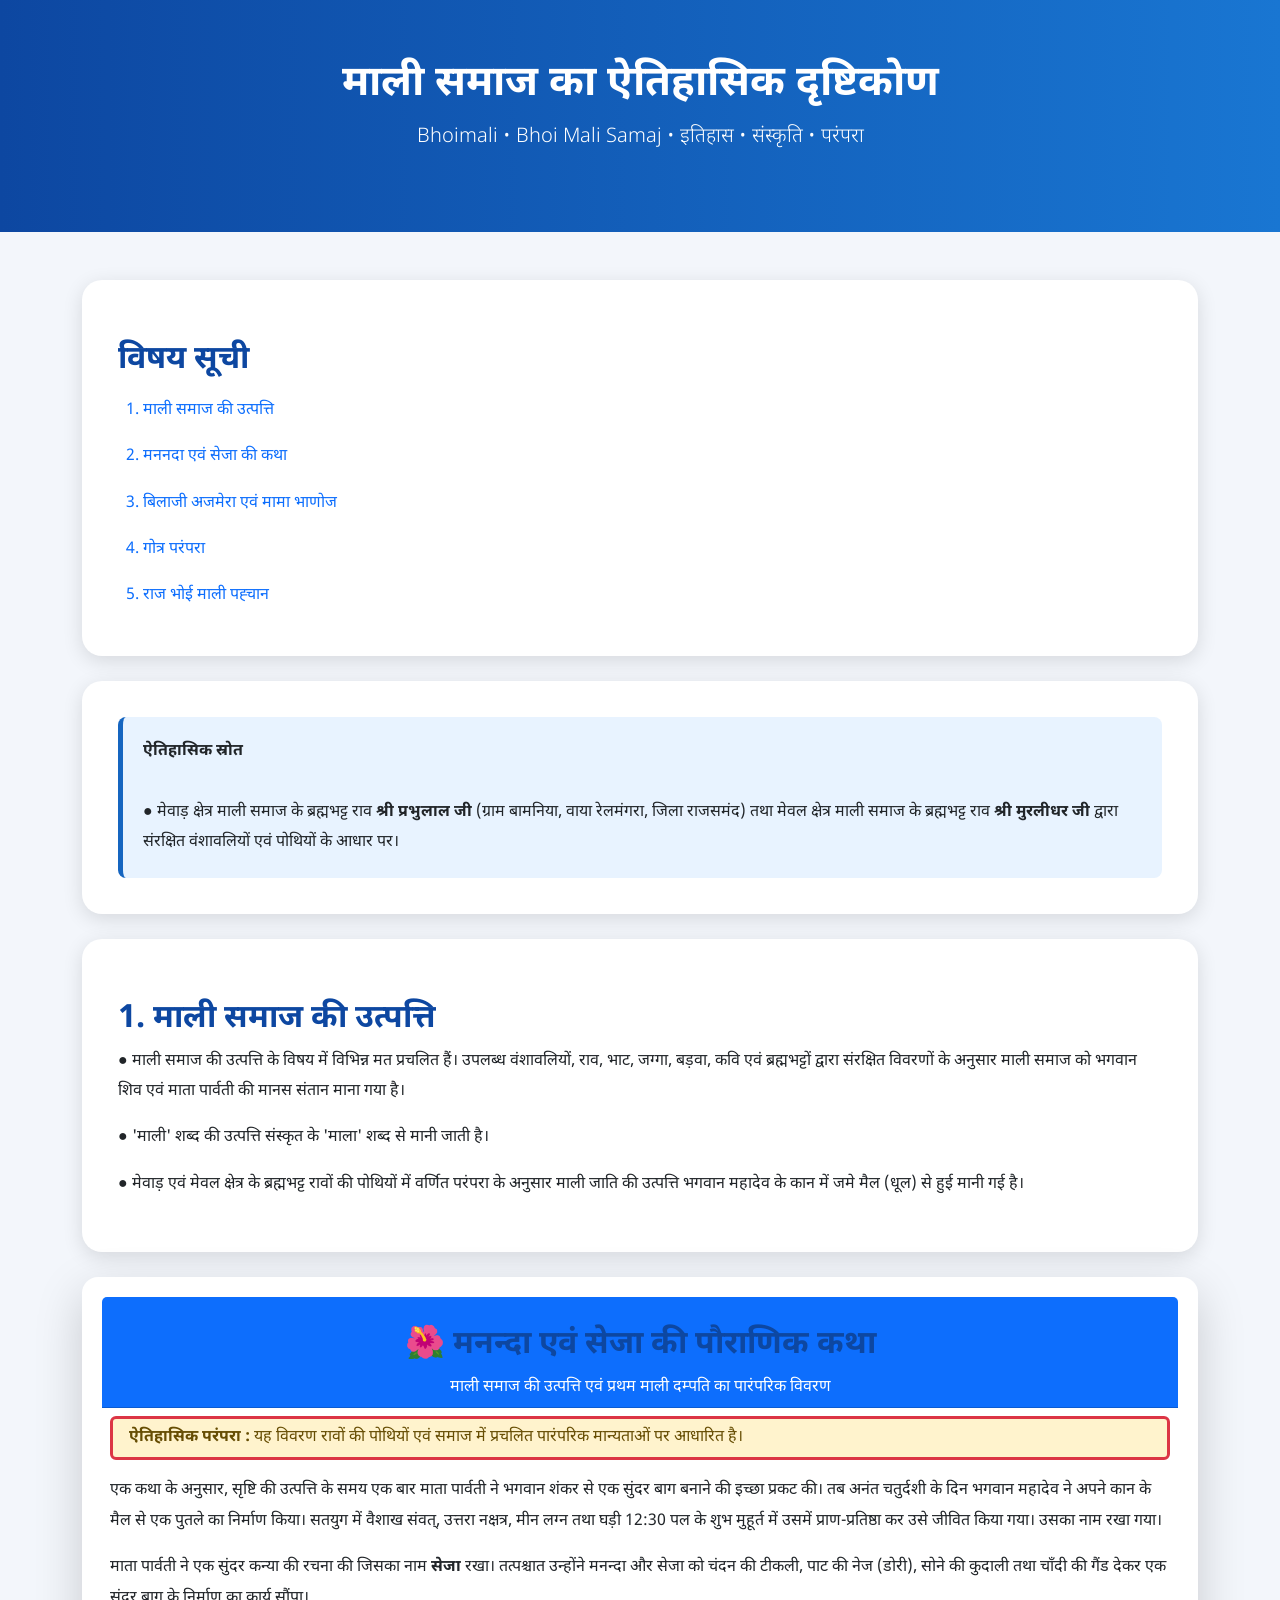
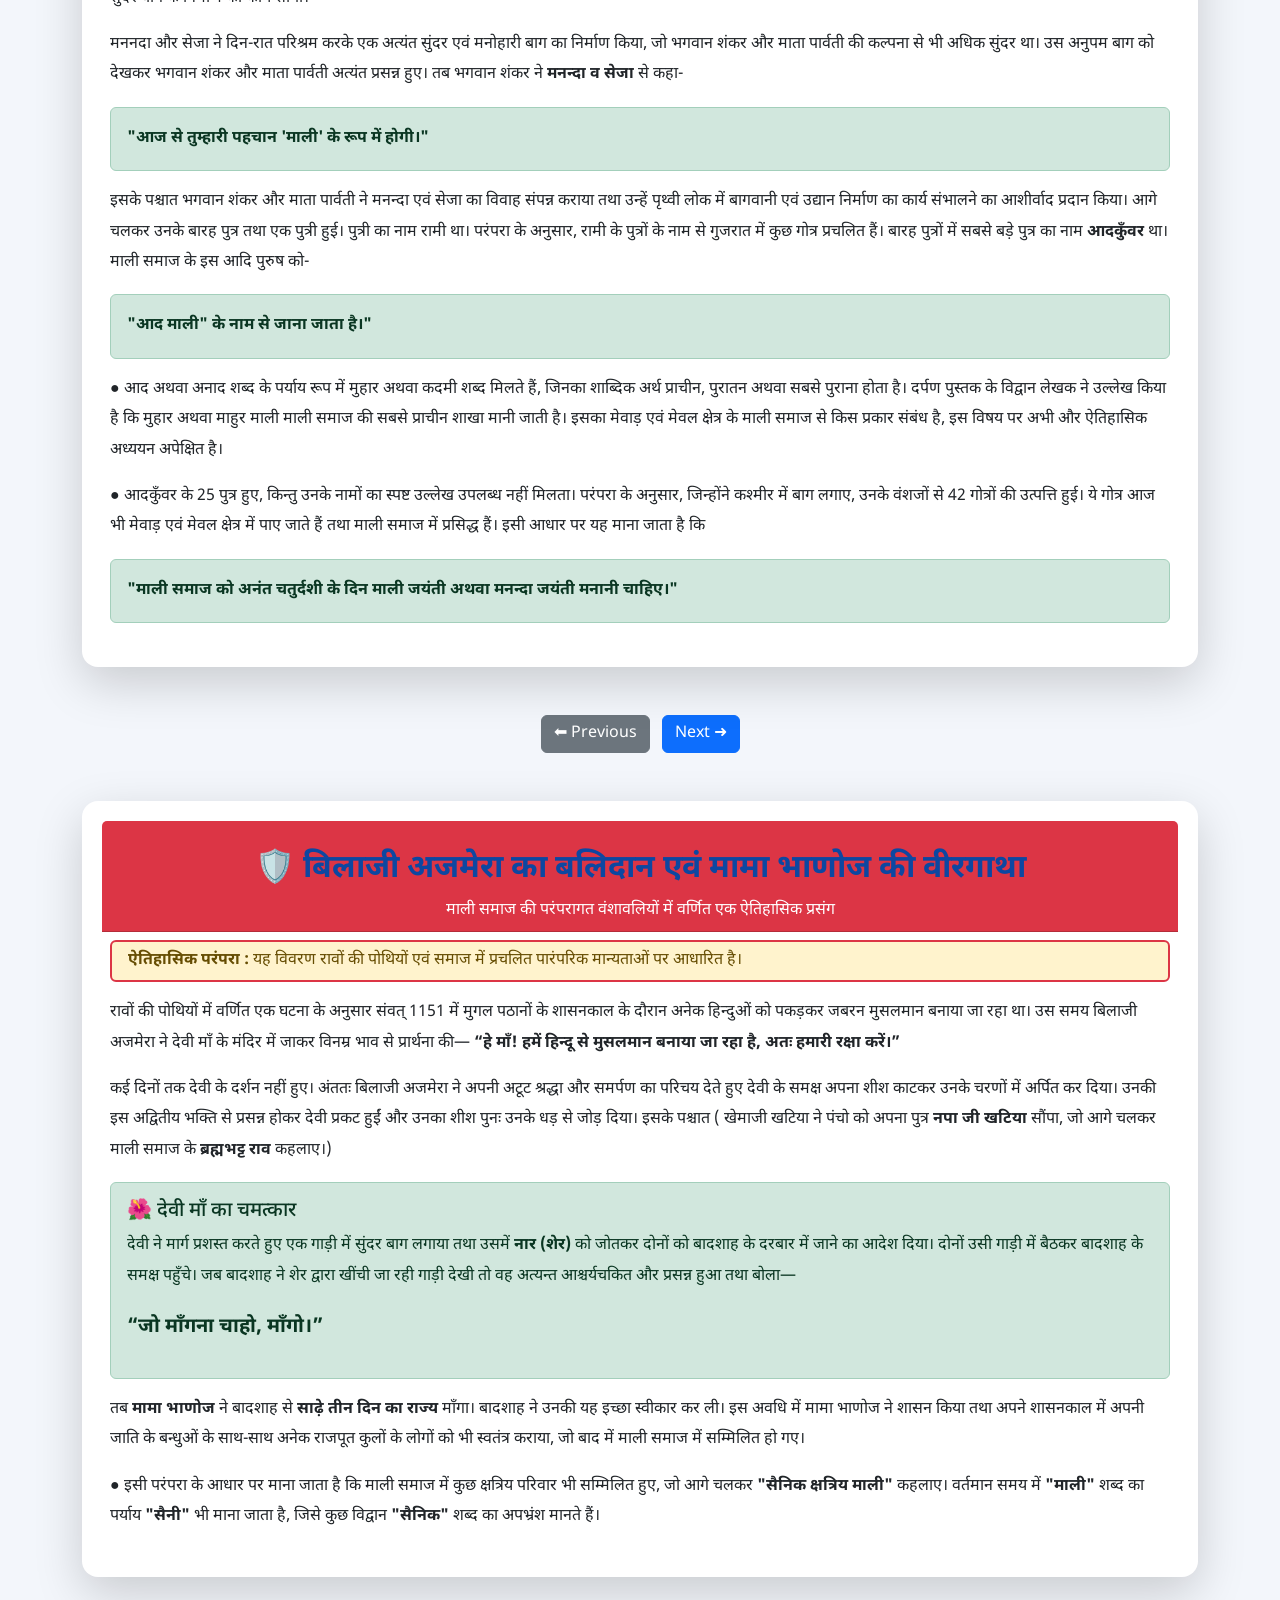
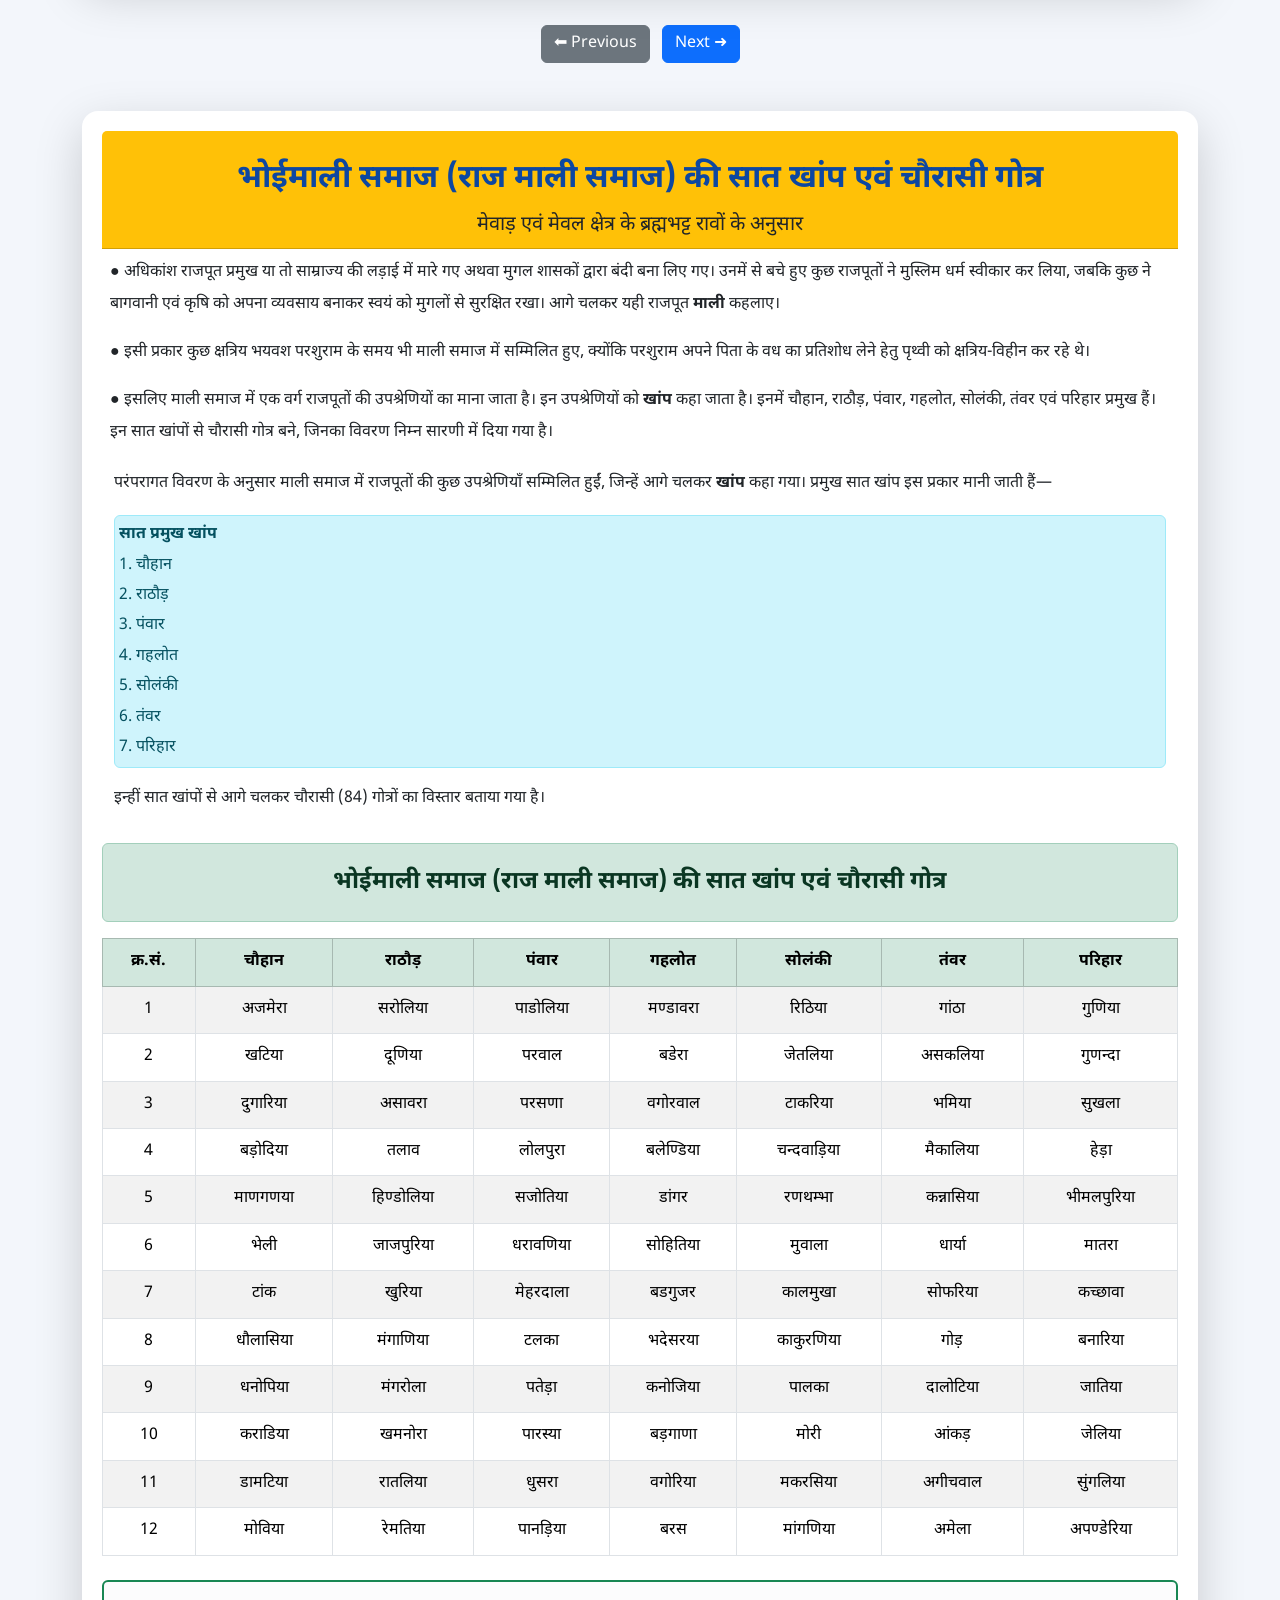
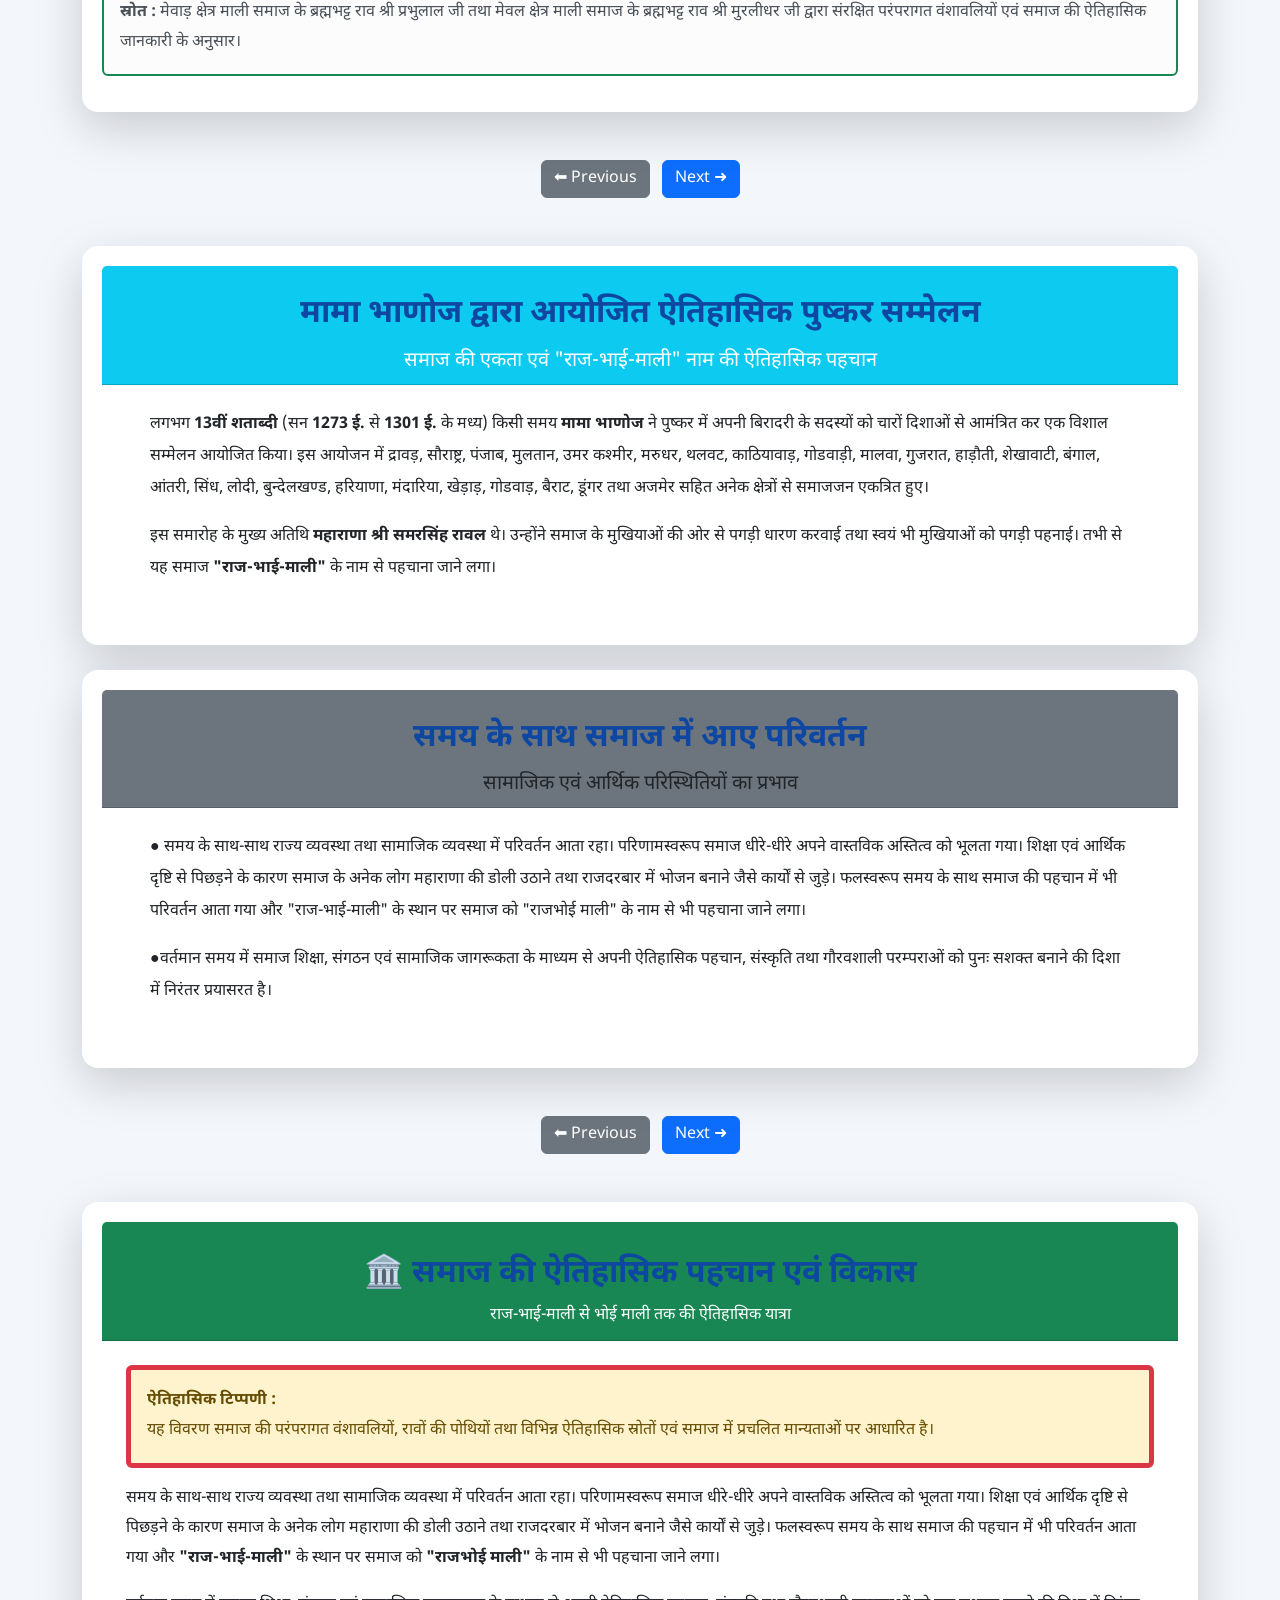
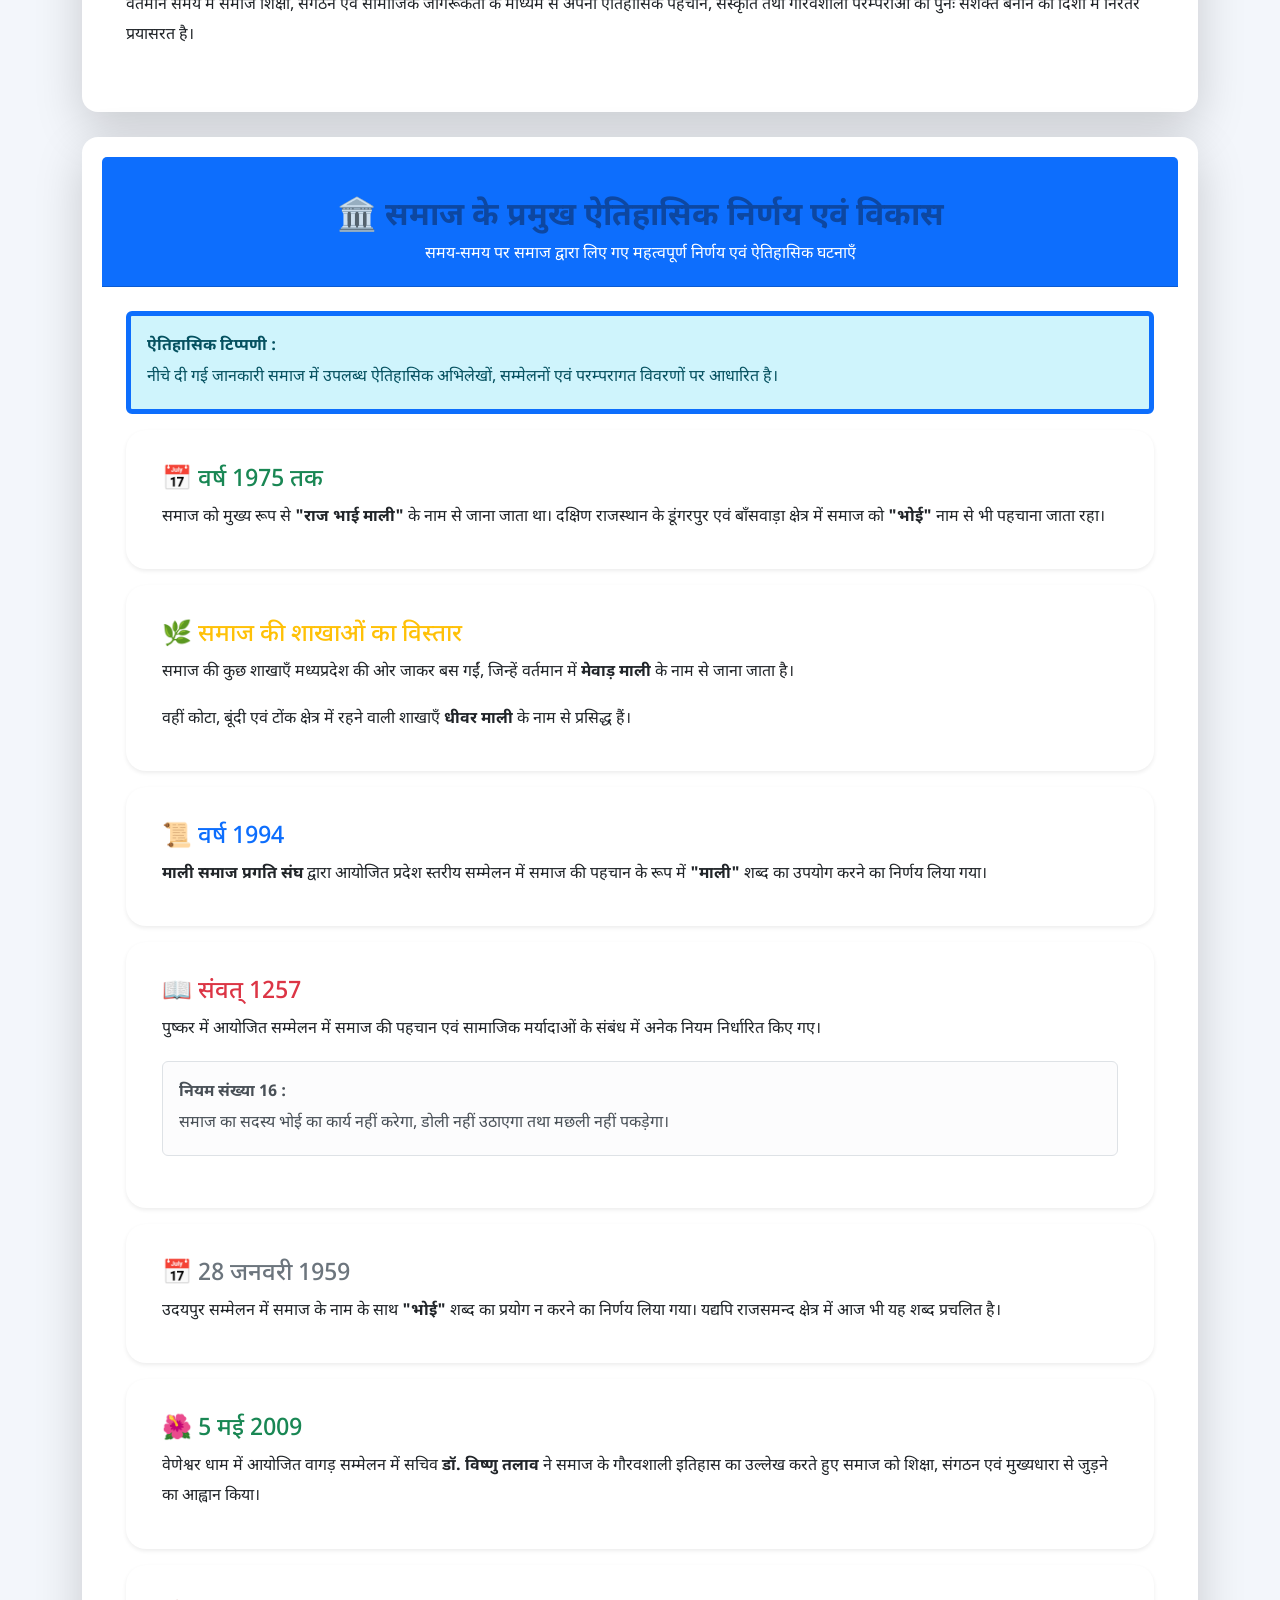
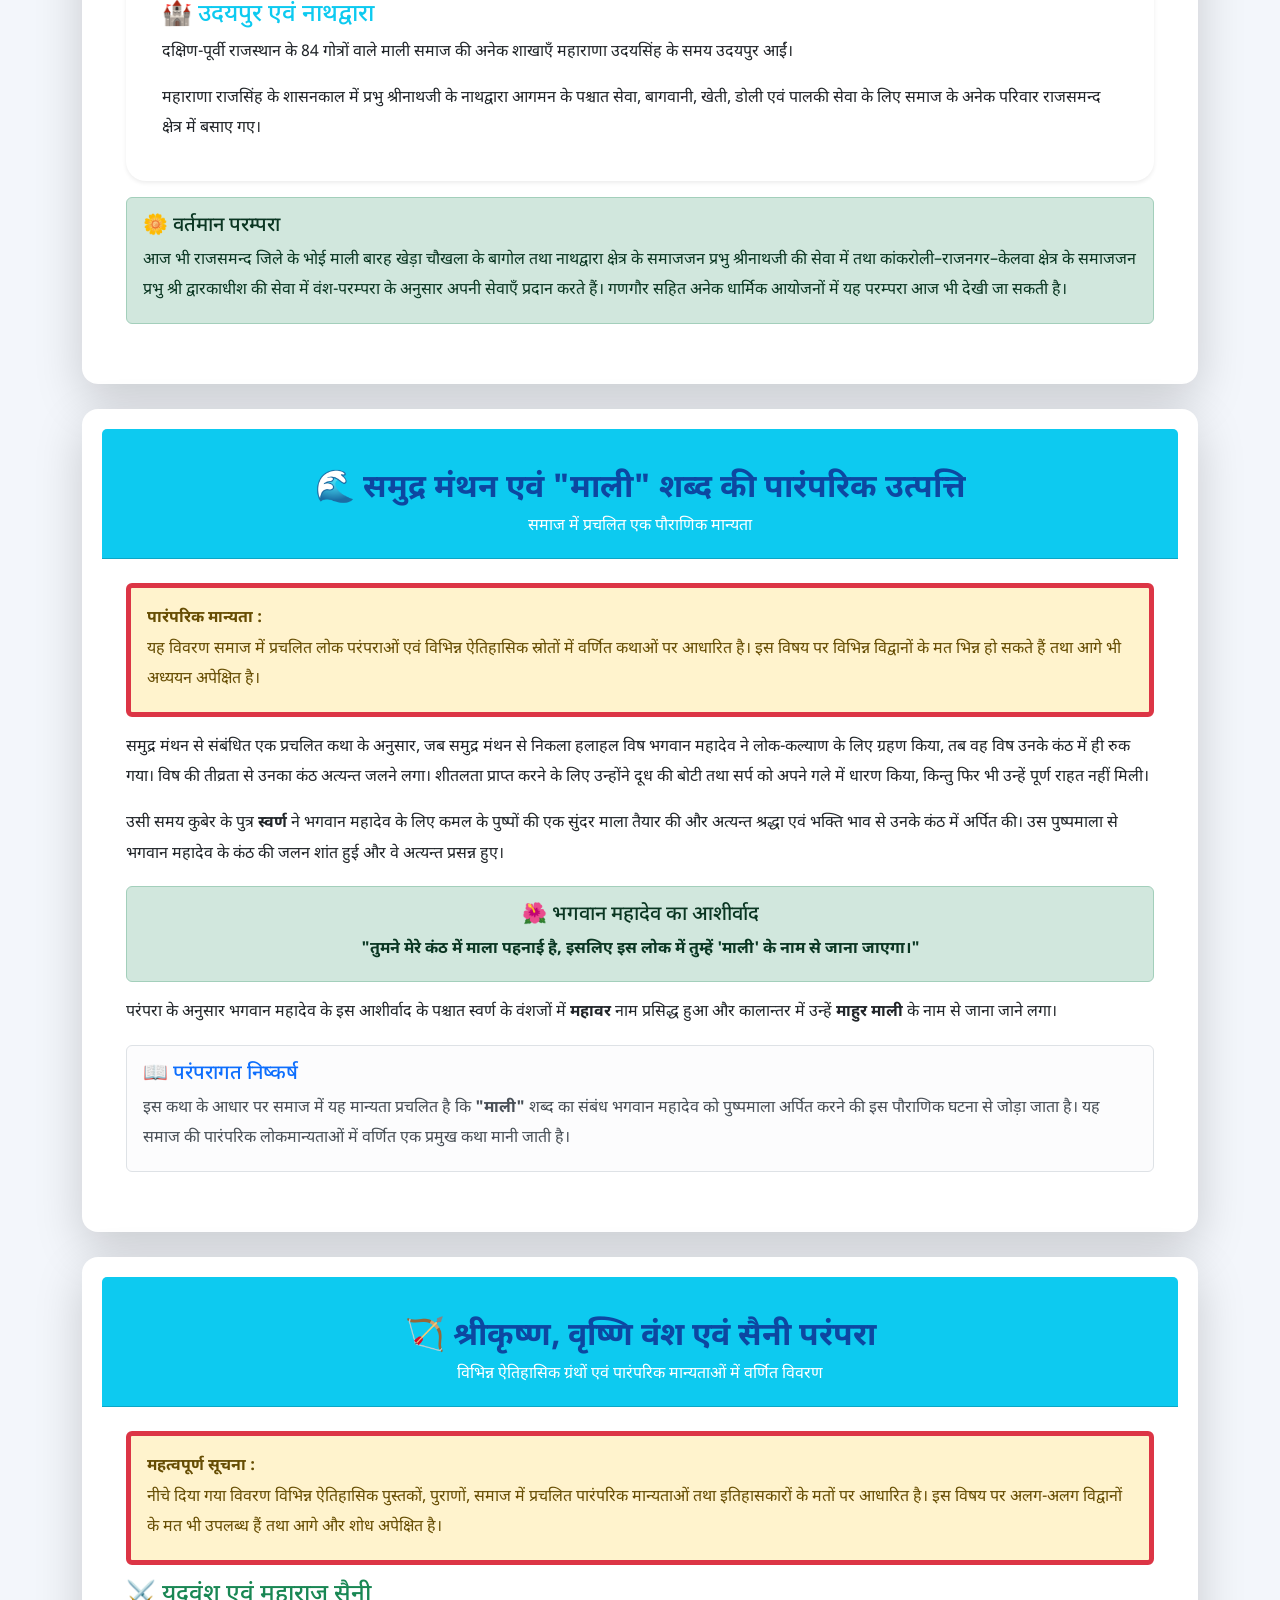
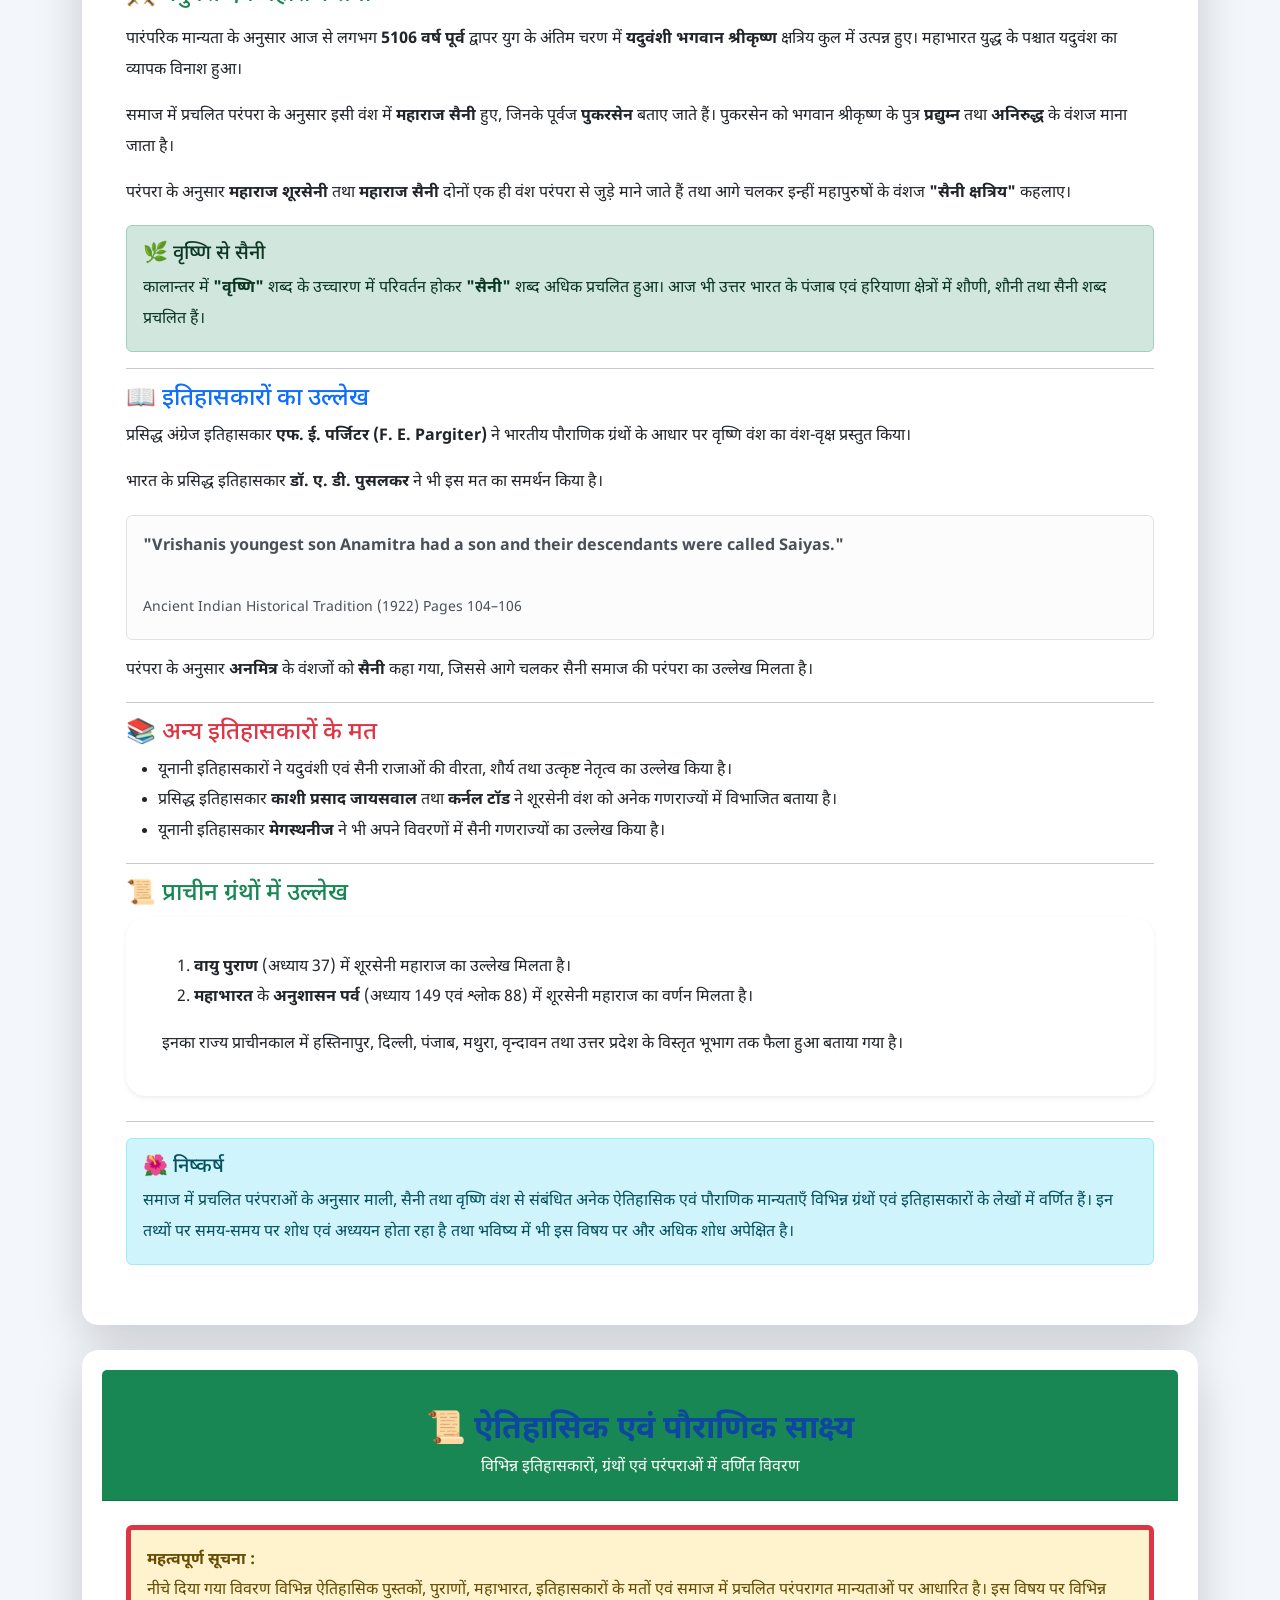
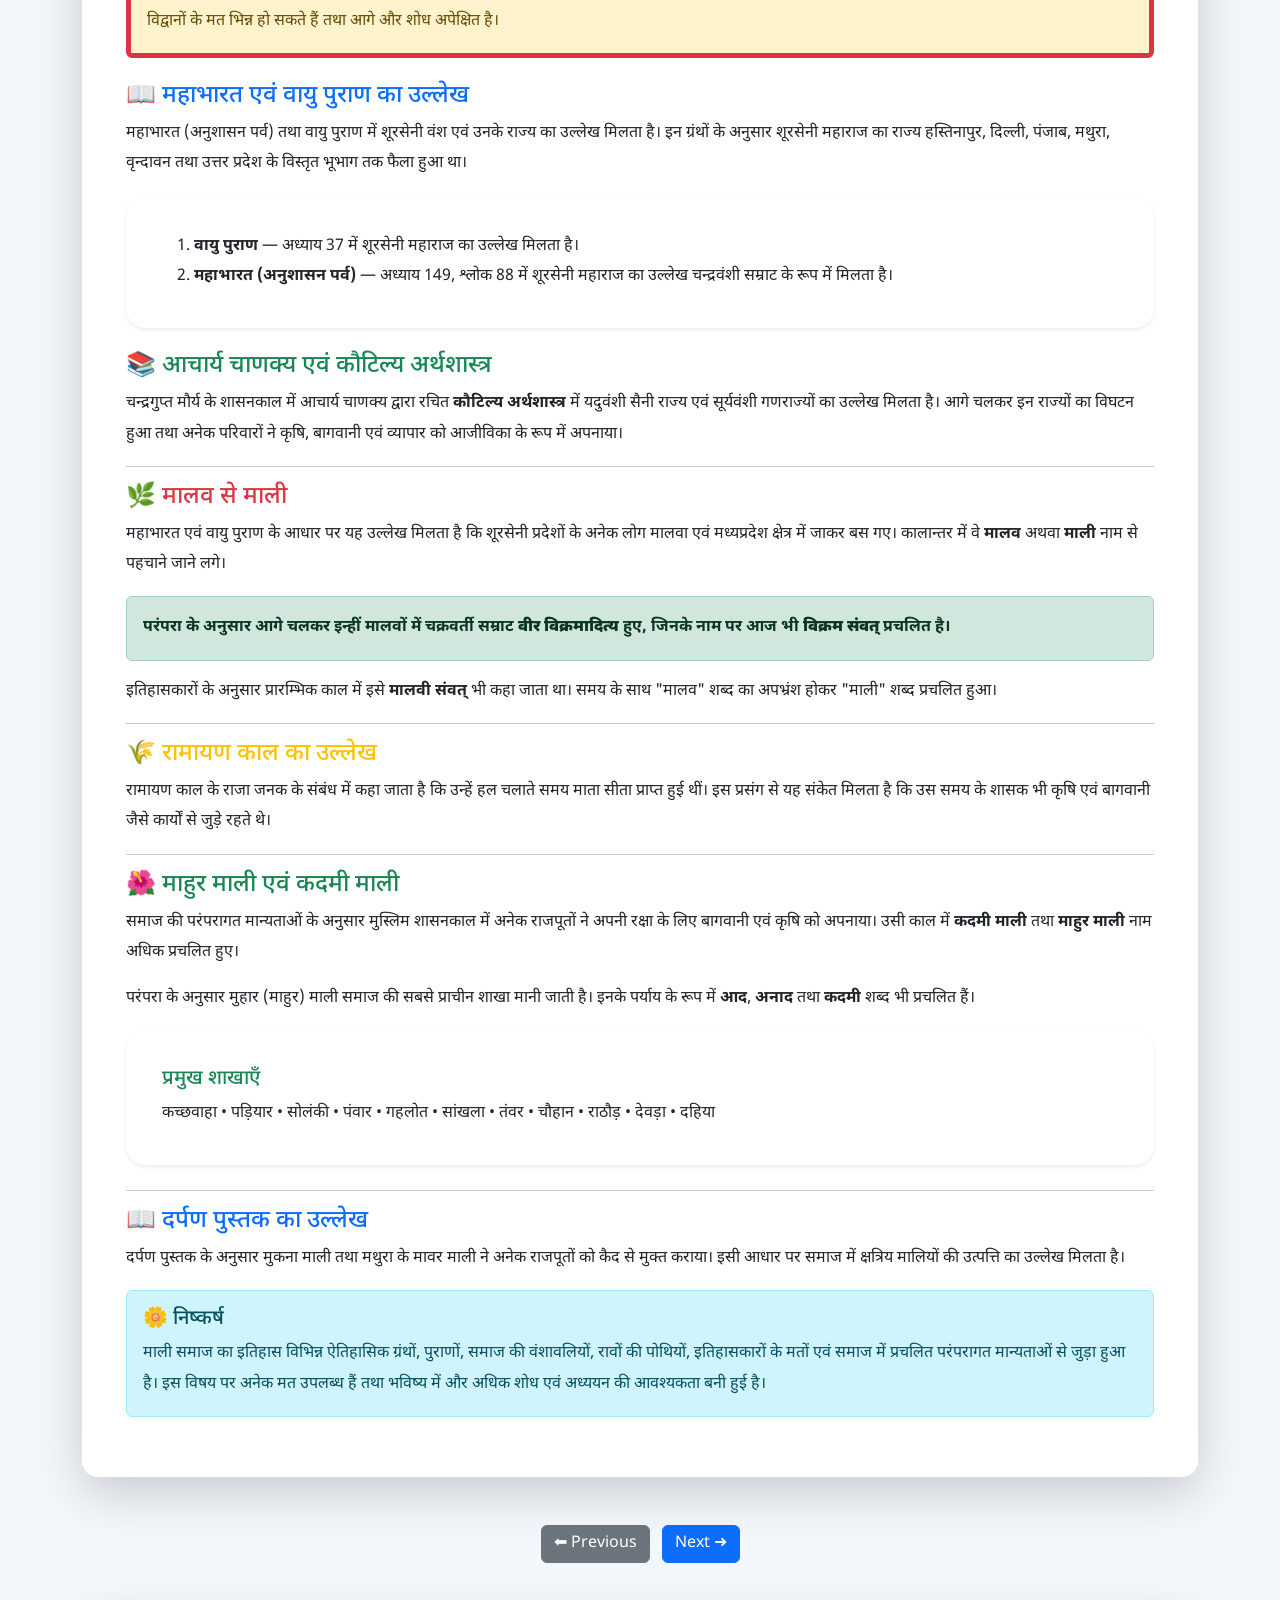
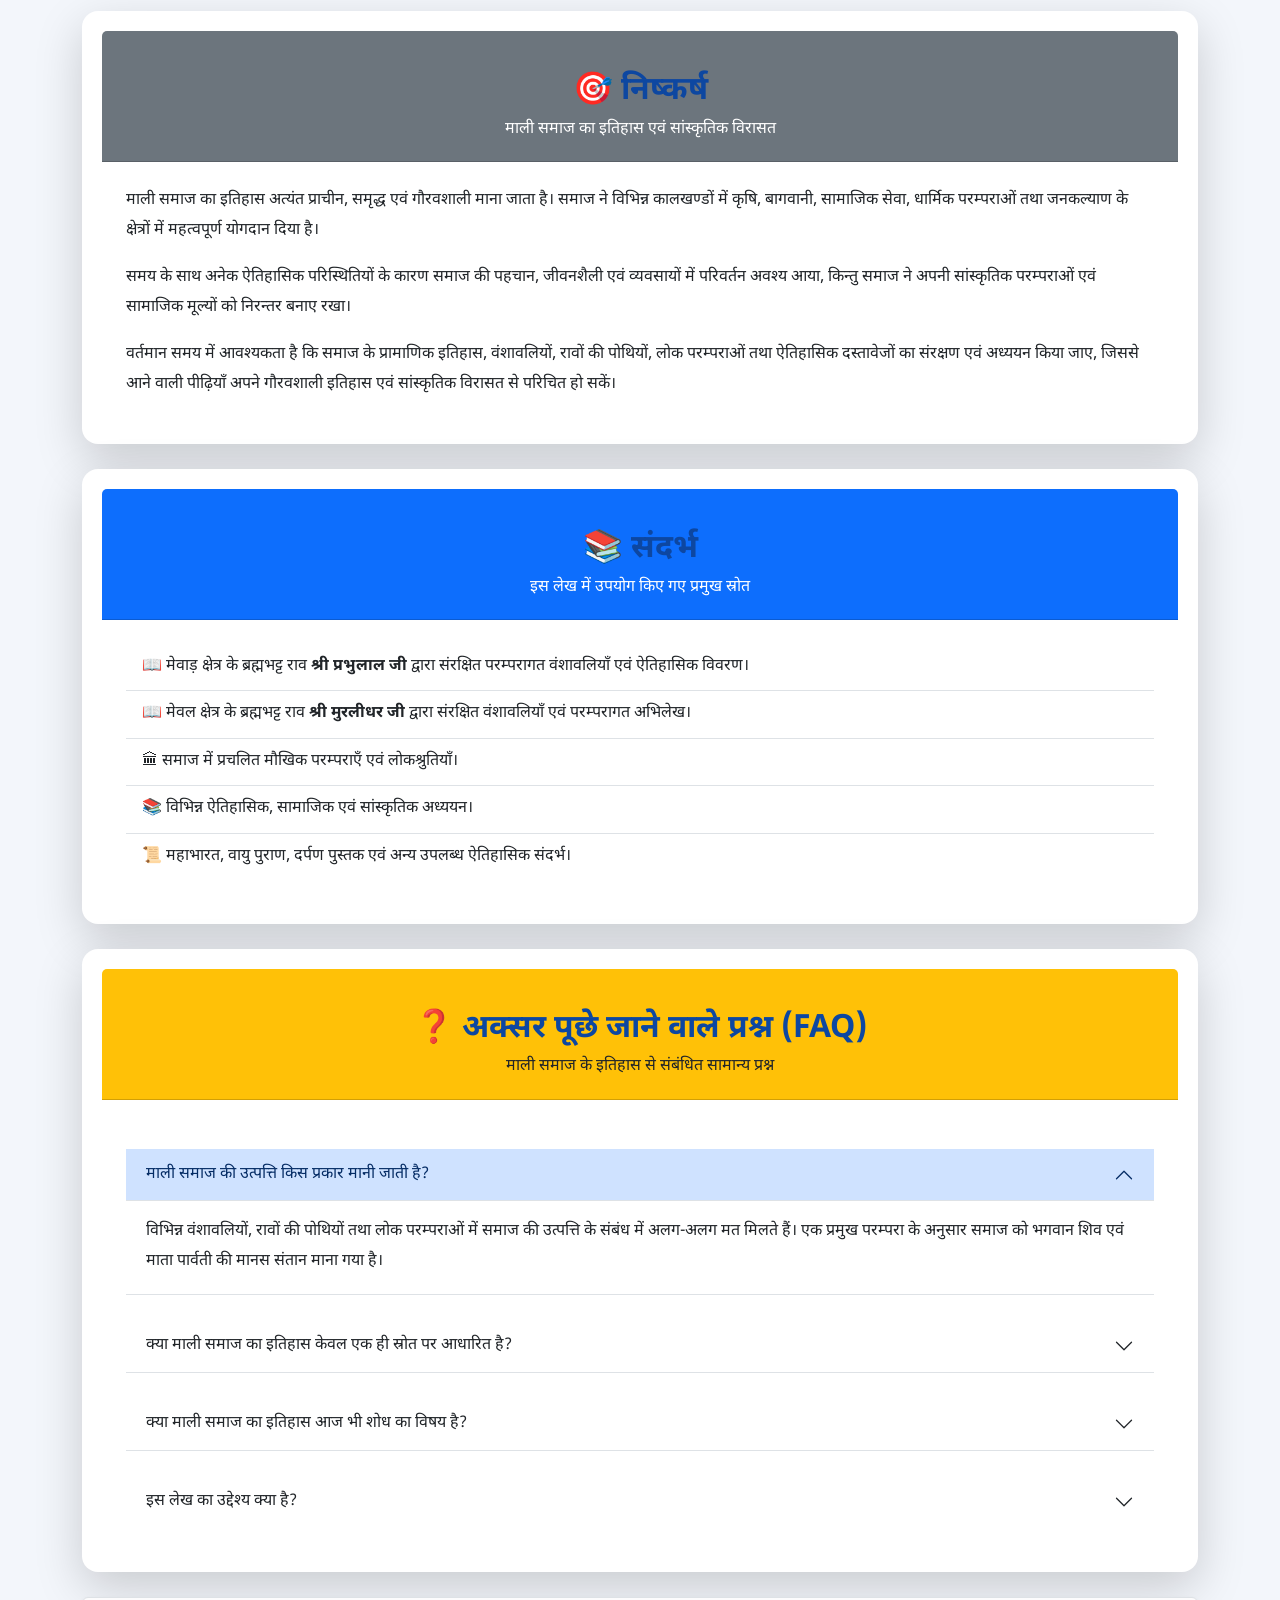
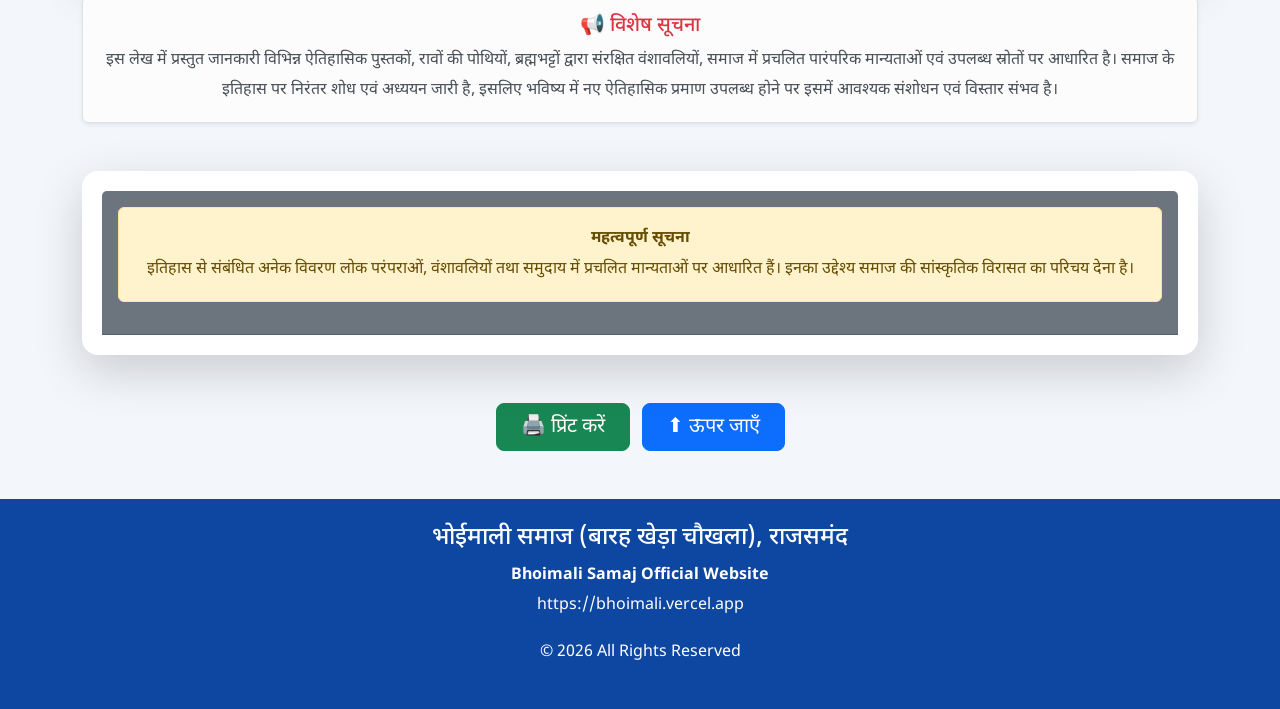
==== bhoimali-etihas.html @ 2b2d43ec "Update bhoimali-etihas.html" ====
<!DOCTYPE html>
<html lang="hi">

<head>

    <meta charset="UTF-8">
    <meta name="viewport" content="width=device-width, initial-scale=1">

    <title>माली समाज का ऐतिहासिक दृष्टिकोण | भोईमाली समाज | Bhoi Mali Samaj</title>


    <link rel="icon" type="image/png"
        href="https://res.cloudinary.com/uvnoet8d/image/upload/v1784659475/LogoChatGPtBlue.png">

    <meta name="description"
        content="माली समाज का ऐतिहासिक दृष्टिकोण, माली समाज की उत्पत्ति, मननदा एवं सेजा की कथा, मेवाड़ एवं मेवल क्षेत्र की ऐतिहासिक जानकारी।">

    <meta name="keywords"
        content="Bhoimali,Bhoi Mali,Bhoi Mali Samaj,भोईमाली,भोई माली समाज,माली समाज का इतिहास,राजमाली,RajMali,Mali Samaj">

    <meta name="robots" content="index,follow">

    <link rel="canonical" href="https://bhoimali.vercel.app/bhoimali-etihas.html">

    <meta property="og:title" content="माली समाज का ऐतिहासिक दृष्टिकोण">

    <meta property="og:description" content="भोईमाली समाज का इतिहास एवं उत्पत्ति">

    <meta property="og:type" content="article">

    <meta property="og:url" content="https://bhoimali.vercel.app/bhoimali-etihas.html">

    <meta name="author" content="Bhoimali Samaj Rajsamand">
    <meta name="theme-color" content="#0d47a1">

    <meta property="og:image"
        content="https://res.cloudinary.com/uvnoet8d/image/upload/v1784659475/LogoChatGPtBlue.png">



    <link href="https://cdn.jsdelivr.net/npm/bootstrap@5.3.3/dist/css/bootstrap.min.css" rel="stylesheet">

    <link rel="preconnect" href="https://fonts.googleapis.com">
    <link rel="preconnect" href="https://fonts.gstatic.com" crossorigin>

    <link href="https://fonts.googleapis.com/css2?family=Noto+Sans+Devanagari:wght@400;500;600;700&display=swap"
        rel="stylesheet">



    <style>
        body {
            background: #f3f6fb;
            font-family: 'Noto Sans Devanagari', sans-serif;
            line-height: 1.9;
        }

        .hero {
            background: linear-gradient(90deg, #0d47a1, #1976d2);
            color: white;
            padding: 60px 20px;
            text-align: center;
        }

        .hero h1 {
            font-size: 42px;
            font-weight: bold;
        }

        .card {
            border: none;
            padding: 20px;
            border-radius: 20px;
            box-shadow: 0 5px 20px rgba(0, 0, 0, .12);
            margin-bottom: 25px;
        }

        h2 {
            color: #0d47a1;
            margin-top: 25px;
            font-weight: bold;
        }

        .toc a {
            display: block;
            padding: 8px;
            text-decoration: none;
        }

        .info {
            background: #e8f3ff;
            padding: 20px;
            border-left: 5px solid #1565c0;
            border-radius: 8px;
        }

        footer {
            background: #0d47a1;
            color: #fff;
            padding: 25px;
            margin-top: 50px;
            text-align: center;
        }
    </style>




    <script type="application/ld+json">
{
 "@context":"https://schema.org",
 "@type":"Article",
 "headline":"माली समाज का ऐतिहासिक दृष्टिकोण",
 "author":{
   "@type":"Organization",
   "name":"भोईमाली समाज"
 },
 "publisher":{
   "@type":"Organization",
   "name":"भोईमाली समाज"
 },
 "url":"https://bhoimali.vercel.app/bhoimali-etihas.html",
 "inLanguage":"hi-IN"
}
</script>


</head>



<body id="top">
    <section class="hero">
        <h1>माली समाज का ऐतिहासिक दृष्टिकोण</h1>
        <p class="lead">
            Bhoimali • Bhoi Mali Samaj • इतिहास • संस्कृति • परंपरा
        </p>
    </section>
    <div class="container mt-5">
        <div class="card">
            <div class="card-body">

                <h2>विषय सूची</h2>

                <div class="toc">

                    <a href="#utpatti">1. माली समाज की उत्पत्ति</a>

                    <a href="#mannanda">2. मननदा एवं सेजा की कथा</a>

                    <a href="#bilaji">3. बिलाजी अजमेरा एवं मामा भाणोज</a>

                    <a href="#gotra">4. गोत्र परंपरा</a>

                    <a href="#rajmali">5. राज भोई माली पह्चान </a>

                </div>

            </div>

        </div>

        <div class="card">

            <div class="card-body">

                <div class="info">

                    <b>ऐतिहासिक स्रोत</b>

                    <br><br>

                    ● मेवाड़ क्षेत्र माली समाज के ब्रह्मभट्ट राव
                    <b>श्री प्रभुलाल जी</b>
                    (ग्राम बामनिया, वाया रेलमंगरा, जिला राजसमंद)

                    तथा

                    मेवल क्षेत्र माली समाज के ब्रह्मभट्ट राव
                    <b>श्री मुरलीधर जी</b>

                    द्वारा संरक्षित वंशावलियों एवं पोथियों के आधार पर।

                </div>

            </div>

        </div>

        <div class="card" id="utpatti">

            <div class="card-body">

                <h2>1. माली समाज की उत्पत्ति</h2>

                <p>

                    ● माली समाज की उत्पत्ति के विषय में विभिन्न मत प्रचलित हैं। उपलब्ध वंशावलियों, राव, भाट, जग्गा,
                    बड़वा,
                    कवि एवं ब्रह्मभट्टों द्वारा संरक्षित विवरणों के अनुसार माली समाज को भगवान शिव एवं माता पार्वती की
                    मानस संतान
                    माना गया
                    है।

                </p>

                <p>

                    ● 'माली' शब्द की उत्पत्ति संस्कृत के 'माला' शब्द से मानी जाती है।

                </p>

                <p>

                    ● मेवाड़ एवं मेवल क्षेत्र के ब्रह्मभट्ट रावों की पोथियों में वर्णित परंपरा के अनुसार माली जाति की
                    उत्पत्ति भगवान महादेव के कान में जमे मैल (धूल) से हुई मानी गई है।

                </p>

            </div>

        </div>


        <!-- <div class="card" id="mannanda"> -->

        <div class="card shadow-lg border-0 rounded-4 mt-2" id="mannanda">

            <div class="card-header bg-primary text-white text-center py-1">

                <h2 class="mb-2">
                    🌺 मनन्दा एवं सेजा की पौराणिक कथा
                </h2>

                <p class="mb-0">
                    माली समाज की उत्पत्ति एवं प्रथम माली दम्पति का पारंपरिक विवरण
                </p>

            </div>

            <div class="card-body p-2">

                <div class="alert alert-warning border-start border-3 border-danger py-1">

                    <strong>ऐतिहासिक परंपरा :</strong>
                    यह विवरण रावों की पोथियों एवं समाज में प्रचलित पारंपरिक मान्यताओं पर आधारित है।

                </div>

                <p>

                    एक कथा के अनुसार, सृष्टि की उत्पत्ति के समय एक बार माता पार्वती ने भगवान शंकर से एक सुंदर बाग
                    बनाने
                    की इच्छा
                    प्रकट की। तब अनंत चतुर्दशी के दिन भगवान महादेव ने अपने कान के मैल से एक पुतले का निर्माण किया।
                    सतयुग
                    में वैशाख
                    संवत्, उत्तरा नक्षत्र, मीन लग्न तथा घड़ी 12:30 पल के शुभ मुहूर्त में उसमें प्राण-प्रतिष्ठा कर
                    उसे
                    जीवित किया
                    गया। उसका नाम <b></b> रखा गया।
                </p>


                <p>

                    माता पार्वती ने एक सुंदर कन्या की रचना की जिसका नाम <b>सेजा</b> रखा।
                    तत्पश्चात उन्होंने मनन्दा और सेजा को चंदन की टीकली, पाट की नेज (डोरी), सोने की कुदाली तथा चाँदी
                    की गैंड देकर एक सुंदर बाग के निर्माण का कार्य सौंपा।

                </p>

                <p>
                    मननदा और सेजा ने दिन-रात परिश्रम करके एक अत्यंत सुंदर एवं मनोहारी बाग का निर्माण किया, जो भगवान
                    शंकर
                    और
                    माता पार्वती की कल्पना से भी अधिक सुंदर था। उस अनुपम बाग को देखकर भगवान शंकर और माता पार्वती
                    अत्यंत
                    प्रसन्न
                    हुए। तब भगवान शंकर ने <b>मनन्दा व सेजा </b> से कहा-

                </p>

                <div class="alert alert-success">
                    <b>
                        "आज से तुम्हारी पहचान 'माली' के रूप में होगी।"
                    </b>
                </div>



                <p>
                    इसके पश्चात भगवान शंकर और माता पार्वती ने मनन्दा एवं सेजा का विवाह संपन्न कराया तथा उन्हें
                    पृथ्वी
                    लोक
                    में बागवानी एवं उद्यान निर्माण
                    का कार्य संभालने का आशीर्वाद प्रदान किया। आगे चलकर उनके बारह पुत्र तथा एक पुत्री हुई। पुत्री का
                    नाम
                    रामी था। परंपरा के अनुसार, रामी के पुत्रों
                    के नाम से गुजरात में कुछ गोत्र प्रचलित हैं। बारह पुत्रों में सबसे बड़े पुत्र का नाम <b> आदकुँवर
                    </b>
                    था।
                    माली समाज के इस आदि पुरुष को-
                </p>

                <div class="alert alert-success">
                    <b>
                        "आद माली" के नाम से जाना जाता है।"
                    </b>
                </div>



                <p> ● आद अथवा अनाद शब्द के पर्याय रूप में मुहार अथवा कदमी शब्द मिलते हैं, जिनका शाब्दिक अर्थ
                    प्राचीन,
                    पुरातन अथवा सबसे पुराना होता है। दर्पण पुस्तक के विद्वान लेखक ने उल्लेख किया है कि मुहार अथवा
                    माहुर
                    माली माली
                    समाज की सबसे प्राचीन शाखा मानी जाती है। इसका मेवाड़ एवं मेवल क्षेत्र के माली समाज से किस प्रकार
                    संबंध है, इस विषय
                    पर अभी और ऐतिहासिक अध्ययन अपेक्षित है।
                </p>

                <p>
                    ● आदकुँवर के 25 पुत्र हुए, किन्तु उनके नामों का स्पष्ट उल्लेख उपलब्ध नहीं मिलता। परंपरा के
                    अनुसार,
                    जिन्होंने कश्मीर में बाग लगाए, उनके वंशजों से 42 गोत्रों की उत्पत्ति हुई। ये गोत्र आज भी मेवाड़
                    एवं
                    मेवल
                    क्षेत्र में पाए जाते हैं तथा माली समाज में प्रसिद्ध हैं। इसी आधार पर यह माना जाता है कि



                </p>

                <div class="alert alert-success">
                    <b>
                        "माली समाज को अनंत चतुर्दशी के दिन माली जयंती अथवा मनन्दा जयंती मनानी चाहिए।"
                    </b>
                </div>





            </div>

        </div>



        <div class="text-center mt-5 mb-5">

            <a href="#mannanda" class="btn btn-secondary">
                ⬅ Previous
            </a>

            <a href="#bilaji" class="btn btn-primary ms-2">
                Next ➜
            </a>

        </div>




        <!-- =============================== -->
        <!-- बिलाजी अजमेरा एवं मामा भाणोज -->
        <!-- =============================== -->

        <div class="card shadow-lg border-0 rounded-4 mt-2" id="bilaji">

            <div class="card-header bg-danger text-white text-center py-1">

                <h2 class="mb-2">
                    🛡️ बिलाजी अजमेरा का बलिदान एवं मामा भाणोज की वीरगाथा
                </h2>

                <p class="mb-0">
                    माली समाज की परंपरागत वंशावलियों में वर्णित एक ऐतिहासिक प्रसंग
                </p>

            </div>

            <div class="card-body p-2">

                <div class="alert alert-warning border-start border-2 border-danger py-1">

                    <strong>ऐतिहासिक परंपरा :</strong>
                    यह विवरण रावों की पोथियों एवं समाज में प्रचलित पारंपरिक मान्यताओं पर आधारित है।

                </div>

                <p class="text-justify">

                    रावों की पोथियों में वर्णित एक घटना के अनुसार संवत् 1151 में मुगल पठानों के शासनकाल के दौरान
                    अनेक
                    हिन्दुओं को पकड़कर जबरन मुसलमान बनाया जा रहा था। उस समय बिलाजी अजमेरा ने देवी माँ के मंदिर में
                    जाकर
                    विनम्र भाव से प्रार्थना की— <strong>“हे माँ! हमें हिन्दू से मुसलमान बनाया जा रहा है, अतः हमारी
                        रक्षा
                        करें।”</strong>

                </p>

                <p class="text-justify">

                    कई दिनों तक देवी के दर्शन नहीं हुए। अंततः बिलाजी अजमेरा ने अपनी अटूट श्रद्धा और समर्पण का परिचय
                    देते
                    हुए देवी के समक्ष अपना शीश काटकर उनके चरणों में अर्पित कर दिया। उनकी इस अद्वितीय भक्ति से
                    प्रसन्न
                    होकर देवी प्रकट हुईं और उनका शीश पुनः उनके धड़ से जोड़ दिया। इसके पश्चात ( खेमाजी खटिया ने पंचो
                    को
                    अपना पुत्र <strong>नपा जी खटिया</strong> सौंपा, जो आगे चलकर माली समाज के <strong>ब्रह्मभट्ट
                        राव</strong> कहलाए।)

                </p>

                <div class="alert alert-success">

                    <h5 class="mb-2">
                        🌺 देवी माँ का चमत्कार
                    </h5>

                    देवी ने मार्ग प्रशस्त करते हुए एक गाड़ी में सुंदर बाग लगाया तथा उसमें <strong>नार (शेर)</strong>
                    को
                    जोतकर दोनों को बादशाह के दरबार में जाने का आदेश दिया। दोनों उसी गाड़ी में बैठकर बादशाह के समक्ष
                    पहुँचे। जब बादशाह ने शेर द्वारा खींची जा रही गाड़ी देखी तो वह अत्यन्त आश्चर्यचकित और प्रसन्न हुआ
                    तथा
                    बोला—

                    <blockquote class="blockquote mt-3">

                        <p class="mb-0">

                            <strong>“जो माँगना चाहो, माँगो।”</strong>

                        </p>

                    </blockquote>

                </div>

                <p class="text-justify">

                    तब <strong>मामा भाणोज</strong> ने बादशाह से <strong>साढ़े तीन दिन का राज्य</strong> माँगा।
                    बादशाह ने
                    उनकी यह इच्छा स्वीकार कर ली। इस अवधि में मामा भाणोज ने शासन किया तथा अपने शासनकाल में अपनी जाति
                    के
                    बन्धुओं के साथ-साथ अनेक राजपूत कुलों के लोगों को भी स्वतंत्र कराया, जो बाद में माली समाज में
                    सम्मिलित हो गए।

                </p>

                <p class="text-justify">

                    ● इसी परंपरा के आधार पर माना जाता है कि माली समाज में कुछ क्षत्रिय परिवार भी सम्मिलित हुए, जो आगे
                    चलकर
                    <strong>"सैनिक क्षत्रिय माली"</strong> कहलाए। वर्तमान समय में <strong>"माली"</strong> शब्द का
                    पर्याय
                    <strong>"सैनी"</strong> भी माना जाता है, जिसे कुछ विद्वान <strong>"सैनिक"</strong> शब्द का
                    अपभ्रंश
                    मानते हैं।

                </p>

            </div>

        </div>


        <div class="text-center mt-5 mb-5">

            <a href="#bilaji" class="btn btn-secondary">
                ⬅ Previous
            </a>

            <a href="#gotra" class="btn btn-primary ms-2">
                Next ➜
            </a>

        </div>


        <!-- ========================= -->
        <!-- राज माली समाज की सात खांप -->
        <!-- ========================= -->



        <div class="card shadow-lg border-0 rounded-4 mt-2" id="">

            <div class="card-header bg-warning text-dark text-center py-1">
                <h2 class="fw-bold mb-2">
                    भोईमाली समाज (राज माली समाज) की सात खांप एवं चौरासी गोत्र
                </h2>

                <p class="mb-0 fs-5">
                    मेवाड़ एवं मेवल क्षेत्र के ब्रह्मभट्ट रावों के अनुसार
                </p>
            </div>

            <div class="card-body p-2">

                <p class="text-justify lh-lg fs-6">
                    ● अधिकांश राजपूत प्रमुख या तो साम्राज्य की लड़ाई में मारे गए अथवा
                    मुगल शासकों द्वारा बंदी बना लिए गए। उनमें से बचे हुए कुछ
                    राजपूतों ने मुस्लिम धर्म स्वीकार कर लिया, जबकि कुछ ने
                    बागवानी एवं कृषि को अपना व्यवसाय बनाकर स्वयं को मुगलों से
                    सुरक्षित रखा। आगे चलकर यही राजपूत <strong>माली</strong>
                    कहलाए।
                </p>

                <p class="text-justify lh-lg fs-6">
                    ● इसी प्रकार कुछ क्षत्रिय भयवश परशुराम के समय भी माली समाज में
                    सम्मिलित हुए, क्योंकि परशुराम अपने पिता के वध का प्रतिशोध लेने
                    हेतु पृथ्वी को क्षत्रिय-विहीन कर रहे थे।
                </p>

                <p class="text-justify lh-lg fs-6">
                    ● इसलिए माली समाज में एक वर्ग राजपूतों की उपश्रेणियों का माना
                    जाता है। इन उपश्रेणियों को <strong>खांप</strong> कहा जाता है।
                    इनमें चौहान, राठौड़, पंवार, गहलोत, सोलंकी, तंवर एवं परिहार
                    प्रमुख हैं। इन सात खांपों से चौरासी गोत्र बने, जिनका विवरण
                    निम्न सारणी में दिया गया है।
                </p>


                <div class="card-body p-1">

                    <!-- <h2>4. राज माली समाज एवं 84 गोत्र</h2> -->

                    <p>
                        परंपरागत विवरण के अनुसार माली समाज में राजपूतों की कुछ उपश्रेणियाँ सम्मिलित हुईं,
                        जिन्हें आगे चलकर <strong>खांप</strong> कहा गया। प्रमुख सात खांप इस प्रकार मानी जाती हैं—
                    </p>

                    <div class="alert alert-info p-1">

                        <b>सात प्रमुख खांप</b>

                        <br>

                        1. चौहान<br>
                        2. राठौड़<br>
                        3. पंवार<br>
                        4. गहलोत<br>
                        5. सोलंकी<br>
                        6. तंवर<br>
                        7. परिहार

                    </div>

                    <p>

                        इन्हीं सात खांपों से आगे चलकर चौरासी (84) गोत्रों का विस्तार बताया गया है।

                    </p>

                </div>
            </div>

            <div class="alert alert-success text-center fw-bold fs-4 my-7" id="gotra">
                भोईमाली समाज (राज माली समाज) की सात खांप एवं चौरासी गोत्र
            </div>





            <div class="table-responsive">

                <table class="table table-bordered table-striped table-hover text-center align-middle">

                    <thead class="table-success">

                        <tr>

                            <th>क्र.सं.</th>

                            <th>चौहान</th>

                            <th>राठौड़</th>

                            <th>पंवार</th>

                            <th>गहलोत</th>

                            <th>सोलंकी</th>

                            <th>तंवर</th>

                            <th>परिहार</th>

                        </tr>

                    </thead>

                    <tbody>

                        <tr>
                            <td>1</td>
                            <td>अजमेरा</td>
                            <td>सरोलिया</td>
                            <td>पाडोलिया</td>
                            <td>मण्डावरा</td>
                            <td>रिठिया</td>
                            <td>गांठा</td>
                            <td>गुणिया</td>
                        </tr>

                        <tr>
                            <td>2</td>
                            <td>खटिया</td>
                            <td>दूणिया</td>
                            <td>परवाल</td>
                            <td>बडेरा</td>
                            <td>जेतलिया</td>
                            <td>असकलिया</td>
                            <td>गुणन्दा</td>
                        </tr>

                        <tr>
                            <td>3</td>
                            <td>दुगारिया</td>
                            <td>असावरा</td>
                            <td>परसणा</td>
                            <td>वगोरवाल</td>
                            <td>टाकरिया</td>
                            <td>भमिया</td>
                            <td>सुखला</td>
                        </tr>

                        <tr>
                            <td>4</td>
                            <td>बड़ोदिया</td>
                            <td>तलाव</td>
                            <td>लोलपुरा</td>
                            <td>बलेण्डिया</td>
                            <td>चन्दवाड़िया</td>
                            <td>मैकालिया</td>
                            <td>हेड़ा</td>
                        </tr>

                        <tr>
                            <td>5</td>
                            <td>माणगणया</td>
                            <td>हिण्डोलिया</td>
                            <td>सजोतिया</td>
                            <td>डांगर</td>
                            <td>रणथम्भा</td>
                            <td>कन्नासिया</td>
                            <td>भीमलपुरिया</td>
                        </tr>

                        <tr>
                            <td>6</td>
                            <td>भेली</td>
                            <td>जाजपुरिया</td>
                            <td>धरावणिया</td>
                            <td>सोहितिया</td>
                            <td>मुवाला</td>
                            <td>धार्या</td>
                            <td>मातरा</td>
                        </tr>

                        <tr>
                            <td>7</td>
                            <td>टांक</td>
                            <td>खुरिया</td>
                            <td>मेहरदाला</td>
                            <td>बडगुजर</td>
                            <td>कालमुखा</td>
                            <td>सोफरिया</td>
                            <td>कच्छावा</td>
                        </tr>

                        <tr>
                            <td>8</td>
                            <td>धौलासिया</td>
                            <td>मंगाणिया</td>
                            <td>टलका</td>
                            <td>भदेसरया</td>
                            <td>काकुरणिया</td>
                            <td>गोड़</td>
                            <td>बनारिया</td>
                        </tr>

                        <tr>
                            <td>9</td>
                            <td>धनोपिया</td>
                            <td>मंगरोला</td>
                            <td>पतेड़ा</td>
                            <td>कनोजिया</td>
                            <td>पालका</td>
                            <td>दालोटिया</td>
                            <td>जातिया</td>
                        </tr>

                        <tr>
                            <td>10</td>
                            <td>कराडिया</td>
                            <td>खमनोरा</td>
                            <td>पारस्या</td>
                            <td>बड़गाणा</td>
                            <td>मोरी</td>
                            <td>आंकड़</td>
                            <td>जेलिया</td>
                        </tr>

                        <tr>
                            <td>11</td>
                            <td>डामटिया</td>
                            <td>रातलिया</td>
                            <td>धुसरा</td>
                            <td>वगोरिया</td>
                            <td>मकरसिया</td>
                            <td>अगीचवाल</td>
                            <td>सुंगलिया</td>
                        </tr>

                        <tr>
                            <td>12</td>
                            <td>मोविया</td>
                            <td>रेमतिया</td>
                            <td>पानड़िया</td>
                            <td>बरस</td>
                            <td>मांगणिया</td>
                            <td>अमेला</td>
                            <td>अपण्डेरिया</td>
                        </tr>

                    </tbody>

                </table>

            </div>

            <div class="alert alert-light border-start border-2 border-success mt-2">

                <strong>स्रोत :</strong>

                मेवाड़ क्षेत्र माली समाज के ब्रह्मभट्ट राव श्री प्रभुलाल जी तथा
                मेवल क्षेत्र माली समाज के ब्रह्मभट्ट राव श्री मुरलीधर जी द्वारा
                संरक्षित परंपरागत वंशावलियों एवं समाज की ऐतिहासिक जानकारी के अनुसार।

            </div>

        </div>




        <div class="text-center mt-5 mb-5">

            <a href="#gotra" class="btn btn-secondary">
                ⬅ Previous
            </a>

            <a href="#rajmali" class="btn btn-primary ms-2">
                Next ➜
            </a>

        </div>





        <!-- ========================= -->
        <!-- मामा भाणोज का पुष्कर सम्मेलन -->
        <!-- ========================= -->




        <div class="card shadow-lg border-0 rounded-4 mt-2" id="rajmali">

            <div class="card-header bg-info text-white text-center py-1">
                <h2 class="fw-bold mb-2">
                    मामा भाणोज द्वारा आयोजित ऐतिहासिक पुष्कर सम्मेलन
                </h2>

                <p class="mb-0 fs-5">
                    समाज की एकता एवं "राज-भाई-माली" नाम की ऐतिहासिक पहचान
                </p>
            </div>

            <div class="card-body px-lg-5 px-md-4 px-4 py-4">

                <p class="text-justify lh-lg fs-6">
                    लगभग <strong>13वीं शताब्दी</strong> (सन <strong>1273 ई.</strong> से
                    <strong>1301 ई.</strong> के मध्य) किसी समय
                    <strong>मामा भाणोज</strong> ने पुष्कर में अपनी बिरादरी के सदस्यों को
                    चारों दिशाओं से आमंत्रित कर एक विशाल सम्मेलन आयोजित किया।
                    इस आयोजन में द्रावड़, सौराष्ट्र, पंजाब, मुलतान, उमर कश्मीर,
                    मरुधर, थलवट, काठियावाड़, गोडवाड़ी, मालवा, गुजरात, हाड़ौती,
                    शेखावाटी, बंगाल, आंतरी, सिंध, लोदी, बुन्देलखण्ड, हरियाणा,
                    मंदारिया, खेड़ाड़, गोडवाड़, बैराट, डूंगर तथा अजमेर सहित अनेक
                    क्षेत्रों से समाजजन एकत्रित हुए।
                </p>

                <p class="text-justify lh-lg fs-6">
                    इस समारोह के मुख्य अतिथि
                    <strong>महाराणा श्री समरसिंह रावल</strong> थे।
                    उन्होंने समाज के मुखियाओं की ओर से पगड़ी धारण करवाई तथा स्वयं भी
                    मुखियाओं को पगड़ी पहनाई। तभी से यह समाज
                    <strong>"राज-भाई-माली"</strong> के नाम से पहचाना जाने लगा।
                </p>

            </div>

        </div>



        <!-- ========================= -->
        <!-- सामाजिक परिवर्तन -->
        <!-- ========================= -->


        <div class="card shadow-lg border-0 rounded-4 mt-2" id="">

            <div class="card-header bg-secondary text-dark text-center py-1">

                <h2 class="fw-bold mb-2">
                    समय के साथ समाज में आए परिवर्तन
                </h2>

                <p class="mb-0 fs-5">
                    सामाजिक एवं आर्थिक परिस्थितियों का प्रभाव
                </p>
            </div>

            <div class="card-body px-lg-5 px-md-4 px-4 py-4">


                <p class="text-justify lh-lg fs-6">
                    ● समय के साथ-साथ राज्य व्यवस्था तथा सामाजिक व्यवस्था में परिवर्तन आता रहा।
                    परिणामस्वरूप समाज धीरे-धीरे अपने वास्तविक अस्तित्व को भूलता गया। शिक्षा एवं
                    आर्थिक दृष्टि से पिछड़ने के कारण समाज के अनेक लोग महाराणा की डोली उठाने तथा
                    राजदरबार में भोजन बनाने जैसे कार्यों से जुड़े। फलस्वरूप समय के साथ समाज की
                    पहचान में भी परिवर्तन आता गया और "राज-भाई-माली" के स्थान पर समाज को
                    "राजभोई माली" के नाम से भी पहचाना जाने लगा।
                </p>
                </p>

                <p class="text-justify lh-lg fs-6">
                    ●वर्तमान समय में समाज शिक्षा, संगठन एवं सामाजिक जागरूकता के माध्यम से अपनी
                    ऐतिहासिक पहचान, संस्कृति तथा गौरवशाली परम्पराओं को पुनः सशक्त बनाने की दिशा
                    में निरंतर प्रयासरत है।
                </p>
            </div>

        </div>











        <div class="text-center mt-5 mb-5">

            <a href="#mannanda" class="btn btn-secondary">
                ⬅ Previous
            </a>

            <a href="#history31" class="btn btn-primary ms-2">
                Next ➜
            </a>

        </div>



        <!-- ========================= -->
        <!-- PART 3 START -->
        <!-- ========================= -->
        <div class="card shadow-lg border-0 rounded-4 mt-4">

            <div class="card-header bg-success text-white text-center">
                <h2>🏛️ समाज की ऐतिहासिक पहचान एवं विकास</h2>
                <p class="mb-0">
                    राज-भाई-माली से भोई माली तक की ऐतिहासिक यात्रा
                </p>
            </div>

            <div class="card-body px-4 py-4">

                <div class="alert alert-warning border-start border-5 border-danger">
                    <b>ऐतिहासिक टिप्पणी :</b><br>
                    यह विवरण समाज की परंपरागत वंशावलियों, रावों की पोथियों तथा विभिन्न ऐतिहासिक स्रोतों एवं समाज में
                    प्रचलित मान्यताओं पर आधारित है।
                </div>

                <p>
                    समय के साथ-साथ राज्य व्यवस्था तथा सामाजिक व्यवस्था में परिवर्तन आता रहा। परिणामस्वरूप समाज धीरे-धीरे
                    अपने वास्तविक अस्तित्व को भूलता गया। शिक्षा एवं आर्थिक दृष्टि से पिछड़ने के कारण समाज के अनेक लोग
                    महाराणा की डोली उठाने तथा राजदरबार में भोजन बनाने जैसे कार्यों से जुड़े। फलस्वरूप समय के साथ समाज की
                    पहचान में भी परिवर्तन आता गया और <b>"राज-भाई-माली"</b> के स्थान पर समाज को <b>"राजभोई माली"</b> के
                    नाम से भी पहचाना जाने लगा।
                </p>

                <p>
                    वर्तमान समय में समाज शिक्षा, संगठन एवं सामाजिक जागरूकता के माध्यम से अपनी ऐतिहासिक पहचान, संस्कृति
                    तथा गौरवशाली परम्पराओं को पुनः सशक्त बनाने की दिशा में निरंतर प्रयासरत है।
                </p>

            </div>
        </div>









        <!-- =======================
     SECTION 2
======================== -->

        <div class="card shadow-lg border-0 rounded-4 mt-4">

            <div class="card-header bg-primary text-white text-center py-3">

                <h2 class="mb-1">
                    🏛️ समाज के प्रमुख ऐतिहासिक निर्णय एवं विकास
                </h2>

                <p class="mb-0">
                    समय-समय पर समाज द्वारा लिए गए महत्वपूर्ण निर्णय एवं ऐतिहासिक घटनाएँ
                </p>

            </div>

            <div class="card-body px-4 py-4">

                <div class="alert alert-info border-start border-5 border-primary">

                    <strong>ऐतिहासिक टिप्पणी :</strong><br>

                    नीचे दी गई जानकारी समाज में उपलब्ध ऐतिहासिक अभिलेखों, सम्मेलनों एवं
                    परम्परागत विवरणों पर आधारित है।

                </div>


                <!-- 1975 -->

                <div class="card border-success shadow-sm mb-3">

                    <div class="card-body">

                        <h4 class="text-success">
                            📅 वर्ष 1975 तक
                        </h4>

                        <p class="mb-0">

                            समाज को मुख्य रूप से <b>"राज भाई माली"</b> के नाम से जाना जाता
                            था। दक्षिण राजस्थान के डूंगरपुर एवं बाँसवाड़ा क्षेत्र में समाज
                            को <b>"भोई"</b> नाम से भी पहचाना जाता रहा।

                        </p>

                    </div>

                </div>


                <!-- मध्यप्रदेश -->

                <div class="card border-warning shadow-sm mb-3">

                    <div class="card-body">

                        <h4 class="text-warning">

                            🌿 समाज की शाखाओं का विस्तार

                        </h4>

                        <p>

                            समाज की कुछ शाखाएँ मध्यप्रदेश की ओर जाकर बस गईं, जिन्हें
                            वर्तमान में <b>मेवाड़ माली</b> के नाम से जाना जाता है।

                        </p>

                        <p class="mb-0">

                            वहीं कोटा, बूंदी एवं टोंक क्षेत्र में रहने वाली शाखाएँ
                            <b>धीवर माली</b> के नाम से प्रसिद्ध हैं।

                        </p>

                    </div>

                </div>


                <!-- 1994 -->

                <div class="card border-primary shadow-sm mb-3">

                    <div class="card-body">

                        <h4 class="text-primary">

                            📜 वर्ष 1994

                        </h4>

                        <p class="mb-0">

                            <b>माली समाज प्रगति संघ</b> द्वारा आयोजित प्रदेश स्तरीय सम्मेलन
                            में समाज की पहचान के रूप में <b>"माली"</b> शब्द का उपयोग करने
                            का निर्णय लिया गया।

                        </p>

                    </div>

                </div>


                <!-- संवत् 1257 -->

                <div class="card border-danger shadow-sm mb-3">

                    <div class="card-body">

                        <h4 class="text-danger">

                            📖 संवत् 1257

                        </h4>

                        <p>

                            पुष्कर में आयोजित सम्मेलन में समाज की पहचान एवं सामाजिक
                            मर्यादाओं के संबंध में अनेक नियम निर्धारित किए गए।

                        </p>

                        <div class="alert alert-light border">

                            <b>नियम संख्या 16 :</b><br>

                            समाज का सदस्य भोई का कार्य नहीं करेगा,
                            डोली नहीं उठाएगा तथा मछली नहीं पकड़ेगा।

                        </div>

                    </div>

                </div>


                <!-- 1959 -->

                <div class="card border-secondary shadow-sm mb-3">

                    <div class="card-body">

                        <h4 class="text-secondary">

                            📅 28 जनवरी 1959

                        </h4>

                        <p class="mb-0">

                            उदयपुर सम्मेलन में समाज के नाम के साथ
                            <b>"भोई"</b> शब्द का प्रयोग न करने का निर्णय लिया गया।
                            यद्यपि राजसमन्द क्षेत्र में आज भी यह शब्द प्रचलित है।

                        </p>

                    </div>

                </div>


                <!-- 2009 -->

                <div class="card border-success shadow-sm mb-3">

                    <div class="card-body">

                        <h4 class="text-success">

                            🌺 5 मई 2009

                        </h4>

                        <p class="mb-0">

                            वेणेश्वर धाम में आयोजित वागड़ सम्मेलन में
                            सचिव <b>डॉ. विष्णु तलाव</b> ने समाज के गौरवशाली इतिहास का
                            उल्लेख करते हुए समाज को शिक्षा, संगठन एवं मुख्यधारा से
                            जुड़ने का आह्वान किया।

                        </p>

                    </div>

                </div>


                <!-- उदयपुर -->

                <div class="card border-info shadow-sm mb-3">

                    <div class="card-body">

                        <h4 class="text-info">

                            🏰 उदयपुर एवं नाथद्वारा

                        </h4>

                        <p>

                            दक्षिण-पूर्वी राजस्थान के 84 गोत्रों वाले माली समाज की
                            अनेक शाखाएँ महाराणा उदयसिंह के समय उदयपुर आईं।

                        </p>

                        <p class="mb-0">

                            महाराणा राजसिंह के शासनकाल में प्रभु श्रीनाथजी के
                            नाथद्वारा आगमन के पश्चात सेवा, बागवानी, खेती,
                            डोली एवं पालकी सेवा के लिए समाज के अनेक परिवार
                            राजसमन्द क्षेत्र में बसाए गए।

                        </p>

                    </div>

                </div>


                <!-- वर्तमान -->

                <div class="alert alert-success">

                    <h5>

                        🌼 वर्तमान परम्परा

                    </h5>

                    आज भी राजसमन्द जिले के भोई माली बारह खेड़ा चौखला के
                    बागोल तथा नाथद्वारा क्षेत्र के समाजजन प्रभु श्रीनाथजी की सेवा में
                    तथा कांकरोली–राजनगर–केलवा क्षेत्र के समाजजन
                    प्रभु श्री द्वारकाधीश की सेवा में
                    वंश-परम्परा के अनुसार अपनी सेवाएँ प्रदान करते हैं।
                    गणगौर सहित अनेक धार्मिक आयोजनों में यह परम्परा आज भी
                    देखी जा सकती है।

                </div>

            </div>

        </div>






        <!-- ===========================
SECTION 3 : समुद्र मंथन एवं माली शब्द की उत्पत्ति
============================ -->

        <div class="card shadow-lg border-0 rounded-4 mt-4" id="samudra-manthan">

            <div class="card-header bg-info text-white text-center py-3">

                <h2 class="mb-1">
                    🌊 समुद्र मंथन एवं "माली" शब्द की पारंपरिक उत्पत्ति
                </h2>

                <p class="mb-0">
                    समाज में प्रचलित एक पौराणिक मान्यता
                </p>

            </div>

            <div class="card-body px-4 py-4">

                <div class="alert alert-warning border-start border-5 border-danger">

                    <strong>पारंपरिक मान्यता :</strong><br>

                    यह विवरण समाज में प्रचलित लोक परंपराओं एवं विभिन्न ऐतिहासिक स्रोतों में वर्णित कथाओं पर आधारित है।
                    इस विषय पर विभिन्न विद्वानों के मत भिन्न हो सकते हैं तथा आगे भी अध्ययन अपेक्षित है।

                </div>

                <p>

                    समुद्र मंथन से संबंधित एक प्रचलित कथा के अनुसार, जब समुद्र मंथन से निकला
                    हलाहल विष भगवान महादेव ने लोक-कल्याण के लिए ग्रहण किया, तब वह विष उनके
                    कंठ में ही रुक गया। विष की तीव्रता से उनका कंठ अत्यन्त जलने लगा। शीतलता
                    प्राप्त करने के लिए उन्होंने दूध की बोटी तथा सर्प को अपने गले में धारण
                    किया, किन्तु फिर भी उन्हें पूर्ण राहत नहीं मिली।

                </p>

                <p>

                    उसी समय कुबेर के पुत्र <strong>स्वर्ण</strong> ने भगवान महादेव के लिए
                    कमल के पुष्पों की एक सुंदर माला तैयार की और अत्यन्त श्रद्धा एवं भक्ति
                    भाव से उनके कंठ में अर्पित की। उस पुष्पमाला से भगवान महादेव के कंठ की
                    जलन शांत हुई और वे अत्यन्त प्रसन्न हुए।

                </p>

                <div class="alert alert-success text-center">

                    <h5 class="mb-2">
                        🌺 भगवान महादेव का आशीर्वाद
                    </h5>

                    <strong>

                        "तुमने मेरे कंठ में माला पहनाई है, इसलिए इस लोक में तुम्हें
                        'माली' के नाम से जाना जाएगा।"

                    </strong>

                </div>

                <p>

                    परंपरा के अनुसार भगवान महादेव के इस आशीर्वाद के पश्चात स्वर्ण के
                    वंशजों में <strong>महावर</strong> नाम प्रसिद्ध हुआ और कालान्तर में
                    उन्हें <strong>माहुर माली</strong> के नाम से जाना जाने लगा।

                </p>

                <div class="alert alert-light border">

                    <h5 class="text-primary">
                        📖 परंपरागत निष्कर्ष
                    </h5>

                    इस कथा के आधार पर समाज में यह मान्यता प्रचलित है कि
                    <strong>"माली"</strong> शब्द का संबंध भगवान महादेव को पुष्पमाला
                    अर्पित करने की इस पौराणिक घटना से जोड़ा जाता है। यह समाज की
                    पारंपरिक लोकमान्यताओं में वर्णित एक प्रमुख कथा मानी जाती है।

                </div>

            </div>

        </div>



        <!-- ===========================
SECTION 4 : श्रीकृष्ण, वृष्णि वंश एवं सैनी परंपरा
============================ -->

        <div class="card shadow-lg border-0 rounded-4 mt-4" id="vrishni-history">

            <div class="card-header bg-info text-white text-center py-3">

                <h2 class="mb-1">
                    🏹 श्रीकृष्ण, वृष्णि वंश एवं सैनी परंपरा
                </h2>

                <p class="mb-0">
                    विभिन्न ऐतिहासिक ग्रंथों एवं पारंपरिक मान्यताओं में वर्णित विवरण
                </p>

            </div>

            <div class="card-body px-4 py-4">

                <div class="alert alert-warning border-start border-5 border-danger">

                    <strong>महत्वपूर्ण सूचना :</strong><br>

                    नीचे दिया गया विवरण विभिन्न ऐतिहासिक पुस्तकों, पुराणों, समाज में
                    प्रचलित पारंपरिक मान्यताओं तथा इतिहासकारों के मतों पर आधारित है।
                    इस विषय पर अलग-अलग विद्वानों के मत भी उपलब्ध हैं तथा आगे और
                    शोध अपेक्षित है।

                </div>

                <h4 class="text-success mb-3">
                    ⚔️ यदुवंश एवं महाराज सैनी
                </h4>

                <p>

                    पारंपरिक मान्यता के अनुसार आज से लगभग
                    <strong>5106 वर्ष पूर्व</strong>
                    द्वापर युग के अंतिम चरण में
                    <strong>यदुवंशी भगवान श्रीकृष्ण</strong>
                    क्षत्रिय कुल में उत्पन्न हुए।
                    महाभारत युद्ध के पश्चात यदुवंश का व्यापक विनाश हुआ।

                </p>

                <p>

                    समाज में प्रचलित परंपरा के अनुसार इसी वंश में
                    <strong>महाराज सैनी</strong>
                    हुए, जिनके पूर्वज
                    <strong>पुकरसेन</strong>
                    बताए जाते हैं। पुकरसेन को
                    भगवान श्रीकृष्ण के पुत्र
                    <strong>प्रद्युम्न</strong>
                    तथा
                    <strong>अनिरुद्ध</strong>
                    के वंशज माना जाता है।

                </p>

                <p>

                    परंपरा के अनुसार
                    <strong>महाराज शूरसेनी</strong>
                    तथा
                    <strong>महाराज सैनी</strong>
                    दोनों एक ही वंश परंपरा से जुड़े माने जाते हैं तथा आगे चलकर
                    इन्हीं महापुरुषों के वंशज
                    <strong>"सैनी क्षत्रिय"</strong>
                    कहलाए।

                </p>

                <div class="alert alert-success">

                    <h5 class="mb-2">
                        🌿 वृष्णि से सैनी
                    </h5>

                    कालान्तर में
                    <strong>"वृष्णि"</strong>
                    शब्द के उच्चारण में परिवर्तन होकर
                    <strong>"सैनी"</strong>
                    शब्द अधिक प्रचलित हुआ।

                    आज भी उत्तर भारत के पंजाब एवं हरियाणा क्षेत्रों में
                    शौणी, शौनी तथा सैनी शब्द प्रचलित हैं।

                </div>


                <hr>

                <h4 class="text-primary">

                    📖 इतिहासकारों का उल्लेख

                </h4>

                <p>

                    प्रसिद्ध अंग्रेज इतिहासकार
                    <strong>एफ. ई. पर्जिटर (F. E. Pargiter)</strong>
                    ने भारतीय पौराणिक ग्रंथों के आधार पर
                    वृष्णि वंश का वंश-वृक्ष प्रस्तुत किया।

                </p>

                <p>

                    भारत के प्रसिद्ध इतिहासकार
                    <strong>डॉ. ए. डी. पुसलकर</strong>
                    ने भी इस मत का समर्थन किया है।

                </p>

                <div class="alert alert-light border">

                    <strong>

                        "Vrishanis youngest son Anamitra had a son and
                        their descendants were called Saiyas."

                    </strong>

                    <br><br>

                    <small>

                        Ancient Indian Historical Tradition (1922)
                        Pages 104–106

                    </small>

                </div>

                <p>

                    परंपरा के अनुसार
                    <strong>अनमित्र</strong>
                    के वंशजों को
                    <strong>सैनी</strong>
                    कहा गया, जिससे आगे चलकर
                    सैनी समाज की परंपरा का उल्लेख मिलता है।

                </p>

                <hr>

                <h4 class="text-danger">

                    📚 अन्य इतिहासकारों के मत

                </h4>

                <ul>

                    <li>

                        यूनानी इतिहासकारों ने यदुवंशी एवं सैनी राजाओं की वीरता,
                        शौर्य तथा उत्कृष्ट नेतृत्व का उल्लेख किया है।

                    </li>

                    <li>

                        प्रसिद्ध इतिहासकार
                        <strong>काशी प्रसाद जायसवाल</strong>
                        तथा
                        <strong>कर्नल टॉड</strong>
                        ने शूरसेनी वंश को अनेक गणराज्यों में विभाजित बताया है।

                    </li>

                    <li>

                        यूनानी इतिहासकार
                        <strong>मेगस्थनीज</strong>
                        ने भी अपने विवरणों में
                        सैनी गणराज्यों का उल्लेख किया है।

                    </li>

                </ul>

                <hr>

                <h4 class="text-success">

                    📜 प्राचीन ग्रंथों में उल्लेख

                </h4>

                <div class="card border-success shadow-sm">

                    <div class="card-body">

                        <ol>

                            <li>

                                <strong>वायु पुराण</strong>
                                (अध्याय 37)
                                में शूरसेनी महाराज का उल्लेख मिलता है।

                            </li>

                            <li>

                                <strong>महाभारत</strong>
                                के
                                <strong>अनुशासन पर्व</strong>
                                (अध्याय 149 एवं श्लोक 88)
                                में शूरसेनी महाराज का वर्णन मिलता है।

                            </li>

                        </ol>

                        <p class="mb-0">

                            इनका राज्य प्राचीनकाल में
                            हस्तिनापुर, दिल्ली, पंजाब, मथुरा,
                            वृन्दावन तथा उत्तर प्रदेश के विस्तृत भूभाग तक
                            फैला हुआ बताया गया है।

                        </p>

                    </div>

                </div>

                <hr>

                <div class="alert alert-info">

                    <h5>

                        🌺 निष्कर्ष

                    </h5>

                    समाज में प्रचलित परंपराओं के अनुसार
                    माली, सैनी तथा वृष्णि वंश से संबंधित अनेक ऐतिहासिक
                    एवं पौराणिक मान्यताएँ विभिन्न ग्रंथों एवं इतिहासकारों
                    के लेखों में वर्णित हैं। इन तथ्यों पर समय-समय पर
                    शोध एवं अध्ययन होता रहा है तथा भविष्य में भी
                    इस विषय पर और अधिक शोध अपेक्षित है।

                </div>

            </div>

        </div>



        <!-- ===================================== -->
        <!-- SECTION 5 : ऐतिहासिक एवं पौराणिक साक्ष्य -->
        <!-- ===================================== -->

        <div class="card shadow-lg border-0 rounded-4 mt-4" id="historical-evidence">

            <div class="card-header bg-success text-white text-center py-3">

                <h2 class="mb-1">
                    📜 ऐतिहासिक एवं पौराणिक साक्ष्य
                </h2>

                <p class="mb-0">
                    विभिन्न इतिहासकारों, ग्रंथों एवं परंपराओं में वर्णित विवरण
                </p>

            </div>

            <div class="card-body px-4 py-4">

                <div class="alert alert-warning border-start border-5 border-danger">

                    <strong>महत्वपूर्ण सूचना :</strong><br>

                    नीचे दिया गया विवरण विभिन्न ऐतिहासिक पुस्तकों, पुराणों, महाभारत,
                    इतिहासकारों के मतों एवं समाज में प्रचलित परंपरागत मान्यताओं पर आधारित है।
                    इस विषय पर विभिन्न विद्वानों के मत भिन्न हो सकते हैं तथा आगे और शोध अपेक्षित है।

                </div>

                <h4 class="text-primary mt-4">
                    📖 महाभारत एवं वायु पुराण का उल्लेख
                </h4>

                <p>
                    महाभारत (अनुशासन पर्व) तथा वायु पुराण में शूरसेनी वंश एवं उनके राज्य
                    का उल्लेख मिलता है। इन ग्रंथों के अनुसार शूरसेनी महाराज का राज्य
                    हस्तिनापुर, दिल्ली, पंजाब, मथुरा, वृन्दावन तथा उत्तर प्रदेश के
                    विस्तृत भूभाग तक फैला हुआ था।
                </p>

                <div class="card border-primary shadow-sm mb-4">

                    <div class="card-body">

                        <ol class="mb-0">

                            <li>
                                <strong>वायु पुराण</strong> — अध्याय 37 में शूरसेनी महाराज का उल्लेख मिलता है।
                            </li>

                            <li>
                                <strong>महाभारत (अनुशासन पर्व)</strong> — अध्याय 149, श्लोक 88 में
                                शूरसेनी महाराज का उल्लेख चन्द्रवंशी सम्राट के रूप में मिलता है।
                            </li>

                        </ol>

                    </div>

                </div>


                <h4 class="text-success">
                    📚 आचार्य चाणक्य एवं कौटिल्य अर्थशास्त्र
                </h4>

                <p>

                    चन्द्रगुप्त मौर्य के शासनकाल में आचार्य चाणक्य द्वारा रचित
                    <strong>कौटिल्य अर्थशास्त्र</strong> में यदुवंशी सैनी राज्य एवं
                    सूर्यवंशी गणराज्यों का उल्लेख मिलता है। आगे चलकर इन राज्यों का
                    विघटन हुआ तथा अनेक परिवारों ने कृषि, बागवानी एवं व्यापार को
                    आजीविका के रूप में अपनाया।

                </p>

                <hr>

                <h4 class="text-danger">
                    🌿 मालव से माली
                </h4>

                <p>

                    महाभारत एवं वायु पुराण के आधार पर यह उल्लेख मिलता है कि
                    शूरसेनी प्रदेशों के अनेक लोग मालवा एवं मध्यप्रदेश क्षेत्र में
                    जाकर बस गए। कालान्तर में वे <strong>मालव</strong> अथवा
                    <strong>माली</strong> नाम से पहचाने जाने लगे।

                </p>

                <div class="alert alert-success">

                    <strong>

                        परंपरा के अनुसार आगे चलकर इन्हीं मालवों में
                        चक्रवर्ती सम्राट <b>वीर विक्रमादित्य</b> हुए,
                        जिनके नाम पर आज भी <b>विक्रम संवत्</b> प्रचलित है।

                    </strong>

                </div>

                <p>

                    इतिहासकारों के अनुसार प्रारम्भिक काल में इसे
                    <strong>मालवी संवत्</strong> भी कहा जाता था।
                    समय के साथ "मालव" शब्द का अपभ्रंश होकर
                    "माली" शब्द प्रचलित हुआ।

                </p>

                <hr>

                <h4 class="text-warning">
                    🌾 रामायण काल का उल्लेख
                </h4>

                <p>

                    रामायण काल के राजा जनक के संबंध में कहा जाता है कि
                    उन्हें हल चलाते समय माता सीता प्राप्त हुई थीं।
                    इस प्रसंग से यह संकेत मिलता है कि उस समय के
                    शासक भी कृषि एवं बागवानी जैसे कार्यों से जुड़े रहते थे।

                </p>

                <hr>

                <h4 class="text-success">
                    🌺 माहुर माली एवं कदमी माली
                </h4>

                <p>

                    समाज की परंपरागत मान्यताओं के अनुसार मुस्लिम शासनकाल में
                    अनेक राजपूतों ने अपनी रक्षा के लिए बागवानी एवं कृषि को अपनाया।
                    उसी काल में <strong>कदमी माली</strong> तथा
                    <strong>माहुर माली</strong> नाम अधिक प्रचलित हुए।

                </p>

                <p>

                    परंपरा के अनुसार मुहार (माहुर) माली समाज की
                    सबसे प्राचीन शाखा मानी जाती है।
                    इनके पर्याय के रूप में
                    <strong>आद</strong>,
                    <strong>अनाद</strong> तथा
                    <strong>कदमी</strong>
                    शब्द भी प्रचलित हैं।

                </p>

                <div class="card border-success shadow-sm">

                    <div class="card-body">

                        <h5 class="text-success">

                            प्रमुख शाखाएँ

                        </h5>

                        कच्छवाहा • पड़ियार • सोलंकी • पंवार • गहलोत • सांखला •
                        तंवर • चौहान • राठौड़ • देवड़ा • दहिया

                    </div>

                </div>

                <hr>

                <h4 class="text-primary">
                    📖 दर्पण पुस्तक का उल्लेख
                </h4>

                <p>

                    दर्पण पुस्तक के अनुसार मुकना माली तथा मथुरा के मावर माली
                    ने अनेक राजपूतों को कैद से मुक्त कराया।
                    इसी आधार पर समाज में क्षत्रिय मालियों की उत्पत्ति का उल्लेख मिलता है।

                </p>


                <div class="alert alert-info">
                    <h5>
                        🌼 निष्कर्ष
                    </h5>

                    माली समाज का इतिहास विभिन्न ऐतिहासिक ग्रंथों,
                    पुराणों, समाज की वंशावलियों, रावों की पोथियों,
                    इतिहासकारों के मतों एवं समाज में प्रचलित परंपरागत
                    मान्यताओं से जुड़ा हुआ है।

                    इस विषय पर अनेक मत उपलब्ध हैं तथा भविष्य में
                    और अधिक शोध एवं अध्ययन की आवश्यकता बनी हुई है।
                </div>
            </div>
        </div>





















        <div class="text-center mt-5 mb-5">
            <a href="#gotra" class="btn btn-secondary">

                ⬅ Previous

            </a>

            <a href="#history32" class="btn btn-primary ms-2">

                Next ➜

            </a>

        </div>























        <!-- ===================================== -->
        <!-- निष्कर्ष -->
        <!-- ===================================== -->


        <div class="card shadow-lg border-0 rounded-4 mt-4" id="historical-evidence">

            <div class="card-header bg-secondary text-white text-center py-3">

                <h2 class="mb-1">
                    🎯 निष्कर्ष
                </h2>

                <p class="mb-0">
                    माली समाज का इतिहास एवं सांस्कृतिक विरासत
                </p>

            </div>



            <div class="card-body px-4 py-4">

                <p>

                    माली समाज का इतिहास अत्यंत प्राचीन, समृद्ध एवं गौरवशाली माना जाता है।
                    समाज ने विभिन्न कालखण्डों में कृषि, बागवानी, सामाजिक सेवा,
                    धार्मिक परम्पराओं तथा जनकल्याण के क्षेत्रों में महत्वपूर्ण योगदान
                    दिया है।

                </p>

                <p>

                    समय के साथ अनेक ऐतिहासिक परिस्थितियों के कारण समाज की पहचान,
                    जीवनशैली एवं व्यवसायों में परिवर्तन अवश्य आया, किन्तु समाज ने अपनी
                    सांस्कृतिक परम्पराओं एवं सामाजिक मूल्यों को निरन्तर बनाए रखा।

                </p>

                <p class="mb-0">

                    वर्तमान समय में आवश्यकता है कि समाज के प्रामाणिक इतिहास,
                    वंशावलियों, रावों की पोथियों, लोक परम्पराओं तथा ऐतिहासिक दस्तावेजों
                    का संरक्षण एवं अध्ययन किया जाए, जिससे आने वाली पीढ़ियाँ अपने
                    गौरवशाली इतिहास एवं सांस्कृतिक विरासत से परिचित हो सकें।

                </p>

            </div>

        </div>



        <!-- ===================================== -->
        <!-- संदर्भ -->
        <!-- ===================================== -->

        <div class="card shadow-lg border-0 rounded-4 mt-4">

            <div class="card-header bg-primary text-white text-center py-3">

                <h2 class="mb-1">
                    📚 संदर्भ
                </h2>

                <p class="mb-0">
                    इस लेख में उपयोग किए गए प्रमुख स्रोत
                </p>

            </div>

            <div class="card-body px-4 py-4">

                <ul class="list-group list-group-flush">

                    <li class="list-group-item">

                        📖 मेवाड़ क्षेत्र के ब्रह्मभट्ट राव
                        <strong>श्री प्रभुलाल जी</strong>
                        द्वारा संरक्षित परम्परागत वंशावलियाँ एवं ऐतिहासिक विवरण।

                    </li>

                    <li class="list-group-item">

                        📖 मेवल क्षेत्र के ब्रह्मभट्ट राव
                        <strong>श्री मुरलीधर जी</strong>
                        द्वारा संरक्षित वंशावलियाँ एवं परम्परागत अभिलेख।

                    </li>

                    <li class="list-group-item">

                        🏛 समाज में प्रचलित मौखिक परम्पराएँ एवं लोकश्रुतियाँ।

                    </li>

                    <li class="list-group-item">

                        📚 विभिन्न ऐतिहासिक, सामाजिक एवं सांस्कृतिक अध्ययन।

                    </li>

                    <li class="list-group-item">

                        📜 महाभारत, वायु पुराण, दर्पण पुस्तक एवं अन्य उपलब्ध ऐतिहासिक संदर्भ।

                    </li>

                </ul>

            </div>

        </div>



        <!-- ===================================== -->
        <!-- FAQ -->
        <!-- ===================================== -->

        <div class="card shadow-lg border-0 rounded-4 mt-4">

            <div class="card-header bg-warning text-dark text-center py-3">

                <h2 class="mb-1">
                    ❓ अक्सर पूछे जाने वाले प्रश्न (FAQ)
                </h2>

                <p class="mb-0">

                    माली समाज के इतिहास से संबंधित सामान्य प्रश्न

                </p>

            </div>

            <div class="card-body px-4 py-4">

                <div class="accordion accordion-flush" id="faqHistory">

                    <!-- FAQ 1 -->

                    <div class="accordion-item">

                        <h2 class="accordion-header">

                            <button class="accordion-button" type="button" data-bs-toggle="collapse"
                                data-bs-target="#faq1">

                                माली समाज की उत्पत्ति किस प्रकार मानी जाती है?

                            </button>

                        </h2>

                        <div id="faq1" class="accordion-collapse collapse show" data-bs-parent="#faqHistory">

                            <div class="accordion-body">

                                विभिन्न वंशावलियों, रावों की पोथियों तथा लोक परम्पराओं में
                                समाज की उत्पत्ति के संबंध में अलग-अलग मत मिलते हैं।
                                एक प्रमुख परम्परा के अनुसार समाज को भगवान शिव एवं माता
                                पार्वती की मानस संतान माना गया है।

                            </div>

                        </div>

                    </div>



                    <!-- FAQ 2 -->

                    <div class="accordion-item">

                        <h2 class="accordion-header">

                            <button class="accordion-button collapsed" type="button" data-bs-toggle="collapse"
                                data-bs-target="#faq2">

                                क्या माली समाज का इतिहास केवल एक ही स्रोत पर आधारित है?

                            </button>

                        </h2>

                        <div id="faq2" class="accordion-collapse collapse" data-bs-parent="#faqHistory">

                            <div class="accordion-body">

                                नहीं।
                                यह इतिहास विभिन्न वंशावलियों, रावों की पोथियों,
                                समाज में प्रचलित परम्पराओं, ऐतिहासिक ग्रंथों,
                                शोधकर्ताओं तथा उपलब्ध अभिलेखों पर आधारित है।

                            </div>

                        </div>

                    </div>



                    <!-- FAQ 3 -->

                    <div class="accordion-item">

                        <h2 class="accordion-header">

                            <button class="accordion-button collapsed" type="button" data-bs-toggle="collapse"
                                data-bs-target="#faq3">

                                क्या माली समाज का इतिहास आज भी शोध का विषय है?

                            </button>

                        </h2>

                        <div id="faq3" class="accordion-collapse collapse" data-bs-parent="#faqHistory">

                            <div class="accordion-body">

                                हाँ।
                                समाज के इतिहास से जुड़े अनेक विषयों पर अभी भी
                                शोध एवं ऐतिहासिक अध्ययन अपेक्षित है।
                                भविष्य में उपलब्ध होने वाले नए प्रमाण इस इतिहास
                                को और अधिक स्पष्ट कर सकते हैं।

                            </div>

                        </div>

                    </div>



                    <!-- FAQ 4 -->

                    <div class="accordion-item">

                        <h2 class="accordion-header">

                            <button class="accordion-button collapsed" type="button" data-bs-toggle="collapse"
                                data-bs-target="#faq4">

                                इस लेख का उद्देश्य क्या है?

                            </button>

                        </h2>

                        <div id="faq4" class="accordion-collapse collapse" data-bs-parent="#faqHistory">

                            <div class="accordion-body">

                                इस लेख का उद्देश्य माली समाज से संबंधित
                                उपलब्ध ऐतिहासिक स्रोतों, परम्परागत मान्यताओं,
                                वंशावलियों तथा सामाजिक इतिहास को एक स्थान पर
                                व्यवस्थित रूप में प्रस्तुत करना है।

                            </div>

                        </div>

                    </div>

                </div>

            </div>

        </div>






        <!-- ===================================== -->
        <!-- अंतिम सूचना -->
        <!-- ===================================== -->

        <div class="alert alert-light border shadow-sm text-center mb-5">

            <h5 class="text-danger">

                📢 विशेष सूचना

            </h5>

            <p class="mb-0">

                इस लेख में प्रस्तुत जानकारी विभिन्न ऐतिहासिक पुस्तकों,
                रावों की पोथियों, ब्रह्मभट्टों द्वारा संरक्षित वंशावलियों,
                समाज में प्रचलित पारंपरिक मान्यताओं एवं उपलब्ध स्रोतों पर आधारित है।
                समाज के इतिहास पर निरंतर शोध एवं अध्ययन जारी है, इसलिए भविष्य में
                नए ऐतिहासिक प्रमाण उपलब्ध होने पर इसमें आवश्यक संशोधन एवं विस्तार संभव है।

            </p>

        </div>



        
        <div class="card shadow-lg border-0 rounded-4 mt-4" id="historical-evidence">

            <div class="card-header bg-secondary text-white text-center py-3">


                <div class="alert alert-warning">

                    <strong>महत्वपूर्ण सूचना</strong><br>

                    इतिहास से संबंधित अनेक विवरण लोक परंपराओं, वंशावलियों तथा
                    समुदाय में प्रचलित मान्यताओं पर आधारित हैं। इनका उद्देश्य समाज की
                    सांस्कृतिक विरासत का परिचय देना है।

                </div>

            </div>

        </div>





    </div>






    <!-- ===================================== -->
    <!-- Bottom Buttons -->
    <!-- ===================================== -->

    <div class="text-center mt-5 mb-5">

        <button onclick="window.print()" class="btn btn-success btn-lg px-4">

            🖨️ प्रिंट करें

        </button>

        <a href="#top" class="btn btn-primary btn-lg px-4 ms-2">

            ⬆ ऊपर जाएँ

        </a>

    </div>



    <footer class="mt-5">

        <h4>

            भोईमाली समाज (बारह खेड़ा चौखला), राजसमंद

        </h4>

        <p>

            <b>Bhoimali Samaj Official Website</b><br>

            https://bhoimali.vercel.app

        </p>

        <p>

            © 2026 All Rights Reserved

        </p>

    </footer>


    </div>






    <script type="application/ld+json">
{
  "@context": "https://schema.org",
  "@type": "FAQPage",
  "mainEntity": [
    {
      "@type": "Question",
      "name": "माली समाज की उत्पत्ति किस प्रकार मानी जाती है?",
      "acceptedAnswer": {
        "@type": "Answer",
        "text": "विभिन्न परंपराओं एवं वंशावलियों में अलग-अलग मत मिलते हैं।"
      }
    },
    {
      "@type": "Question",
      "name": "क्या समाज का इतिहास शोध का विषय है?",
      "acceptedAnswer": {
        "@type": "Answer",
        "text": "हाँ, समाज के इतिहास पर अभी भी अध्ययन एवं शोध जारी है।"
      }
    }
  ]
}
</script>


    <script src="https://cdn.jsdelivr.net/npm/bootstrap@5.3.3/dist/js/bootstrap.bundle.min.js"></script>

</body>

</html>

<!-- ========================================= -->
<!-- PART 4 END -->
<!-- ========================================= -->
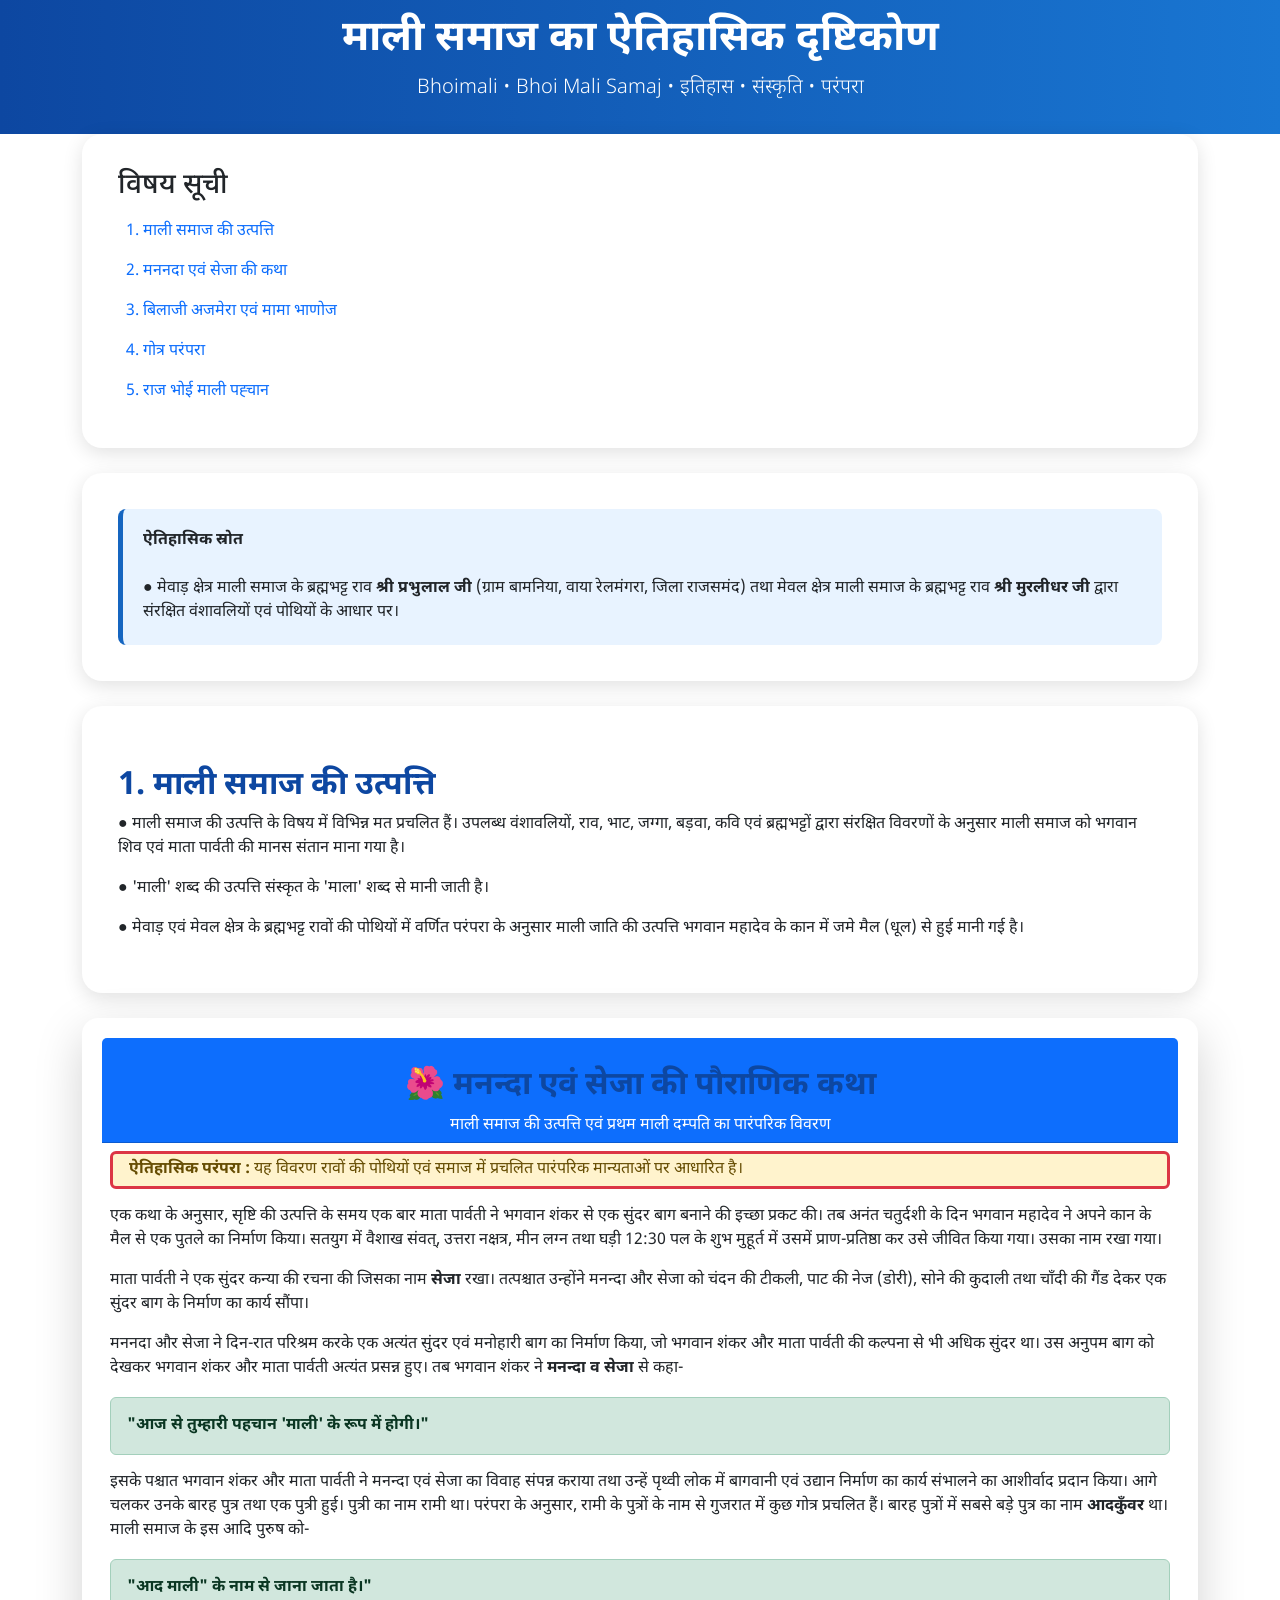
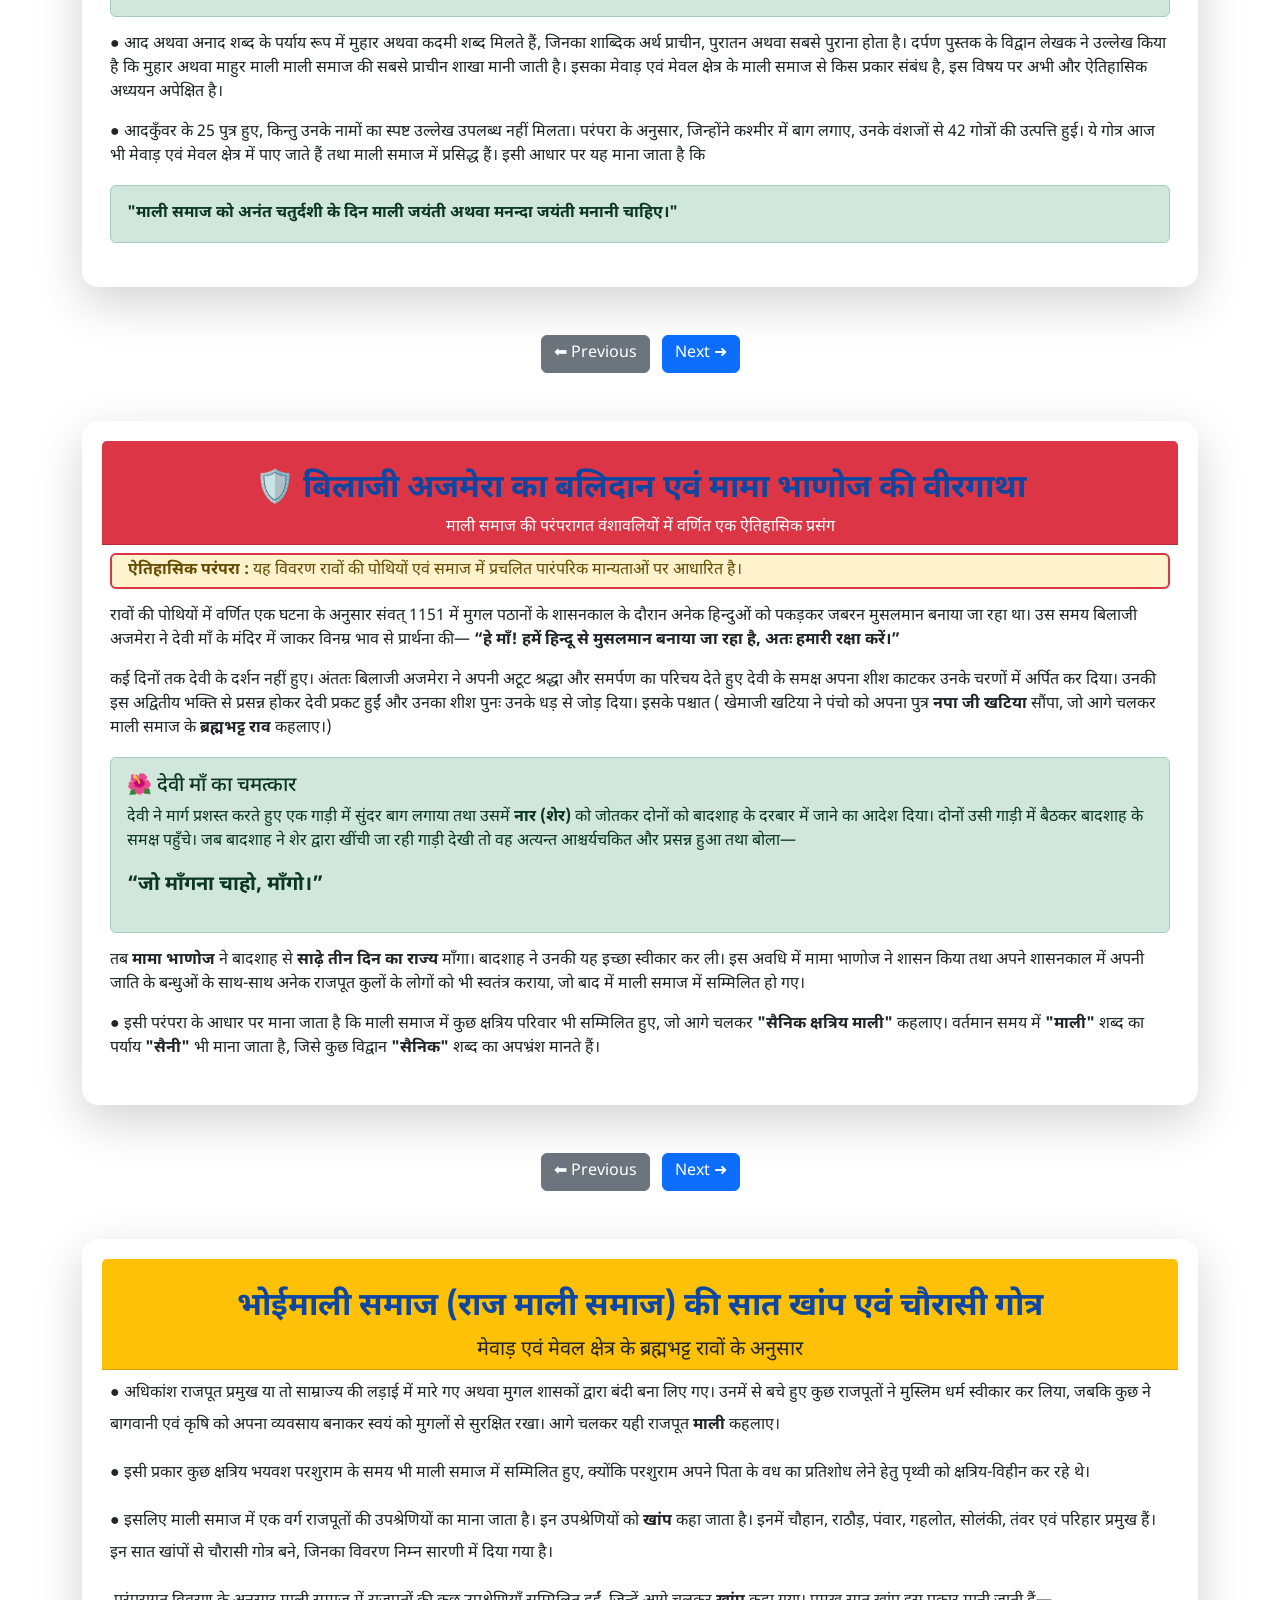
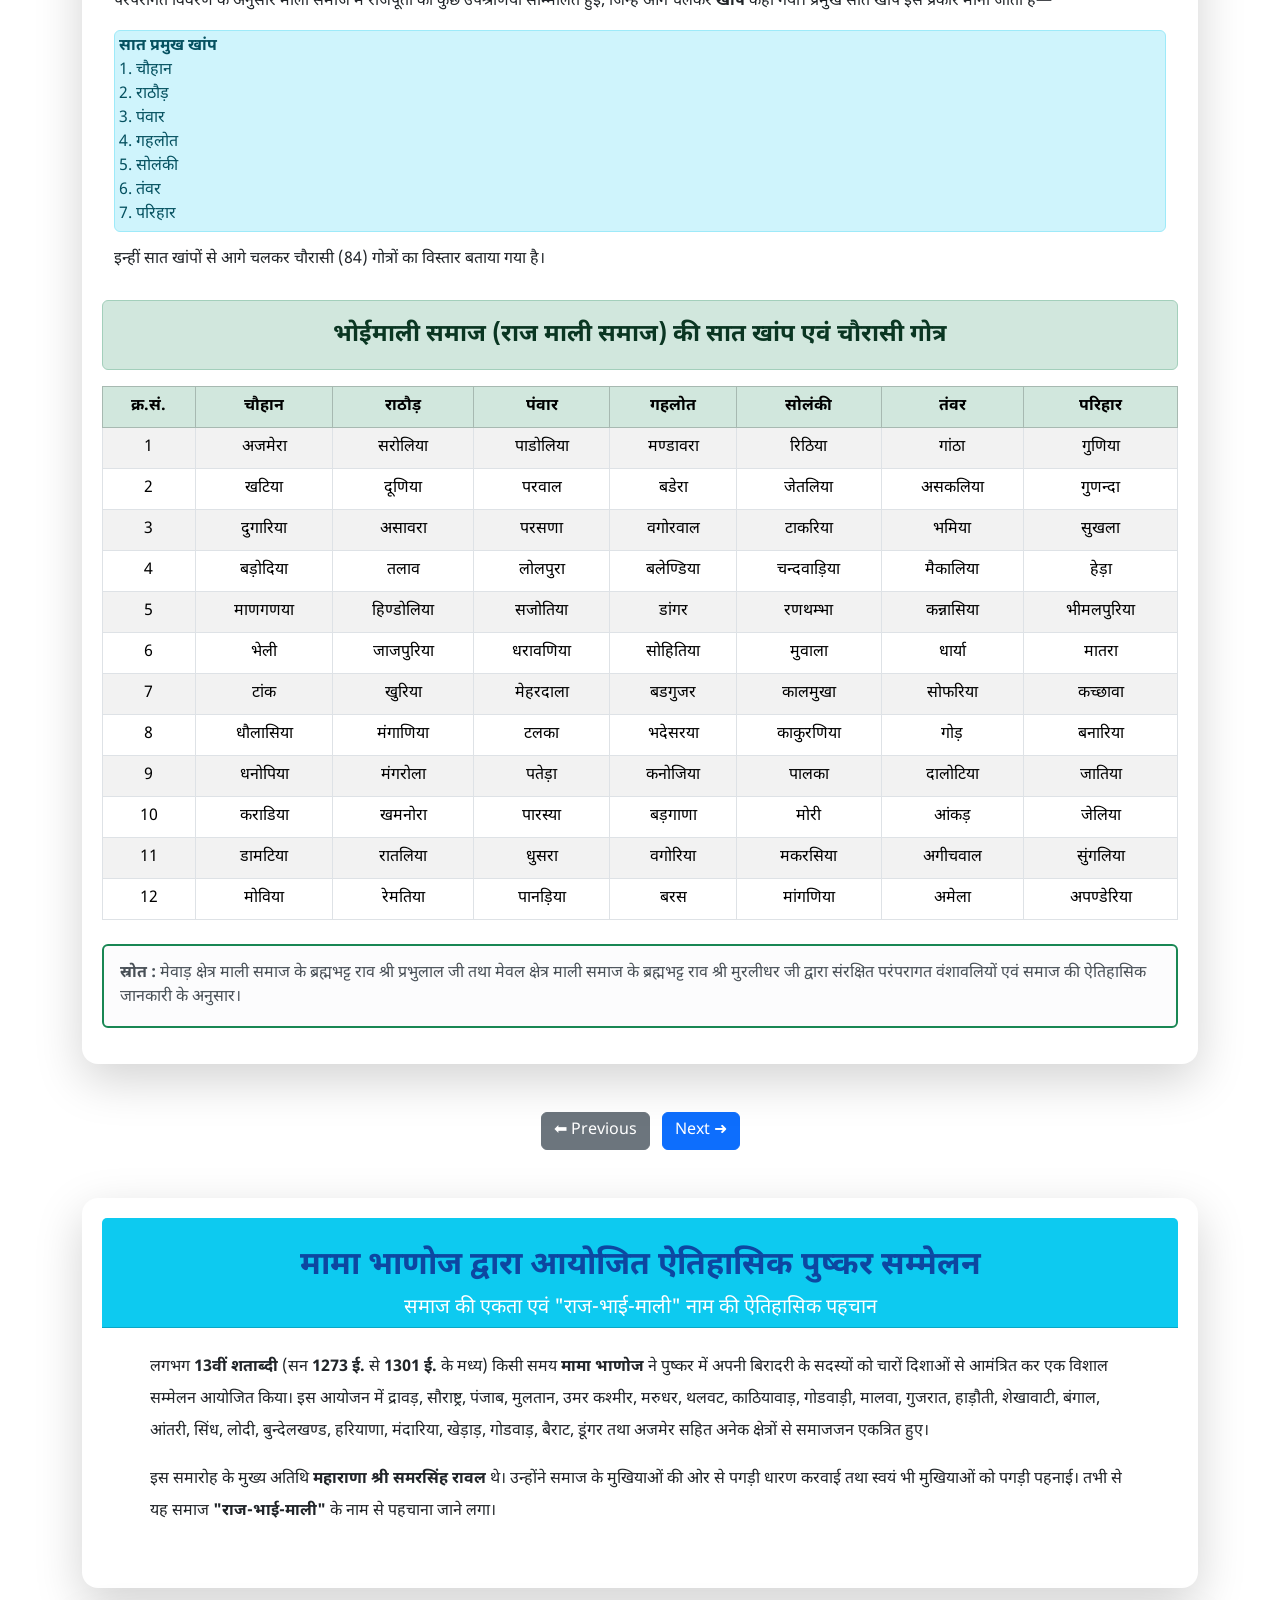
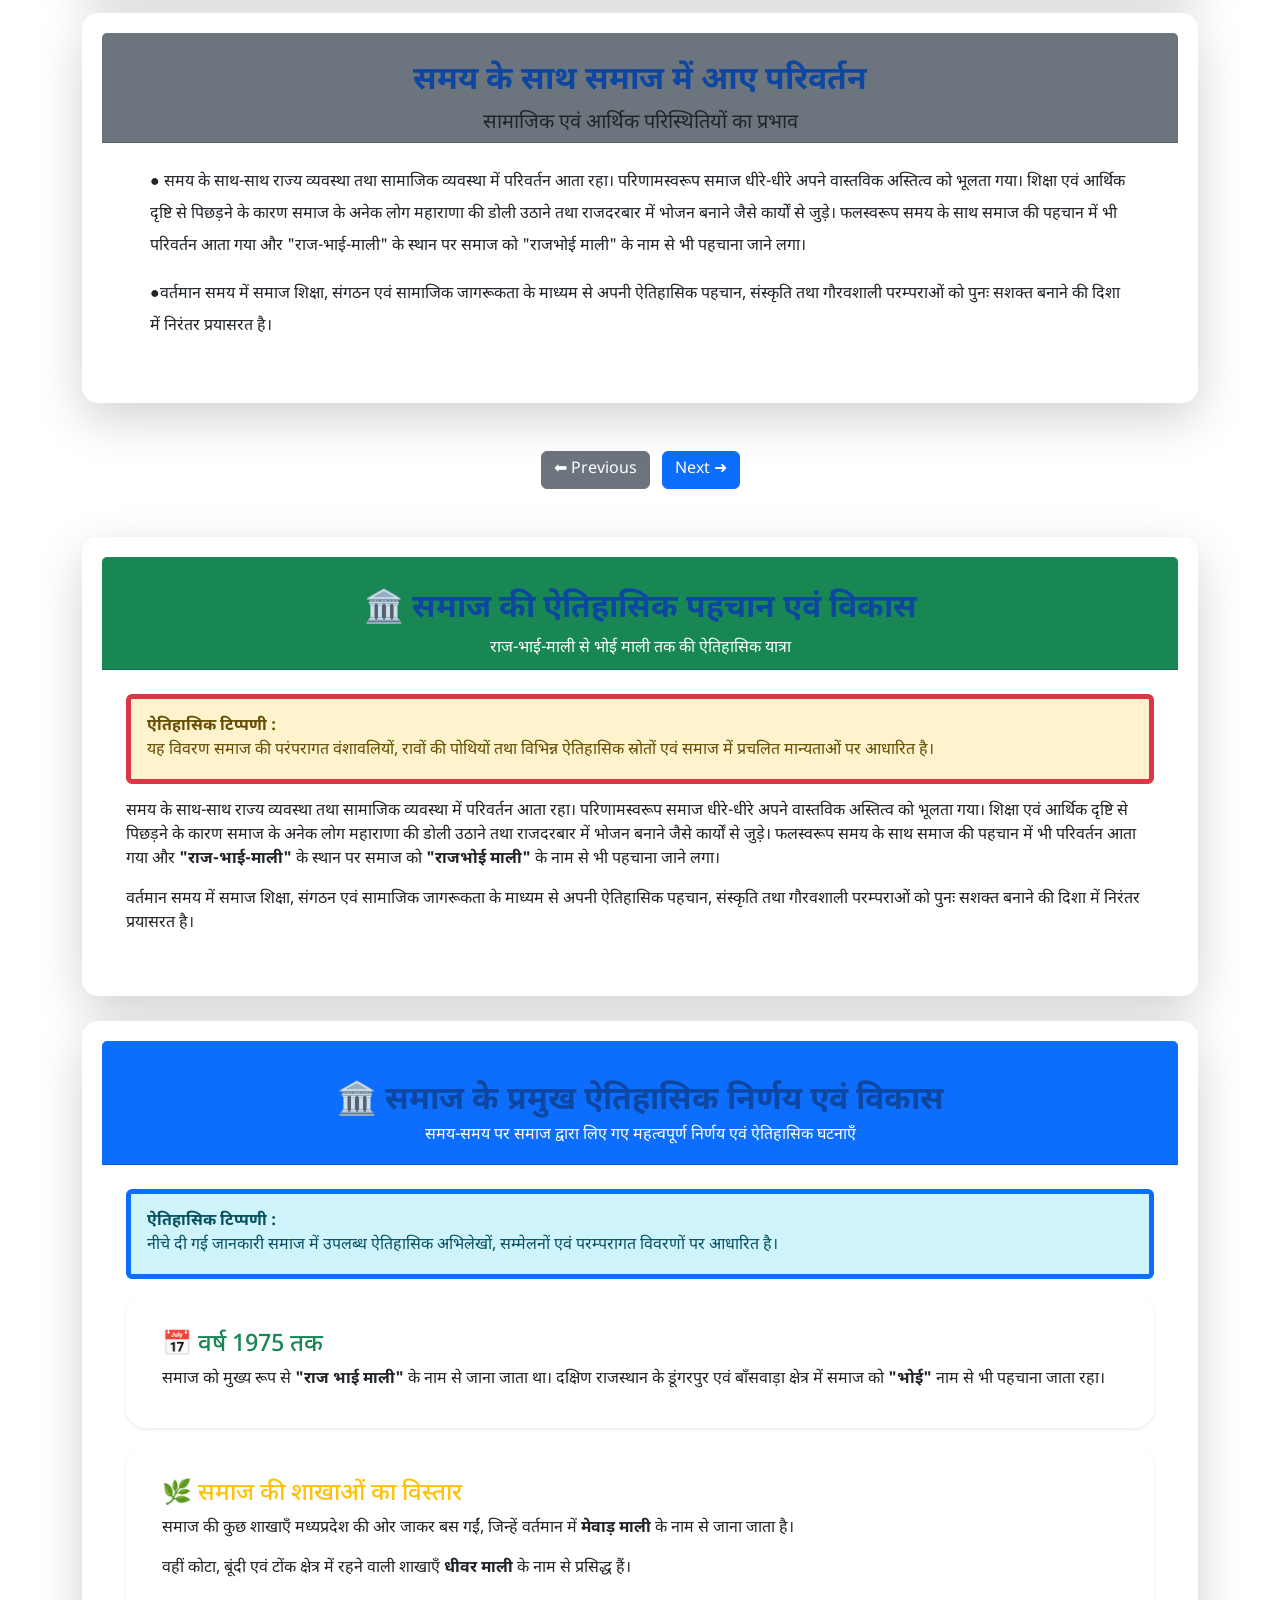
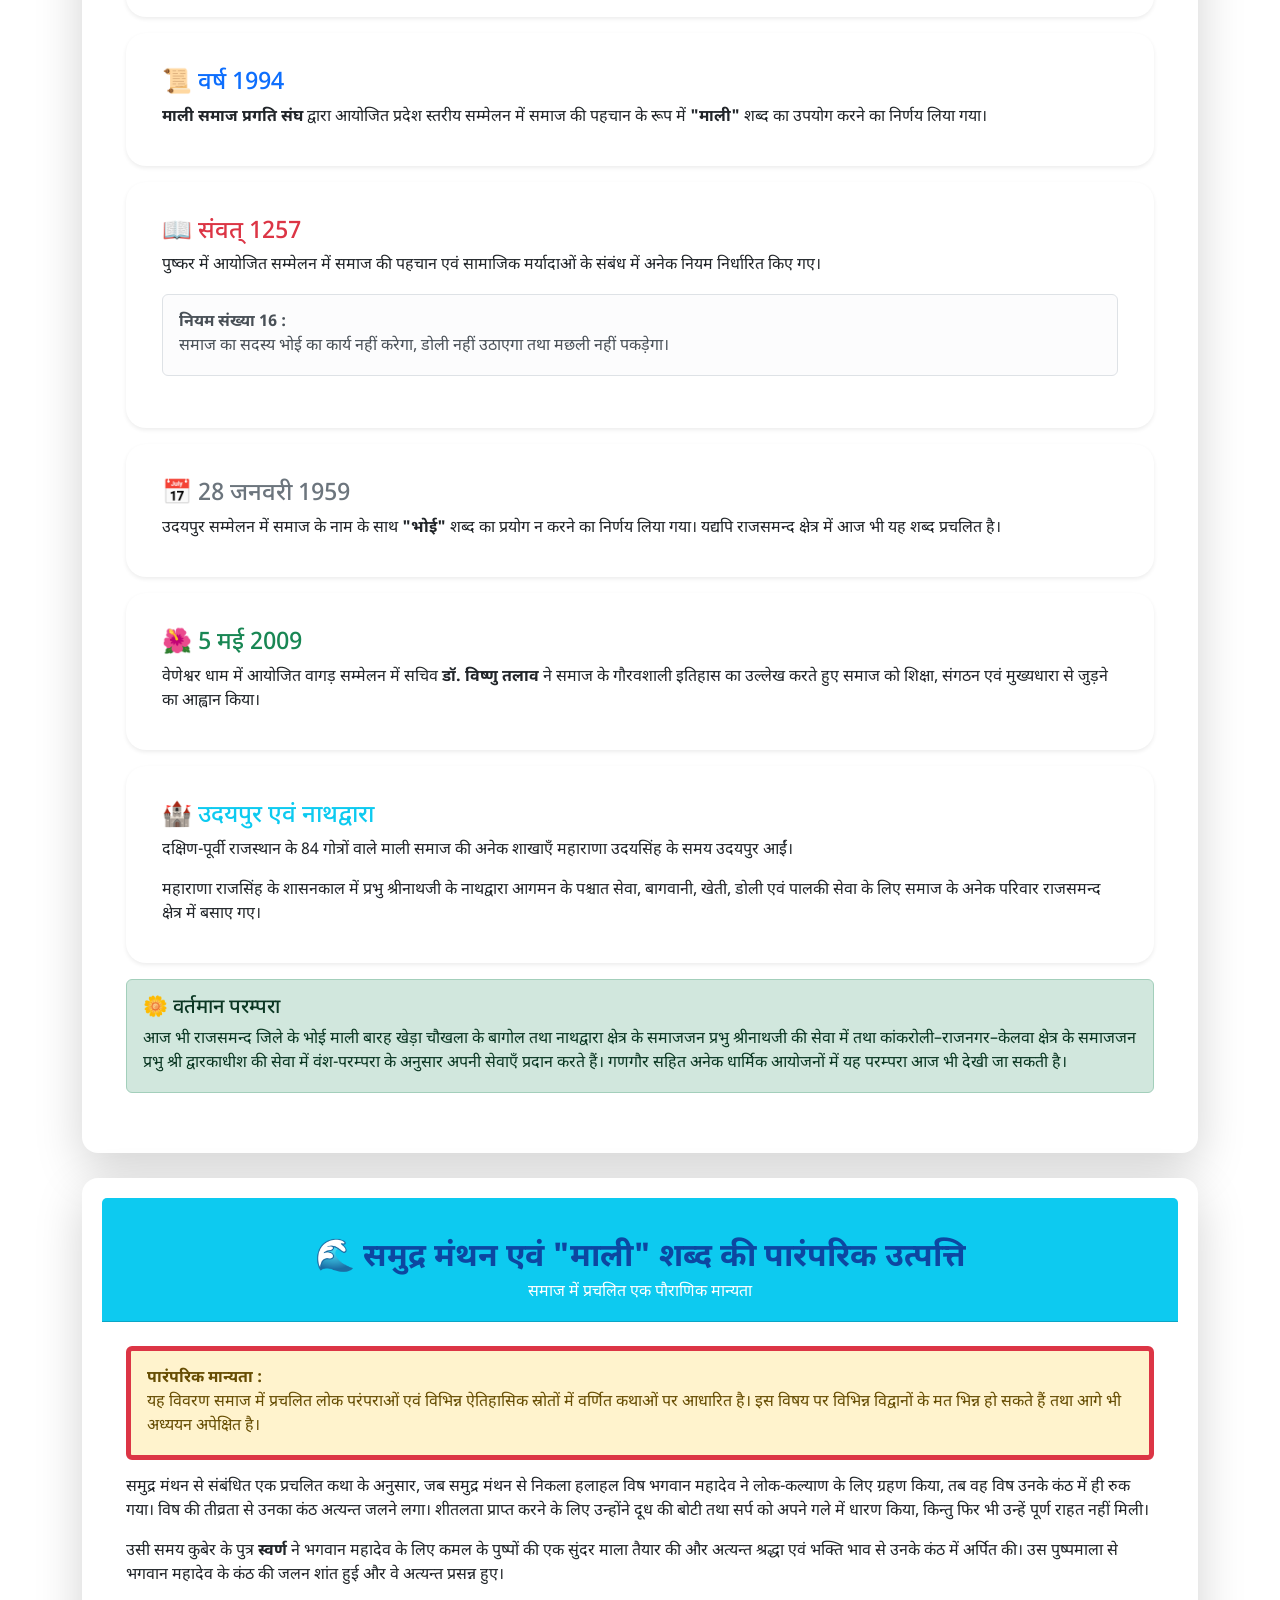
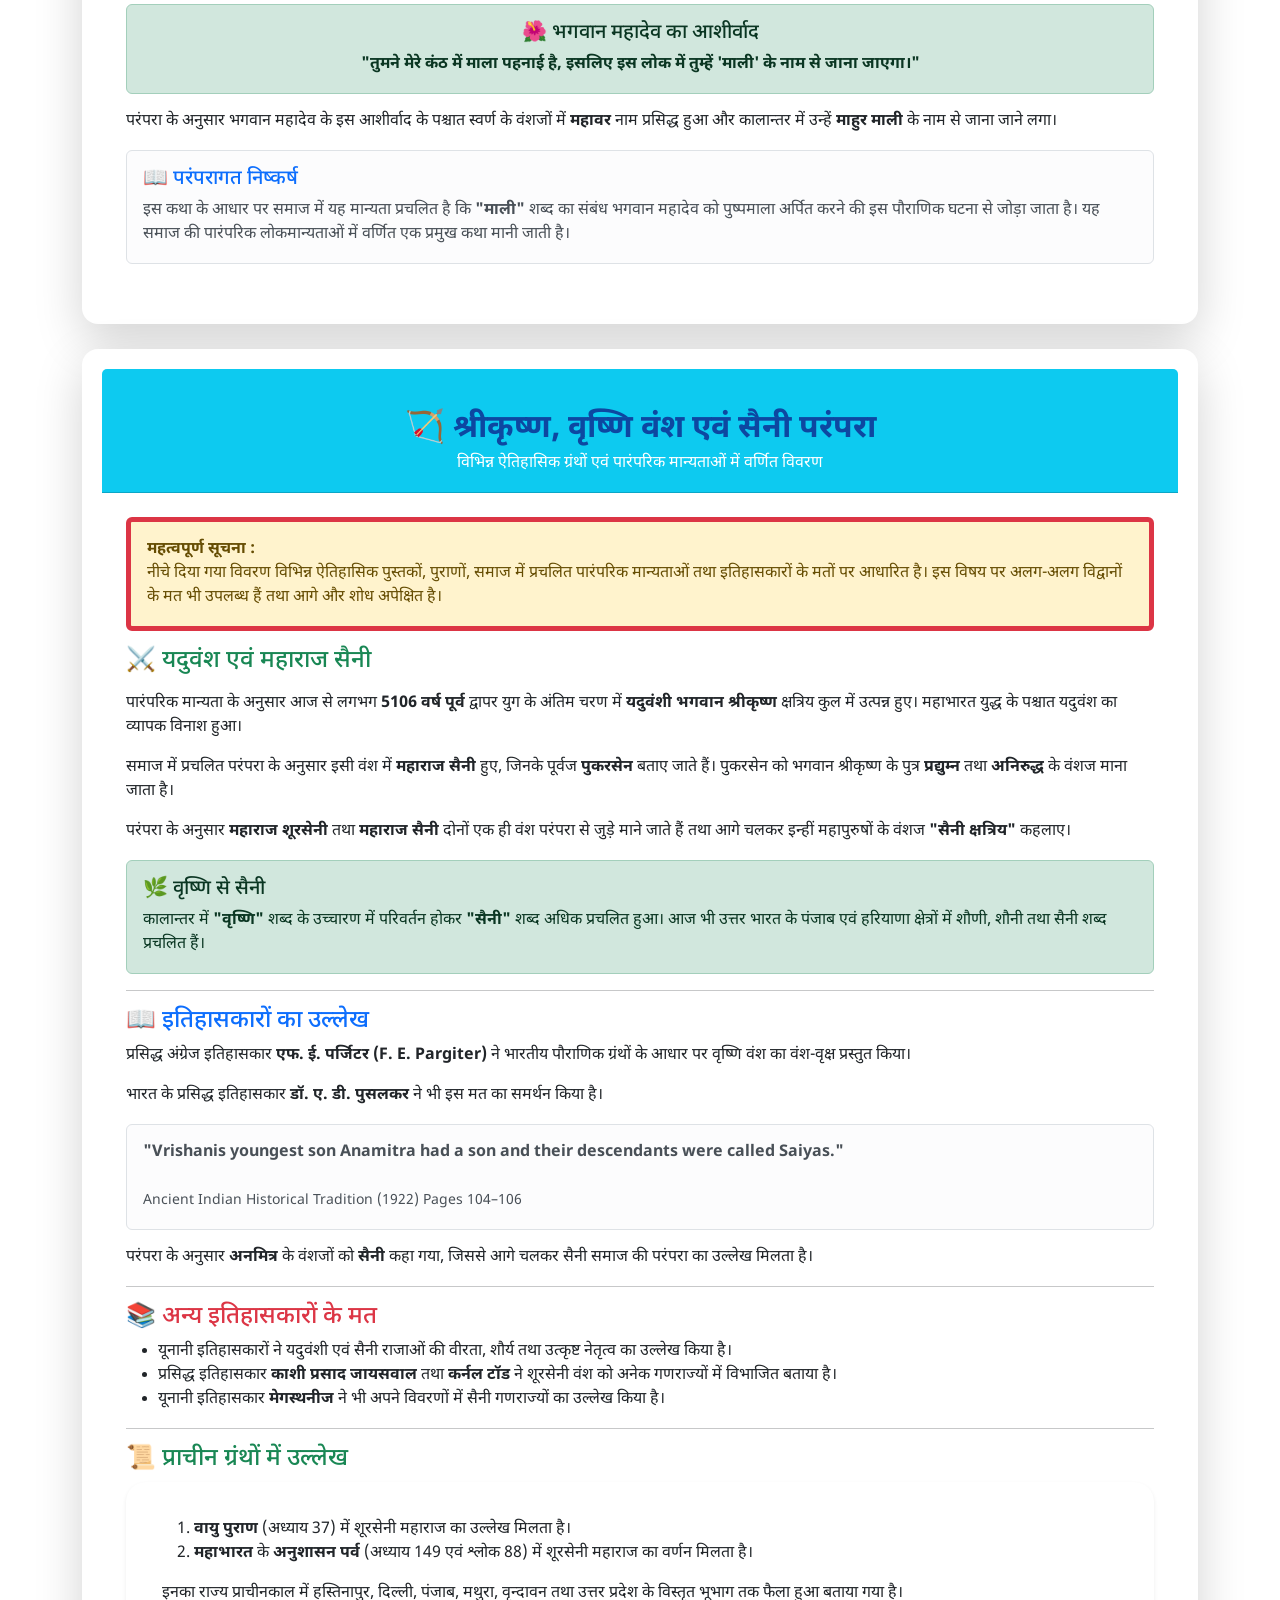
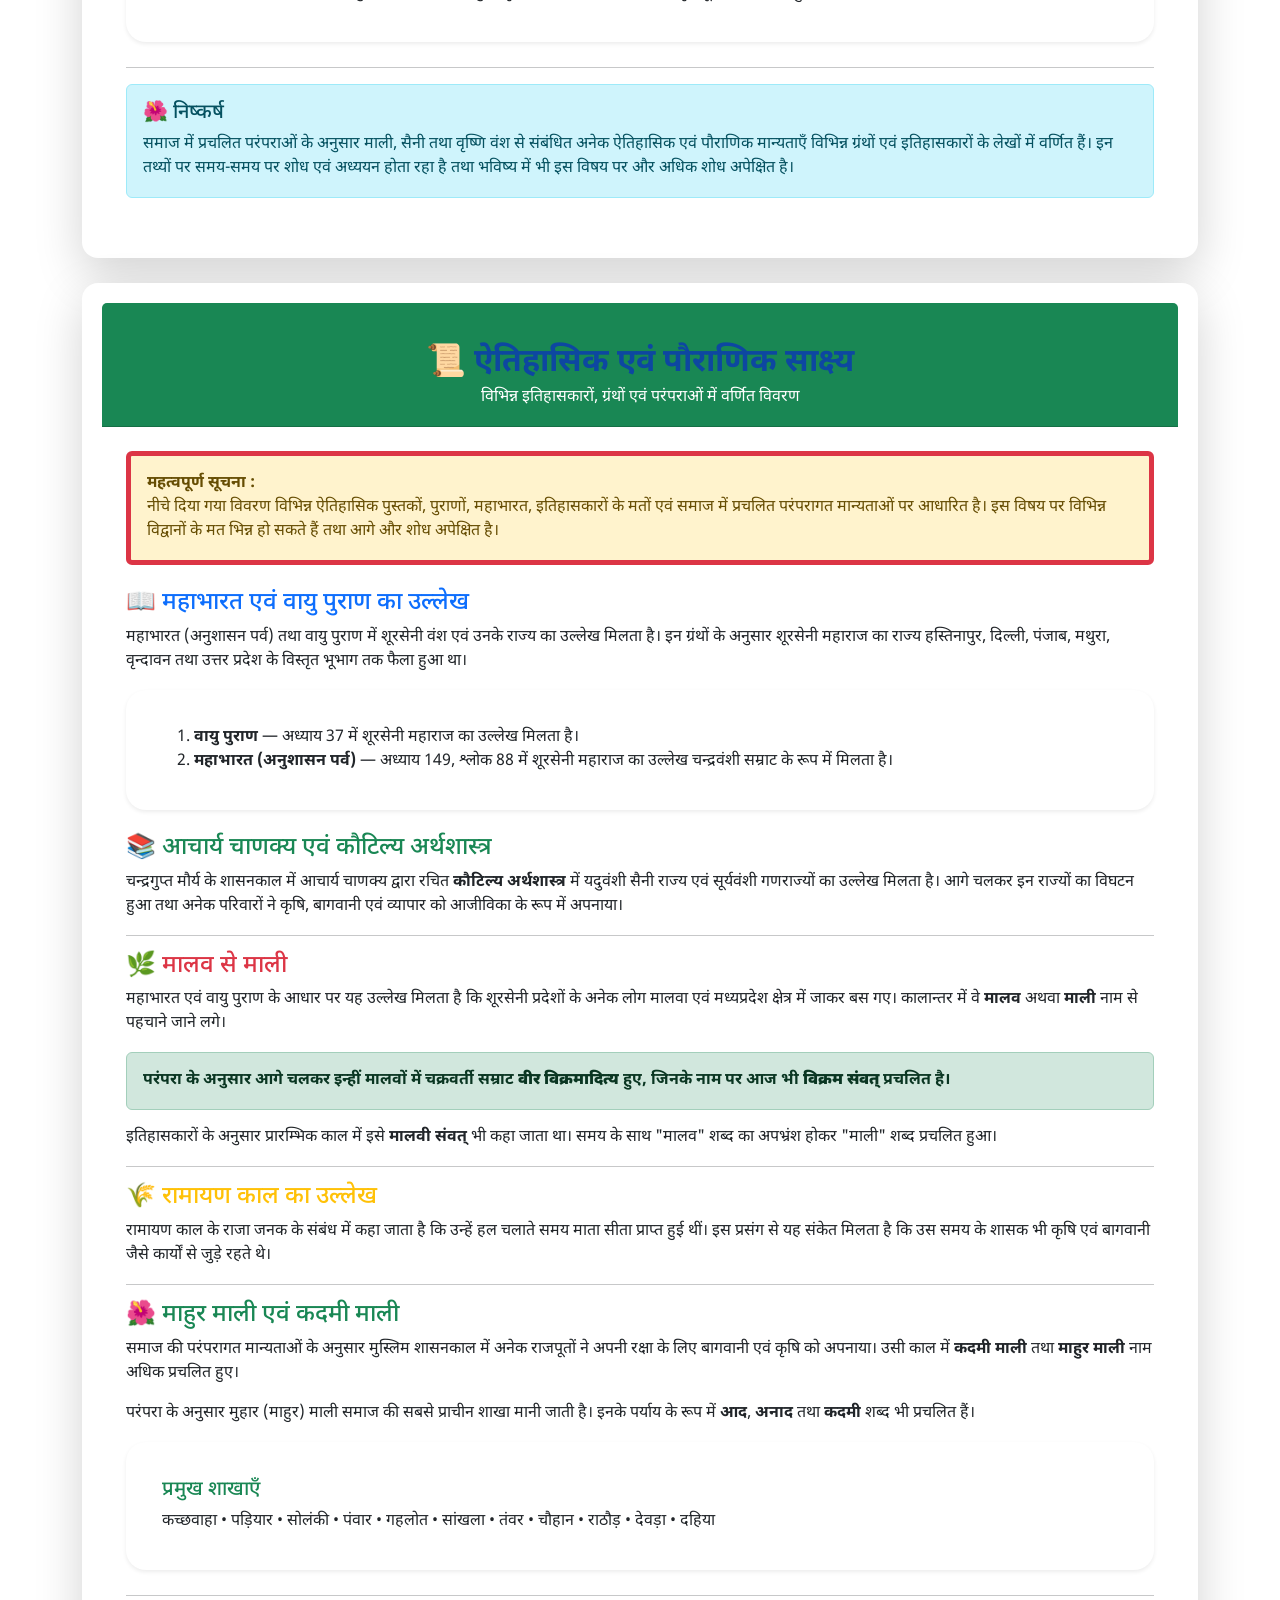
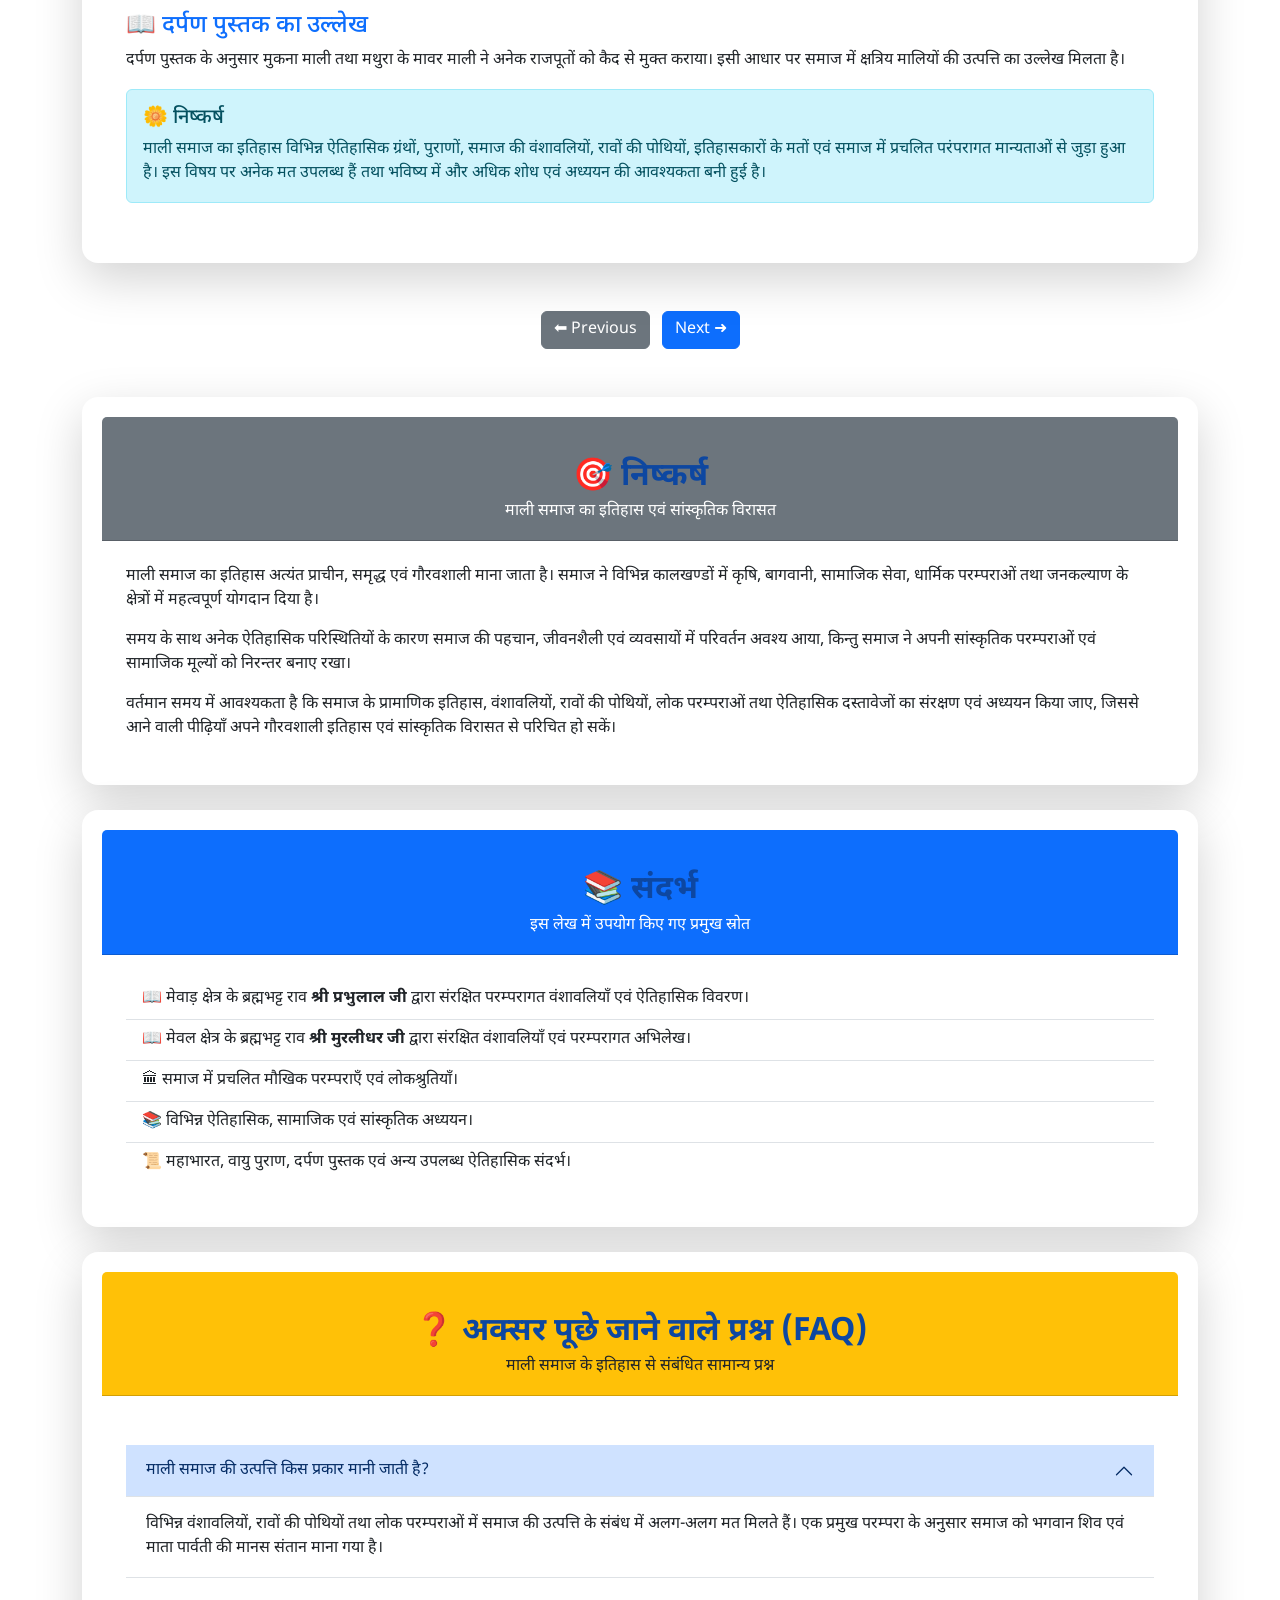
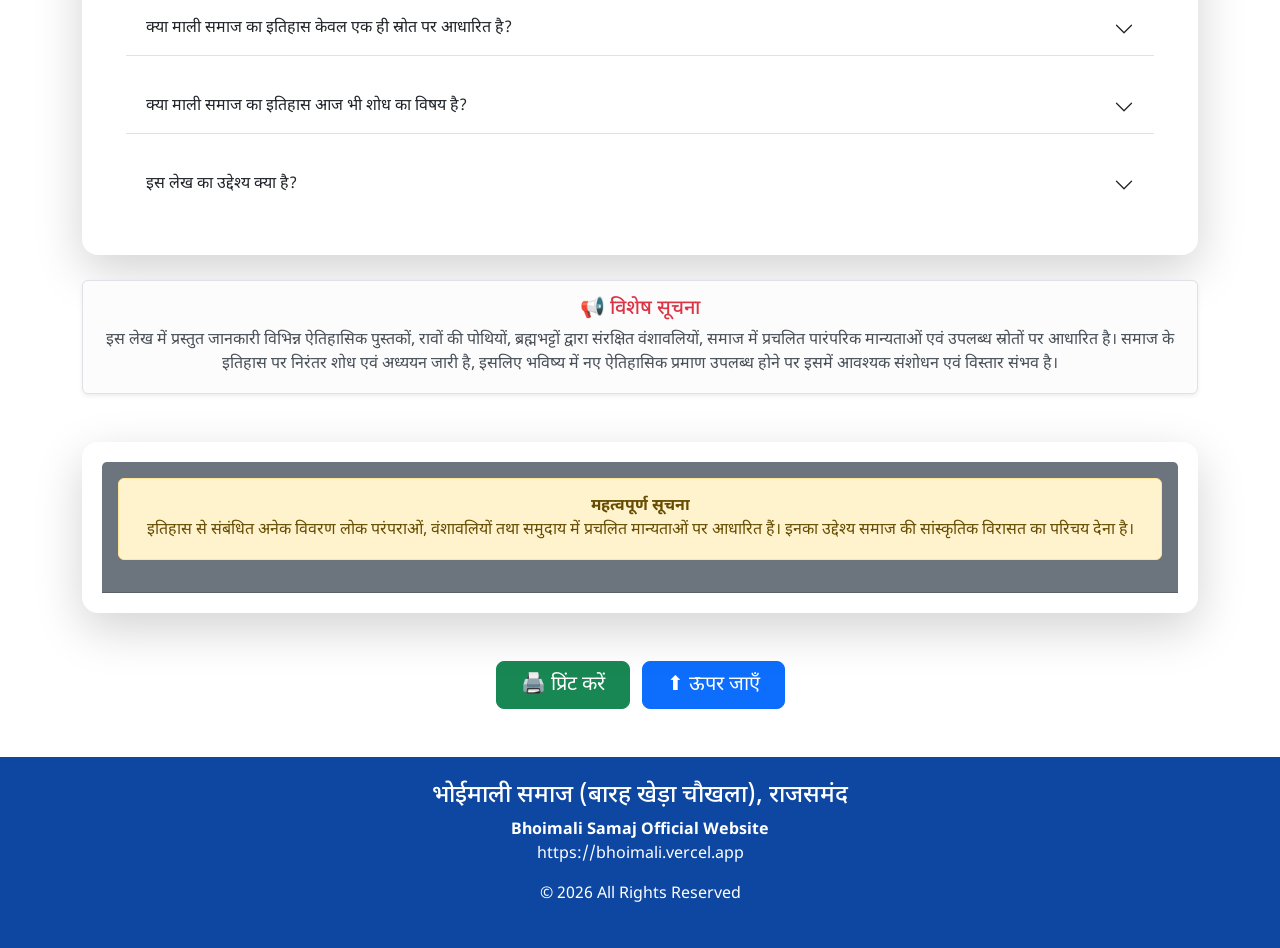
==== commit 85772637: "Update bhoimali-etihas.html" ====
--- a/bhoimali-etihas.html
+++ b/bhoimali-etihas.html
@@ -50,15 +50,15 @@
 
     <style>
         body {
-            background: #f3f6fb;
+            /* background: #f3f6fb; */
             font-family: 'Noto Sans Devanagari', sans-serif;
-            line-height: 1.9;
+            /* line-height: 1.9; */
         }
 
         .hero {
             background: linear-gradient(90deg, #0d47a1, #1976d2);
             color: white;
-            padding: 60px 20px;
+            padding: 15px 5px;
             text-align: center;
         }
 
@@ -136,11 +136,11 @@
             Bhoimali • Bhoi Mali Samaj • इतिहास • संस्कृति • परंपरा
         </p>
     </section>
-    <div class="container mt-5">
+    <div class="container mt-7">
         <div class="card">
             <div class="card-body">
 
-                <h2>विषय सूची</h2>
+                <h3>विषय सूची</h3>
 
                 <div class="toc">
 
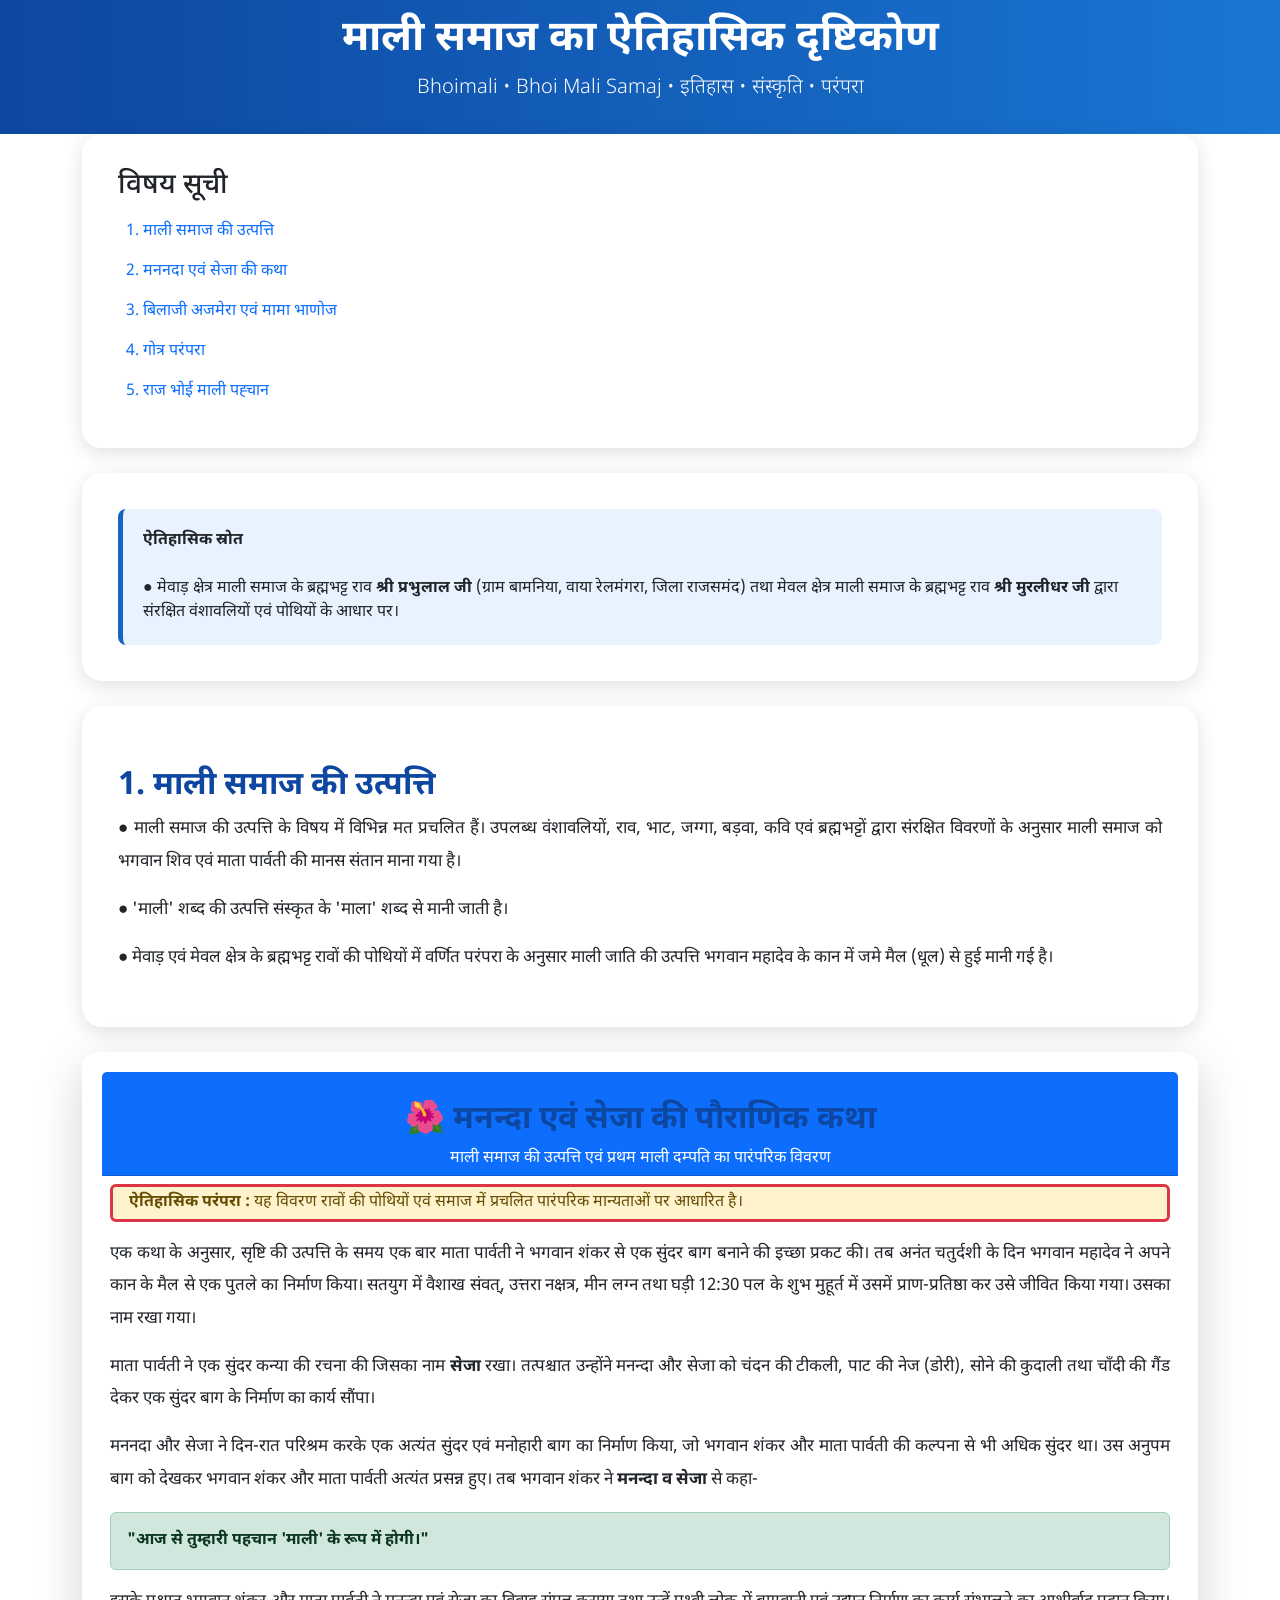
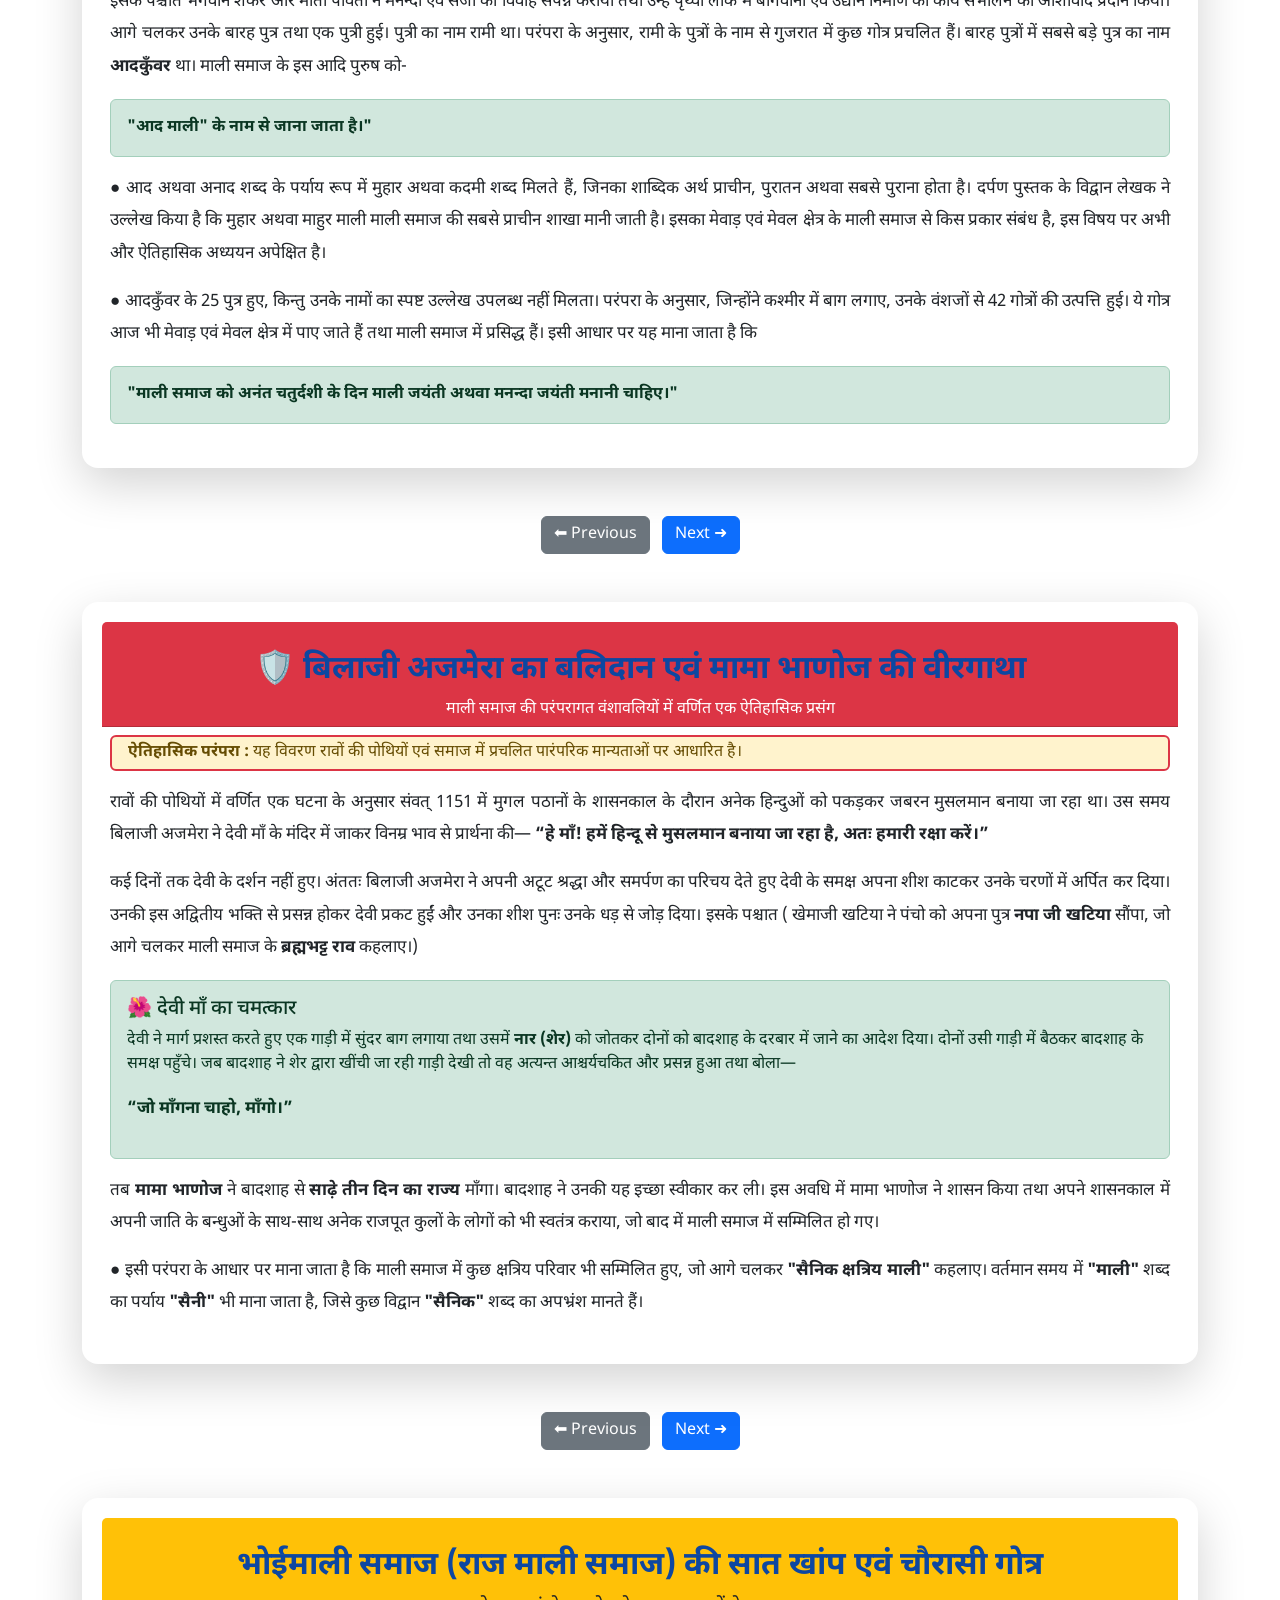
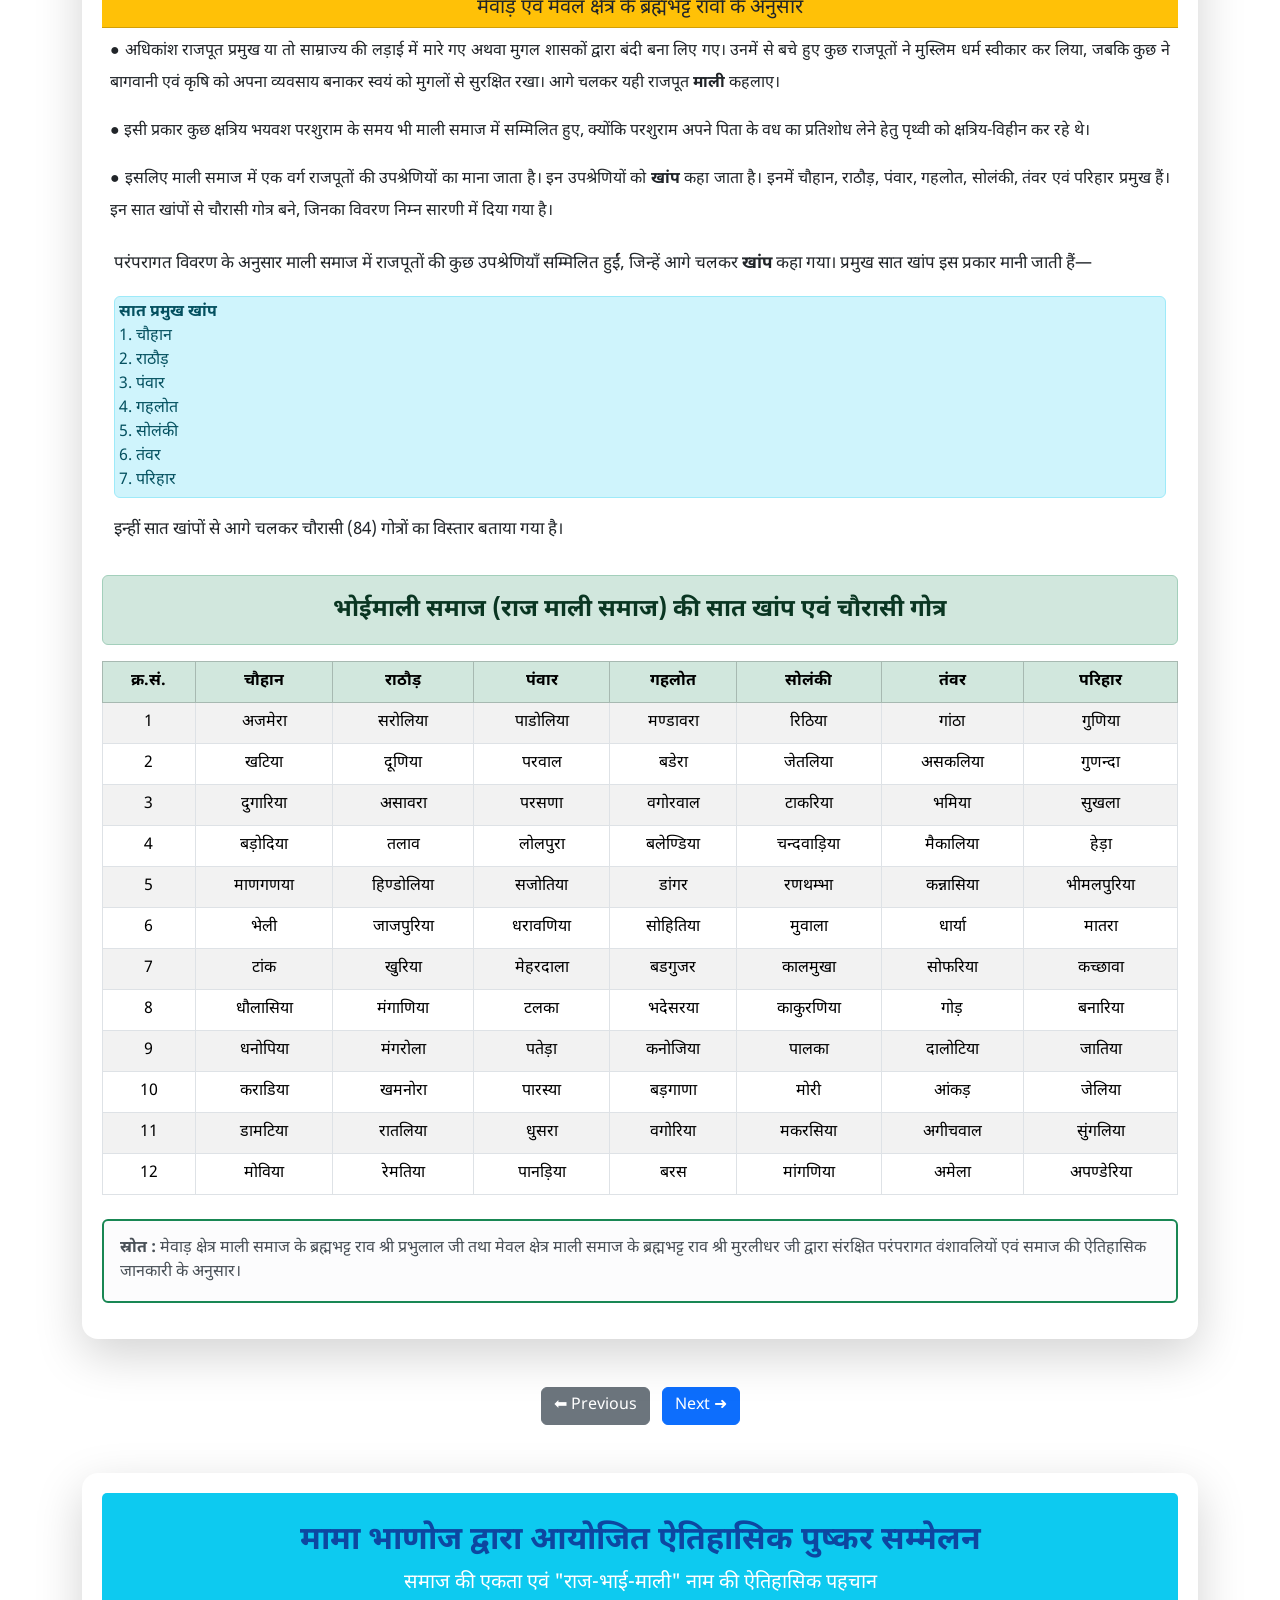
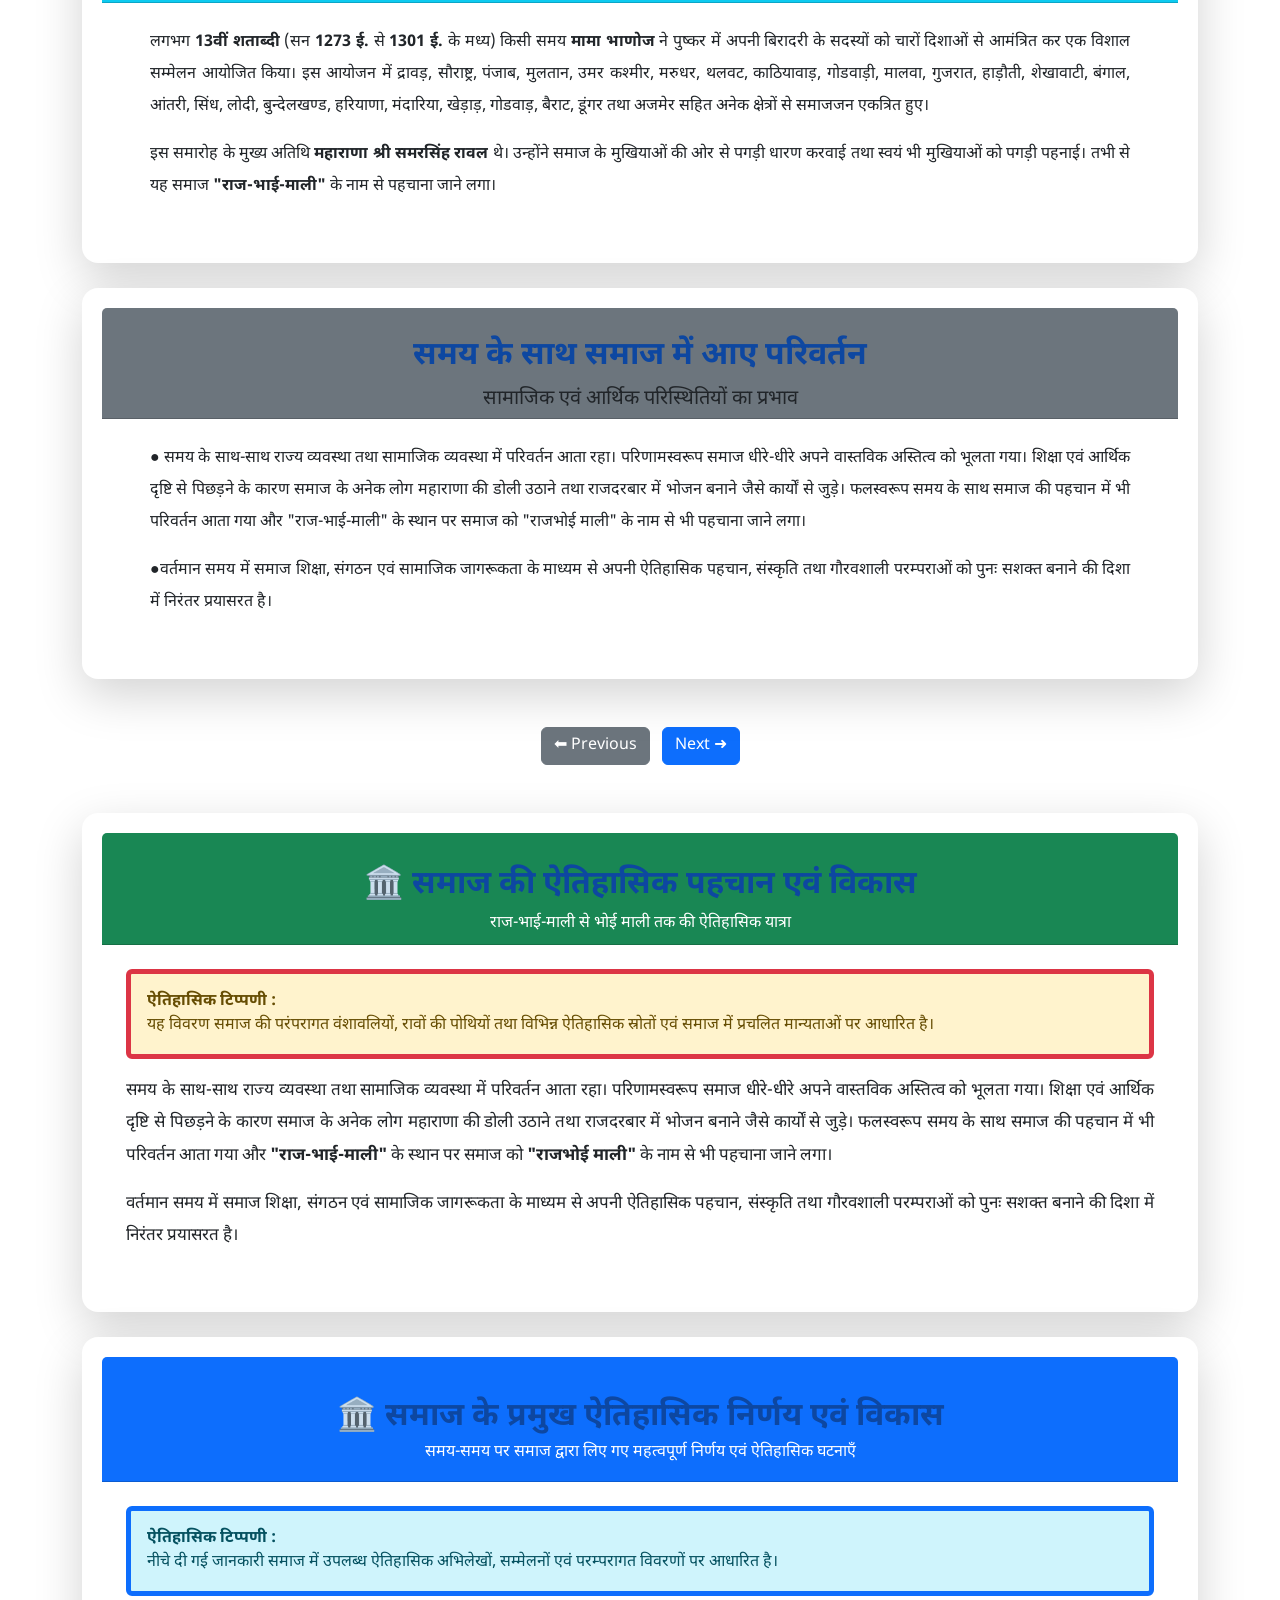
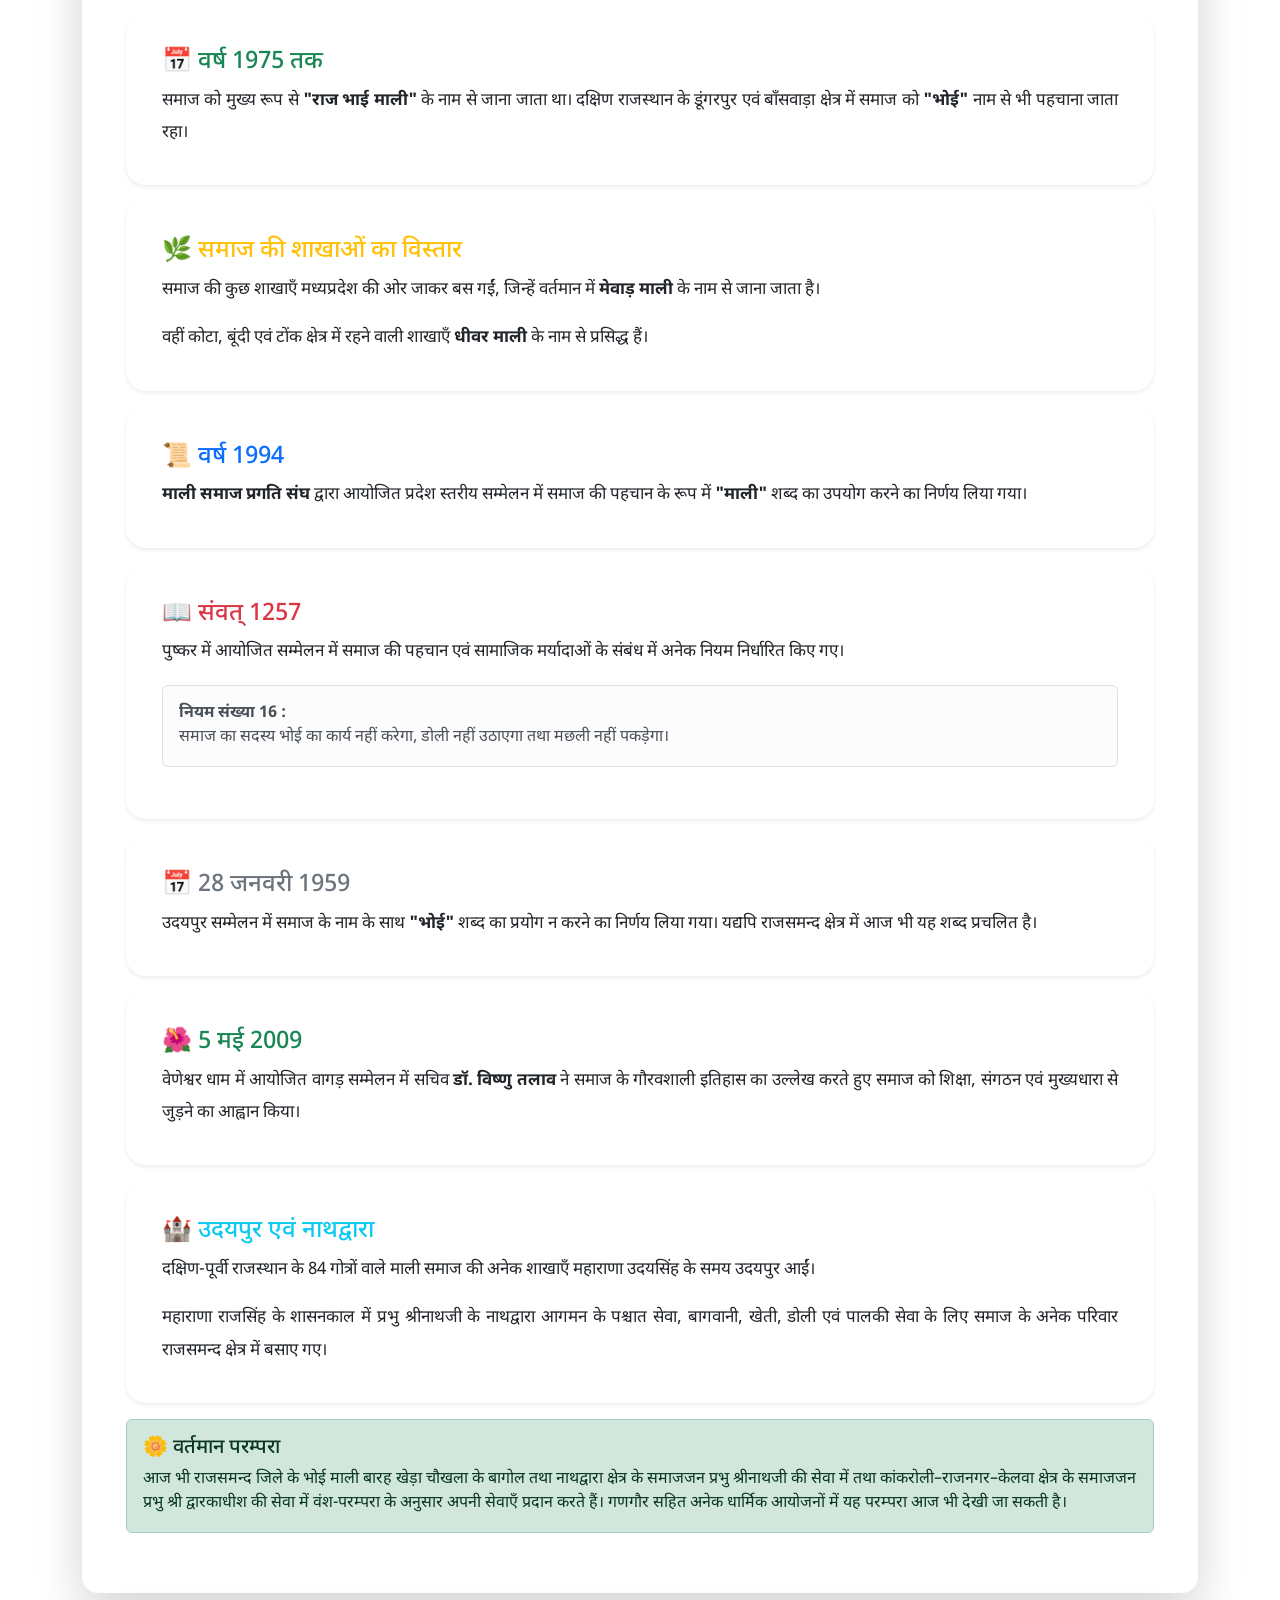
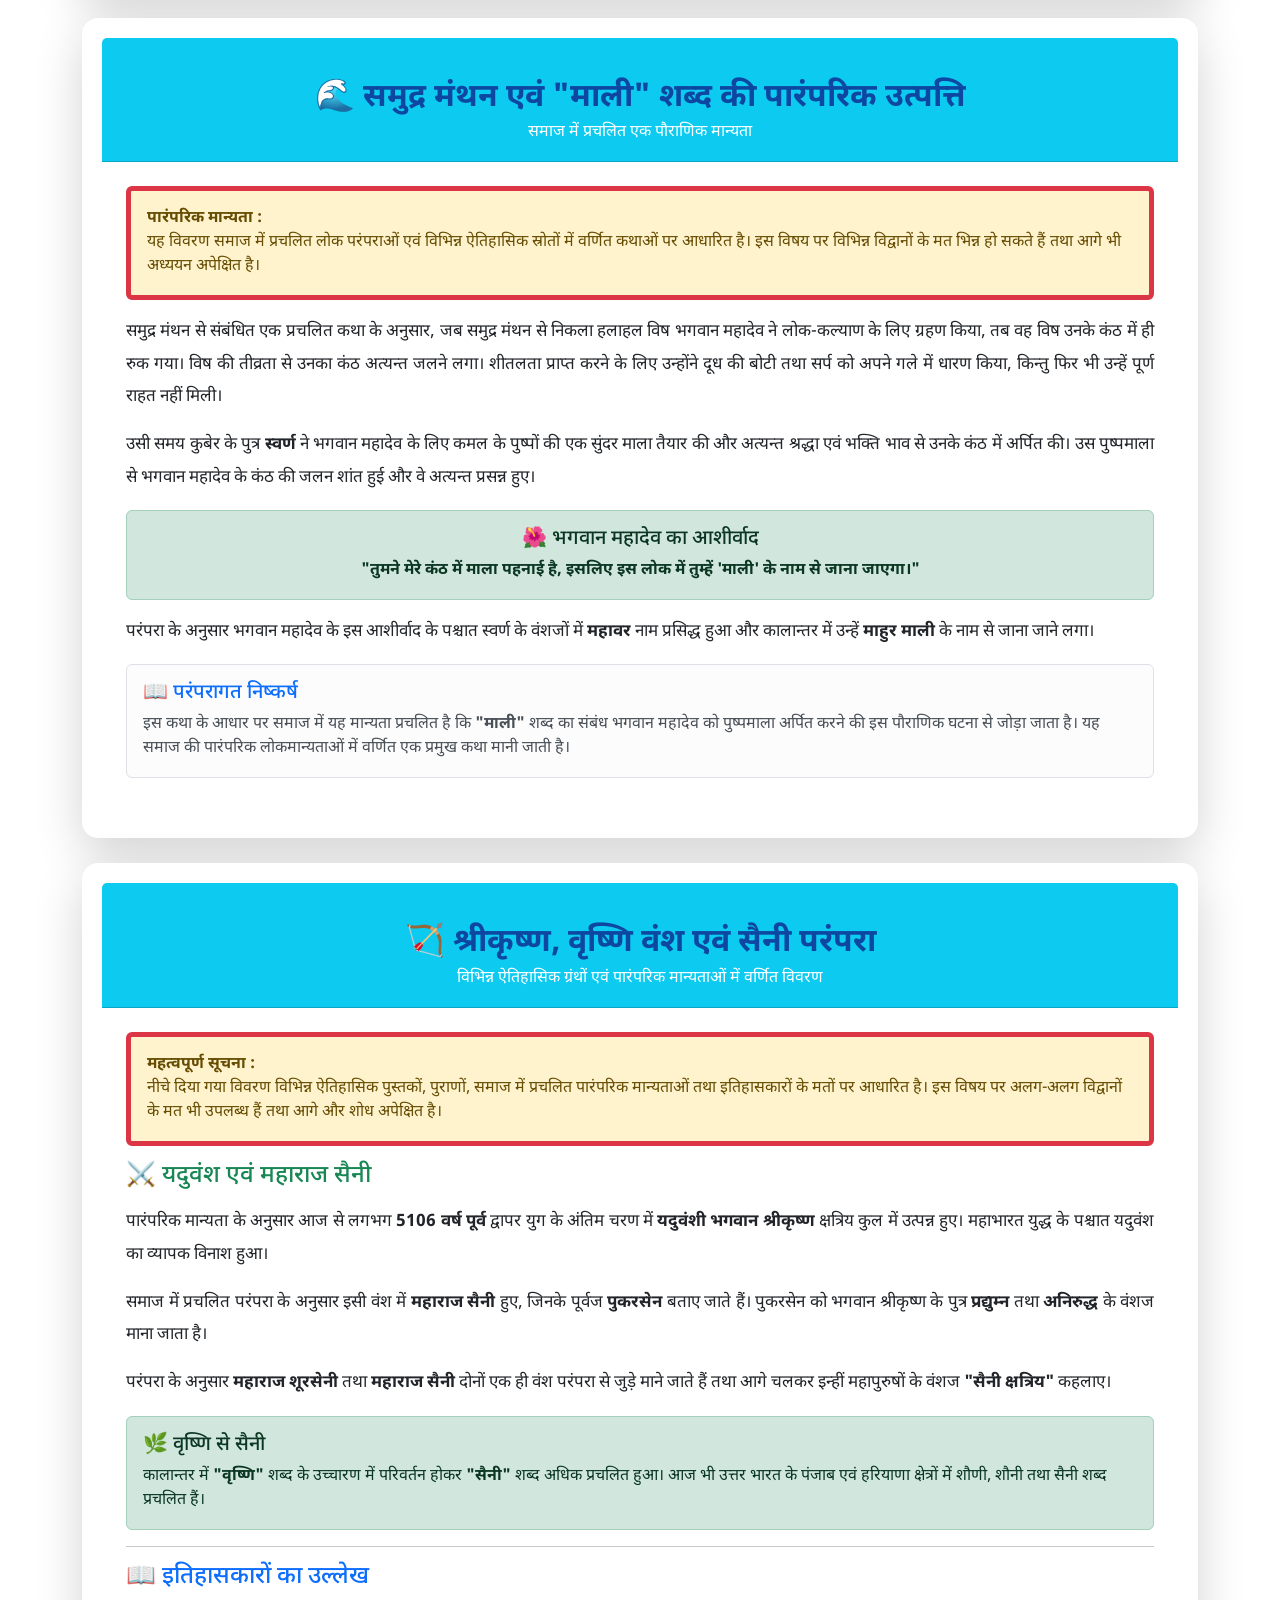
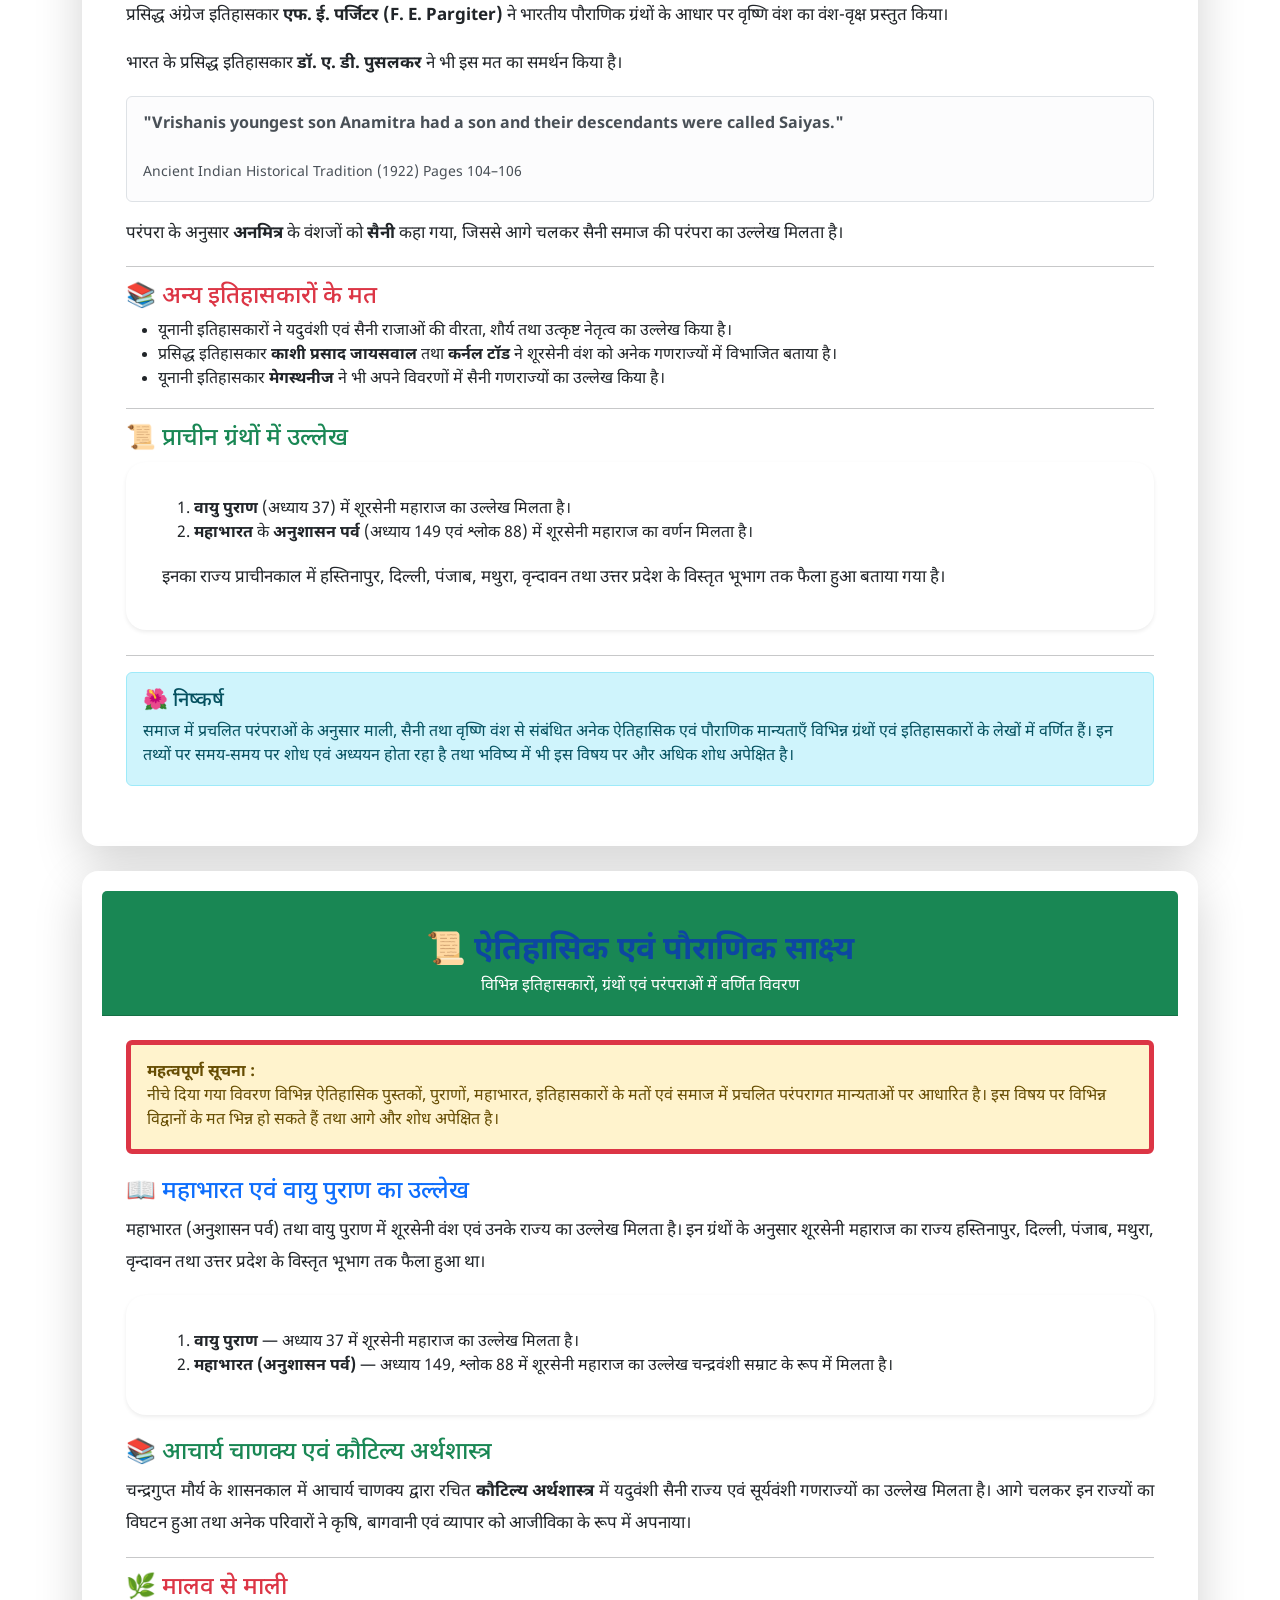
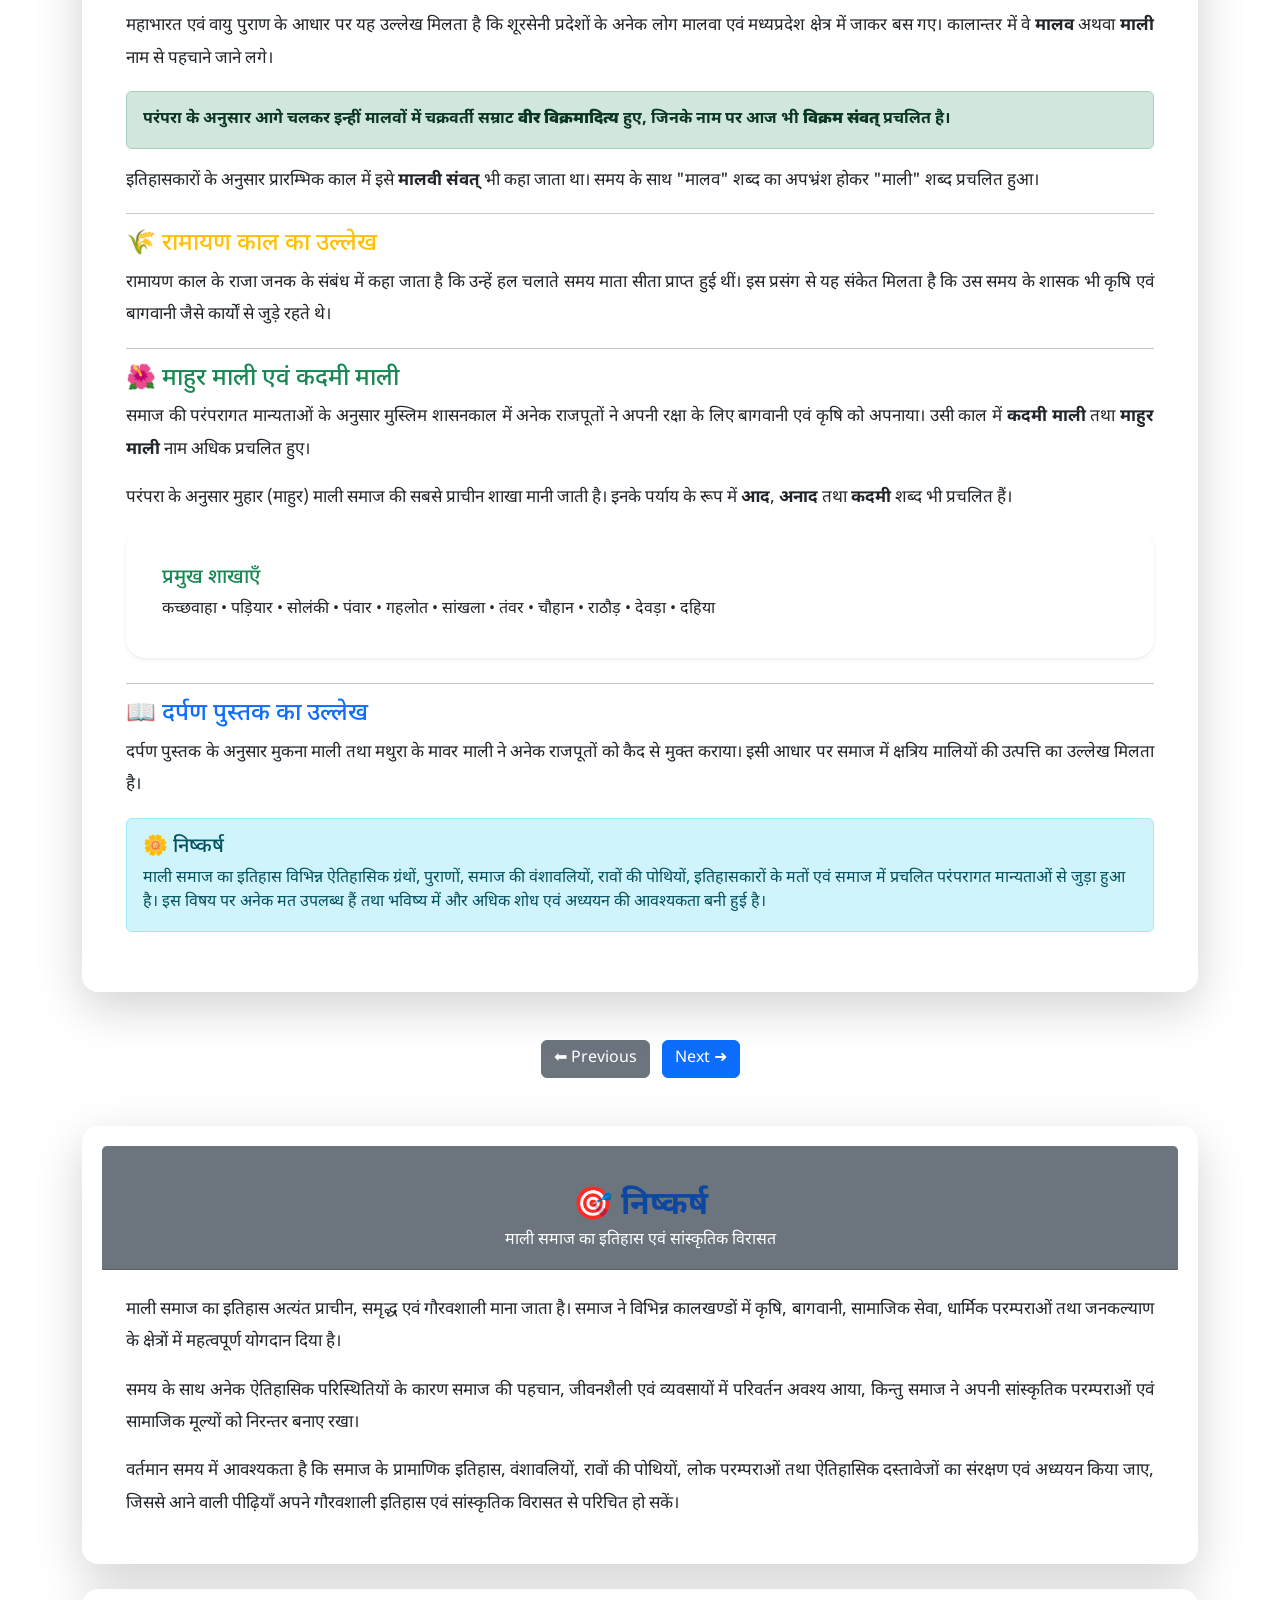
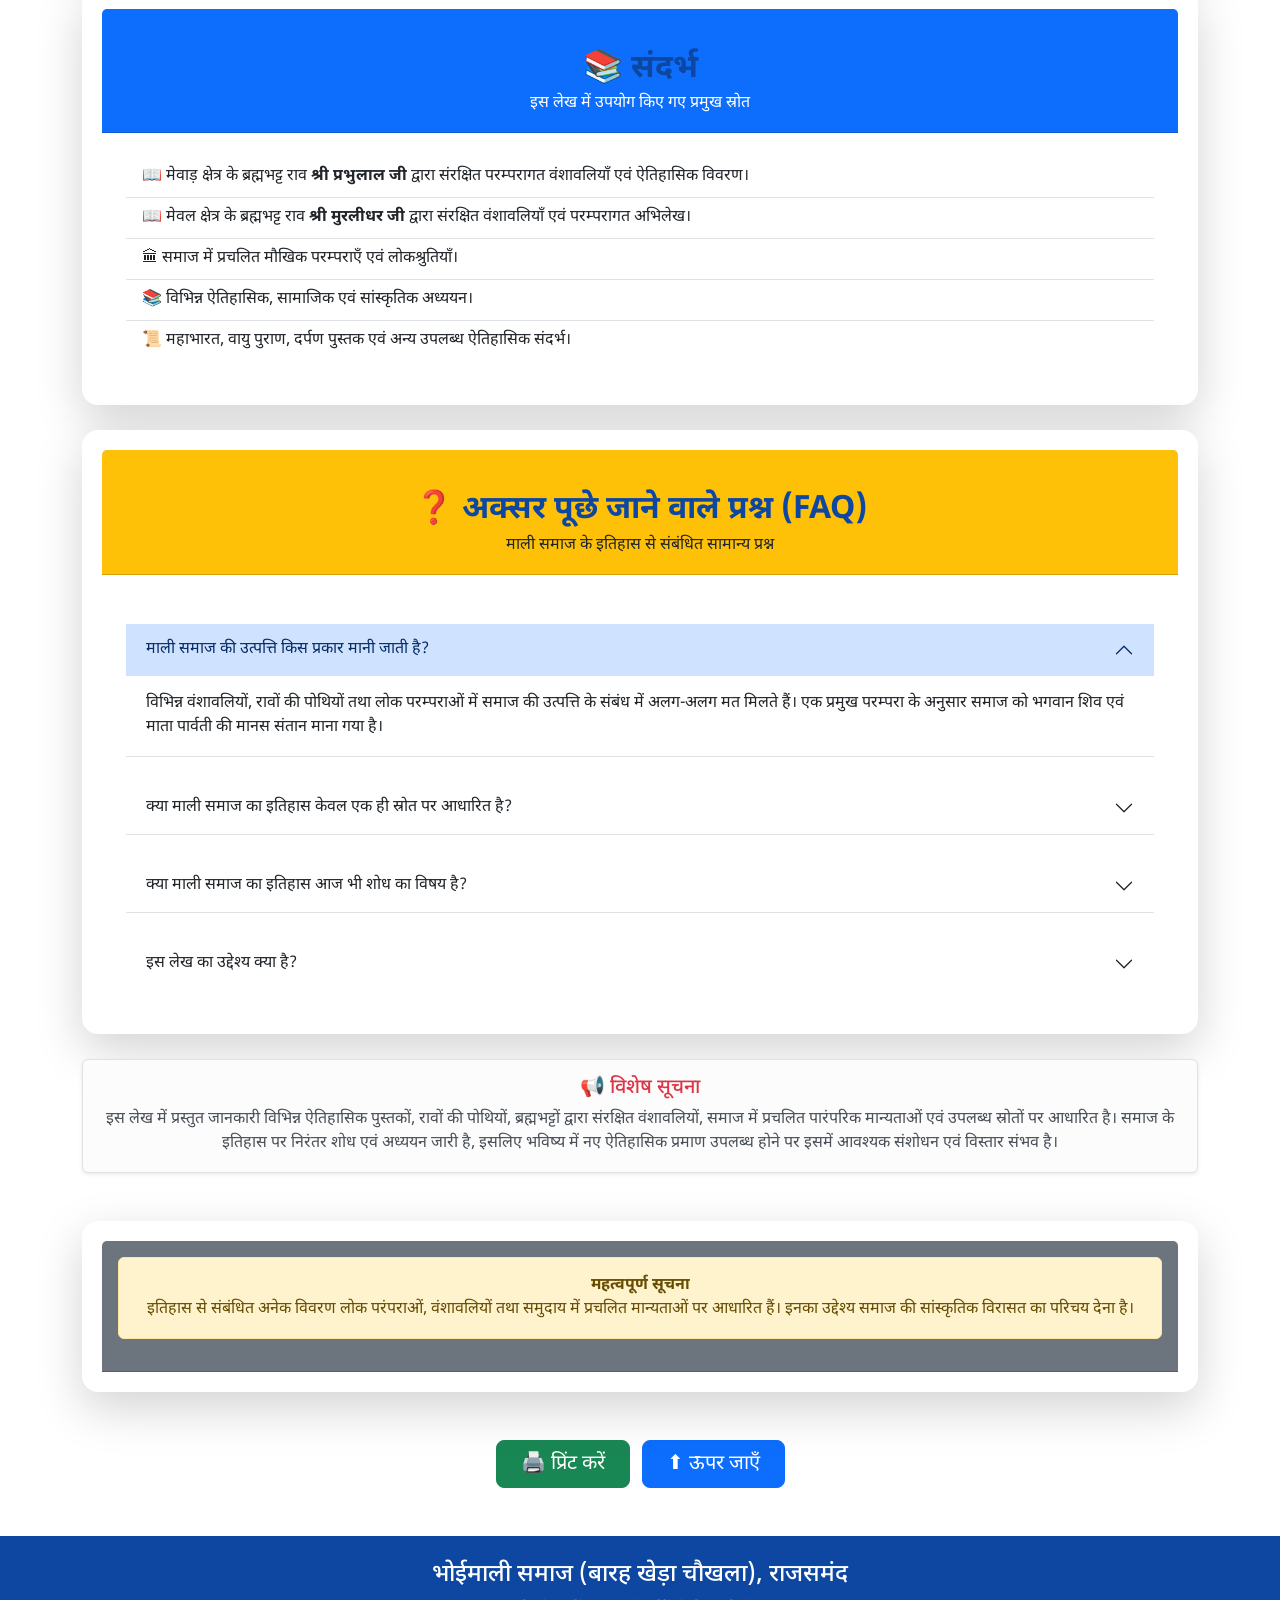
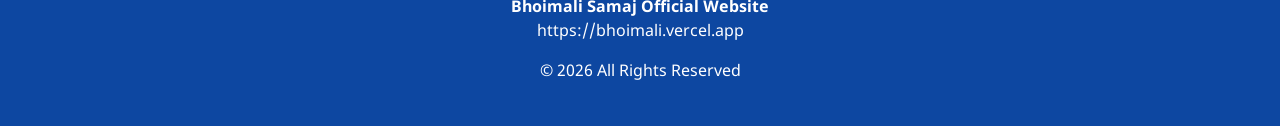
==== commit e424eb4c: "Update CSS styles for card body and article paragraphs" ====
--- a/bhoimali-etihas.html
+++ b/bhoimali-etihas.html
@@ -101,6 +101,18 @@
             margin-top: 50px;
             text-align: center;
         }
+
+
+
+
+        .card-body p,
+article p{
+    text-align:justify;
+    text-align-last:left;
+    line-height:1.9;
+    font-size:17px;
+}
+
     </style>
 
 
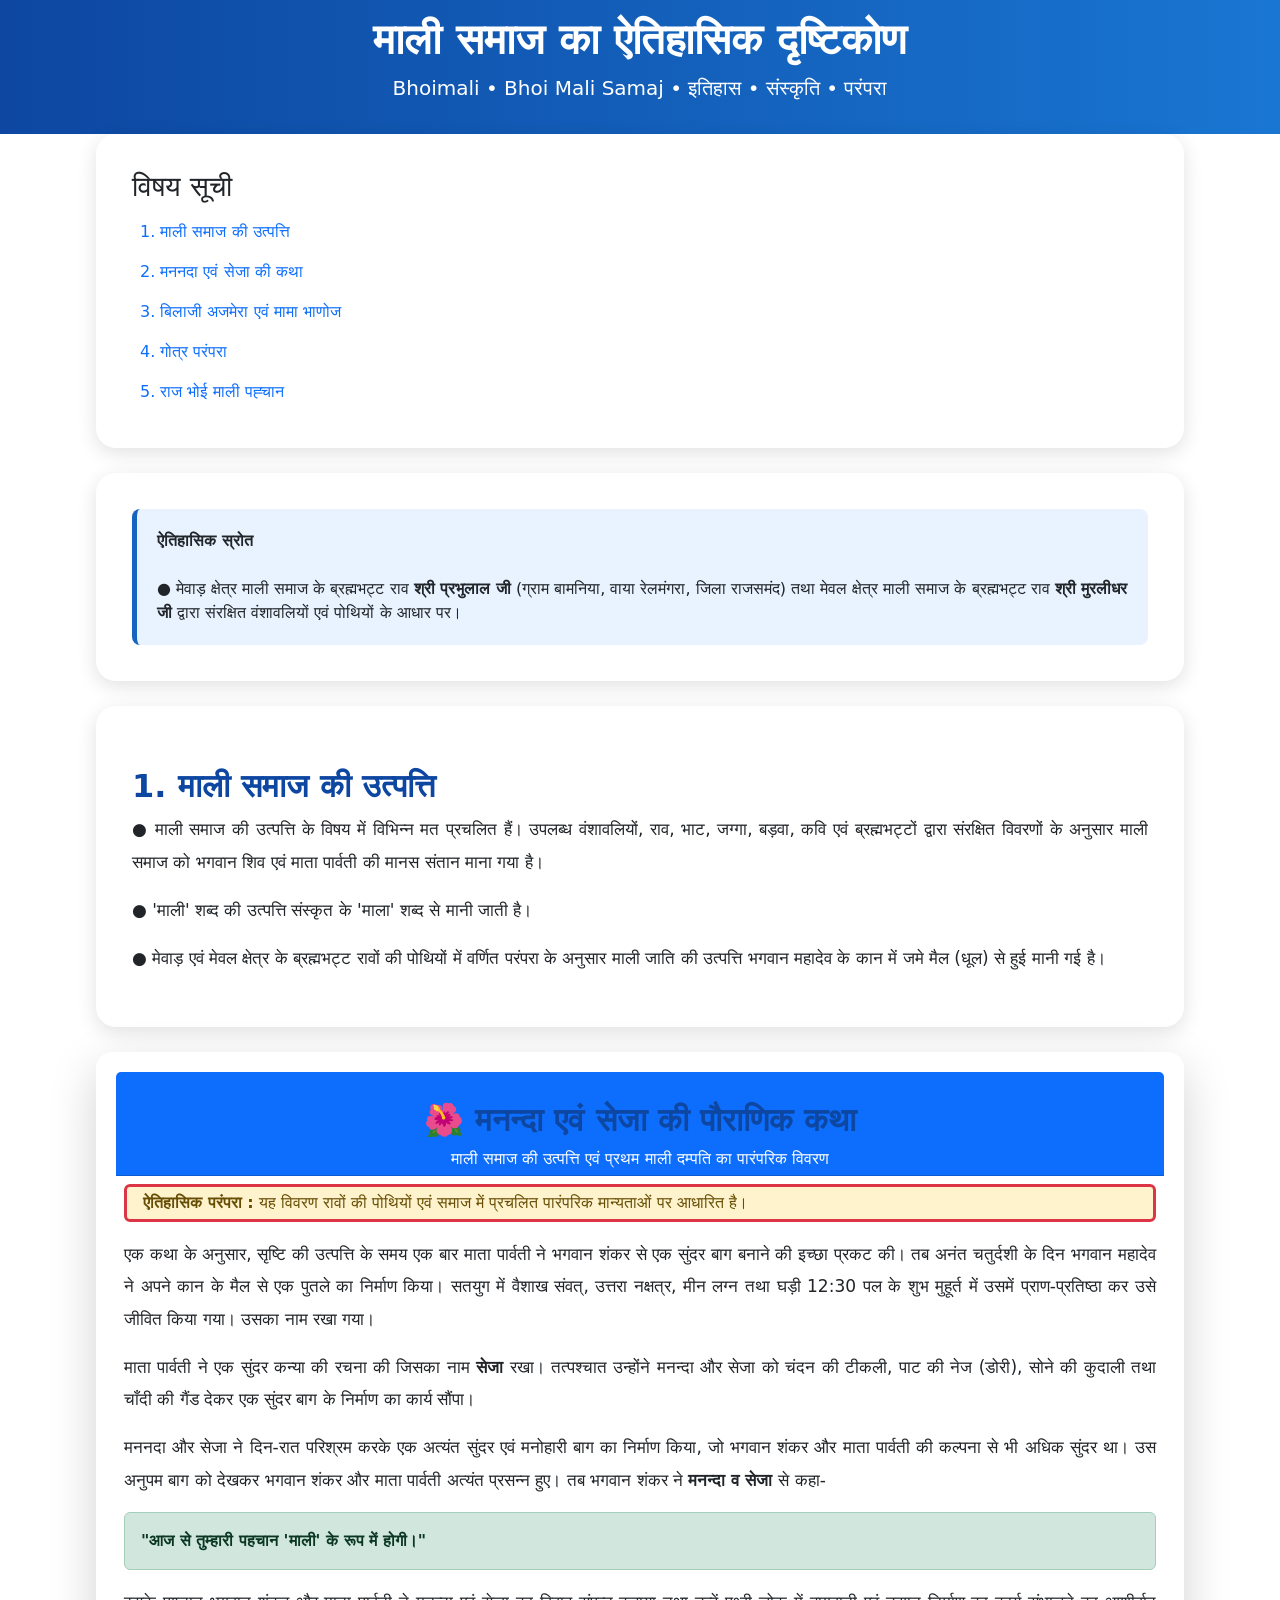
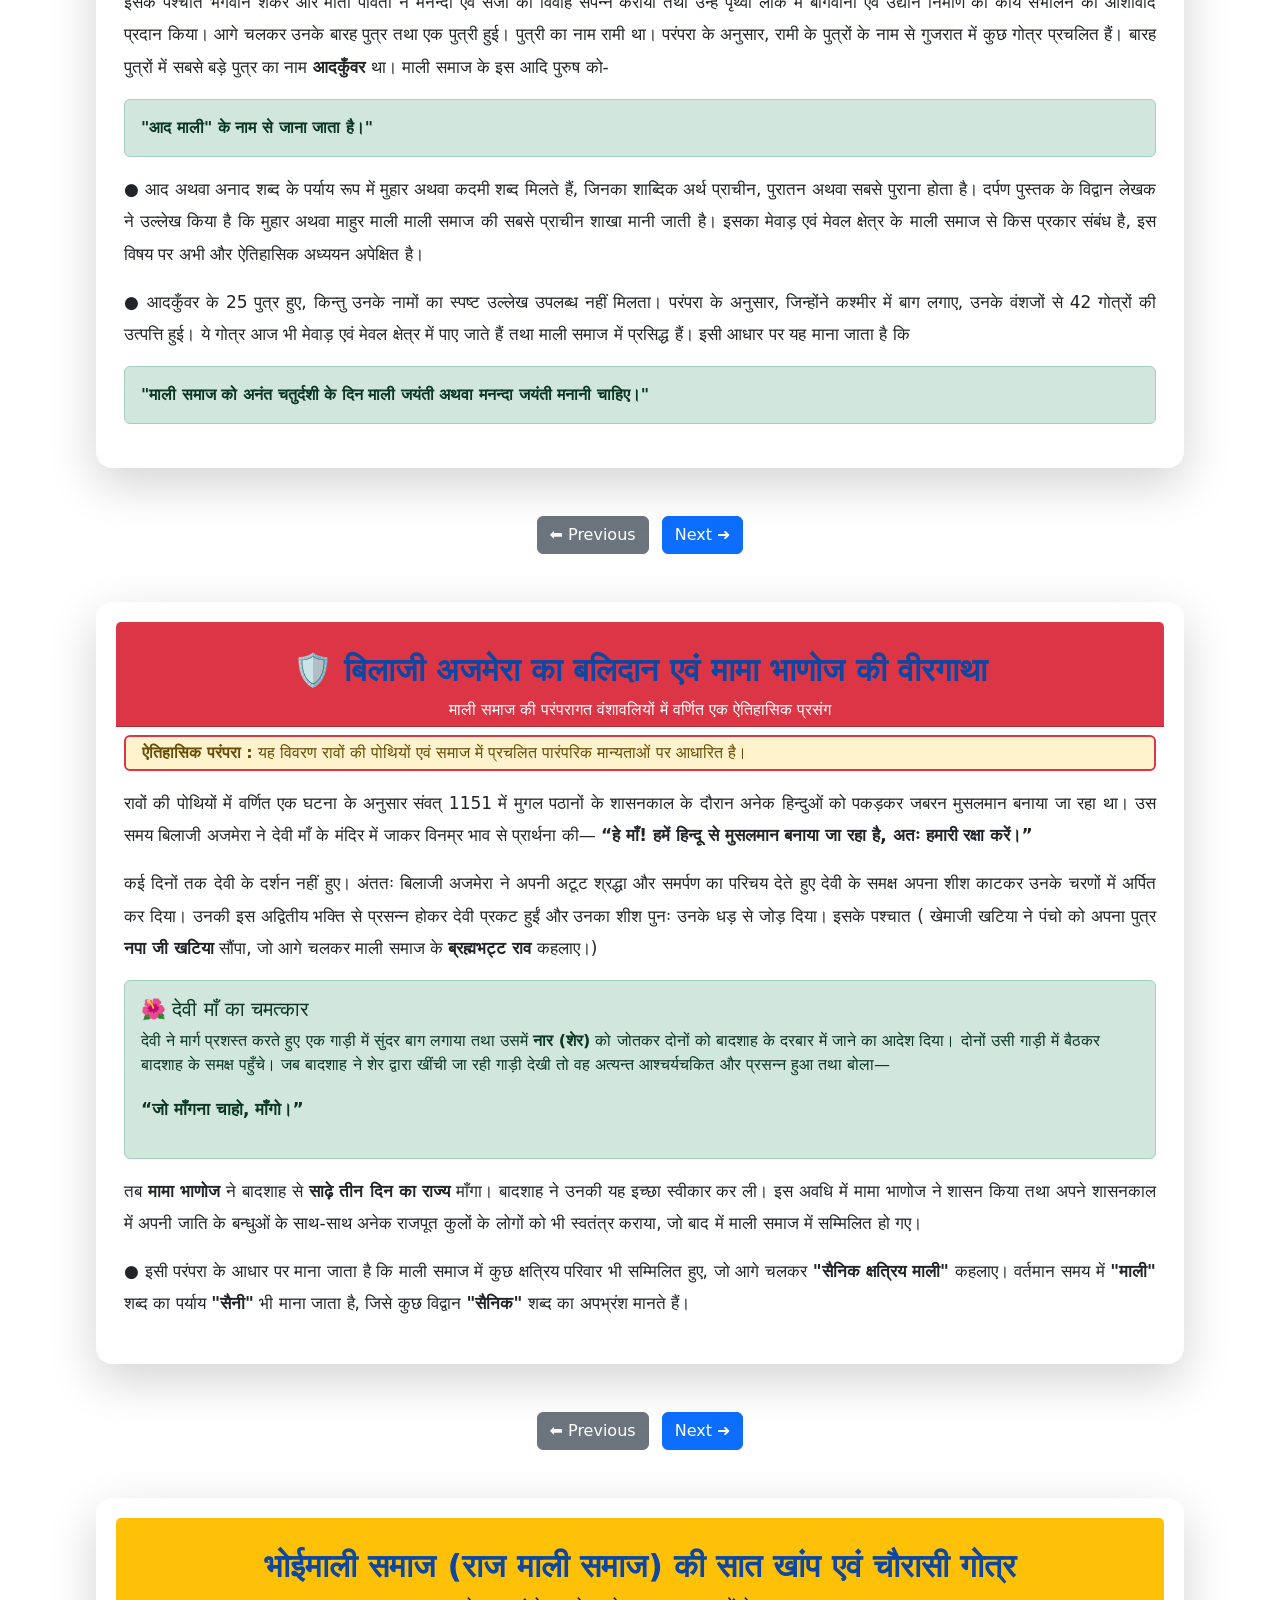
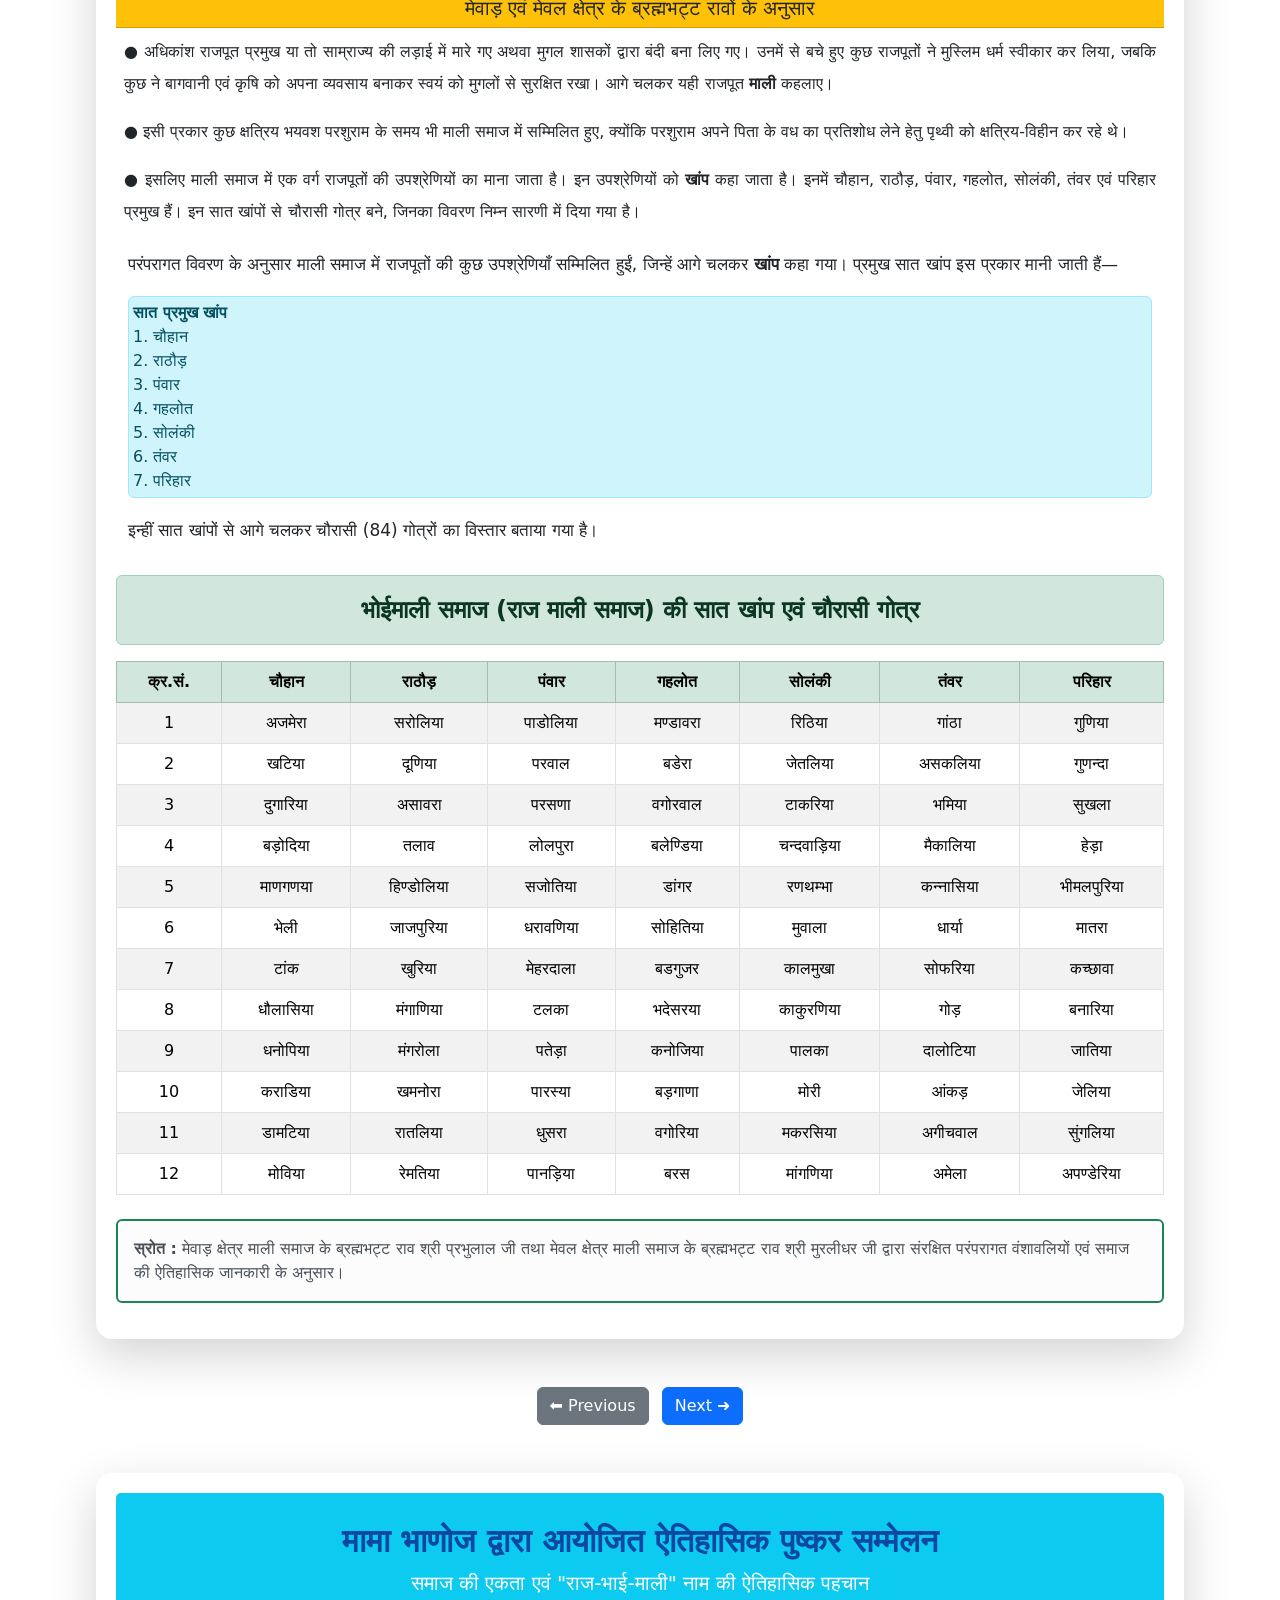
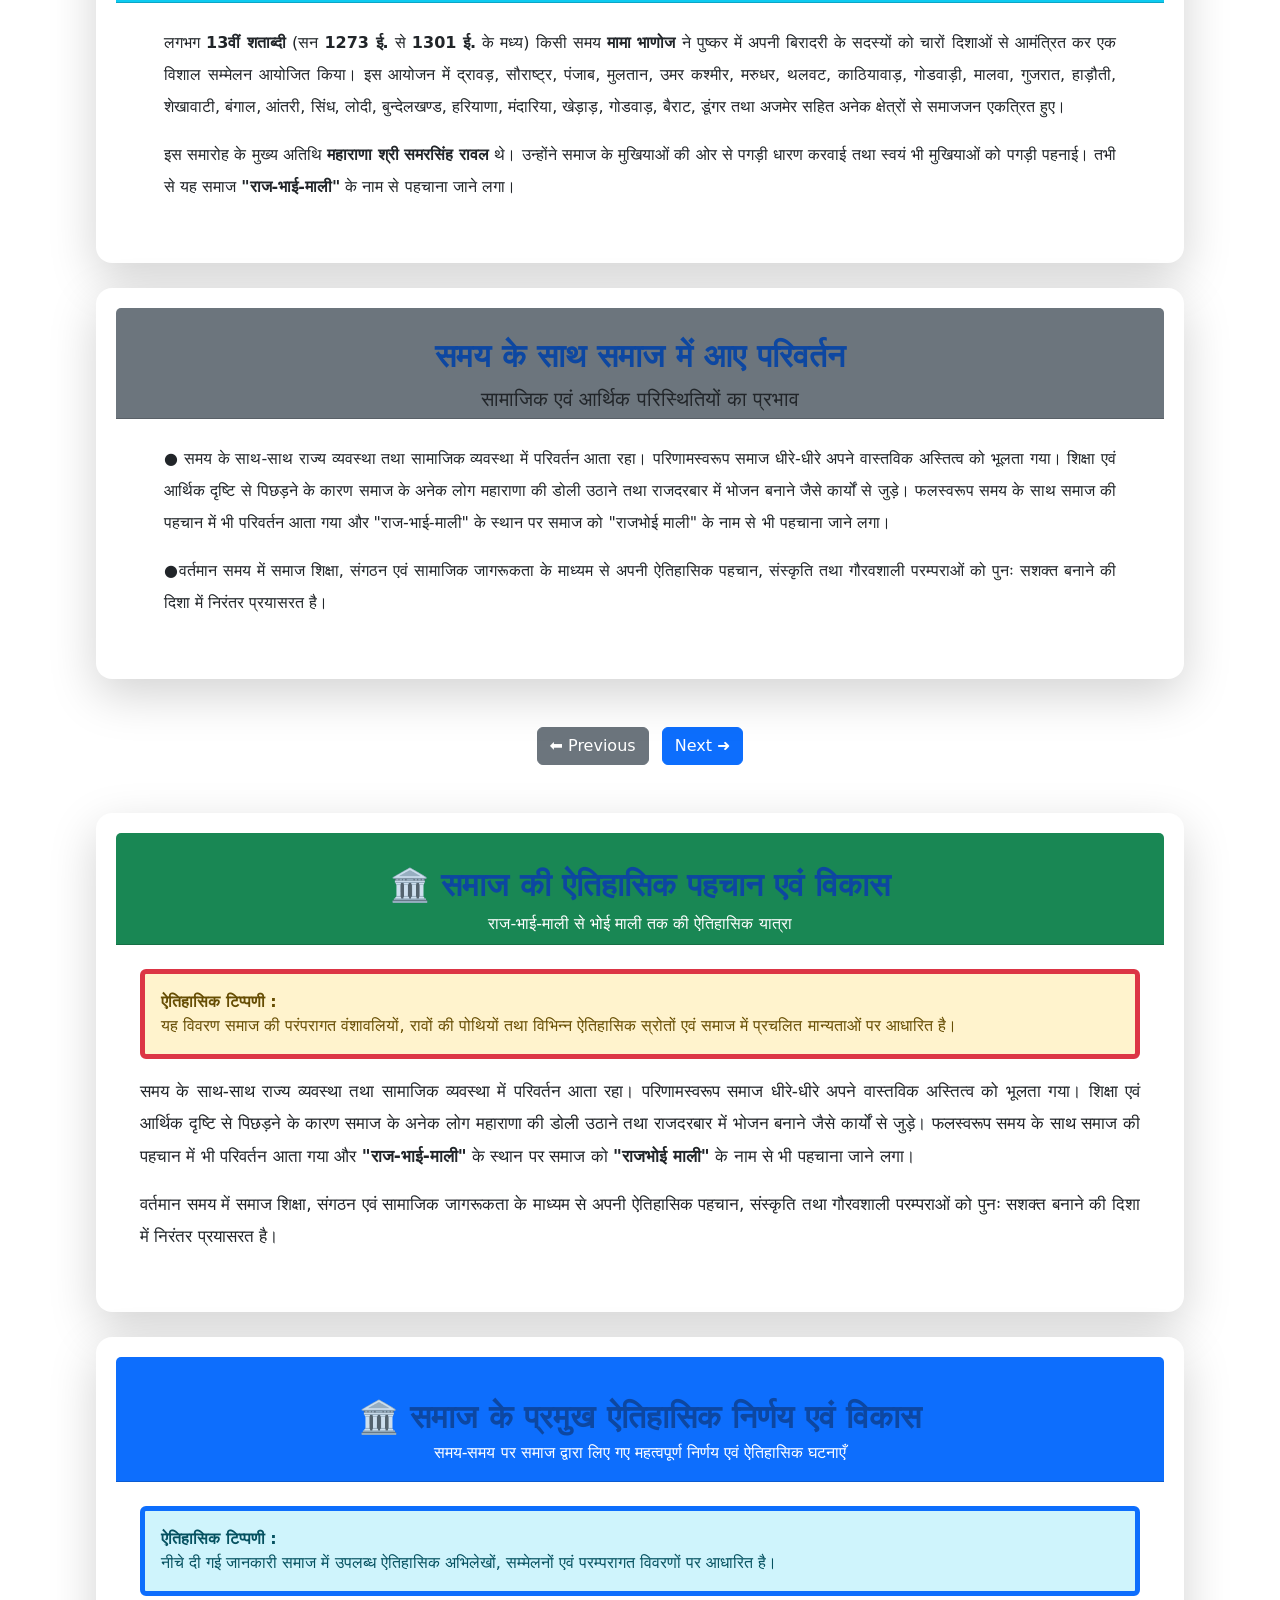
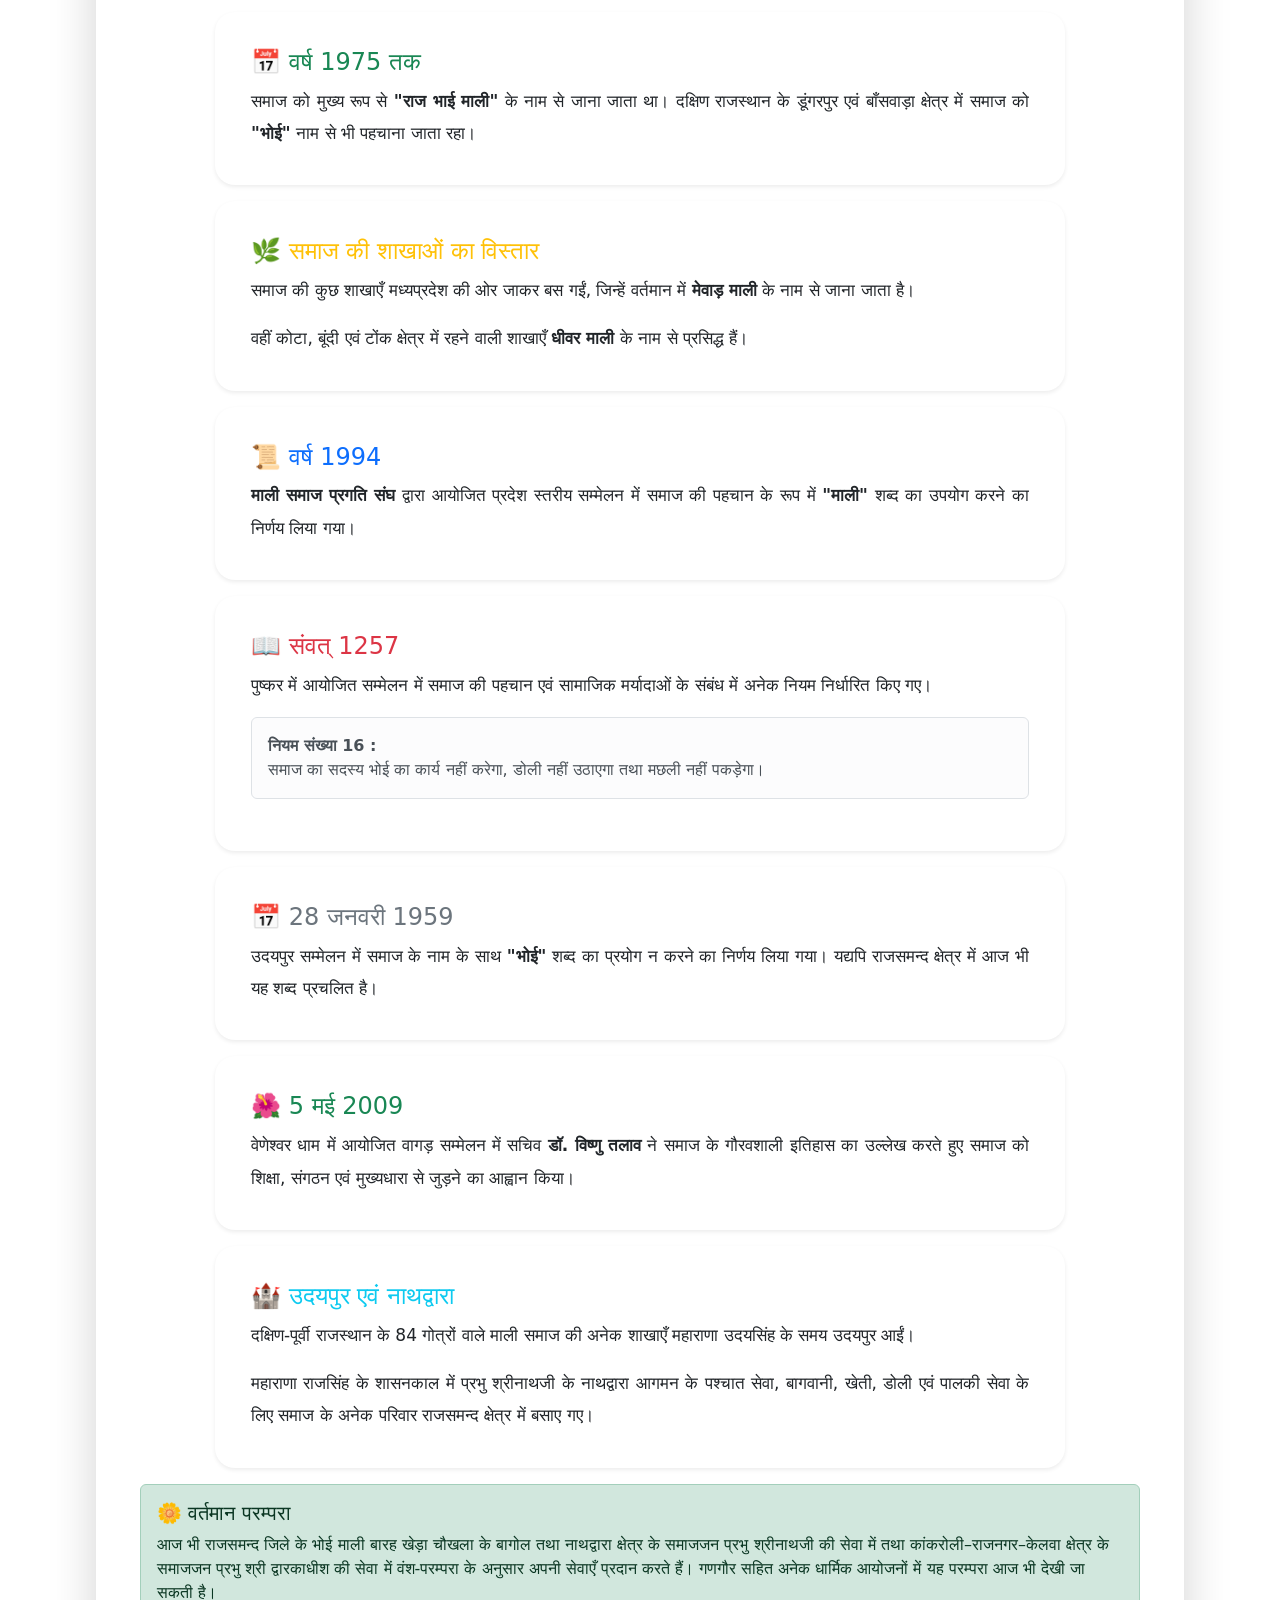
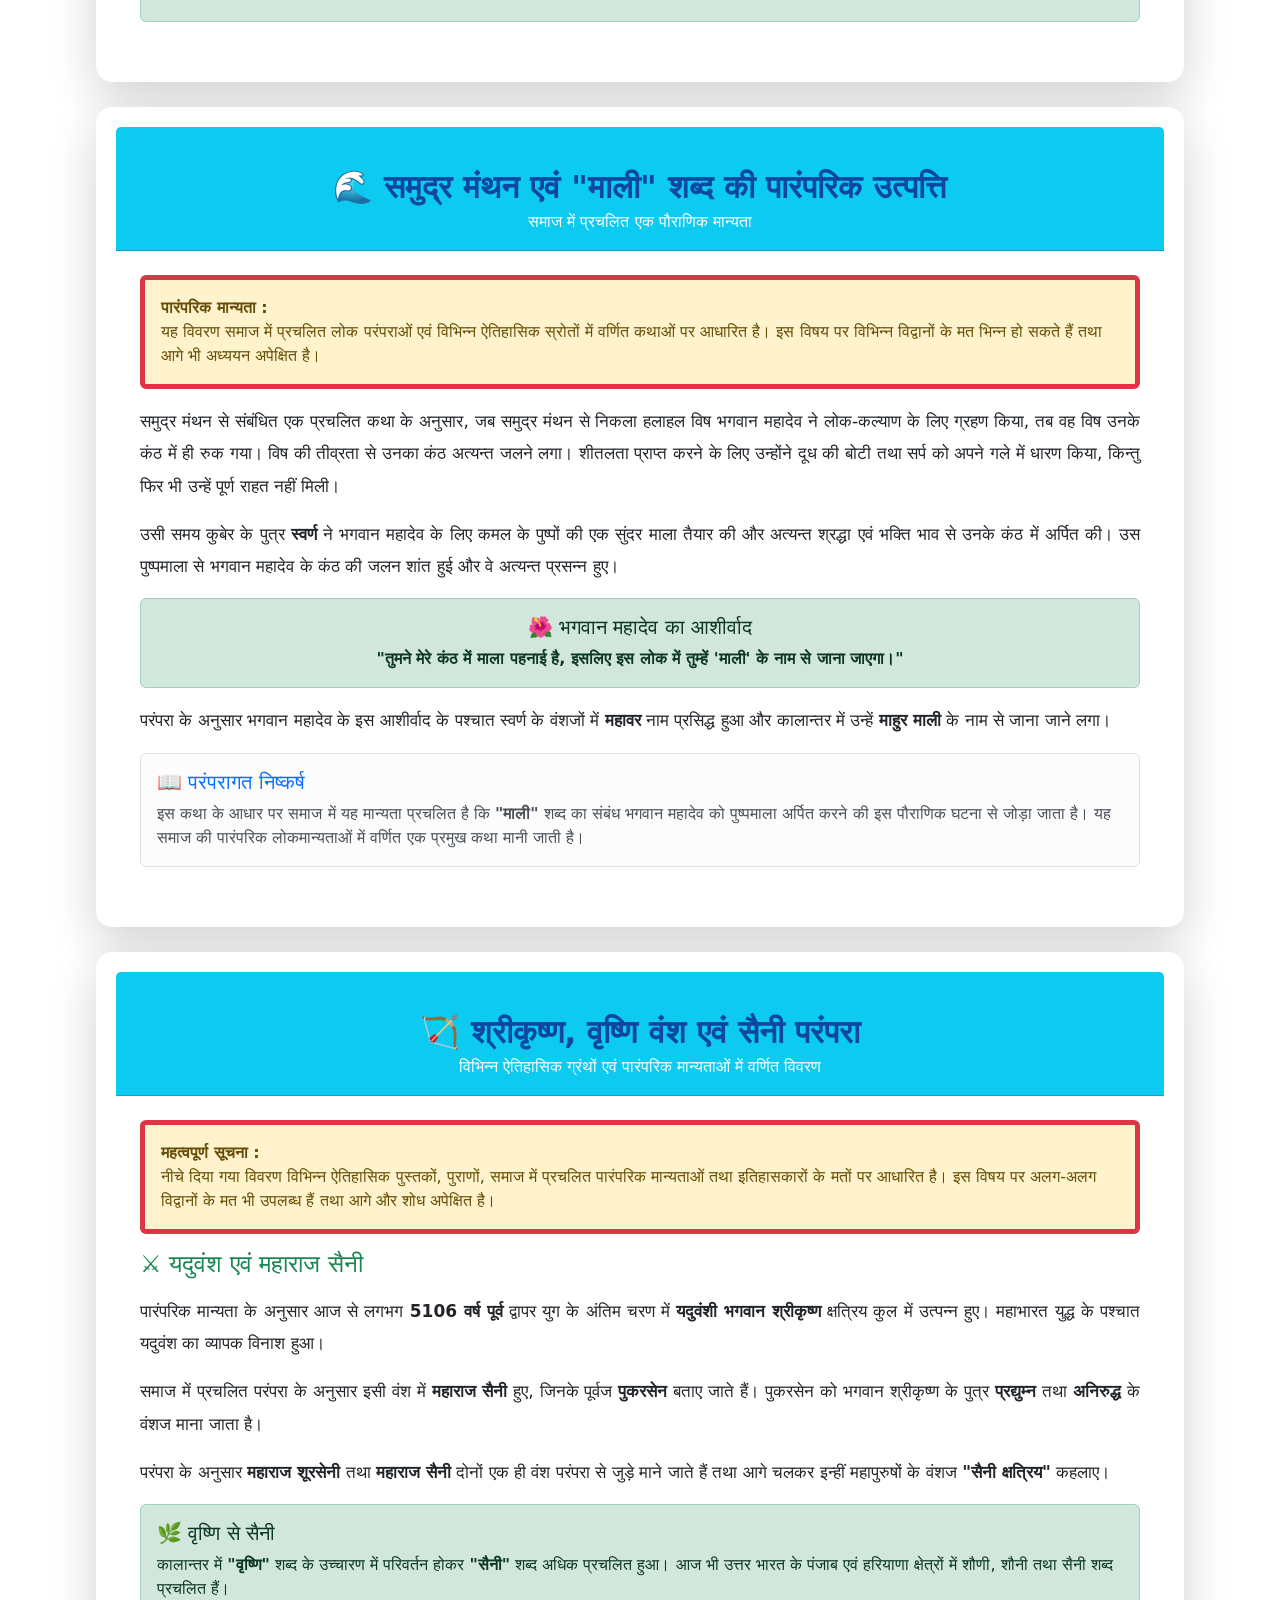
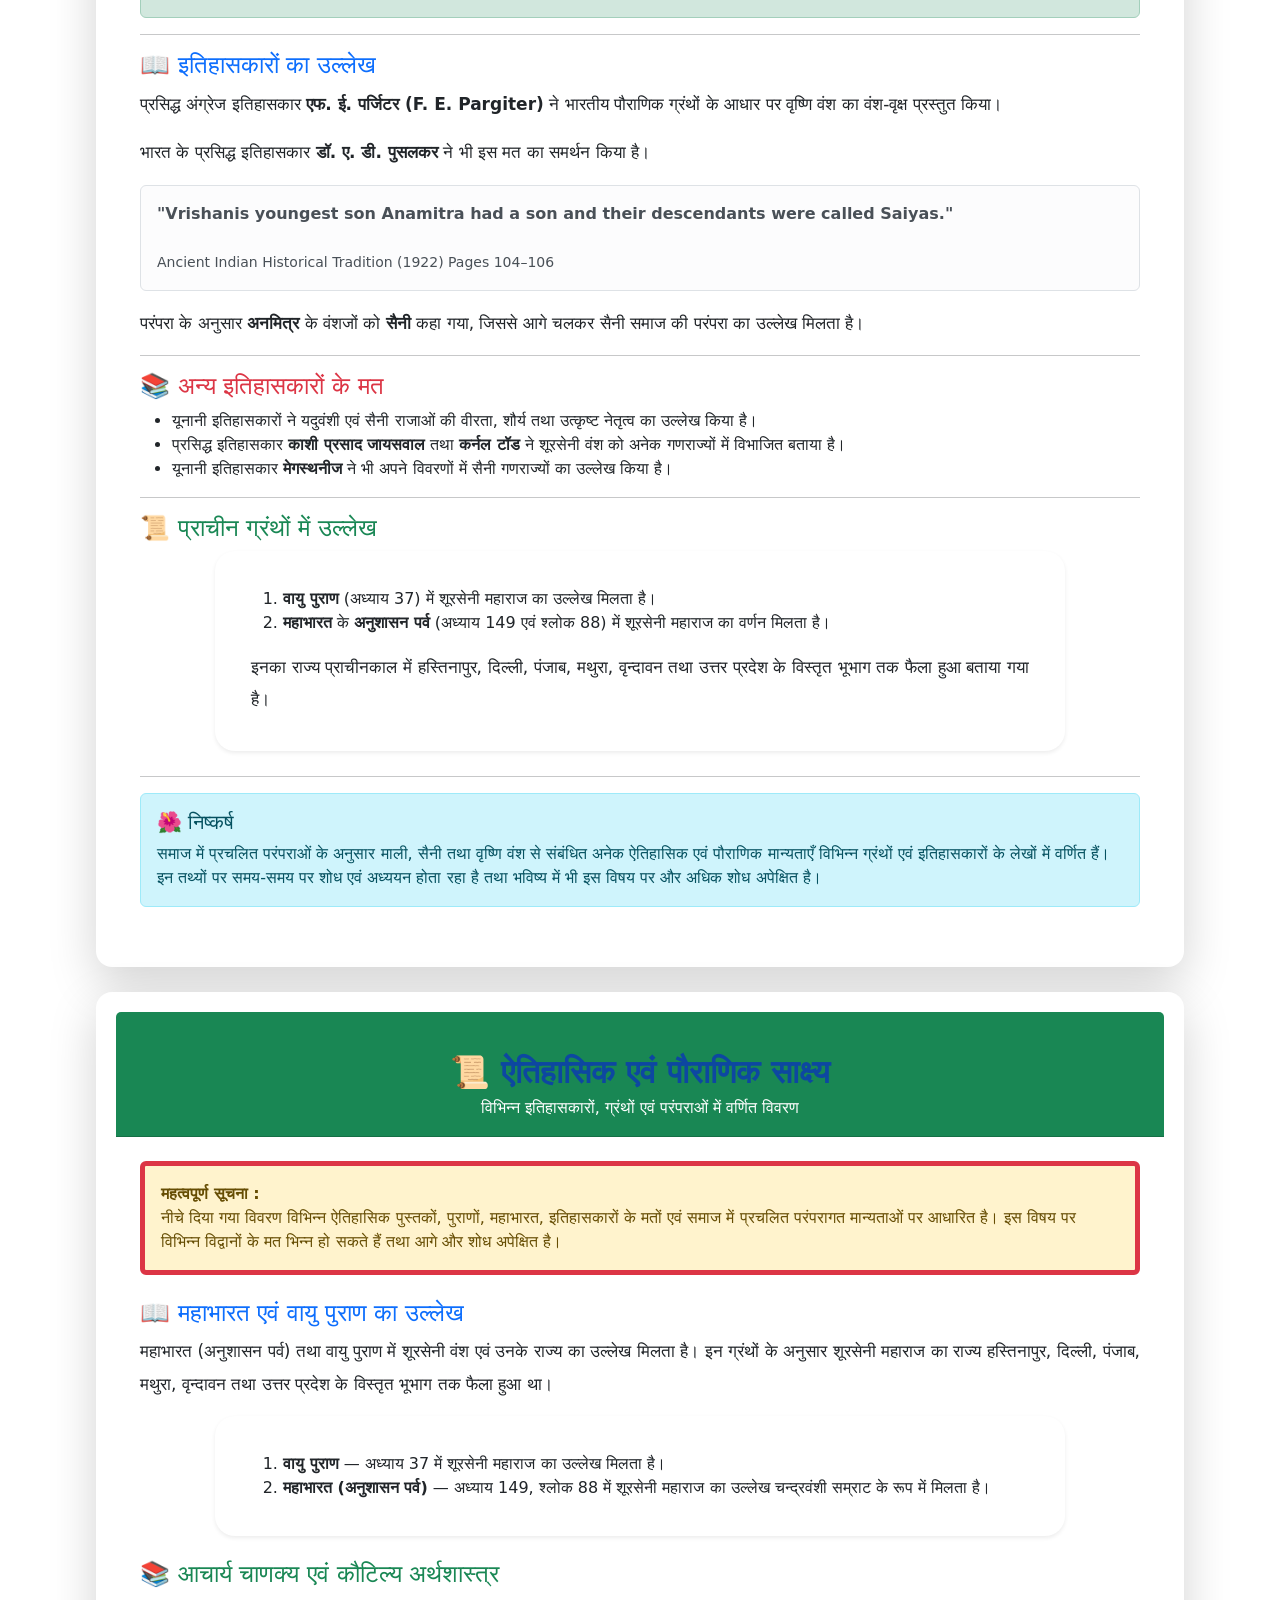
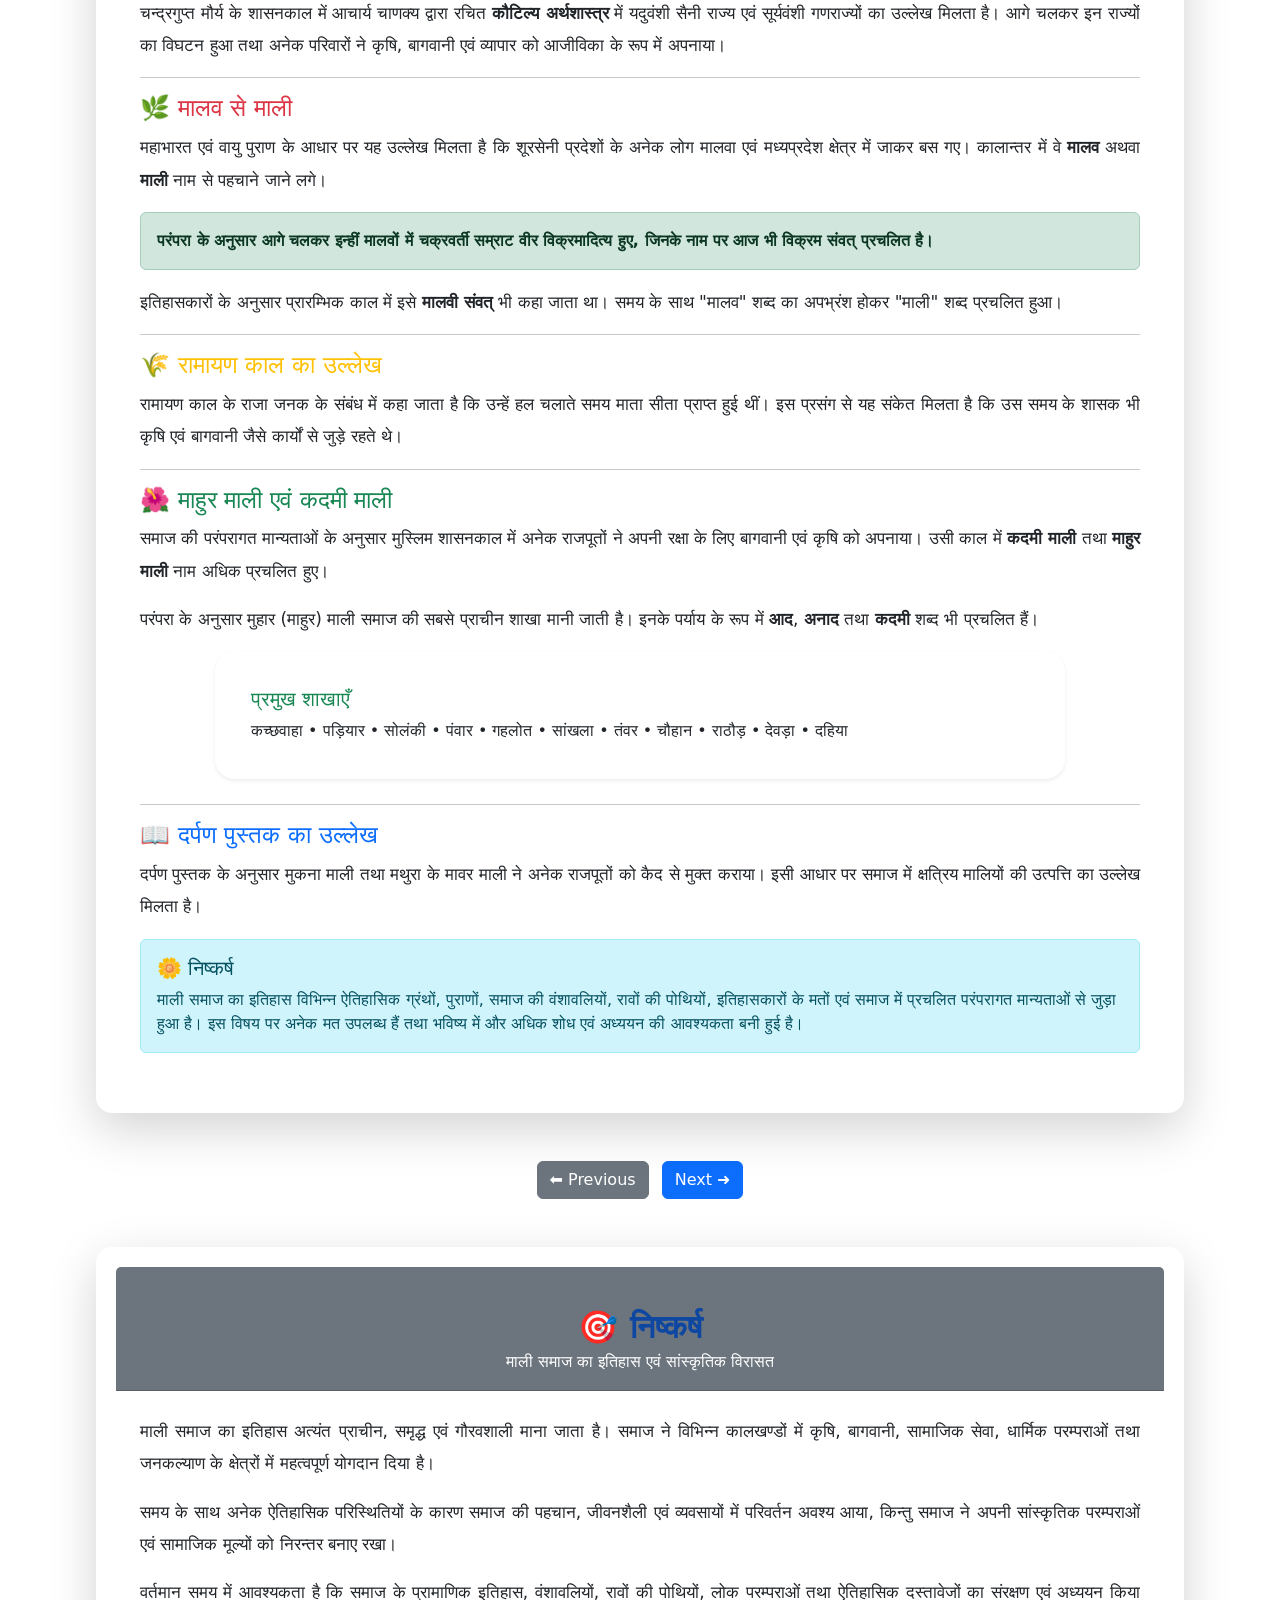
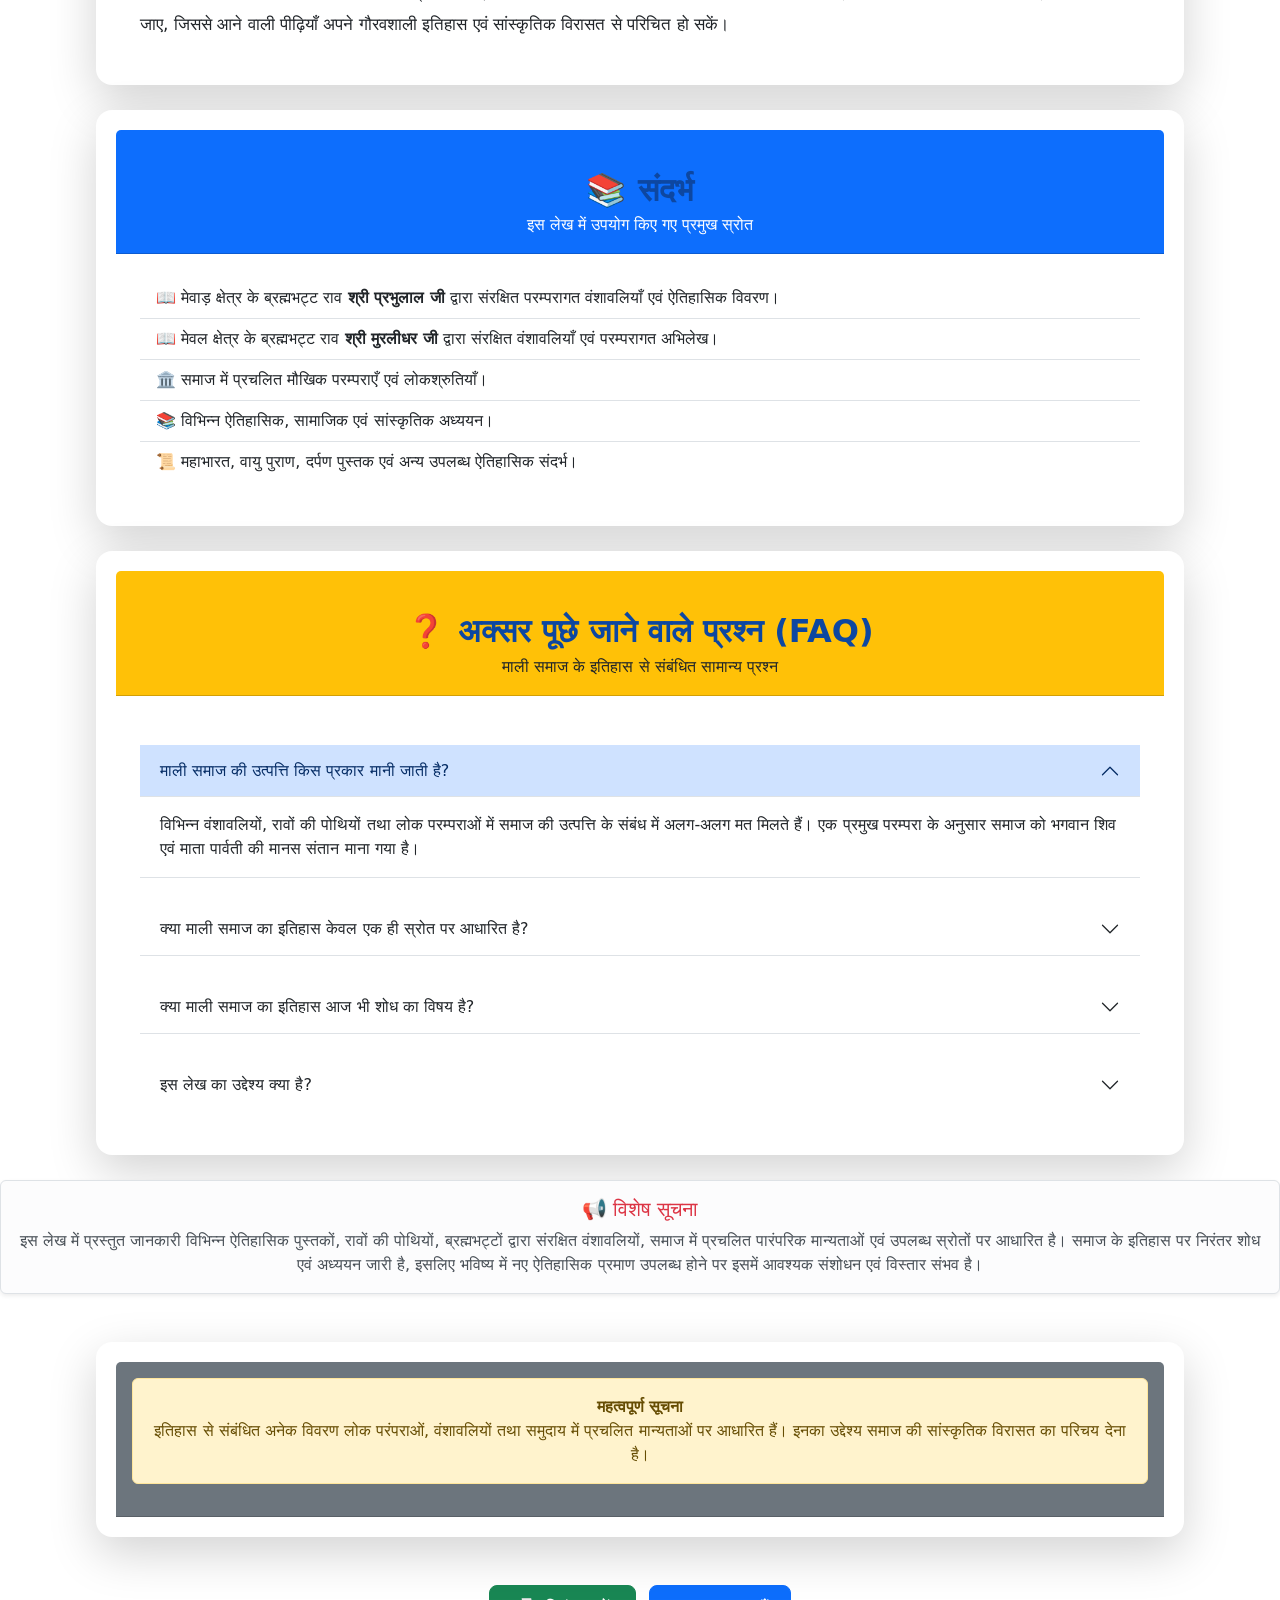
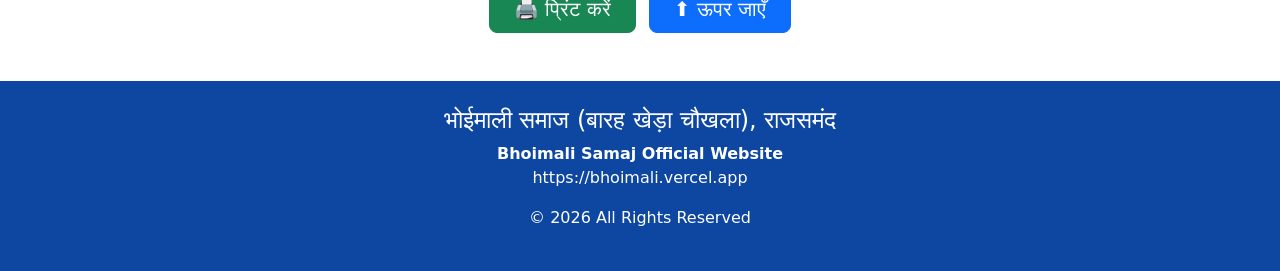
==== commit 9acc206a: "Update bhoimali-etihas.html" ====
--- a/bhoimali-etihas.html
+++ b/bhoimali-etihas.html
@@ -49,11 +49,7 @@
 
 
     <style>
-        body {
-            /* background: #f3f6fb; */
-            font-family: 'Noto Sans Devanagari', sans-serif;
-            /* line-height: 1.9; */
-        }
+      
 
         .hero {
             background: linear-gradient(90deg, #0d47a1, #1976d2);
@@ -68,12 +64,22 @@
         }
 
         .card {
+            /* width: 100%; */
             border: none;
             padding: 20px;
             border-radius: 20px;
             box-shadow: 0 5px 20px rgba(0, 0, 0, .12);
             margin-bottom: 25px;
         }
+
+@media (min-width: 769px) {
+    .card {
+        width: 85%;
+        max-width: 1100px;
+        margin: 0 auto 25px auto;
+    }
+}
+
 
         h2 {
             color: #0d47a1;
@@ -103,8 +109,6 @@
         }
 
 
-
-
         .card-body p,
 article p{
     text-align:justify;
@@ -112,6 +116,15 @@
     line-height:1.9;
     font-size:17px;
 }
+
+
+.hisbox{
+
+
+    width: 100%;
+}
+
+
 
     </style>
 
@@ -148,7 +161,9 @@
             Bhoimali • Bhoi Mali Samaj • इतिहास • संस्कृति • परंपरा
         </p>
     </section>
-    <div class="container mt-7">
+    <!-- <div class="hisbox mt-7">  -->
+        
+            
         <div class="card">
             <div class="card-body">
 
@@ -2182,7 +2197,7 @@
     </footer>
 
 
-    </div>
+    <!-- </div> -->
 
 
 
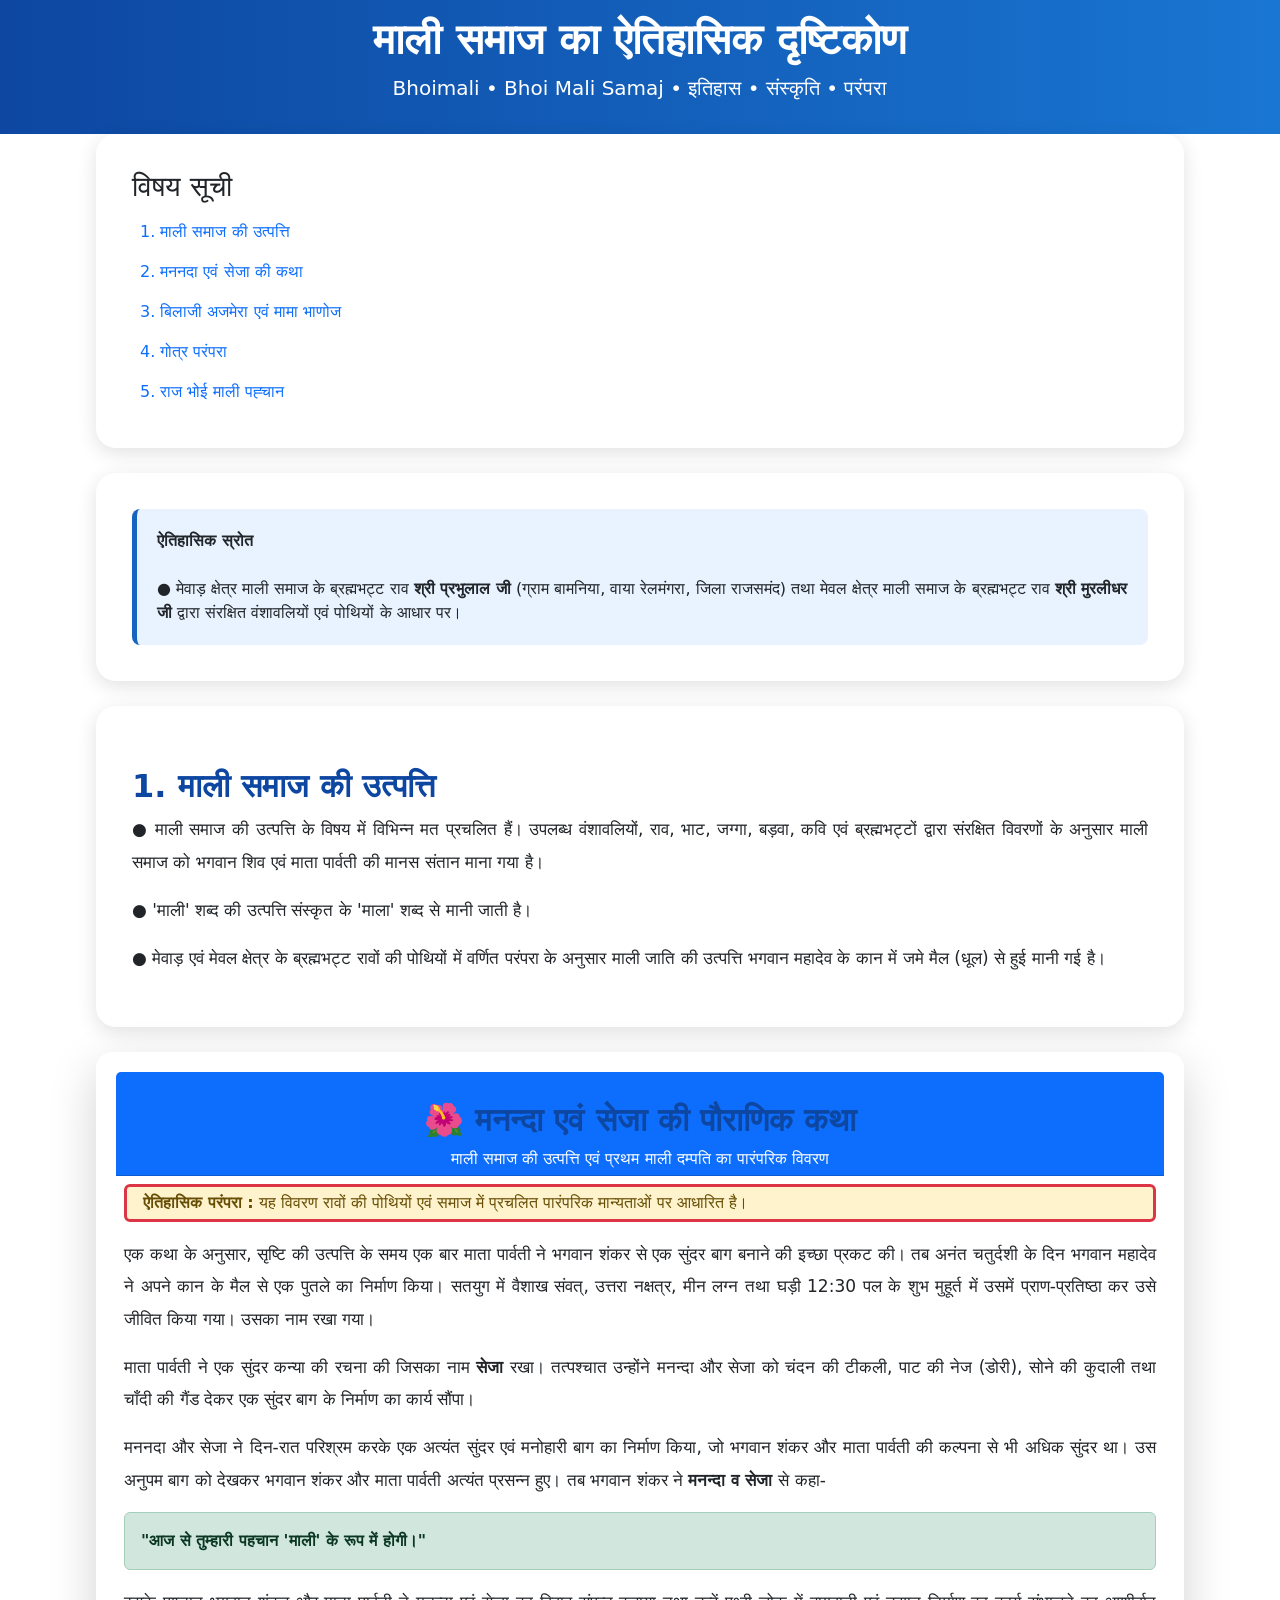
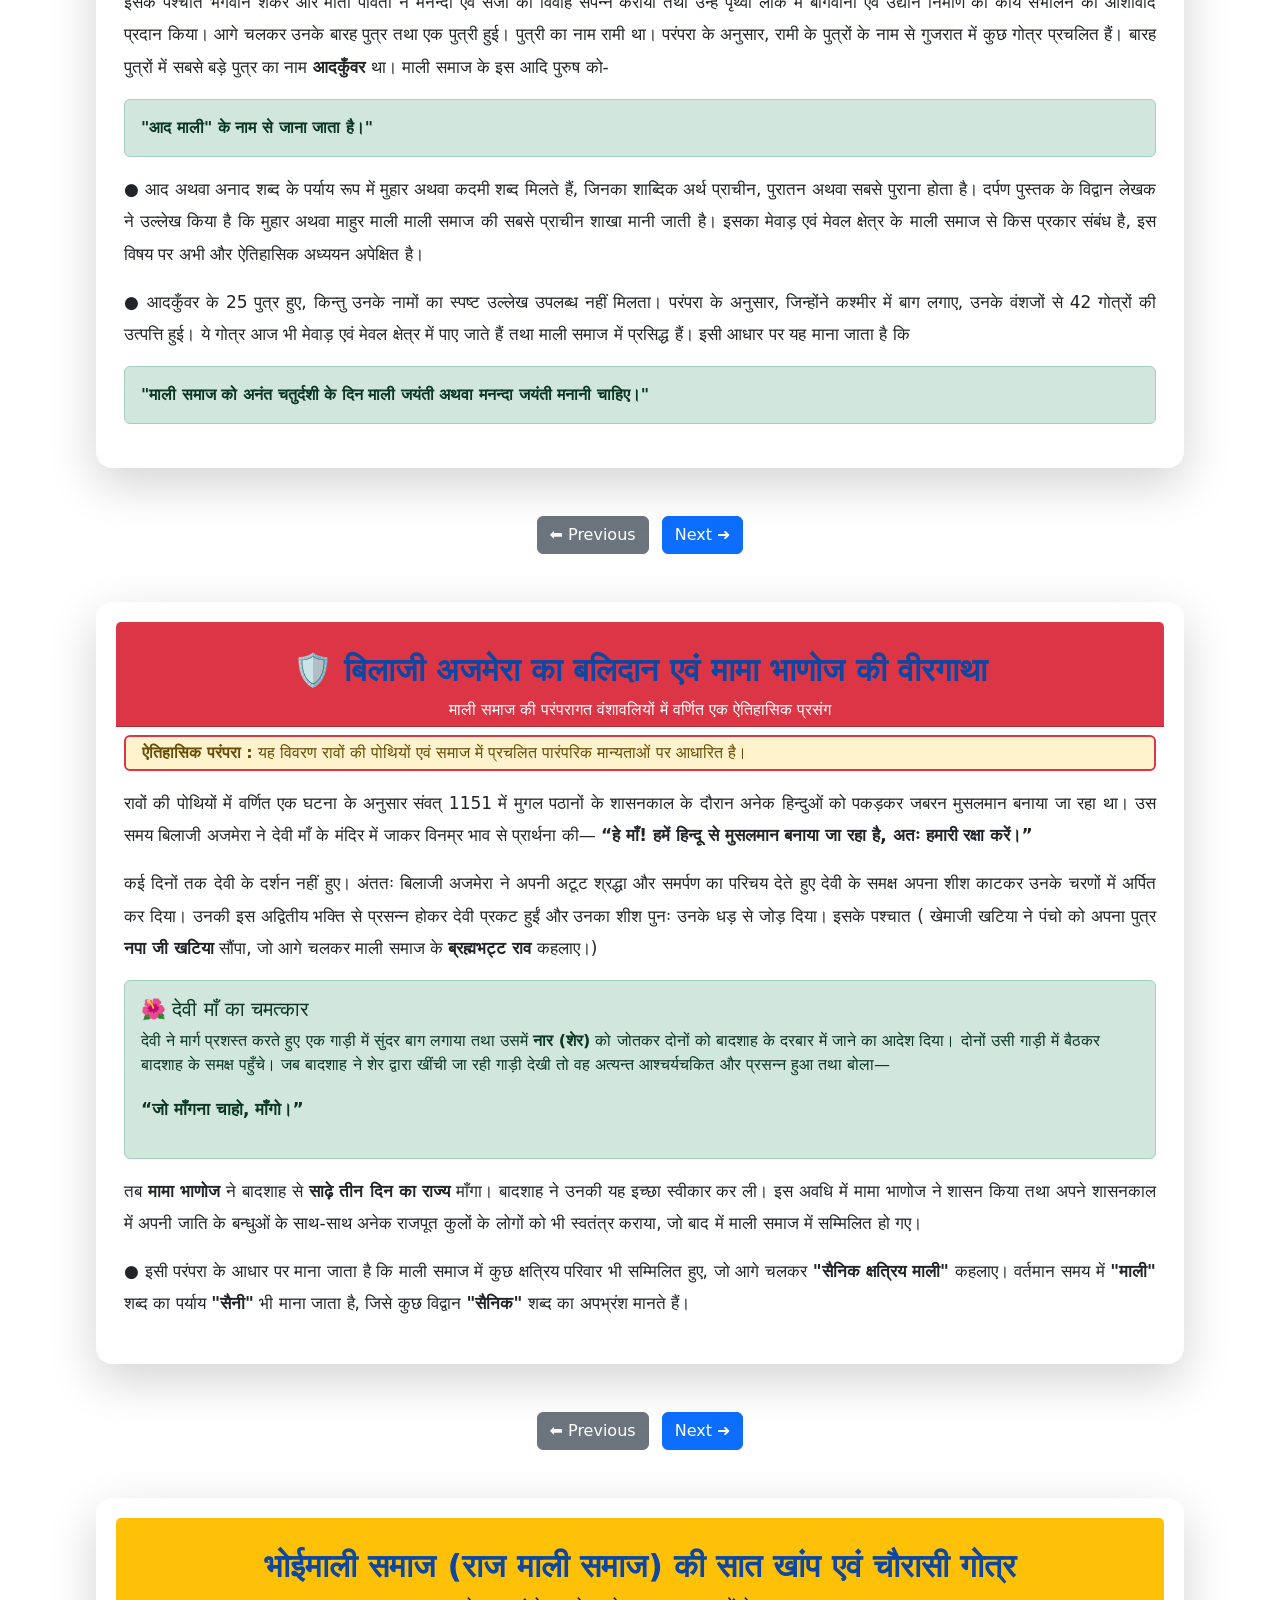
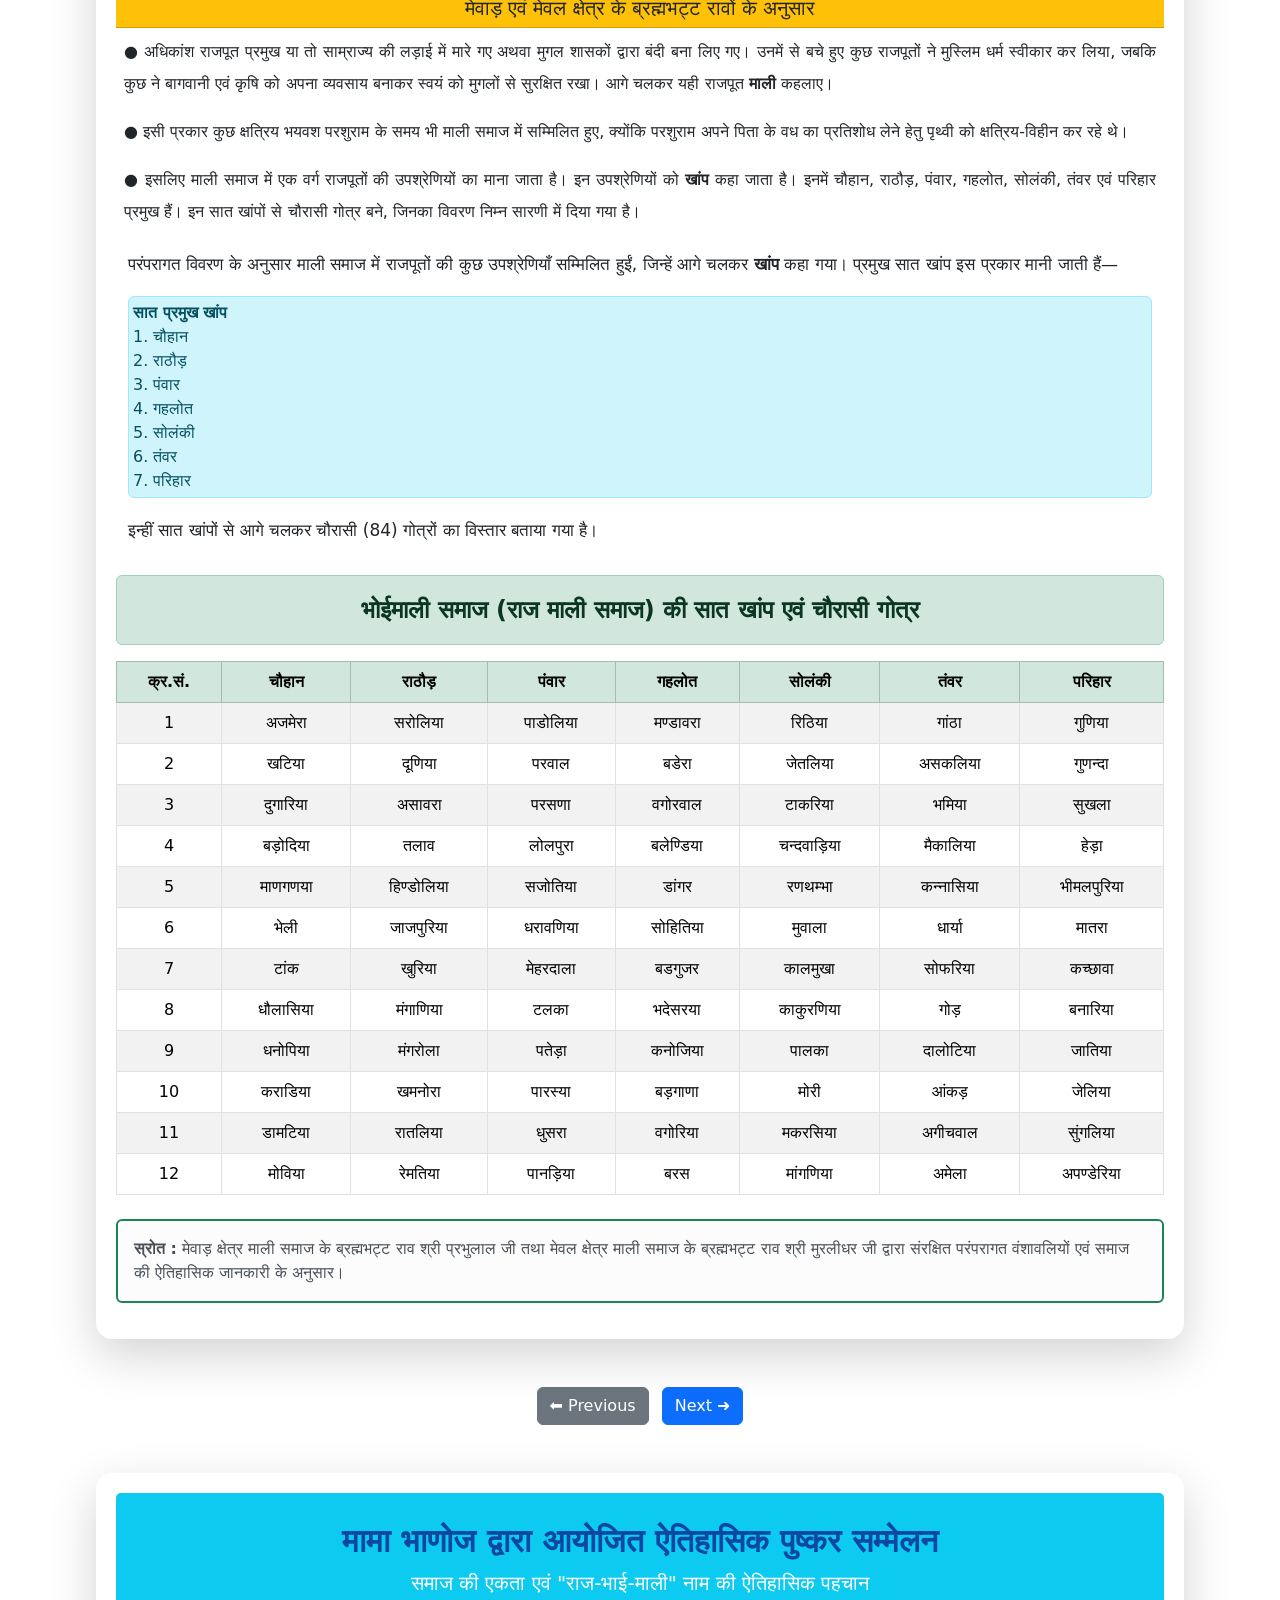
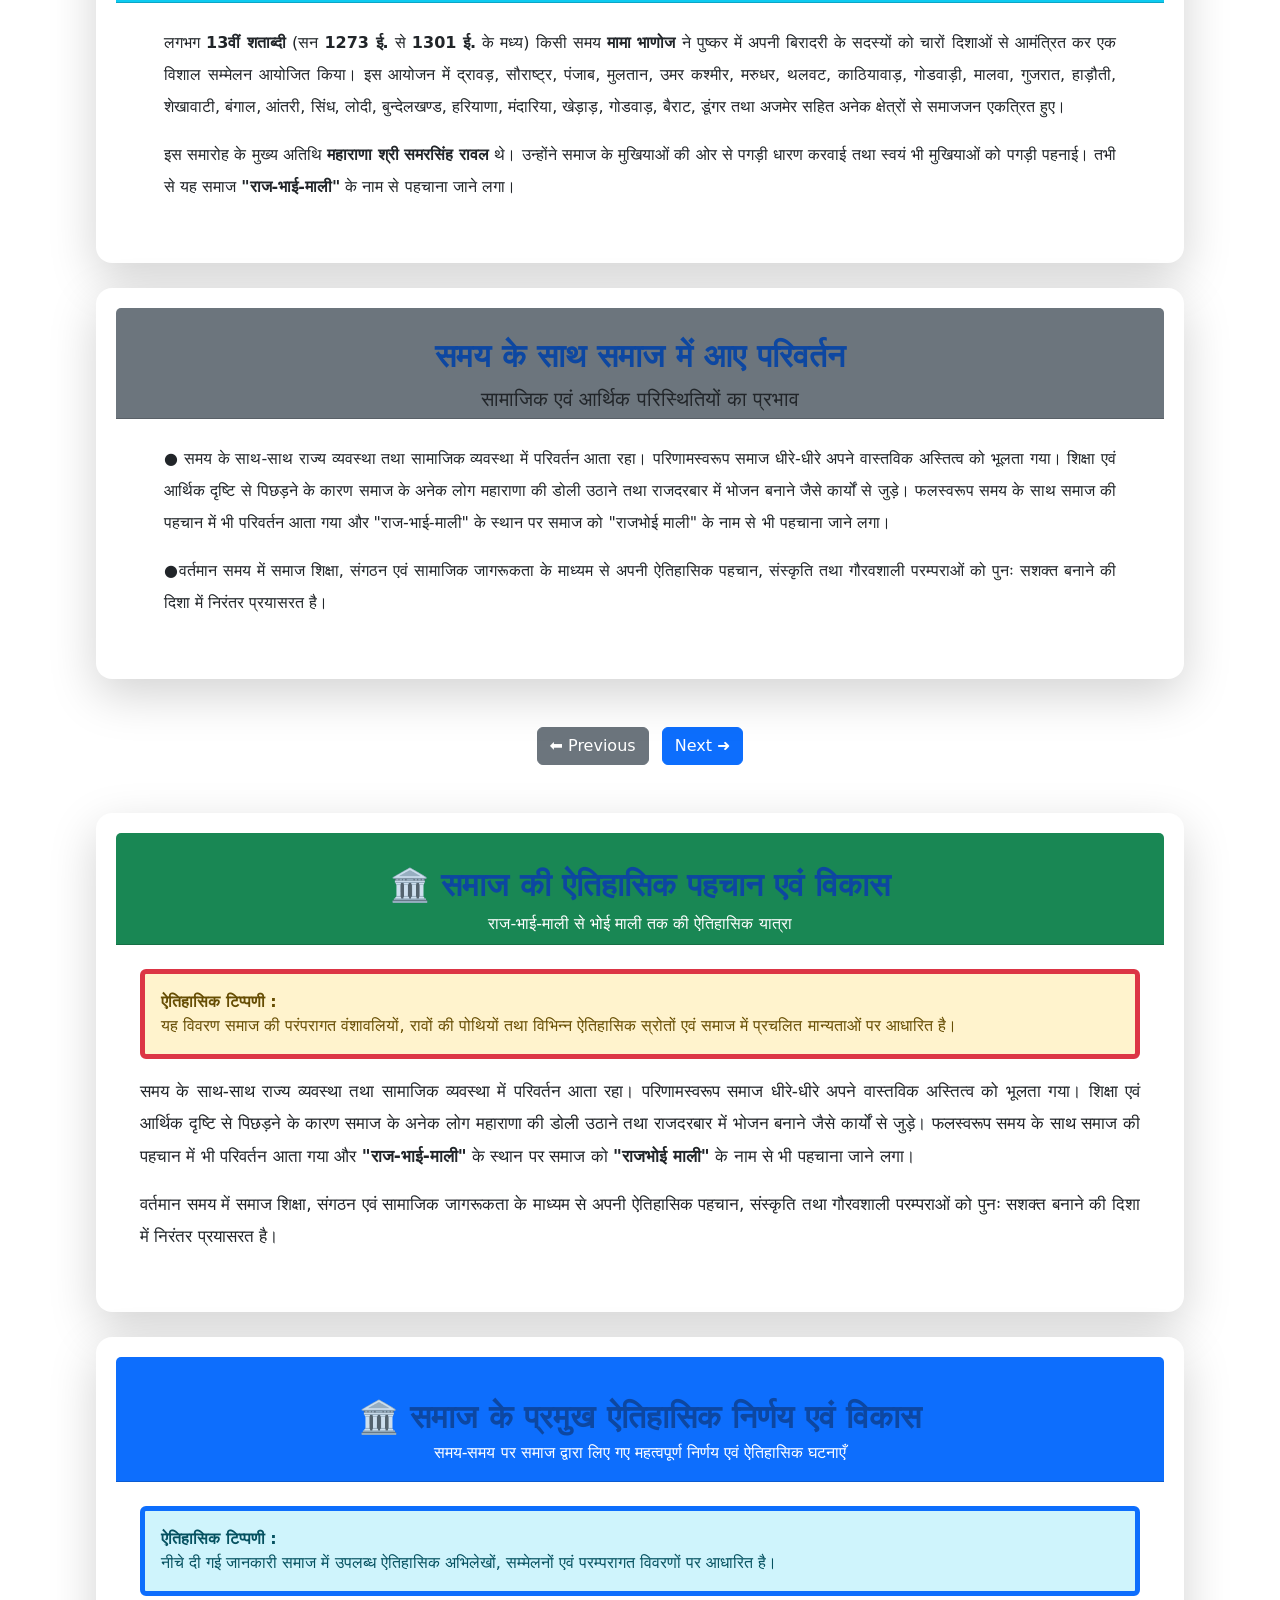
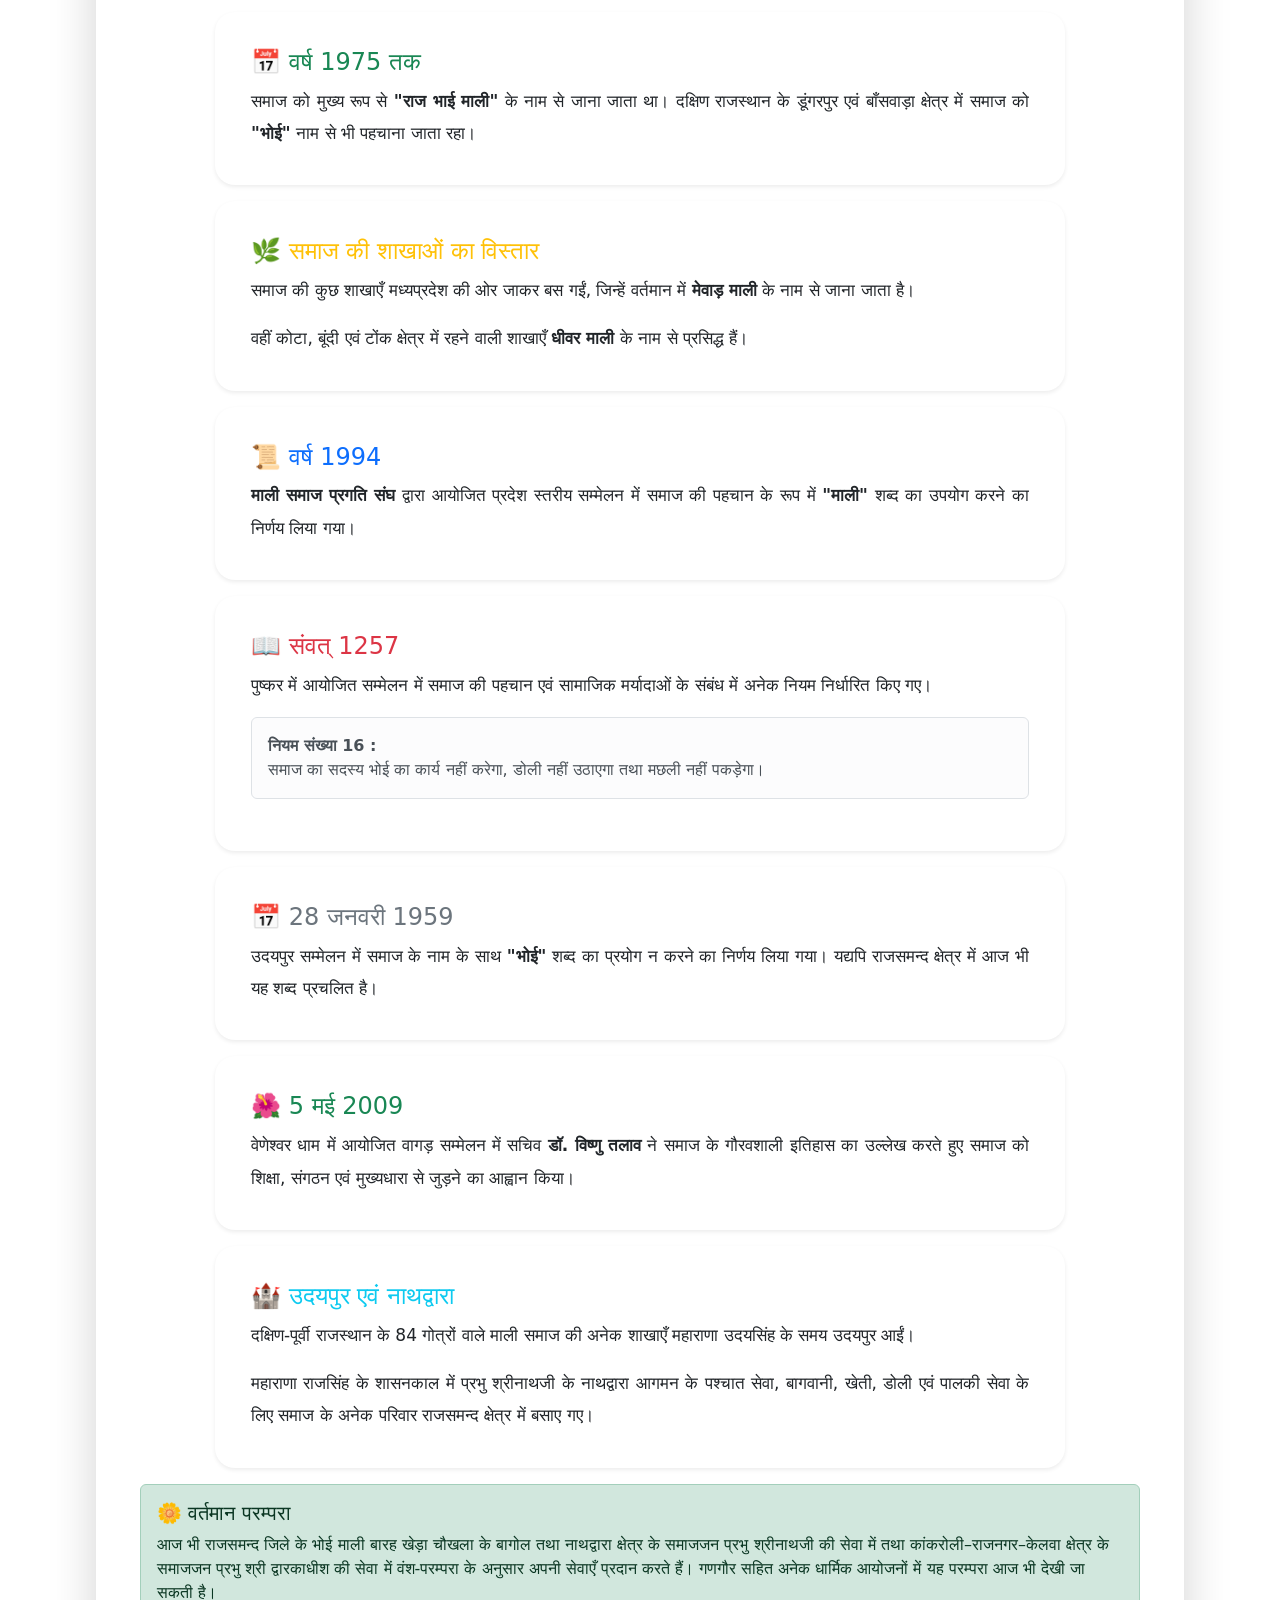
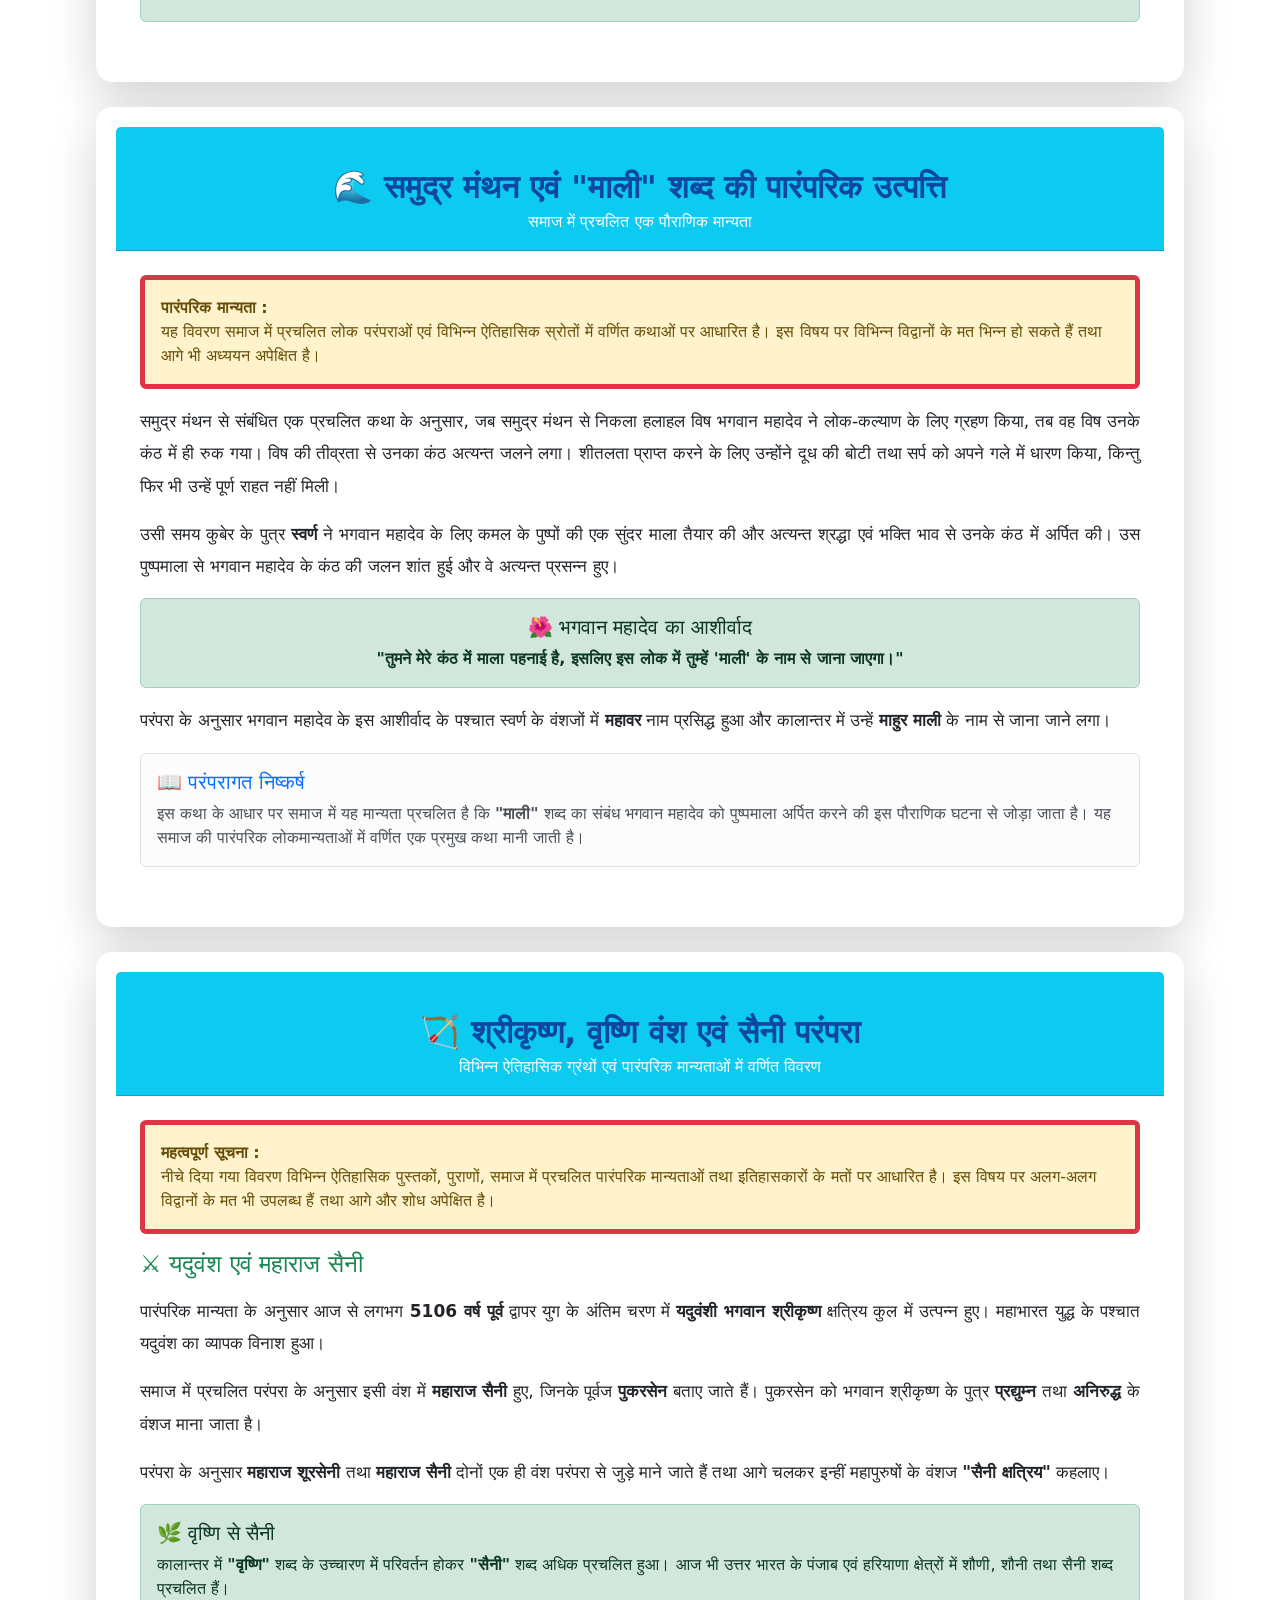
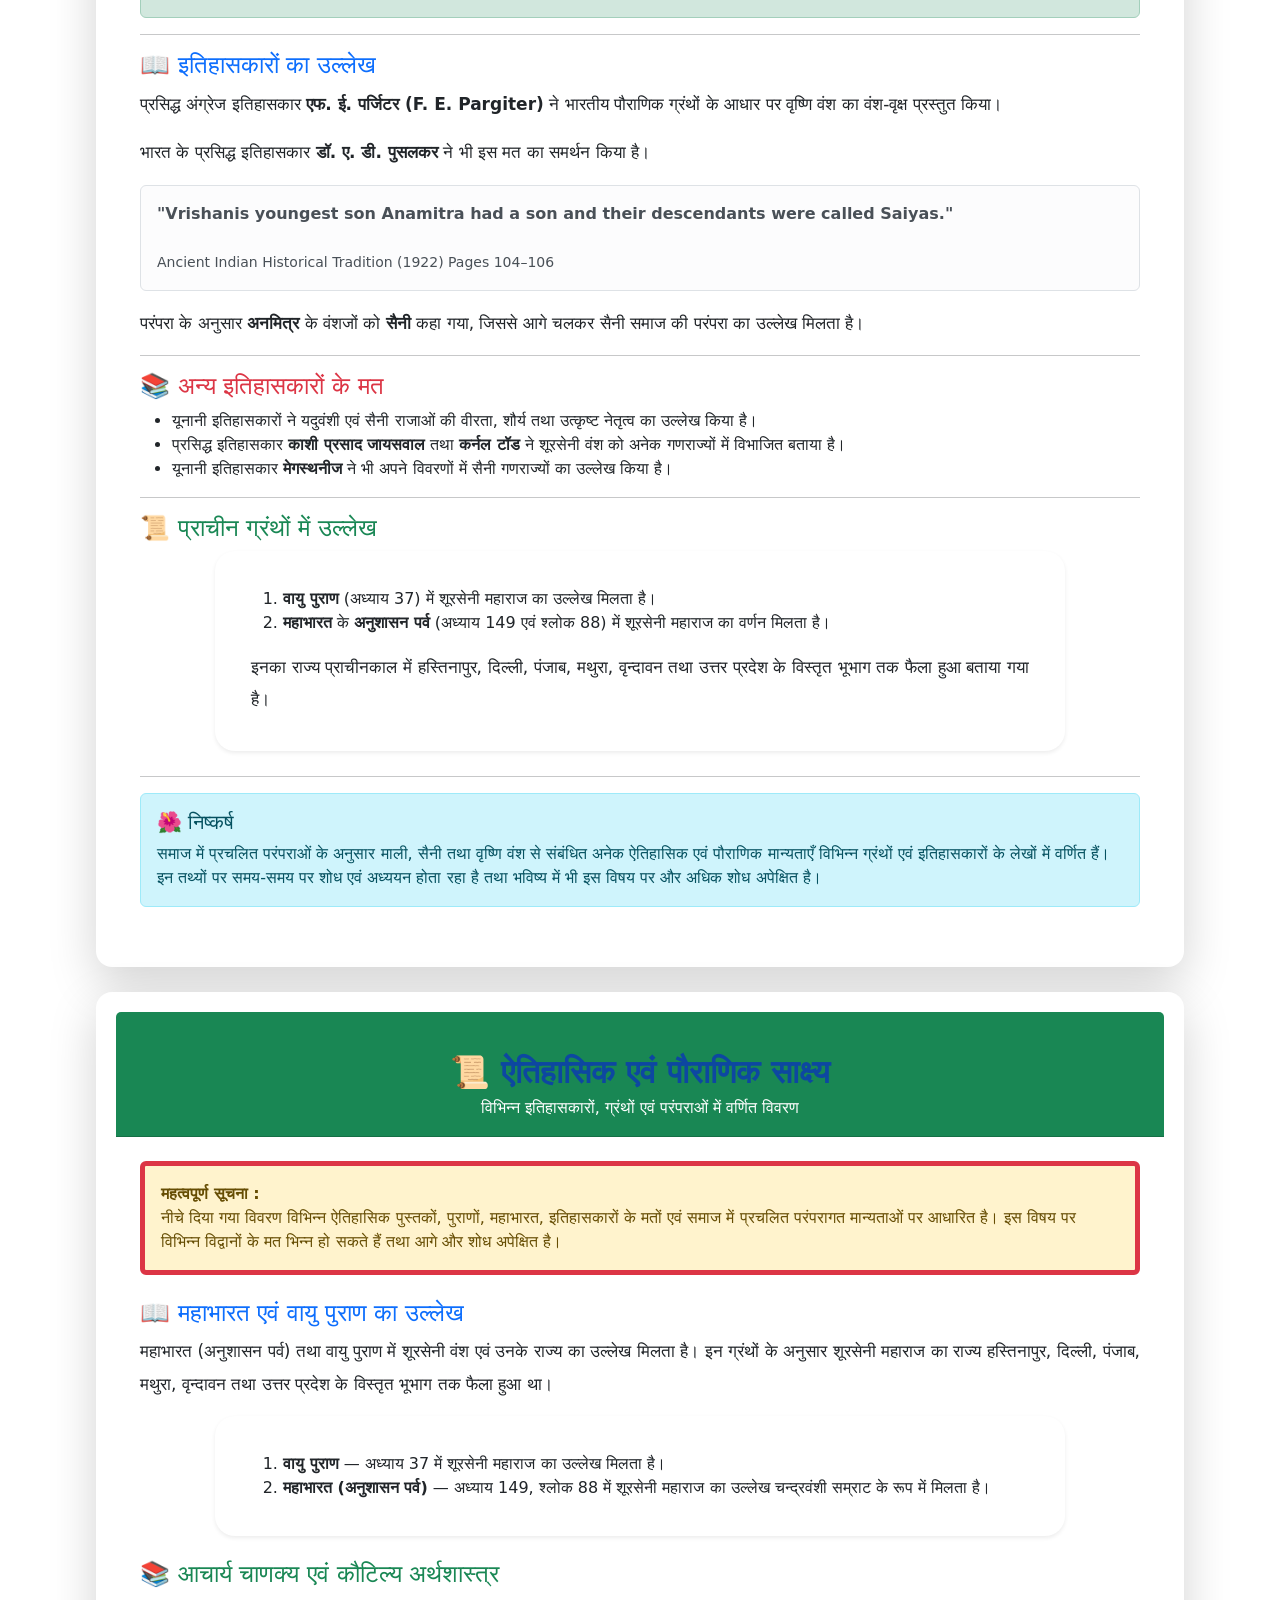
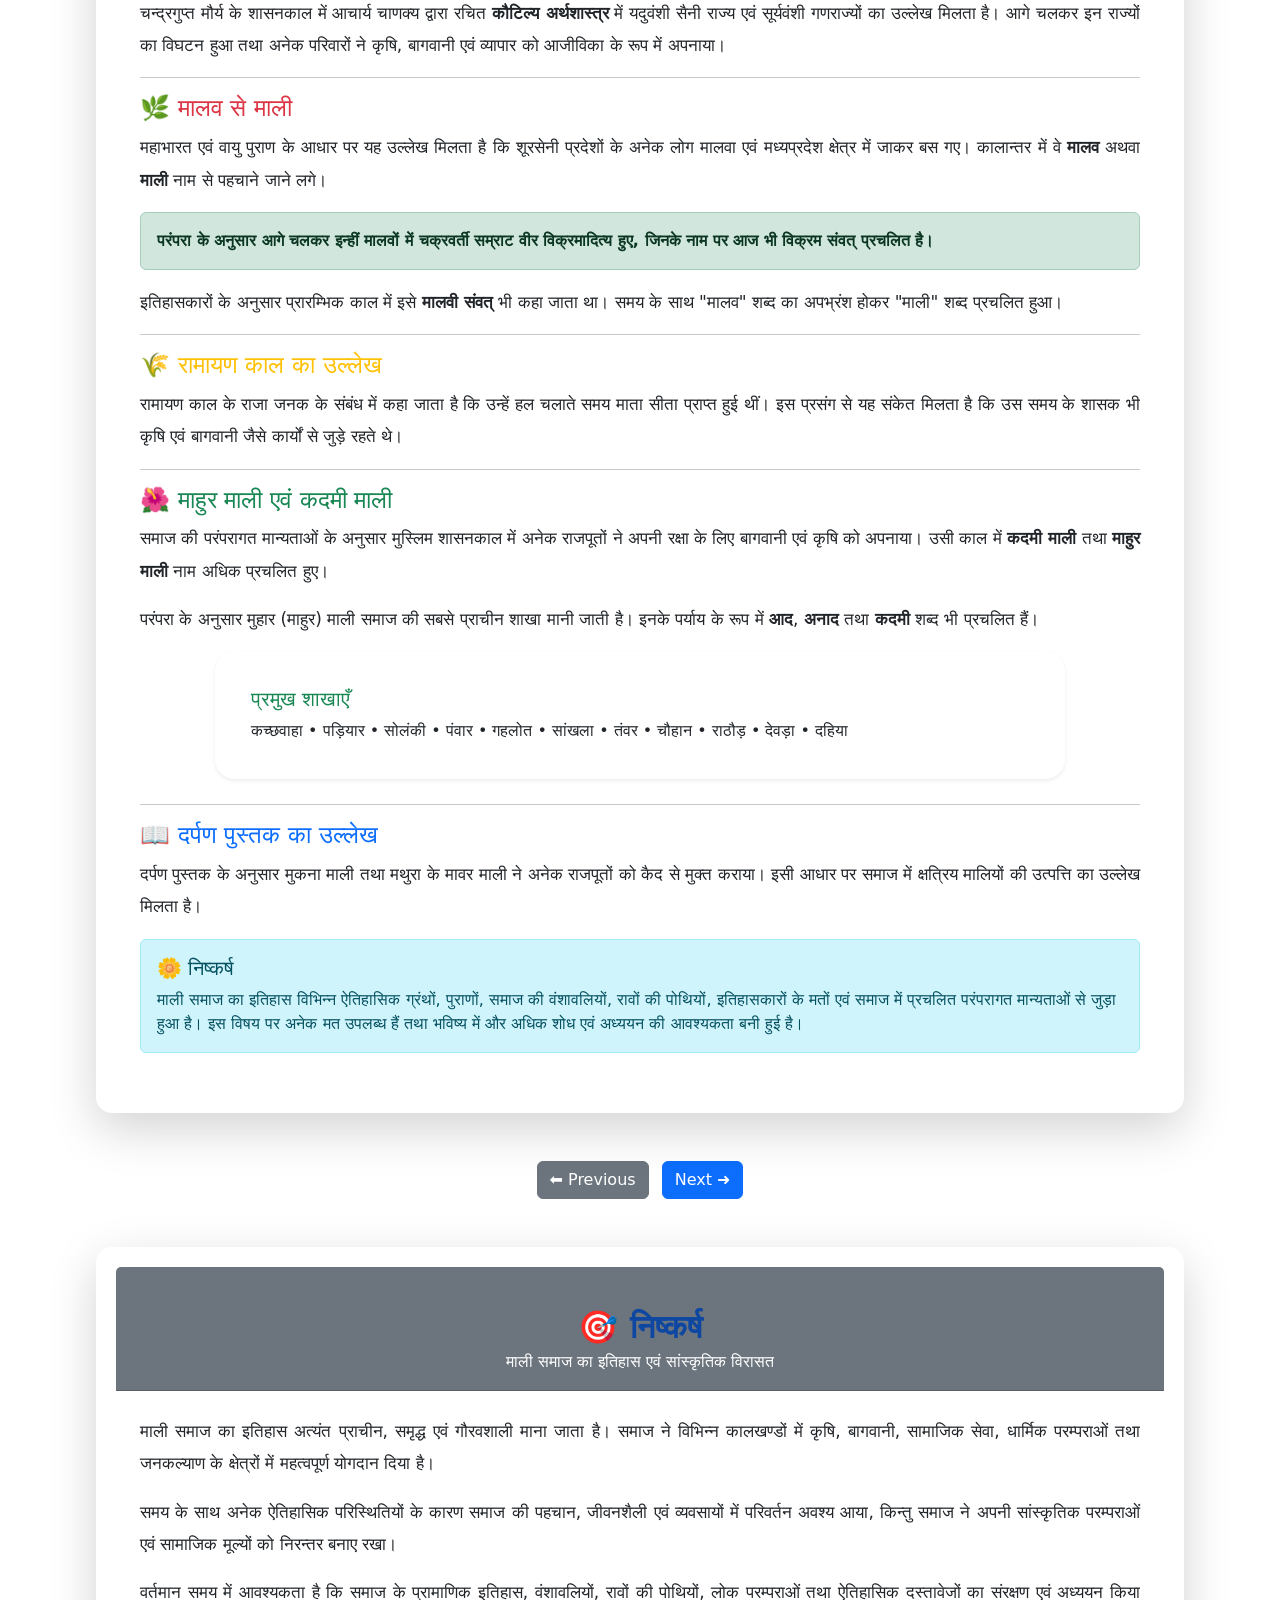
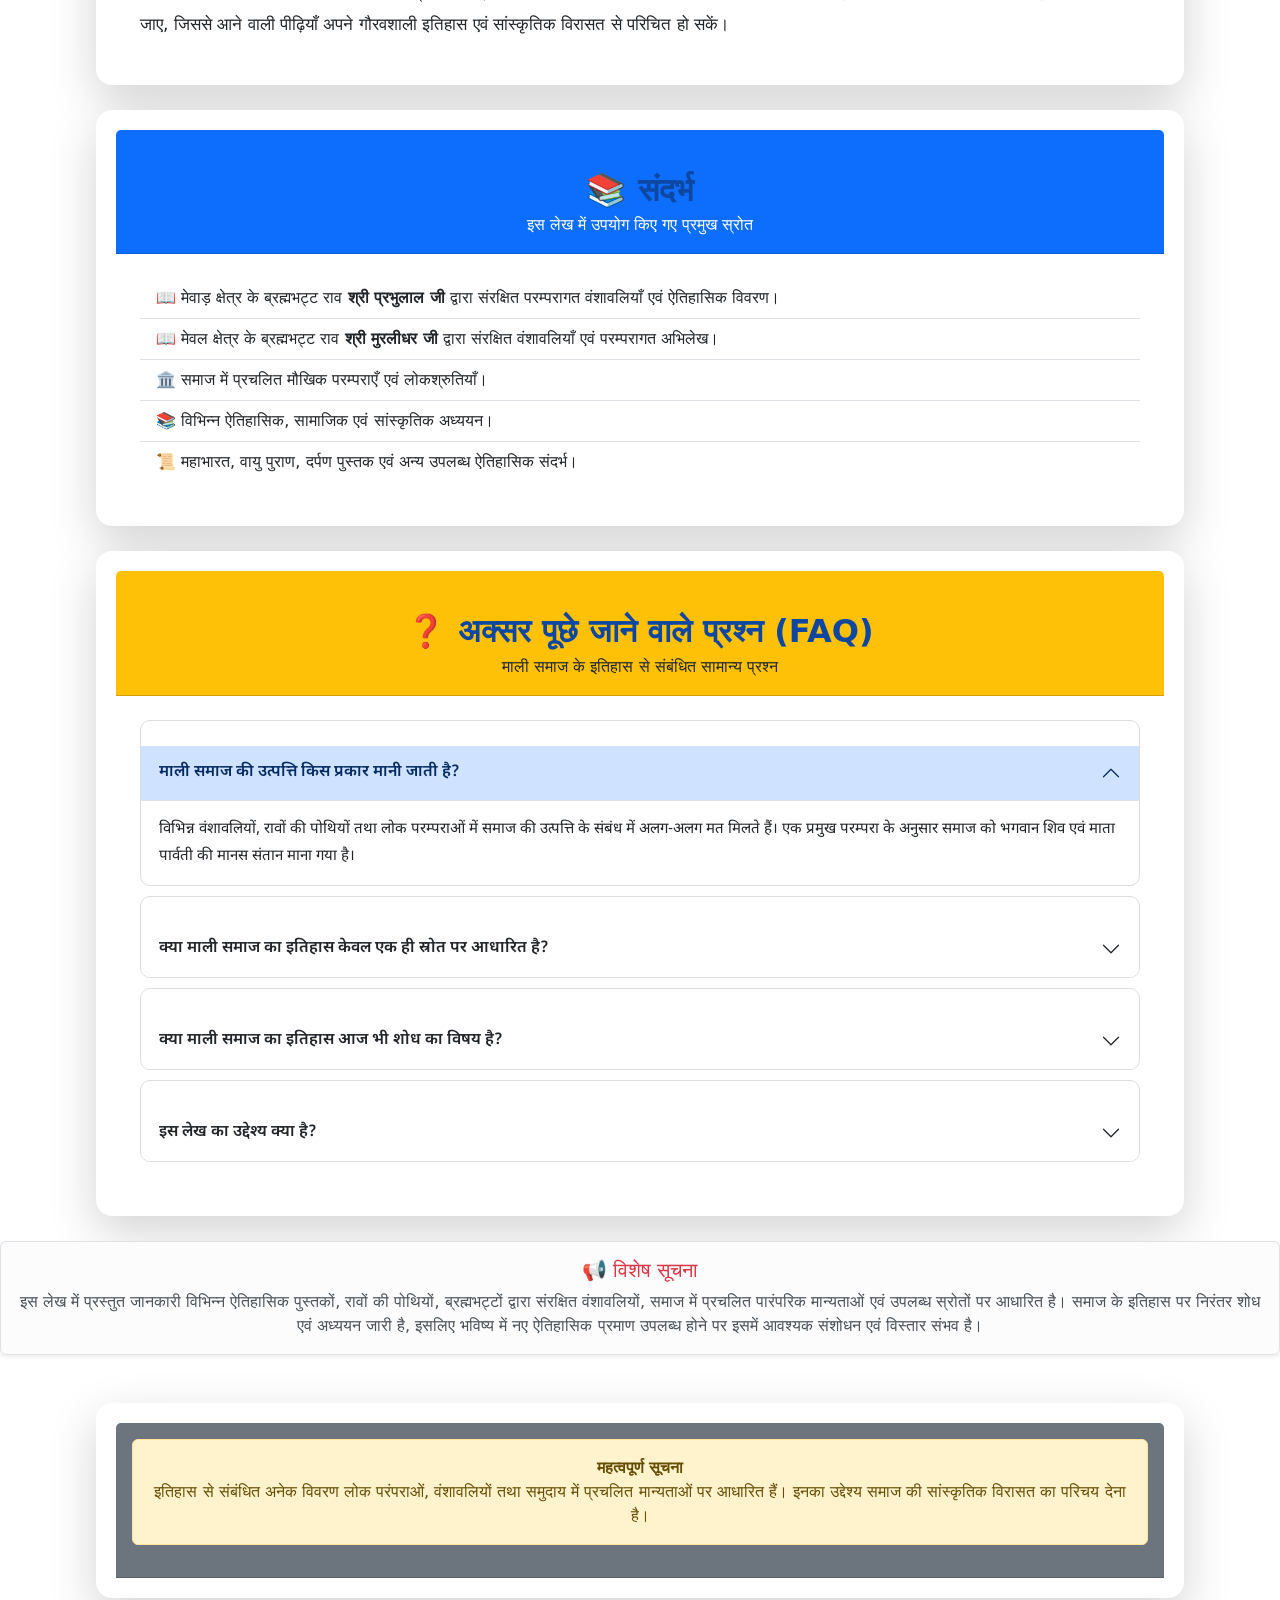
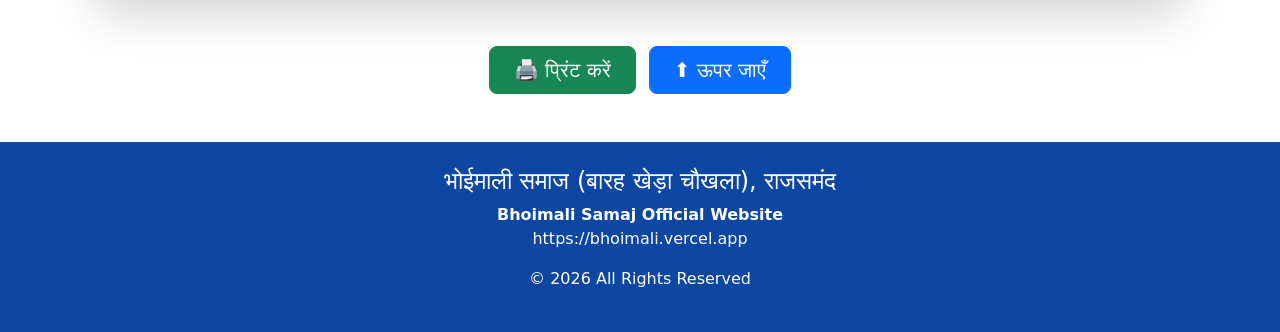
==== commit 9a450021: "Update bhoimali-etihas.html" ====
--- a/bhoimali-etihas.html
+++ b/bhoimali-etihas.html
@@ -49,8 +49,6 @@
 
 
     <style>
-      
-
         .hero {
             background: linear-gradient(90deg, #0d47a1, #1976d2);
             color: white;
@@ -64,7 +62,7 @@
         }
 
         .card {
-            /* width: 100%; */
+            width: 100%;
             border: none;
             padding: 20px;
             border-radius: 20px;
@@ -72,13 +70,13 @@
             margin-bottom: 25px;
         }
 
-@media (min-width: 769px) {
-    .card {
-        width: 85%;
-        max-width: 1100px;
-        margin: 0 auto 25px auto;
-    }
-}
+        @media (min-width: 769px) {
+            .card {
+                width: 85%;
+                max-width: 1100px;
+                margin: 0 auto 25px auto;
+            }
+        }
 
 
         h2 {
@@ -110,22 +108,109 @@
 
 
         .card-body p,
-article p{
-    text-align:justify;
-    text-align-last:left;
-    line-height:1.9;
-    font-size:17px;
-}
-
-
-.hisbox{
-
-
-    width: 100%;
-}
-
-
-
+        article p {
+            text-align: justify;
+            text-align-last: left;
+            line-height: 1.9;
+            font-size: 17px;
+        }
+
+        /* ================================
+   HISTORY FAQ
+================================ */
+
+
+
+
+
+
+
+
+
+
+
+
+
+
+        /* ================================
+   FAQ - सभी प्रश्न एक के नीचे एक
+================================ */
+
+        #faqHistory {
+            display: block !important;
+            width: 100% !important;
+        }
+
+        #faqHistory .accordion-item {
+            display: block !important;
+            width: 100% !important;
+            flex: none !important;
+            float: none !important;
+            margin-bottom: 10px;
+            border: 1px solid #ddd;
+            border-radius: 10px !important;
+            overflow: hidden;
+        }
+
+        #faqHistory .accordion-header {
+            display: block !important;
+            width: 100% !important;
+        }
+
+        #faqHistory .accordion-button {
+            display: flex !important;
+            width: 100% !important;
+            min-height: 55px;
+            padding: 14px 18px;
+            font-family: 'Noto Sans Devanagari', sans-serif;
+            font-size: 16px;
+            font-weight: 600;
+            line-height: 1.6;
+            white-space: normal !important;
+            text-align: left;
+        }
+
+        #faqHistory .accordion-collapse {
+            display: block;
+            width: 100%;
+        }
+
+        #faqHistory .accordion-collapse.collapse:not(.show) {
+            display: none !important;
+        }
+
+        #faqHistory .accordion-body {
+            display: block !important;
+            width: 100% !important;
+            padding: 15px 18px;
+            font-family: 'Noto Sans Devanagari', sans-serif;
+            font-size: 15px;
+            line-height: 1.8;
+        }
+
+        /* Mobile */
+        @media (max-width: 768px) {
+
+            #faqHistory {
+                width: 100% !important;
+            }
+
+            #faqHistory .accordion-item {
+                width: 100% !important;
+                margin-bottom: 10px;
+            }
+
+            #faqHistory .accordion-button {
+                font-size: 15px;
+                padding: 13px 14px;
+            }
+
+            #faqHistory .accordion-body {
+                font-size: 14px;
+                line-height: 1.8;
+                padding: 13px 14px;
+            }
+        }
     </style>
 
 
@@ -162,1988 +247,2013 @@
         </p>
     </section>
     <!-- <div class="hisbox mt-7">  -->
-        
-            
-        <div class="card">
-            <div class="card-body">
-
-                <h3>विषय सूची</h3>
-
-                <div class="toc">
-
-                    <a href="#utpatti">1. माली समाज की उत्पत्ति</a>
-
-                    <a href="#mannanda">2. मननदा एवं सेजा की कथा</a>
-
-                    <a href="#bilaji">3. बिलाजी अजमेरा एवं मामा भाणोज</a>
-
-                    <a href="#gotra">4. गोत्र परंपरा</a>
-
-                    <a href="#rajmali">5. राज भोई माली पह्चान </a>
+
+
+    <div class="card">
+        <div class="card-body">
+
+            <h3>विषय सूची</h3>
+
+            <div class="toc">
+
+                <a href="#utpatti">1. माली समाज की उत्पत्ति</a>
+
+                <a href="#mannanda">2. मननदा एवं सेजा की कथा</a>
+
+                <a href="#bilaji">3. बिलाजी अजमेरा एवं मामा भाणोज</a>
+
+                <a href="#gotra">4. गोत्र परंपरा</a>
+
+                <a href="#rajmali">5. राज भोई माली पह्चान </a>
+
+            </div>
+
+        </div>
+
+    </div>
+
+    <div class="card">
+
+        <div class="card-body">
+
+            <div class="info">
+
+                <b>ऐतिहासिक स्रोत</b>
+
+                <br><br>
+
+                ● मेवाड़ क्षेत्र माली समाज के ब्रह्मभट्ट राव
+                <b>श्री प्रभुलाल जी</b>
+                (ग्राम बामनिया, वाया रेलमंगरा, जिला राजसमंद)
+
+                तथा
+
+                मेवल क्षेत्र माली समाज के ब्रह्मभट्ट राव
+                <b>श्री मुरलीधर जी</b>
+
+                द्वारा संरक्षित वंशावलियों एवं पोथियों के आधार पर।
+
+            </div>
+
+        </div>
+
+    </div>
+
+    <div class="card" id="utpatti">
+
+        <div class="card-body">
+
+            <h2>1. माली समाज की उत्पत्ति</h2>
+
+            <p>
+
+                ● माली समाज की उत्पत्ति के विषय में विभिन्न मत प्रचलित हैं। उपलब्ध वंशावलियों, राव, भाट, जग्गा,
+                बड़वा,
+                कवि एवं ब्रह्मभट्टों द्वारा संरक्षित विवरणों के अनुसार माली समाज को भगवान शिव एवं माता पार्वती की
+                मानस संतान
+                माना गया
+                है।
+
+            </p>
+
+            <p>
+
+                ● 'माली' शब्द की उत्पत्ति संस्कृत के 'माला' शब्द से मानी जाती है।
+
+            </p>
+
+            <p>
+
+                ● मेवाड़ एवं मेवल क्षेत्र के ब्रह्मभट्ट रावों की पोथियों में वर्णित परंपरा के अनुसार माली जाति की
+                उत्पत्ति भगवान महादेव के कान में जमे मैल (धूल) से हुई मानी गई है।
+
+            </p>
+
+        </div>
+
+    </div>
+
+
+    <!-- <div class="card" id="mannanda"> -->
+
+    <div class="card shadow-lg border-0 rounded-4 mt-2" id="mannanda">
+
+        <div class="card-header bg-primary text-white text-center py-1">
+
+            <h2 class="mb-2">
+                🌺 मनन्दा एवं सेजा की पौराणिक कथा
+            </h2>
+
+            <p class="mb-0">
+                माली समाज की उत्पत्ति एवं प्रथम माली दम्पति का पारंपरिक विवरण
+            </p>
+
+        </div>
+
+        <div class="card-body p-2">
+
+            <div class="alert alert-warning border-start border-3 border-danger py-1">
+
+                <strong>ऐतिहासिक परंपरा :</strong>
+                यह विवरण रावों की पोथियों एवं समाज में प्रचलित पारंपरिक मान्यताओं पर आधारित है।
+
+            </div>
+
+            <p>
+
+                एक कथा के अनुसार, सृष्टि की उत्पत्ति के समय एक बार माता पार्वती ने भगवान शंकर से एक सुंदर बाग
+                बनाने
+                की इच्छा
+                प्रकट की। तब अनंत चतुर्दशी के दिन भगवान महादेव ने अपने कान के मैल से एक पुतले का निर्माण किया।
+                सतयुग
+                में वैशाख
+                संवत्, उत्तरा नक्षत्र, मीन लग्न तथा घड़ी 12:30 पल के शुभ मुहूर्त में उसमें प्राण-प्रतिष्ठा कर
+                उसे
+                जीवित किया
+                गया। उसका नाम <b></b> रखा गया।
+            </p>
+
+
+            <p>
+
+                माता पार्वती ने एक सुंदर कन्या की रचना की जिसका नाम <b>सेजा</b> रखा।
+                तत्पश्चात उन्होंने मनन्दा और सेजा को चंदन की टीकली, पाट की नेज (डोरी), सोने की कुदाली तथा चाँदी
+                की गैंड देकर एक सुंदर बाग के निर्माण का कार्य सौंपा।
+
+            </p>
+
+            <p>
+                मननदा और सेजा ने दिन-रात परिश्रम करके एक अत्यंत सुंदर एवं मनोहारी बाग का निर्माण किया, जो भगवान
+                शंकर
+                और
+                माता पार्वती की कल्पना से भी अधिक सुंदर था। उस अनुपम बाग को देखकर भगवान शंकर और माता पार्वती
+                अत्यंत
+                प्रसन्न
+                हुए। तब भगवान शंकर ने <b>मनन्दा व सेजा </b> से कहा-
+
+            </p>
+
+            <div class="alert alert-success">
+                <b>
+                    "आज से तुम्हारी पहचान 'माली' के रूप में होगी।"
+                </b>
+            </div>
+
+
+
+            <p>
+                इसके पश्चात भगवान शंकर और माता पार्वती ने मनन्दा एवं सेजा का विवाह संपन्न कराया तथा उन्हें
+                पृथ्वी
+                लोक
+                में बागवानी एवं उद्यान निर्माण
+                का कार्य संभालने का आशीर्वाद प्रदान किया। आगे चलकर उनके बारह पुत्र तथा एक पुत्री हुई। पुत्री का
+                नाम
+                रामी था। परंपरा के अनुसार, रामी के पुत्रों
+                के नाम से गुजरात में कुछ गोत्र प्रचलित हैं। बारह पुत्रों में सबसे बड़े पुत्र का नाम <b> आदकुँवर
+                </b>
+                था।
+                माली समाज के इस आदि पुरुष को-
+            </p>
+
+            <div class="alert alert-success">
+                <b>
+                    "आद माली" के नाम से जाना जाता है।"
+                </b>
+            </div>
+
+
+
+            <p> ● आद अथवा अनाद शब्द के पर्याय रूप में मुहार अथवा कदमी शब्द मिलते हैं, जिनका शाब्दिक अर्थ
+                प्राचीन,
+                पुरातन अथवा सबसे पुराना होता है। दर्पण पुस्तक के विद्वान लेखक ने उल्लेख किया है कि मुहार अथवा
+                माहुर
+                माली माली
+                समाज की सबसे प्राचीन शाखा मानी जाती है। इसका मेवाड़ एवं मेवल क्षेत्र के माली समाज से किस प्रकार
+                संबंध है, इस विषय
+                पर अभी और ऐतिहासिक अध्ययन अपेक्षित है।
+            </p>
+
+            <p>
+                ● आदकुँवर के 25 पुत्र हुए, किन्तु उनके नामों का स्पष्ट उल्लेख उपलब्ध नहीं मिलता। परंपरा के
+                अनुसार,
+                जिन्होंने कश्मीर में बाग लगाए, उनके वंशजों से 42 गोत्रों की उत्पत्ति हुई। ये गोत्र आज भी मेवाड़
+                एवं
+                मेवल
+                क्षेत्र में पाए जाते हैं तथा माली समाज में प्रसिद्ध हैं। इसी आधार पर यह माना जाता है कि
+
+
+
+            </p>
+
+            <div class="alert alert-success">
+                <b>
+                    "माली समाज को अनंत चतुर्दशी के दिन माली जयंती अथवा मनन्दा जयंती मनानी चाहिए।"
+                </b>
+            </div>
+
+
+
+
+
+        </div>
+
+    </div>
+
+
+
+
+    <div class="text-center mt-5 mb-5">
+
+        <a href="#mannanda" class="btn btn-secondary">
+            ⬅ Previous
+        </a>
+
+        <a href="#bilaji" class="btn btn-primary ms-2">
+            Next ➜
+        </a>
+
+    </div>
+
+
+
+
+    <!-- =============================== -->
+    <!-- बिलाजी अजमेरा एवं मामा भाणोज -->
+    <!-- =============================== -->
+
+    <div class="card shadow-lg border-0 rounded-4 mt-2" id="bilaji">
+
+        <div class="card-header bg-danger text-white text-center py-1">
+
+            <h2 class="mb-2">
+                🛡️ बिलाजी अजमेरा का बलिदान एवं मामा भाणोज की वीरगाथा
+            </h2>
+
+            <p class="mb-0">
+                माली समाज की परंपरागत वंशावलियों में वर्णित एक ऐतिहासिक प्रसंग
+            </p>
+
+        </div>
+
+        <div class="card-body p-2">
+
+            <div class="alert alert-warning border-start border-2 border-danger py-1">
+
+                <strong>ऐतिहासिक परंपरा :</strong>
+                यह विवरण रावों की पोथियों एवं समाज में प्रचलित पारंपरिक मान्यताओं पर आधारित है।
+
+            </div>
+
+            <p class="text-justify">
+
+                रावों की पोथियों में वर्णित एक घटना के अनुसार संवत् 1151 में मुगल पठानों के शासनकाल के दौरान
+                अनेक
+                हिन्दुओं को पकड़कर जबरन मुसलमान बनाया जा रहा था। उस समय बिलाजी अजमेरा ने देवी माँ के मंदिर में
+                जाकर
+                विनम्र भाव से प्रार्थना की— <strong>“हे माँ! हमें हिन्दू से मुसलमान बनाया जा रहा है, अतः हमारी
+                    रक्षा
+                    करें।”</strong>
+
+            </p>
+
+            <p class="text-justify">
+
+                कई दिनों तक देवी के दर्शन नहीं हुए। अंततः बिलाजी अजमेरा ने अपनी अटूट श्रद्धा और समर्पण का परिचय
+                देते
+                हुए देवी के समक्ष अपना शीश काटकर उनके चरणों में अर्पित कर दिया। उनकी इस अद्वितीय भक्ति से
+                प्रसन्न
+                होकर देवी प्रकट हुईं और उनका शीश पुनः उनके धड़ से जोड़ दिया। इसके पश्चात ( खेमाजी खटिया ने पंचो
+                को
+                अपना पुत्र <strong>नपा जी खटिया</strong> सौंपा, जो आगे चलकर माली समाज के <strong>ब्रह्मभट्ट
+                    राव</strong> कहलाए।)
+
+            </p>
+
+            <div class="alert alert-success">
+
+                <h5 class="mb-2">
+                    🌺 देवी माँ का चमत्कार
+                </h5>
+
+                देवी ने मार्ग प्रशस्त करते हुए एक गाड़ी में सुंदर बाग लगाया तथा उसमें <strong>नार (शेर)</strong>
+                को
+                जोतकर दोनों को बादशाह के दरबार में जाने का आदेश दिया। दोनों उसी गाड़ी में बैठकर बादशाह के समक्ष
+                पहुँचे। जब बादशाह ने शेर द्वारा खींची जा रही गाड़ी देखी तो वह अत्यन्त आश्चर्यचकित और प्रसन्न हुआ
+                तथा
+                बोला—
+
+                <blockquote class="blockquote mt-3">
+
+                    <p class="mb-0">
+
+                        <strong>“जो माँगना चाहो, माँगो।”</strong>
+
+                    </p>
+
+                </blockquote>
+
+            </div>
+
+            <p class="text-justify">
+
+                तब <strong>मामा भाणोज</strong> ने बादशाह से <strong>साढ़े तीन दिन का राज्य</strong> माँगा।
+                बादशाह ने
+                उनकी यह इच्छा स्वीकार कर ली। इस अवधि में मामा भाणोज ने शासन किया तथा अपने शासनकाल में अपनी जाति
+                के
+                बन्धुओं के साथ-साथ अनेक राजपूत कुलों के लोगों को भी स्वतंत्र कराया, जो बाद में माली समाज में
+                सम्मिलित हो गए।
+
+            </p>
+
+            <p class="text-justify">
+
+                ● इसी परंपरा के आधार पर माना जाता है कि माली समाज में कुछ क्षत्रिय परिवार भी सम्मिलित हुए, जो आगे
+                चलकर
+                <strong>"सैनिक क्षत्रिय माली"</strong> कहलाए। वर्तमान समय में <strong>"माली"</strong> शब्द का
+                पर्याय
+                <strong>"सैनी"</strong> भी माना जाता है, जिसे कुछ विद्वान <strong>"सैनिक"</strong> शब्द का
+                अपभ्रंश
+                मानते हैं।
+
+            </p>
+
+        </div>
+
+    </div>
+
+
+    <div class="text-center mt-5 mb-5">
+
+        <a href="#bilaji" class="btn btn-secondary">
+            ⬅ Previous
+        </a>
+
+        <a href="#gotra" class="btn btn-primary ms-2">
+            Next ➜
+        </a>
+
+    </div>
+
+
+
+
+
+
+
+    <!-- ========================= -->
+    <!-- राज माली समाज की सात खांप -->
+    <!-- ========================= -->
+
+
+
+    <div class="card shadow-lg border-0 rounded-4 mt-2" id="">
+
+        <div class="card-header bg-warning text-dark text-center py-1">
+            <h2 class="fw-bold mb-2">
+                भोईमाली समाज (राज माली समाज) की सात खांप एवं चौरासी गोत्र
+            </h2>
+
+            <p class="mb-0 fs-5">
+                मेवाड़ एवं मेवल क्षेत्र के ब्रह्मभट्ट रावों के अनुसार
+            </p>
+        </div>
+
+        <div class="card-body p-2">
+
+            <p class="text-justify lh-lg fs-6">
+                ● अधिकांश राजपूत प्रमुख या तो साम्राज्य की लड़ाई में मारे गए अथवा
+                मुगल शासकों द्वारा बंदी बना लिए गए। उनमें से बचे हुए कुछ
+                राजपूतों ने मुस्लिम धर्म स्वीकार कर लिया, जबकि कुछ ने
+                बागवानी एवं कृषि को अपना व्यवसाय बनाकर स्वयं को मुगलों से
+                सुरक्षित रखा। आगे चलकर यही राजपूत <strong>माली</strong>
+                कहलाए।
+            </p>
+
+            <p class="text-justify lh-lg fs-6">
+                ● इसी प्रकार कुछ क्षत्रिय भयवश परशुराम के समय भी माली समाज में
+                सम्मिलित हुए, क्योंकि परशुराम अपने पिता के वध का प्रतिशोध लेने
+                हेतु पृथ्वी को क्षत्रिय-विहीन कर रहे थे।
+            </p>
+
+            <p class="text-justify lh-lg fs-6">
+                ● इसलिए माली समाज में एक वर्ग राजपूतों की उपश्रेणियों का माना
+                जाता है। इन उपश्रेणियों को <strong>खांप</strong> कहा जाता है।
+                इनमें चौहान, राठौड़, पंवार, गहलोत, सोलंकी, तंवर एवं परिहार
+                प्रमुख हैं। इन सात खांपों से चौरासी गोत्र बने, जिनका विवरण
+                निम्न सारणी में दिया गया है।
+            </p>
+
+
+            <div class="card-body p-1">
+
+                <!-- <h2>4. राज माली समाज एवं 84 गोत्र</h2> -->
+
+                <p>
+                    परंपरागत विवरण के अनुसार माली समाज में राजपूतों की कुछ उपश्रेणियाँ सम्मिलित हुईं,
+                    जिन्हें आगे चलकर <strong>खांप</strong> कहा गया। प्रमुख सात खांप इस प्रकार मानी जाती हैं—
+                </p>
+
+                <div class="alert alert-info p-1">
+
+                    <b>सात प्रमुख खांप</b>
+
+                    <br>
+
+                    1. चौहान<br>
+                    2. राठौड़<br>
+                    3. पंवार<br>
+                    4. गहलोत<br>
+                    5. सोलंकी<br>
+                    6. तंवर<br>
+                    7. परिहार
 
                 </div>
 
-            </div>
-
-        </div>
-
-        <div class="card">
-
-            <div class="card-body">
-
-                <div class="info">
-
-                    <b>ऐतिहासिक स्रोत</b>
-
-                    <br><br>
-
-                    ● मेवाड़ क्षेत्र माली समाज के ब्रह्मभट्ट राव
-                    <b>श्री प्रभुलाल जी</b>
-                    (ग्राम बामनिया, वाया रेलमंगरा, जिला राजसमंद)
-
-                    तथा
-
-                    मेवल क्षेत्र माली समाज के ब्रह्मभट्ट राव
-                    <b>श्री मुरलीधर जी</b>
-
-                    द्वारा संरक्षित वंशावलियों एवं पोथियों के आधार पर।
-
-                </div>
-
-            </div>
-
-        </div>
-
-        <div class="card" id="utpatti">
-
-            <div class="card-body">
-
-                <h2>1. माली समाज की उत्पत्ति</h2>
-
                 <p>
 
-                    ● माली समाज की उत्पत्ति के विषय में विभिन्न मत प्रचलित हैं। उपलब्ध वंशावलियों, राव, भाट, जग्गा,
-                    बड़वा,
-                    कवि एवं ब्रह्मभट्टों द्वारा संरक्षित विवरणों के अनुसार माली समाज को भगवान शिव एवं माता पार्वती की
-                    मानस संतान
-                    माना गया
-                    है।
+                    इन्हीं सात खांपों से आगे चलकर चौरासी (84) गोत्रों का विस्तार बताया गया है।
 
                 </p>
 
-                <p>
-
-                    ● 'माली' शब्द की उत्पत्ति संस्कृत के 'माला' शब्द से मानी जाती है।
-
-                </p>
-
-                <p>
-
-                    ● मेवाड़ एवं मेवल क्षेत्र के ब्रह्मभट्ट रावों की पोथियों में वर्णित परंपरा के अनुसार माली जाति की
-                    उत्पत्ति भगवान महादेव के कान में जमे मैल (धूल) से हुई मानी गई है।
-
-                </p>
-
-            </div>
-
-        </div>
-
-
-        <!-- <div class="card" id="mannanda"> -->
-
-        <div class="card shadow-lg border-0 rounded-4 mt-2" id="mannanda">
-
-            <div class="card-header bg-primary text-white text-center py-1">
-
-                <h2 class="mb-2">
-                    🌺 मनन्दा एवं सेजा की पौराणिक कथा
-                </h2>
-
-                <p class="mb-0">
-                    माली समाज की उत्पत्ति एवं प्रथम माली दम्पति का पारंपरिक विवरण
-                </p>
-
-            </div>
-
-            <div class="card-body p-2">
-
-                <div class="alert alert-warning border-start border-3 border-danger py-1">
-
-                    <strong>ऐतिहासिक परंपरा :</strong>
-                    यह विवरण रावों की पोथियों एवं समाज में प्रचलित पारंपरिक मान्यताओं पर आधारित है।
-
-                </div>
-
-                <p>
-
-                    एक कथा के अनुसार, सृष्टि की उत्पत्ति के समय एक बार माता पार्वती ने भगवान शंकर से एक सुंदर बाग
-                    बनाने
-                    की इच्छा
-                    प्रकट की। तब अनंत चतुर्दशी के दिन भगवान महादेव ने अपने कान के मैल से एक पुतले का निर्माण किया।
-                    सतयुग
-                    में वैशाख
-                    संवत्, उत्तरा नक्षत्र, मीन लग्न तथा घड़ी 12:30 पल के शुभ मुहूर्त में उसमें प्राण-प्रतिष्ठा कर
-                    उसे
-                    जीवित किया
-                    गया। उसका नाम <b></b> रखा गया।
-                </p>
-
-
-                <p>
-
-                    माता पार्वती ने एक सुंदर कन्या की रचना की जिसका नाम <b>सेजा</b> रखा।
-                    तत्पश्चात उन्होंने मनन्दा और सेजा को चंदन की टीकली, पाट की नेज (डोरी), सोने की कुदाली तथा चाँदी
-                    की गैंड देकर एक सुंदर बाग के निर्माण का कार्य सौंपा।
-
-                </p>
-
-                <p>
-                    मननदा और सेजा ने दिन-रात परिश्रम करके एक अत्यंत सुंदर एवं मनोहारी बाग का निर्माण किया, जो भगवान
-                    शंकर
-                    और
-                    माता पार्वती की कल्पना से भी अधिक सुंदर था। उस अनुपम बाग को देखकर भगवान शंकर और माता पार्वती
-                    अत्यंत
-                    प्रसन्न
-                    हुए। तब भगवान शंकर ने <b>मनन्दा व सेजा </b> से कहा-
-
-                </p>
-
-                <div class="alert alert-success">
-                    <b>
-                        "आज से तुम्हारी पहचान 'माली' के रूप में होगी।"
-                    </b>
-                </div>
-
-
-
-                <p>
-                    इसके पश्चात भगवान शंकर और माता पार्वती ने मनन्दा एवं सेजा का विवाह संपन्न कराया तथा उन्हें
-                    पृथ्वी
-                    लोक
-                    में बागवानी एवं उद्यान निर्माण
-                    का कार्य संभालने का आशीर्वाद प्रदान किया। आगे चलकर उनके बारह पुत्र तथा एक पुत्री हुई। पुत्री का
-                    नाम
-                    रामी था। परंपरा के अनुसार, रामी के पुत्रों
-                    के नाम से गुजरात में कुछ गोत्र प्रचलित हैं। बारह पुत्रों में सबसे बड़े पुत्र का नाम <b> आदकुँवर
-                    </b>
-                    था।
-                    माली समाज के इस आदि पुरुष को-
-                </p>
-
-                <div class="alert alert-success">
-                    <b>
-                        "आद माली" के नाम से जाना जाता है।"
-                    </b>
-                </div>
-
-
-
-                <p> ● आद अथवा अनाद शब्द के पर्याय रूप में मुहार अथवा कदमी शब्द मिलते हैं, जिनका शाब्दिक अर्थ
-                    प्राचीन,
-                    पुरातन अथवा सबसे पुराना होता है। दर्पण पुस्तक के विद्वान लेखक ने उल्लेख किया है कि मुहार अथवा
-                    माहुर
-                    माली माली
-                    समाज की सबसे प्राचीन शाखा मानी जाती है। इसका मेवाड़ एवं मेवल क्षेत्र के माली समाज से किस प्रकार
-                    संबंध है, इस विषय
-                    पर अभी और ऐतिहासिक अध्ययन अपेक्षित है।
-                </p>
-
-                <p>
-                    ● आदकुँवर के 25 पुत्र हुए, किन्तु उनके नामों का स्पष्ट उल्लेख उपलब्ध नहीं मिलता। परंपरा के
-                    अनुसार,
-                    जिन्होंने कश्मीर में बाग लगाए, उनके वंशजों से 42 गोत्रों की उत्पत्ति हुई। ये गोत्र आज भी मेवाड़
-                    एवं
-                    मेवल
-                    क्षेत्र में पाए जाते हैं तथा माली समाज में प्रसिद्ध हैं। इसी आधार पर यह माना जाता है कि
-
-
-
-                </p>
-
-                <div class="alert alert-success">
-                    <b>
-                        "माली समाज को अनंत चतुर्दशी के दिन माली जयंती अथवा मनन्दा जयंती मनानी चाहिए।"
-                    </b>
-                </div>
-
-
-
-
-
-            </div>
-
-        </div>
-
-
-
-        <div class="text-center mt-5 mb-5">
-
-            <a href="#mannanda" class="btn btn-secondary">
-                ⬅ Previous
-            </a>
-
-            <a href="#bilaji" class="btn btn-primary ms-2">
-                Next ➜
-            </a>
-
-        </div>
-
-
-
-
-        <!-- =============================== -->
-        <!-- बिलाजी अजमेरा एवं मामा भाणोज -->
-        <!-- =============================== -->
-
-        <div class="card shadow-lg border-0 rounded-4 mt-2" id="bilaji">
-
-            <div class="card-header bg-danger text-white text-center py-1">
-
-                <h2 class="mb-2">
-                    🛡️ बिलाजी अजमेरा का बलिदान एवं मामा भाणोज की वीरगाथा
-                </h2>
-
-                <p class="mb-0">
-                    माली समाज की परंपरागत वंशावलियों में वर्णित एक ऐतिहासिक प्रसंग
-                </p>
-
-            </div>
-
-            <div class="card-body p-2">
-
-                <div class="alert alert-warning border-start border-2 border-danger py-1">
-
-                    <strong>ऐतिहासिक परंपरा :</strong>
-                    यह विवरण रावों की पोथियों एवं समाज में प्रचलित पारंपरिक मान्यताओं पर आधारित है।
-
-                </div>
-
-                <p class="text-justify">
-
-                    रावों की पोथियों में वर्णित एक घटना के अनुसार संवत् 1151 में मुगल पठानों के शासनकाल के दौरान
-                    अनेक
-                    हिन्दुओं को पकड़कर जबरन मुसलमान बनाया जा रहा था। उस समय बिलाजी अजमेरा ने देवी माँ के मंदिर में
-                    जाकर
-                    विनम्र भाव से प्रार्थना की— <strong>“हे माँ! हमें हिन्दू से मुसलमान बनाया जा रहा है, अतः हमारी
-                        रक्षा
-                        करें।”</strong>
-
-                </p>
-
-                <p class="text-justify">
-
-                    कई दिनों तक देवी के दर्शन नहीं हुए। अंततः बिलाजी अजमेरा ने अपनी अटूट श्रद्धा और समर्पण का परिचय
-                    देते
-                    हुए देवी के समक्ष अपना शीश काटकर उनके चरणों में अर्पित कर दिया। उनकी इस अद्वितीय भक्ति से
-                    प्रसन्न
-                    होकर देवी प्रकट हुईं और उनका शीश पुनः उनके धड़ से जोड़ दिया। इसके पश्चात ( खेमाजी खटिया ने पंचो
-                    को
-                    अपना पुत्र <strong>नपा जी खटिया</strong> सौंपा, जो आगे चलकर माली समाज के <strong>ब्रह्मभट्ट
-                        राव</strong> कहलाए।)
-
-                </p>
-
-                <div class="alert alert-success">
-
-                    <h5 class="mb-2">
-                        🌺 देवी माँ का चमत्कार
-                    </h5>
-
-                    देवी ने मार्ग प्रशस्त करते हुए एक गाड़ी में सुंदर बाग लगाया तथा उसमें <strong>नार (शेर)</strong>
-                    को
-                    जोतकर दोनों को बादशाह के दरबार में जाने का आदेश दिया। दोनों उसी गाड़ी में बैठकर बादशाह के समक्ष
-                    पहुँचे। जब बादशाह ने शेर द्वारा खींची जा रही गाड़ी देखी तो वह अत्यन्त आश्चर्यचकित और प्रसन्न हुआ
-                    तथा
-                    बोला—
-
-                    <blockquote class="blockquote mt-3">
-
-                        <p class="mb-0">
-
-                            <strong>“जो माँगना चाहो, माँगो।”</strong>
-
-                        </p>
-
-                    </blockquote>
-
-                </div>
-
-                <p class="text-justify">
-
-                    तब <strong>मामा भाणोज</strong> ने बादशाह से <strong>साढ़े तीन दिन का राज्य</strong> माँगा।
-                    बादशाह ने
-                    उनकी यह इच्छा स्वीकार कर ली। इस अवधि में मामा भाणोज ने शासन किया तथा अपने शासनकाल में अपनी जाति
-                    के
-                    बन्धुओं के साथ-साथ अनेक राजपूत कुलों के लोगों को भी स्वतंत्र कराया, जो बाद में माली समाज में
-                    सम्मिलित हो गए।
-
-                </p>
-
-                <p class="text-justify">
-
-                    ● इसी परंपरा के आधार पर माना जाता है कि माली समाज में कुछ क्षत्रिय परिवार भी सम्मिलित हुए, जो आगे
-                    चलकर
-                    <strong>"सैनिक क्षत्रिय माली"</strong> कहलाए। वर्तमान समय में <strong>"माली"</strong> शब्द का
-                    पर्याय
-                    <strong>"सैनी"</strong> भी माना जाता है, जिसे कुछ विद्वान <strong>"सैनिक"</strong> शब्द का
-                    अपभ्रंश
-                    मानते हैं।
-
-                </p>
-
-            </div>
-
-        </div>
-
-
-        <div class="text-center mt-5 mb-5">
-
-            <a href="#bilaji" class="btn btn-secondary">
-                ⬅ Previous
-            </a>
-
-            <a href="#gotra" class="btn btn-primary ms-2">
-                Next ➜
-            </a>
-
-        </div>
-
-
-        <!-- ========================= -->
-        <!-- राज माली समाज की सात खांप -->
-        <!-- ========================= -->
-
-
-
-        <div class="card shadow-lg border-0 rounded-4 mt-2" id="">
-
-            <div class="card-header bg-warning text-dark text-center py-1">
-                <h2 class="fw-bold mb-2">
-                    भोईमाली समाज (राज माली समाज) की सात खांप एवं चौरासी गोत्र
-                </h2>
-
-                <p class="mb-0 fs-5">
-                    मेवाड़ एवं मेवल क्षेत्र के ब्रह्मभट्ट रावों के अनुसार
-                </p>
-            </div>
-
-            <div class="card-body p-2">
-
-                <p class="text-justify lh-lg fs-6">
-                    ● अधिकांश राजपूत प्रमुख या तो साम्राज्य की लड़ाई में मारे गए अथवा
-                    मुगल शासकों द्वारा बंदी बना लिए गए। उनमें से बचे हुए कुछ
-                    राजपूतों ने मुस्लिम धर्म स्वीकार कर लिया, जबकि कुछ ने
-                    बागवानी एवं कृषि को अपना व्यवसाय बनाकर स्वयं को मुगलों से
-                    सुरक्षित रखा। आगे चलकर यही राजपूत <strong>माली</strong>
-                    कहलाए।
-                </p>
-
-                <p class="text-justify lh-lg fs-6">
-                    ● इसी प्रकार कुछ क्षत्रिय भयवश परशुराम के समय भी माली समाज में
-                    सम्मिलित हुए, क्योंकि परशुराम अपने पिता के वध का प्रतिशोध लेने
-                    हेतु पृथ्वी को क्षत्रिय-विहीन कर रहे थे।
-                </p>
-
-                <p class="text-justify lh-lg fs-6">
-                    ● इसलिए माली समाज में एक वर्ग राजपूतों की उपश्रेणियों का माना
-                    जाता है। इन उपश्रेणियों को <strong>खांप</strong> कहा जाता है।
-                    इनमें चौहान, राठौड़, पंवार, गहलोत, सोलंकी, तंवर एवं परिहार
-                    प्रमुख हैं। इन सात खांपों से चौरासी गोत्र बने, जिनका विवरण
-                    निम्न सारणी में दिया गया है।
-                </p>
-
-
-                <div class="card-body p-1">
-
-                    <!-- <h2>4. राज माली समाज एवं 84 गोत्र</h2> -->
-
-                    <p>
-                        परंपरागत विवरण के अनुसार माली समाज में राजपूतों की कुछ उपश्रेणियाँ सम्मिलित हुईं,
-                        जिन्हें आगे चलकर <strong>खांप</strong> कहा गया। प्रमुख सात खांप इस प्रकार मानी जाती हैं—
-                    </p>
-
-                    <div class="alert alert-info p-1">
-
-                        <b>सात प्रमुख खांप</b>
-
-                        <br>
-
-                        1. चौहान<br>
-                        2. राठौड़<br>
-                        3. पंवार<br>
-                        4. गहलोत<br>
-                        5. सोलंकी<br>
-                        6. तंवर<br>
-                        7. परिहार
-
-                    </div>
-
-                    <p>
-
-                        इन्हीं सात खांपों से आगे चलकर चौरासी (84) गोत्रों का विस्तार बताया गया है।
-
-                    </p>
-
-                </div>
-            </div>
-
-            <div class="alert alert-success text-center fw-bold fs-4 my-7" id="gotra">
-                भोईमाली समाज (राज माली समाज) की सात खांप एवं चौरासी गोत्र
-            </div>
-
-
-
-
-
-            <div class="table-responsive">
-
-                <table class="table table-bordered table-striped table-hover text-center align-middle">
-
-                    <thead class="table-success">
-
-                        <tr>
-
-                            <th>क्र.सं.</th>
-
-                            <th>चौहान</th>
-
-                            <th>राठौड़</th>
-
-                            <th>पंवार</th>
-
-                            <th>गहलोत</th>
-
-                            <th>सोलंकी</th>
-
-                            <th>तंवर</th>
-
-                            <th>परिहार</th>
-
-                        </tr>
-
-                    </thead>
-
-                    <tbody>
-
-                        <tr>
-                            <td>1</td>
-                            <td>अजमेरा</td>
-                            <td>सरोलिया</td>
-                            <td>पाडोलिया</td>
-                            <td>मण्डावरा</td>
-                            <td>रिठिया</td>
-                            <td>गांठा</td>
-                            <td>गुणिया</td>
-                        </tr>
-
-                        <tr>
-                            <td>2</td>
-                            <td>खटिया</td>
-                            <td>दूणिया</td>
-                            <td>परवाल</td>
-                            <td>बडेरा</td>
-                            <td>जेतलिया</td>
-                            <td>असकलिया</td>
-                            <td>गुणन्दा</td>
-                        </tr>
-
-                        <tr>
-                            <td>3</td>
-                            <td>दुगारिया</td>
-                            <td>असावरा</td>
-                            <td>परसणा</td>
-                            <td>वगोरवाल</td>
-                            <td>टाकरिया</td>
-                            <td>भमिया</td>
-                            <td>सुखला</td>
-                        </tr>
-
-                        <tr>
-                            <td>4</td>
-                            <td>बड़ोदिया</td>
-                            <td>तलाव</td>
-                            <td>लोलपुरा</td>
-                            <td>बलेण्डिया</td>
-                            <td>चन्दवाड़िया</td>
-                            <td>मैकालिया</td>
-                            <td>हेड़ा</td>
-                        </tr>
-
-                        <tr>
-                            <td>5</td>
-                            <td>माणगणया</td>
-                            <td>हिण्डोलिया</td>
-                            <td>सजोतिया</td>
-                            <td>डांगर</td>
-                            <td>रणथम्भा</td>
-                            <td>कन्नासिया</td>
-                            <td>भीमलपुरिया</td>
-                        </tr>
-
-                        <tr>
-                            <td>6</td>
-                            <td>भेली</td>
-                            <td>जाजपुरिया</td>
-                            <td>धरावणिया</td>
-                            <td>सोहितिया</td>
-                            <td>मुवाला</td>
-                            <td>धार्या</td>
-                            <td>मातरा</td>
-                        </tr>
-
-                        <tr>
-                            <td>7</td>
-                            <td>टांक</td>
-                            <td>खुरिया</td>
-                            <td>मेहरदाला</td>
-                            <td>बडगुजर</td>
-                            <td>कालमुखा</td>
-                            <td>सोफरिया</td>
-                            <td>कच्छावा</td>
-                        </tr>
-
-                        <tr>
-                            <td>8</td>
-                            <td>धौलासिया</td>
-                            <td>मंगाणिया</td>
-                            <td>टलका</td>
-                            <td>भदेसरया</td>
-                            <td>काकुरणिया</td>
-                            <td>गोड़</td>
-                            <td>बनारिया</td>
-                        </tr>
-
-                        <tr>
-                            <td>9</td>
-                            <td>धनोपिया</td>
-                            <td>मंगरोला</td>
-                            <td>पतेड़ा</td>
-                            <td>कनोजिया</td>
-                            <td>पालका</td>
-                            <td>दालोटिया</td>
-                            <td>जातिया</td>
-                        </tr>
-
-                        <tr>
-                            <td>10</td>
-                            <td>कराडिया</td>
-                            <td>खमनोरा</td>
-                            <td>पारस्या</td>
-                            <td>बड़गाणा</td>
-                            <td>मोरी</td>
-                            <td>आंकड़</td>
-                            <td>जेलिया</td>
-                        </tr>
-
-                        <tr>
-                            <td>11</td>
-                            <td>डामटिया</td>
-                            <td>रातलिया</td>
-                            <td>धुसरा</td>
-                            <td>वगोरिया</td>
-                            <td>मकरसिया</td>
-                            <td>अगीचवाल</td>
-                            <td>सुंगलिया</td>
-                        </tr>
-
-                        <tr>
-                            <td>12</td>
-                            <td>मोविया</td>
-                            <td>रेमतिया</td>
-                            <td>पानड़िया</td>
-                            <td>बरस</td>
-                            <td>मांगणिया</td>
-                            <td>अमेला</td>
-                            <td>अपण्डेरिया</td>
-                        </tr>
-
-                    </tbody>
-
-                </table>
-
-            </div>
-
-            <div class="alert alert-light border-start border-2 border-success mt-2">
-
-                <strong>स्रोत :</strong>
-
-                मेवाड़ क्षेत्र माली समाज के ब्रह्मभट्ट राव श्री प्रभुलाल जी तथा
-                मेवल क्षेत्र माली समाज के ब्रह्मभट्ट राव श्री मुरलीधर जी द्वारा
-                संरक्षित परंपरागत वंशावलियों एवं समाज की ऐतिहासिक जानकारी के अनुसार।
-
-            </div>
-
-        </div>
-
-
-
-
-        <div class="text-center mt-5 mb-5">
-
-            <a href="#gotra" class="btn btn-secondary">
-                ⬅ Previous
-            </a>
-
-            <a href="#rajmali" class="btn btn-primary ms-2">
-                Next ➜
-            </a>
-
-        </div>
-
-
-
-
-
-        <!-- ========================= -->
-        <!-- मामा भाणोज का पुष्कर सम्मेलन -->
-        <!-- ========================= -->
-
-
-
-
-        <div class="card shadow-lg border-0 rounded-4 mt-2" id="rajmali">
-
-            <div class="card-header bg-info text-white text-center py-1">
-                <h2 class="fw-bold mb-2">
-                    मामा भाणोज द्वारा आयोजित ऐतिहासिक पुष्कर सम्मेलन
-                </h2>
-
-                <p class="mb-0 fs-5">
-                    समाज की एकता एवं "राज-भाई-माली" नाम की ऐतिहासिक पहचान
-                </p>
-            </div>
-
-            <div class="card-body px-lg-5 px-md-4 px-4 py-4">
-
-                <p class="text-justify lh-lg fs-6">
-                    लगभग <strong>13वीं शताब्दी</strong> (सन <strong>1273 ई.</strong> से
-                    <strong>1301 ई.</strong> के मध्य) किसी समय
-                    <strong>मामा भाणोज</strong> ने पुष्कर में अपनी बिरादरी के सदस्यों को
-                    चारों दिशाओं से आमंत्रित कर एक विशाल सम्मेलन आयोजित किया।
-                    इस आयोजन में द्रावड़, सौराष्ट्र, पंजाब, मुलतान, उमर कश्मीर,
-                    मरुधर, थलवट, काठियावाड़, गोडवाड़ी, मालवा, गुजरात, हाड़ौती,
-                    शेखावाटी, बंगाल, आंतरी, सिंध, लोदी, बुन्देलखण्ड, हरियाणा,
-                    मंदारिया, खेड़ाड़, गोडवाड़, बैराट, डूंगर तथा अजमेर सहित अनेक
-                    क्षेत्रों से समाजजन एकत्रित हुए।
-                </p>
-
-                <p class="text-justify lh-lg fs-6">
-                    इस समारोह के मुख्य अतिथि
-                    <strong>महाराणा श्री समरसिंह रावल</strong> थे।
-                    उन्होंने समाज के मुखियाओं की ओर से पगड़ी धारण करवाई तथा स्वयं भी
-                    मुखियाओं को पगड़ी पहनाई। तभी से यह समाज
-                    <strong>"राज-भाई-माली"</strong> के नाम से पहचाना जाने लगा।
-                </p>
-
-            </div>
-
-        </div>
-
-
-
-        <!-- ========================= -->
-        <!-- सामाजिक परिवर्तन -->
-        <!-- ========================= -->
-
-
-        <div class="card shadow-lg border-0 rounded-4 mt-2" id="">
-
-            <div class="card-header bg-secondary text-dark text-center py-1">
-
-                <h2 class="fw-bold mb-2">
-                    समय के साथ समाज में आए परिवर्तन
-                </h2>
-
-                <p class="mb-0 fs-5">
-                    सामाजिक एवं आर्थिक परिस्थितियों का प्रभाव
-                </p>
-            </div>
-
-            <div class="card-body px-lg-5 px-md-4 px-4 py-4">
-
-
-                <p class="text-justify lh-lg fs-6">
-                    ● समय के साथ-साथ राज्य व्यवस्था तथा सामाजिक व्यवस्था में परिवर्तन आता रहा।
-                    परिणामस्वरूप समाज धीरे-धीरे अपने वास्तविक अस्तित्व को भूलता गया। शिक्षा एवं
-                    आर्थिक दृष्टि से पिछड़ने के कारण समाज के अनेक लोग महाराणा की डोली उठाने तथा
-                    राजदरबार में भोजन बनाने जैसे कार्यों से जुड़े। फलस्वरूप समय के साथ समाज की
-                    पहचान में भी परिवर्तन आता गया और "राज-भाई-माली" के स्थान पर समाज को
-                    "राजभोई माली" के नाम से भी पहचाना जाने लगा।
-                </p>
-                </p>
-
-                <p class="text-justify lh-lg fs-6">
-                    ●वर्तमान समय में समाज शिक्षा, संगठन एवं सामाजिक जागरूकता के माध्यम से अपनी
-                    ऐतिहासिक पहचान, संस्कृति तथा गौरवशाली परम्पराओं को पुनः सशक्त बनाने की दिशा
-                    में निरंतर प्रयासरत है।
-                </p>
-            </div>
-
-        </div>
-
-
-
-
-
-
-
-
-
-
-
-        <div class="text-center mt-5 mb-5">
-
-            <a href="#mannanda" class="btn btn-secondary">
-                ⬅ Previous
-            </a>
-
-            <a href="#history31" class="btn btn-primary ms-2">
-                Next ➜
-            </a>
-
-        </div>
-
-
-
-        <!-- ========================= -->
-        <!-- PART 3 START -->
-        <!-- ========================= -->
-        <div class="card shadow-lg border-0 rounded-4 mt-4">
-
-            <div class="card-header bg-success text-white text-center">
-                <h2>🏛️ समाज की ऐतिहासिक पहचान एवं विकास</h2>
-                <p class="mb-0">
-                    राज-भाई-माली से भोई माली तक की ऐतिहासिक यात्रा
-                </p>
-            </div>
-
-            <div class="card-body px-4 py-4">
-
-                <div class="alert alert-warning border-start border-5 border-danger">
-                    <b>ऐतिहासिक टिप्पणी :</b><br>
-                    यह विवरण समाज की परंपरागत वंशावलियों, रावों की पोथियों तथा विभिन्न ऐतिहासिक स्रोतों एवं समाज में
-                    प्रचलित मान्यताओं पर आधारित है।
-                </div>
-
-                <p>
-                    समय के साथ-साथ राज्य व्यवस्था तथा सामाजिक व्यवस्था में परिवर्तन आता रहा। परिणामस्वरूप समाज धीरे-धीरे
-                    अपने वास्तविक अस्तित्व को भूलता गया। शिक्षा एवं आर्थिक दृष्टि से पिछड़ने के कारण समाज के अनेक लोग
-                    महाराणा की डोली उठाने तथा राजदरबार में भोजन बनाने जैसे कार्यों से जुड़े। फलस्वरूप समय के साथ समाज की
-                    पहचान में भी परिवर्तन आता गया और <b>"राज-भाई-माली"</b> के स्थान पर समाज को <b>"राजभोई माली"</b> के
-                    नाम से भी पहचाना जाने लगा।
-                </p>
-
-                <p>
-                    वर्तमान समय में समाज शिक्षा, संगठन एवं सामाजिक जागरूकता के माध्यम से अपनी ऐतिहासिक पहचान, संस्कृति
-                    तथा गौरवशाली परम्पराओं को पुनः सशक्त बनाने की दिशा में निरंतर प्रयासरत है।
-                </p>
-
-            </div>
-        </div>
-
-
-
-
-
-
-
-
-
-        <!-- =======================
+            </div>
+        </div>
+
+        <div class="alert alert-success text-center fw-bold fs-4 my-7" id="gotra">
+            भोईमाली समाज (राज माली समाज) की सात खांप एवं चौरासी गोत्र
+        </div>
+
+
+
+
+
+        <div class="table-responsive">
+
+            <table class="table table-bordered table-striped table-hover text-center align-middle">
+
+                <thead class="table-success">
+
+                    <tr>
+
+                        <th>क्र.सं.</th>
+
+                        <th>चौहान</th>
+
+                        <th>राठौड़</th>
+
+                        <th>पंवार</th>
+
+                        <th>गहलोत</th>
+
+                        <th>सोलंकी</th>
+
+                        <th>तंवर</th>
+
+                        <th>परिहार</th>
+
+                    </tr>
+
+                </thead>
+
+                <tbody>
+
+                    <tr>
+                        <td>1</td>
+                        <td>अजमेरा</td>
+                        <td>सरोलिया</td>
+                        <td>पाडोलिया</td>
+                        <td>मण्डावरा</td>
+                        <td>रिठिया</td>
+                        <td>गांठा</td>
+                        <td>गुणिया</td>
+                    </tr>
+
+                    <tr>
+                        <td>2</td>
+                        <td>खटिया</td>
+                        <td>दूणिया</td>
+                        <td>परवाल</td>
+                        <td>बडेरा</td>
+                        <td>जेतलिया</td>
+                        <td>असकलिया</td>
+                        <td>गुणन्दा</td>
+                    </tr>
+
+                    <tr>
+                        <td>3</td>
+                        <td>दुगारिया</td>
+                        <td>असावरा</td>
+                        <td>परसणा</td>
+                        <td>वगोरवाल</td>
+                        <td>टाकरिया</td>
+                        <td>भमिया</td>
+                        <td>सुखला</td>
+                    </tr>
+
+                    <tr>
+                        <td>4</td>
+                        <td>बड़ोदिया</td>
+                        <td>तलाव</td>
+                        <td>लोलपुरा</td>
+                        <td>बलेण्डिया</td>
+                        <td>चन्दवाड़िया</td>
+                        <td>मैकालिया</td>
+                        <td>हेड़ा</td>
+                    </tr>
+
+                    <tr>
+                        <td>5</td>
+                        <td>माणगणया</td>
+                        <td>हिण्डोलिया</td>
+                        <td>सजोतिया</td>
+                        <td>डांगर</td>
+                        <td>रणथम्भा</td>
+                        <td>कन्नासिया</td>
+                        <td>भीमलपुरिया</td>
+                    </tr>
+
+                    <tr>
+                        <td>6</td>
+                        <td>भेली</td>
+                        <td>जाजपुरिया</td>
+                        <td>धरावणिया</td>
+                        <td>सोहितिया</td>
+                        <td>मुवाला</td>
+                        <td>धार्या</td>
+                        <td>मातरा</td>
+                    </tr>
+
+                    <tr>
+                        <td>7</td>
+                        <td>टांक</td>
+                        <td>खुरिया</td>
+                        <td>मेहरदाला</td>
+                        <td>बडगुजर</td>
+                        <td>कालमुखा</td>
+                        <td>सोफरिया</td>
+                        <td>कच्छावा</td>
+                    </tr>
+
+                    <tr>
+                        <td>8</td>
+                        <td>धौलासिया</td>
+                        <td>मंगाणिया</td>
+                        <td>टलका</td>
+                        <td>भदेसरया</td>
+                        <td>काकुरणिया</td>
+                        <td>गोड़</td>
+                        <td>बनारिया</td>
+                    </tr>
+
+                    <tr>
+                        <td>9</td>
+                        <td>धनोपिया</td>
+                        <td>मंगरोला</td>
+                        <td>पतेड़ा</td>
+                        <td>कनोजिया</td>
+                        <td>पालका</td>
+                        <td>दालोटिया</td>
+                        <td>जातिया</td>
+                    </tr>
+
+                    <tr>
+                        <td>10</td>
+                        <td>कराडिया</td>
+                        <td>खमनोरा</td>
+                        <td>पारस्या</td>
+                        <td>बड़गाणा</td>
+                        <td>मोरी</td>
+                        <td>आंकड़</td>
+                        <td>जेलिया</td>
+                    </tr>
+
+                    <tr>
+                        <td>11</td>
+                        <td>डामटिया</td>
+                        <td>रातलिया</td>
+                        <td>धुसरा</td>
+                        <td>वगोरिया</td>
+                        <td>मकरसिया</td>
+                        <td>अगीचवाल</td>
+                        <td>सुंगलिया</td>
+                    </tr>
+
+                    <tr>
+                        <td>12</td>
+                        <td>मोविया</td>
+                        <td>रेमतिया</td>
+                        <td>पानड़िया</td>
+                        <td>बरस</td>
+                        <td>मांगणिया</td>
+                        <td>अमेला</td>
+                        <td>अपण्डेरिया</td>
+                    </tr>
+
+                </tbody>
+
+            </table>
+
+        </div>
+
+        <div class="alert alert-light border-start border-2 border-success mt-2">
+
+            <strong>स्रोत :</strong>
+
+            मेवाड़ क्षेत्र माली समाज के ब्रह्मभट्ट राव श्री प्रभुलाल जी तथा
+            मेवल क्षेत्र माली समाज के ब्रह्मभट्ट राव श्री मुरलीधर जी द्वारा
+            संरक्षित परंपरागत वंशावलियों एवं समाज की ऐतिहासिक जानकारी के अनुसार।
+
+        </div>
+
+    </div>
+
+
+
+
+    <div class="text-center mt-5 mb-5">
+
+        <a href="#gotra" class="btn btn-secondary">
+            ⬅ Previous
+        </a>
+
+        <a href="#rajmali" class="btn btn-primary ms-2">
+            Next ➜
+        </a>
+
+    </div>
+
+
+
+
+
+    <!-- ========================= -->
+    <!-- मामा भाणोज का पुष्कर सम्मेलन -->
+    <!-- ========================= -->
+
+
+
+
+    <div class="card shadow-lg border-0 rounded-4 mt-2" id="rajmali">
+
+        <div class="card-header bg-info text-white text-center py-1">
+            <h2 class="fw-bold mb-2">
+                मामा भाणोज द्वारा आयोजित ऐतिहासिक पुष्कर सम्मेलन
+            </h2>
+
+            <p class="mb-0 fs-5">
+                समाज की एकता एवं "राज-भाई-माली" नाम की ऐतिहासिक पहचान
+            </p>
+        </div>
+
+        <div class="card-body px-lg-5 px-md-4 px-4 py-4">
+
+            <p class="text-justify lh-lg fs-6">
+                लगभग <strong>13वीं शताब्दी</strong> (सन <strong>1273 ई.</strong> से
+                <strong>1301 ई.</strong> के मध्य) किसी समय
+                <strong>मामा भाणोज</strong> ने पुष्कर में अपनी बिरादरी के सदस्यों को
+                चारों दिशाओं से आमंत्रित कर एक विशाल सम्मेलन आयोजित किया।
+                इस आयोजन में द्रावड़, सौराष्ट्र, पंजाब, मुलतान, उमर कश्मीर,
+                मरुधर, थलवट, काठियावाड़, गोडवाड़ी, मालवा, गुजरात, हाड़ौती,
+                शेखावाटी, बंगाल, आंतरी, सिंध, लोदी, बुन्देलखण्ड, हरियाणा,
+                मंदारिया, खेड़ाड़, गोडवाड़, बैराट, डूंगर तथा अजमेर सहित अनेक
+                क्षेत्रों से समाजजन एकत्रित हुए।
+            </p>
+
+            <p class="text-justify lh-lg fs-6">
+                इस समारोह के मुख्य अतिथि
+                <strong>महाराणा श्री समरसिंह रावल</strong> थे।
+                उन्होंने समाज के मुखियाओं की ओर से पगड़ी धारण करवाई तथा स्वयं भी
+                मुखियाओं को पगड़ी पहनाई। तभी से यह समाज
+                <strong>"राज-भाई-माली"</strong> के नाम से पहचाना जाने लगा।
+            </p>
+
+        </div>
+
+    </div>
+
+
+
+    <!-- ========================= -->
+    <!-- सामाजिक परिवर्तन -->
+    <!-- ========================= -->
+
+
+    <div class="card shadow-lg border-0 rounded-4 mt-2" id="">
+
+        <div class="card-header bg-secondary text-dark text-center py-1">
+
+            <h2 class="fw-bold mb-2">
+                समय के साथ समाज में आए परिवर्तन
+            </h2>
+
+            <p class="mb-0 fs-5">
+                सामाजिक एवं आर्थिक परिस्थितियों का प्रभाव
+            </p>
+        </div>
+
+        <div class="card-body px-lg-5 px-md-4 px-4 py-4">
+
+
+            <p class="text-justify lh-lg fs-6">
+                ● समय के साथ-साथ राज्य व्यवस्था तथा सामाजिक व्यवस्था में परिवर्तन आता रहा।
+                परिणामस्वरूप समाज धीरे-धीरे अपने वास्तविक अस्तित्व को भूलता गया। शिक्षा एवं
+                आर्थिक दृष्टि से पिछड़ने के कारण समाज के अनेक लोग महाराणा की डोली उठाने तथा
+                राजदरबार में भोजन बनाने जैसे कार्यों से जुड़े। फलस्वरूप समय के साथ समाज की
+                पहचान में भी परिवर्तन आता गया और "राज-भाई-माली" के स्थान पर समाज को
+                "राजभोई माली" के नाम से भी पहचाना जाने लगा।
+            </p>
+            </p>
+
+            <p class="text-justify lh-lg fs-6">
+                ●वर्तमान समय में समाज शिक्षा, संगठन एवं सामाजिक जागरूकता के माध्यम से अपनी
+                ऐतिहासिक पहचान, संस्कृति तथा गौरवशाली परम्पराओं को पुनः सशक्त बनाने की दिशा
+                में निरंतर प्रयासरत है।
+            </p>
+        </div>
+
+    </div>
+
+
+
+
+
+
+
+
+
+
+
+    <div class="text-center mt-5 mb-5">
+
+        <a href="#mannanda" class="btn btn-secondary">
+            ⬅ Previous
+        </a>
+
+        <a href="#history31" class="btn btn-primary ms-2">
+            Next ➜
+        </a>
+
+    </div>
+
+
+
+
+
+
+
+
+
+    <!-- ========================= -->
+    <!-- PART 3 START -->
+    <!-- ========================= -->
+    <div class="card shadow-lg border-0 rounded-4 mt-4">
+
+        <div class="card-header bg-success text-white text-center">
+            <h2>🏛️ समाज की ऐतिहासिक पहचान एवं विकास</h2>
+            <p class="mb-0">
+                राज-भाई-माली से भोई माली तक की ऐतिहासिक यात्रा
+            </p>
+        </div>
+
+        <div class="card-body px-4 py-4">
+
+            <div class="alert alert-warning border-start border-5 border-danger">
+                <b>ऐतिहासिक टिप्पणी :</b><br>
+                यह विवरण समाज की परंपरागत वंशावलियों, रावों की पोथियों तथा विभिन्न ऐतिहासिक स्रोतों एवं समाज में
+                प्रचलित मान्यताओं पर आधारित है।
+            </div>
+
+            <p>
+                समय के साथ-साथ राज्य व्यवस्था तथा सामाजिक व्यवस्था में परिवर्तन आता रहा। परिणामस्वरूप समाज धीरे-धीरे
+                अपने वास्तविक अस्तित्व को भूलता गया। शिक्षा एवं आर्थिक दृष्टि से पिछड़ने के कारण समाज के अनेक लोग
+                महाराणा की डोली उठाने तथा राजदरबार में भोजन बनाने जैसे कार्यों से जुड़े। फलस्वरूप समय के साथ समाज की
+                पहचान में भी परिवर्तन आता गया और <b>"राज-भाई-माली"</b> के स्थान पर समाज को <b>"राजभोई माली"</b> के
+                नाम से भी पहचाना जाने लगा।
+            </p>
+
+            <p>
+                वर्तमान समय में समाज शिक्षा, संगठन एवं सामाजिक जागरूकता के माध्यम से अपनी ऐतिहासिक पहचान, संस्कृति
+                तथा गौरवशाली परम्पराओं को पुनः सशक्त बनाने की दिशा में निरंतर प्रयासरत है।
+            </p>
+
+        </div>
+    </div>
+
+
+
+
+
+
+
+
+
+    <!-- =======================
      SECTION 2
 ======================== -->
 
-        <div class="card shadow-lg border-0 rounded-4 mt-4">
-
-            <div class="card-header bg-primary text-white text-center py-3">
-
-                <h2 class="mb-1">
-                    🏛️ समाज के प्रमुख ऐतिहासिक निर्णय एवं विकास
-                </h2>
-
-                <p class="mb-0">
-                    समय-समय पर समाज द्वारा लिए गए महत्वपूर्ण निर्णय एवं ऐतिहासिक घटनाएँ
-                </p>
-
-            </div>
-
-            <div class="card-body px-4 py-4">
-
-                <div class="alert alert-info border-start border-5 border-primary">
-
-                    <strong>ऐतिहासिक टिप्पणी :</strong><br>
-
-                    नीचे दी गई जानकारी समाज में उपलब्ध ऐतिहासिक अभिलेखों, सम्मेलनों एवं
-                    परम्परागत विवरणों पर आधारित है।
+    <div class="card shadow-lg border-0 rounded-4 mt-4">
+
+        <div class="card-header bg-primary text-white text-center py-3">
+
+            <h2 class="mb-1">
+                🏛️ समाज के प्रमुख ऐतिहासिक निर्णय एवं विकास
+            </h2>
+
+            <p class="mb-0">
+                समय-समय पर समाज द्वारा लिए गए महत्वपूर्ण निर्णय एवं ऐतिहासिक घटनाएँ
+            </p>
+
+        </div>
+
+        <div class="card-body px-4 py-4">
+
+            <div class="alert alert-info border-start border-5 border-primary">
+
+                <strong>ऐतिहासिक टिप्पणी :</strong><br>
+
+                नीचे दी गई जानकारी समाज में उपलब्ध ऐतिहासिक अभिलेखों, सम्मेलनों एवं
+                परम्परागत विवरणों पर आधारित है।
+
+            </div>
+
+
+            <!-- 1975 -->
+
+            <div class="card border-success shadow-sm mb-3">
+
+                <div class="card-body">
+
+                    <h4 class="text-success">
+                        📅 वर्ष 1975 तक
+                    </h4>
+
+                    <p class="mb-0">
+
+                        समाज को मुख्य रूप से <b>"राज भाई माली"</b> के नाम से जाना जाता
+                        था। दक्षिण राजस्थान के डूंगरपुर एवं बाँसवाड़ा क्षेत्र में समाज
+                        को <b>"भोई"</b> नाम से भी पहचाना जाता रहा।
+
+                    </p>
 
                 </div>
 
-
-                <!-- 1975 -->
-
-                <div class="card border-success shadow-sm mb-3">
-
-                    <div class="card-body">
-
-                        <h4 class="text-success">
-                            📅 वर्ष 1975 तक
-                        </h4>
-
-                        <p class="mb-0">
-
-                            समाज को मुख्य रूप से <b>"राज भाई माली"</b> के नाम से जाना जाता
-                            था। दक्षिण राजस्थान के डूंगरपुर एवं बाँसवाड़ा क्षेत्र में समाज
-                            को <b>"भोई"</b> नाम से भी पहचाना जाता रहा।
-
-                        </p>
+            </div>
+
+
+            <!-- मध्यप्रदेश -->
+
+            <div class="card border-warning shadow-sm mb-3">
+
+                <div class="card-body">
+
+                    <h4 class="text-warning">
+
+                        🌿 समाज की शाखाओं का विस्तार
+
+                    </h4>
+
+                    <p>
+
+                        समाज की कुछ शाखाएँ मध्यप्रदेश की ओर जाकर बस गईं, जिन्हें
+                        वर्तमान में <b>मेवाड़ माली</b> के नाम से जाना जाता है।
+
+                    </p>
+
+                    <p class="mb-0">
+
+                        वहीं कोटा, बूंदी एवं टोंक क्षेत्र में रहने वाली शाखाएँ
+                        <b>धीवर माली</b> के नाम से प्रसिद्ध हैं।
+
+                    </p>
+
+                </div>
+
+            </div>
+
+
+            <!-- 1994 -->
+
+            <div class="card border-primary shadow-sm mb-3">
+
+                <div class="card-body">
+
+                    <h4 class="text-primary">
+
+                        📜 वर्ष 1994
+
+                    </h4>
+
+                    <p class="mb-0">
+
+                        <b>माली समाज प्रगति संघ</b> द्वारा आयोजित प्रदेश स्तरीय सम्मेलन
+                        में समाज की पहचान के रूप में <b>"माली"</b> शब्द का उपयोग करने
+                        का निर्णय लिया गया।
+
+                    </p>
+
+                </div>
+
+            </div>
+
+
+            <!-- संवत् 1257 -->
+
+            <div class="card border-danger shadow-sm mb-3">
+
+                <div class="card-body">
+
+                    <h4 class="text-danger">
+
+                        📖 संवत् 1257
+
+                    </h4>
+
+                    <p>
+
+                        पुष्कर में आयोजित सम्मेलन में समाज की पहचान एवं सामाजिक
+                        मर्यादाओं के संबंध में अनेक नियम निर्धारित किए गए।
+
+                    </p>
+
+                    <div class="alert alert-light border">
+
+                        <b>नियम संख्या 16 :</b><br>
+
+                        समाज का सदस्य भोई का कार्य नहीं करेगा,
+                        डोली नहीं उठाएगा तथा मछली नहीं पकड़ेगा।
 
                     </div>
 
                 </div>
 
-
-                <!-- मध्यप्रदेश -->
-
-                <div class="card border-warning shadow-sm mb-3">
-
-                    <div class="card-body">
-
-                        <h4 class="text-warning">
-
-                            🌿 समाज की शाखाओं का विस्तार
-
-                        </h4>
-
-                        <p>
-
-                            समाज की कुछ शाखाएँ मध्यप्रदेश की ओर जाकर बस गईं, जिन्हें
-                            वर्तमान में <b>मेवाड़ माली</b> के नाम से जाना जाता है।
-
-                        </p>
-
-                        <p class="mb-0">
-
-                            वहीं कोटा, बूंदी एवं टोंक क्षेत्र में रहने वाली शाखाएँ
-                            <b>धीवर माली</b> के नाम से प्रसिद्ध हैं।
-
-                        </p>
-
-                    </div>
+            </div>
+
+
+            <!-- 1959 -->
+
+            <div class="card border-secondary shadow-sm mb-3">
+
+                <div class="card-body">
+
+                    <h4 class="text-secondary">
+
+                        📅 28 जनवरी 1959
+
+                    </h4>
+
+                    <p class="mb-0">
+
+                        उदयपुर सम्मेलन में समाज के नाम के साथ
+                        <b>"भोई"</b> शब्द का प्रयोग न करने का निर्णय लिया गया।
+                        यद्यपि राजसमन्द क्षेत्र में आज भी यह शब्द प्रचलित है।
+
+                    </p>
 
                 </div>
 
-
-                <!-- 1994 -->
-
-                <div class="card border-primary shadow-sm mb-3">
-
-                    <div class="card-body">
-
-                        <h4 class="text-primary">
-
-                            📜 वर्ष 1994
-
-                        </h4>
-
-                        <p class="mb-0">
-
-                            <b>माली समाज प्रगति संघ</b> द्वारा आयोजित प्रदेश स्तरीय सम्मेलन
-                            में समाज की पहचान के रूप में <b>"माली"</b> शब्द का उपयोग करने
-                            का निर्णय लिया गया।
-
-                        </p>
-
-                    </div>
+            </div>
+
+
+            <!-- 2009 -->
+
+            <div class="card border-success shadow-sm mb-3">
+
+                <div class="card-body">
+
+                    <h4 class="text-success">
+
+                        🌺 5 मई 2009
+
+                    </h4>
+
+                    <p class="mb-0">
+
+                        वेणेश्वर धाम में आयोजित वागड़ सम्मेलन में
+                        सचिव <b>डॉ. विष्णु तलाव</b> ने समाज के गौरवशाली इतिहास का
+                        उल्लेख करते हुए समाज को शिक्षा, संगठन एवं मुख्यधारा से
+                        जुड़ने का आह्वान किया।
+
+                    </p>
 
                 </div>
 
-
-                <!-- संवत् 1257 -->
-
-                <div class="card border-danger shadow-sm mb-3">
-
-                    <div class="card-body">
-
-                        <h4 class="text-danger">
-
-                            📖 संवत् 1257
-
-                        </h4>
-
-                        <p>
-
-                            पुष्कर में आयोजित सम्मेलन में समाज की पहचान एवं सामाजिक
-                            मर्यादाओं के संबंध में अनेक नियम निर्धारित किए गए।
-
-                        </p>
-
-                        <div class="alert alert-light border">
-
-                            <b>नियम संख्या 16 :</b><br>
-
-                            समाज का सदस्य भोई का कार्य नहीं करेगा,
-                            डोली नहीं उठाएगा तथा मछली नहीं पकड़ेगा।
-
-                        </div>
-
-                    </div>
+            </div>
+
+
+            <!-- उदयपुर -->
+
+            <div class="card border-info shadow-sm mb-3">
+
+                <div class="card-body">
+
+                    <h4 class="text-info">
+
+                        🏰 उदयपुर एवं नाथद्वारा
+
+                    </h4>
+
+                    <p>
+
+                        दक्षिण-पूर्वी राजस्थान के 84 गोत्रों वाले माली समाज की
+                        अनेक शाखाएँ महाराणा उदयसिंह के समय उदयपुर आईं।
+
+                    </p>
+
+                    <p class="mb-0">
+
+                        महाराणा राजसिंह के शासनकाल में प्रभु श्रीनाथजी के
+                        नाथद्वारा आगमन के पश्चात सेवा, बागवानी, खेती,
+                        डोली एवं पालकी सेवा के लिए समाज के अनेक परिवार
+                        राजसमन्द क्षेत्र में बसाए गए।
+
+                    </p>
 
                 </div>
 
-
-                <!-- 1959 -->
-
-                <div class="card border-secondary shadow-sm mb-3">
-
-                    <div class="card-body">
-
-                        <h4 class="text-secondary">
-
-                            📅 28 जनवरी 1959
-
-                        </h4>
-
-                        <p class="mb-0">
-
-                            उदयपुर सम्मेलन में समाज के नाम के साथ
-                            <b>"भोई"</b> शब्द का प्रयोग न करने का निर्णय लिया गया।
-                            यद्यपि राजसमन्द क्षेत्र में आज भी यह शब्द प्रचलित है।
-
-                        </p>
-
-                    </div>
-
-                </div>
-
-
-                <!-- 2009 -->
-
-                <div class="card border-success shadow-sm mb-3">
-
-                    <div class="card-body">
-
-                        <h4 class="text-success">
-
-                            🌺 5 मई 2009
-
-                        </h4>
-
-                        <p class="mb-0">
-
-                            वेणेश्वर धाम में आयोजित वागड़ सम्मेलन में
-                            सचिव <b>डॉ. विष्णु तलाव</b> ने समाज के गौरवशाली इतिहास का
-                            उल्लेख करते हुए समाज को शिक्षा, संगठन एवं मुख्यधारा से
-                            जुड़ने का आह्वान किया।
-
-                        </p>
-
-                    </div>
-
-                </div>
-
-
-                <!-- उदयपुर -->
-
-                <div class="card border-info shadow-sm mb-3">
-
-                    <div class="card-body">
-
-                        <h4 class="text-info">
-
-                            🏰 उदयपुर एवं नाथद्वारा
-
-                        </h4>
-
-                        <p>
-
-                            दक्षिण-पूर्वी राजस्थान के 84 गोत्रों वाले माली समाज की
-                            अनेक शाखाएँ महाराणा उदयसिंह के समय उदयपुर आईं।
-
-                        </p>
-
-                        <p class="mb-0">
-
-                            महाराणा राजसिंह के शासनकाल में प्रभु श्रीनाथजी के
-                            नाथद्वारा आगमन के पश्चात सेवा, बागवानी, खेती,
-                            डोली एवं पालकी सेवा के लिए समाज के अनेक परिवार
-                            राजसमन्द क्षेत्र में बसाए गए।
-
-                        </p>
-
-                    </div>
-
-                </div>
-
-
-                <!-- वर्तमान -->
-
-                <div class="alert alert-success">
-
-                    <h5>
-
-                        🌼 वर्तमान परम्परा
-
-                    </h5>
-
-                    आज भी राजसमन्द जिले के भोई माली बारह खेड़ा चौखला के
-                    बागोल तथा नाथद्वारा क्षेत्र के समाजजन प्रभु श्रीनाथजी की सेवा में
-                    तथा कांकरोली–राजनगर–केलवा क्षेत्र के समाजजन
-                    प्रभु श्री द्वारकाधीश की सेवा में
-                    वंश-परम्परा के अनुसार अपनी सेवाएँ प्रदान करते हैं।
-                    गणगौर सहित अनेक धार्मिक आयोजनों में यह परम्परा आज भी
-                    देखी जा सकती है।
-
-                </div>
-
-            </div>
-
-        </div>
-
-
-
-
-
-
-        <!-- ===========================
+            </div>
+
+
+            <!-- वर्तमान -->
+
+            <div class="alert alert-success">
+
+                <h5>
+
+                    🌼 वर्तमान परम्परा
+
+                </h5>
+
+                आज भी राजसमन्द जिले के भोई माली बारह खेड़ा चौखला के
+                बागोल तथा नाथद्वारा क्षेत्र के समाजजन प्रभु श्रीनाथजी की सेवा में
+                तथा कांकरोली–राजनगर–केलवा क्षेत्र के समाजजन
+                प्रभु श्री द्वारकाधीश की सेवा में
+                वंश-परम्परा के अनुसार अपनी सेवाएँ प्रदान करते हैं।
+                गणगौर सहित अनेक धार्मिक आयोजनों में यह परम्परा आज भी
+                देखी जा सकती है।
+
+            </div>
+
+        </div>
+
+    </div>
+
+
+
+
+
+
+
+    <!-- ===========================
 SECTION 3 : समुद्र मंथन एवं माली शब्द की उत्पत्ति
 ============================ -->
 
-        <div class="card shadow-lg border-0 rounded-4 mt-4" id="samudra-manthan">
-
-            <div class="card-header bg-info text-white text-center py-3">
-
-                <h2 class="mb-1">
-                    🌊 समुद्र मंथन एवं "माली" शब्द की पारंपरिक उत्पत्ति
-                </h2>
-
-                <p class="mb-0">
-                    समाज में प्रचलित एक पौराणिक मान्यता
-                </p>
-
-            </div>
-
-            <div class="card-body px-4 py-4">
-
-                <div class="alert alert-warning border-start border-5 border-danger">
-
-                    <strong>पारंपरिक मान्यता :</strong><br>
-
-                    यह विवरण समाज में प्रचलित लोक परंपराओं एवं विभिन्न ऐतिहासिक स्रोतों में वर्णित कथाओं पर आधारित है।
-                    इस विषय पर विभिन्न विद्वानों के मत भिन्न हो सकते हैं तथा आगे भी अध्ययन अपेक्षित है।
-
-                </div>
-
-                <p>
-
-                    समुद्र मंथन से संबंधित एक प्रचलित कथा के अनुसार, जब समुद्र मंथन से निकला
-                    हलाहल विष भगवान महादेव ने लोक-कल्याण के लिए ग्रहण किया, तब वह विष उनके
-                    कंठ में ही रुक गया। विष की तीव्रता से उनका कंठ अत्यन्त जलने लगा। शीतलता
-                    प्राप्त करने के लिए उन्होंने दूध की बोटी तथा सर्प को अपने गले में धारण
-                    किया, किन्तु फिर भी उन्हें पूर्ण राहत नहीं मिली।
-
-                </p>
-
-                <p>
-
-                    उसी समय कुबेर के पुत्र <strong>स्वर्ण</strong> ने भगवान महादेव के लिए
-                    कमल के पुष्पों की एक सुंदर माला तैयार की और अत्यन्त श्रद्धा एवं भक्ति
-                    भाव से उनके कंठ में अर्पित की। उस पुष्पमाला से भगवान महादेव के कंठ की
-                    जलन शांत हुई और वे अत्यन्त प्रसन्न हुए।
-
-                </p>
-
-                <div class="alert alert-success text-center">
-
-                    <h5 class="mb-2">
-                        🌺 भगवान महादेव का आशीर्वाद
-                    </h5>
-
-                    <strong>
-
-                        "तुमने मेरे कंठ में माला पहनाई है, इसलिए इस लोक में तुम्हें
-                        'माली' के नाम से जाना जाएगा।"
-
-                    </strong>
-
-                </div>
-
-                <p>
-
-                    परंपरा के अनुसार भगवान महादेव के इस आशीर्वाद के पश्चात स्वर्ण के
-                    वंशजों में <strong>महावर</strong> नाम प्रसिद्ध हुआ और कालान्तर में
-                    उन्हें <strong>माहुर माली</strong> के नाम से जाना जाने लगा।
-
-                </p>
-
-                <div class="alert alert-light border">
-
-                    <h5 class="text-primary">
-                        📖 परंपरागत निष्कर्ष
-                    </h5>
-
-                    इस कथा के आधार पर समाज में यह मान्यता प्रचलित है कि
-                    <strong>"माली"</strong> शब्द का संबंध भगवान महादेव को पुष्पमाला
-                    अर्पित करने की इस पौराणिक घटना से जोड़ा जाता है। यह समाज की
-                    पारंपरिक लोकमान्यताओं में वर्णित एक प्रमुख कथा मानी जाती है।
-
-                </div>
-
-            </div>
-
-        </div>
-
-
-
-        <!-- ===========================
+    <div class="card shadow-lg border-0 rounded-4 mt-4" id="samudra-manthan">
+
+        <div class="card-header bg-info text-white text-center py-3">
+
+            <h2 class="mb-1">
+                🌊 समुद्र मंथन एवं "माली" शब्द की पारंपरिक उत्पत्ति
+            </h2>
+
+            <p class="mb-0">
+                समाज में प्रचलित एक पौराणिक मान्यता
+            </p>
+
+        </div>
+
+        <div class="card-body px-4 py-4">
+
+            <div class="alert alert-warning border-start border-5 border-danger">
+
+                <strong>पारंपरिक मान्यता :</strong><br>
+
+                यह विवरण समाज में प्रचलित लोक परंपराओं एवं विभिन्न ऐतिहासिक स्रोतों में वर्णित कथाओं पर आधारित है।
+                इस विषय पर विभिन्न विद्वानों के मत भिन्न हो सकते हैं तथा आगे भी अध्ययन अपेक्षित है।
+
+            </div>
+
+            <p>
+
+                समुद्र मंथन से संबंधित एक प्रचलित कथा के अनुसार, जब समुद्र मंथन से निकला
+                हलाहल विष भगवान महादेव ने लोक-कल्याण के लिए ग्रहण किया, तब वह विष उनके
+                कंठ में ही रुक गया। विष की तीव्रता से उनका कंठ अत्यन्त जलने लगा। शीतलता
+                प्राप्त करने के लिए उन्होंने दूध की बोटी तथा सर्प को अपने गले में धारण
+                किया, किन्तु फिर भी उन्हें पूर्ण राहत नहीं मिली।
+
+            </p>
+
+            <p>
+
+                उसी समय कुबेर के पुत्र <strong>स्वर्ण</strong> ने भगवान महादेव के लिए
+                कमल के पुष्पों की एक सुंदर माला तैयार की और अत्यन्त श्रद्धा एवं भक्ति
+                भाव से उनके कंठ में अर्पित की। उस पुष्पमाला से भगवान महादेव के कंठ की
+                जलन शांत हुई और वे अत्यन्त प्रसन्न हुए।
+
+            </p>
+
+            <div class="alert alert-success text-center">
+
+                <h5 class="mb-2">
+                    🌺 भगवान महादेव का आशीर्वाद
+                </h5>
+
+                <strong>
+
+                    "तुमने मेरे कंठ में माला पहनाई है, इसलिए इस लोक में तुम्हें
+                    'माली' के नाम से जाना जाएगा।"
+
+                </strong>
+
+            </div>
+
+            <p>
+
+                परंपरा के अनुसार भगवान महादेव के इस आशीर्वाद के पश्चात स्वर्ण के
+                वंशजों में <strong>महावर</strong> नाम प्रसिद्ध हुआ और कालान्तर में
+                उन्हें <strong>माहुर माली</strong> के नाम से जाना जाने लगा।
+
+            </p>
+
+            <div class="alert alert-light border">
+
+                <h5 class="text-primary">
+                    📖 परंपरागत निष्कर्ष
+                </h5>
+
+                इस कथा के आधार पर समाज में यह मान्यता प्रचलित है कि
+                <strong>"माली"</strong> शब्द का संबंध भगवान महादेव को पुष्पमाला
+                अर्पित करने की इस पौराणिक घटना से जोड़ा जाता है। यह समाज की
+                पारंपरिक लोकमान्यताओं में वर्णित एक प्रमुख कथा मानी जाती है।
+
+            </div>
+
+        </div>
+
+    </div>
+
+
+
+    <!-- ===========================
 SECTION 4 : श्रीकृष्ण, वृष्णि वंश एवं सैनी परंपरा
 ============================ -->
 
-        <div class="card shadow-lg border-0 rounded-4 mt-4" id="vrishni-history">
-
-            <div class="card-header bg-info text-white text-center py-3">
-
-                <h2 class="mb-1">
-                    🏹 श्रीकृष्ण, वृष्णि वंश एवं सैनी परंपरा
-                </h2>
-
-                <p class="mb-0">
-                    विभिन्न ऐतिहासिक ग्रंथों एवं पारंपरिक मान्यताओं में वर्णित विवरण
-                </p>
-
-            </div>
-
-            <div class="card-body px-4 py-4">
-
-                <div class="alert alert-warning border-start border-5 border-danger">
-
-                    <strong>महत्वपूर्ण सूचना :</strong><br>
-
-                    नीचे दिया गया विवरण विभिन्न ऐतिहासिक पुस्तकों, पुराणों, समाज में
-                    प्रचलित पारंपरिक मान्यताओं तथा इतिहासकारों के मतों पर आधारित है।
-                    इस विषय पर अलग-अलग विद्वानों के मत भी उपलब्ध हैं तथा आगे और
-                    शोध अपेक्षित है।
+    <div class="card shadow-lg border-0 rounded-4 mt-4" id="vrishni-history">
+
+        <div class="card-header bg-info text-white text-center py-3">
+
+            <h2 class="mb-1">
+                🏹 श्रीकृष्ण, वृष्णि वंश एवं सैनी परंपरा
+            </h2>
+
+            <p class="mb-0">
+                विभिन्न ऐतिहासिक ग्रंथों एवं पारंपरिक मान्यताओं में वर्णित विवरण
+            </p>
+
+        </div>
+
+        <div class="card-body px-4 py-4">
+
+            <div class="alert alert-warning border-start border-5 border-danger">
+
+                <strong>महत्वपूर्ण सूचना :</strong><br>
+
+                नीचे दिया गया विवरण विभिन्न ऐतिहासिक पुस्तकों, पुराणों, समाज में
+                प्रचलित पारंपरिक मान्यताओं तथा इतिहासकारों के मतों पर आधारित है।
+                इस विषय पर अलग-अलग विद्वानों के मत भी उपलब्ध हैं तथा आगे और
+                शोध अपेक्षित है।
+
+            </div>
+
+            <h4 class="text-success mb-3">
+                ⚔️ यदुवंश एवं महाराज सैनी
+            </h4>
+
+            <p>
+
+                पारंपरिक मान्यता के अनुसार आज से लगभग
+                <strong>5106 वर्ष पूर्व</strong>
+                द्वापर युग के अंतिम चरण में
+                <strong>यदुवंशी भगवान श्रीकृष्ण</strong>
+                क्षत्रिय कुल में उत्पन्न हुए।
+                महाभारत युद्ध के पश्चात यदुवंश का व्यापक विनाश हुआ।
+
+            </p>
+
+            <p>
+
+                समाज में प्रचलित परंपरा के अनुसार इसी वंश में
+                <strong>महाराज सैनी</strong>
+                हुए, जिनके पूर्वज
+                <strong>पुकरसेन</strong>
+                बताए जाते हैं। पुकरसेन को
+                भगवान श्रीकृष्ण के पुत्र
+                <strong>प्रद्युम्न</strong>
+                तथा
+                <strong>अनिरुद्ध</strong>
+                के वंशज माना जाता है।
+
+            </p>
+
+            <p>
+
+                परंपरा के अनुसार
+                <strong>महाराज शूरसेनी</strong>
+                तथा
+                <strong>महाराज सैनी</strong>
+                दोनों एक ही वंश परंपरा से जुड़े माने जाते हैं तथा आगे चलकर
+                इन्हीं महापुरुषों के वंशज
+                <strong>"सैनी क्षत्रिय"</strong>
+                कहलाए।
+
+            </p>
+
+            <div class="alert alert-success">
+
+                <h5 class="mb-2">
+                    🌿 वृष्णि से सैनी
+                </h5>
+
+                कालान्तर में
+                <strong>"वृष्णि"</strong>
+                शब्द के उच्चारण में परिवर्तन होकर
+                <strong>"सैनी"</strong>
+                शब्द अधिक प्रचलित हुआ।
+
+                आज भी उत्तर भारत के पंजाब एवं हरियाणा क्षेत्रों में
+                शौणी, शौनी तथा सैनी शब्द प्रचलित हैं।
+
+            </div>
+
+
+            <hr>
+
+            <h4 class="text-primary">
+
+                📖 इतिहासकारों का उल्लेख
+
+            </h4>
+
+            <p>
+
+                प्रसिद्ध अंग्रेज इतिहासकार
+                <strong>एफ. ई. पर्जिटर (F. E. Pargiter)</strong>
+                ने भारतीय पौराणिक ग्रंथों के आधार पर
+                वृष्णि वंश का वंश-वृक्ष प्रस्तुत किया।
+
+            </p>
+
+            <p>
+
+                भारत के प्रसिद्ध इतिहासकार
+                <strong>डॉ. ए. डी. पुसलकर</strong>
+                ने भी इस मत का समर्थन किया है।
+
+            </p>
+
+            <div class="alert alert-light border">
+
+                <strong>
+
+                    "Vrishanis youngest son Anamitra had a son and
+                    their descendants were called Saiyas."
+
+                </strong>
+
+                <br><br>
+
+                <small>
+
+                    Ancient Indian Historical Tradition (1922)
+                    Pages 104–106
+
+                </small>
+
+            </div>
+
+            <p>
+
+                परंपरा के अनुसार
+                <strong>अनमित्र</strong>
+                के वंशजों को
+                <strong>सैनी</strong>
+                कहा गया, जिससे आगे चलकर
+                सैनी समाज की परंपरा का उल्लेख मिलता है।
+
+            </p>
+
+            <hr>
+
+            <h4 class="text-danger">
+
+                📚 अन्य इतिहासकारों के मत
+
+            </h4>
+
+            <ul>
+
+                <li>
+
+                    यूनानी इतिहासकारों ने यदुवंशी एवं सैनी राजाओं की वीरता,
+                    शौर्य तथा उत्कृष्ट नेतृत्व का उल्लेख किया है।
+
+                </li>
+
+                <li>
+
+                    प्रसिद्ध इतिहासकार
+                    <strong>काशी प्रसाद जायसवाल</strong>
+                    तथा
+                    <strong>कर्नल टॉड</strong>
+                    ने शूरसेनी वंश को अनेक गणराज्यों में विभाजित बताया है।
+
+                </li>
+
+                <li>
+
+                    यूनानी इतिहासकार
+                    <strong>मेगस्थनीज</strong>
+                    ने भी अपने विवरणों में
+                    सैनी गणराज्यों का उल्लेख किया है।
+
+                </li>
+
+            </ul>
+
+            <hr>
+
+            <h4 class="text-success">
+
+                📜 प्राचीन ग्रंथों में उल्लेख
+
+            </h4>
+
+            <div class="card border-success shadow-sm">
+
+                <div class="card-body">
+
+                    <ol>
+
+                        <li>
+
+                            <strong>वायु पुराण</strong>
+                            (अध्याय 37)
+                            में शूरसेनी महाराज का उल्लेख मिलता है।
+
+                        </li>
+
+                        <li>
+
+                            <strong>महाभारत</strong>
+                            के
+                            <strong>अनुशासन पर्व</strong>
+                            (अध्याय 149 एवं श्लोक 88)
+                            में शूरसेनी महाराज का वर्णन मिलता है।
+
+                        </li>
+
+                    </ol>
+
+                    <p class="mb-0">
+
+                        इनका राज्य प्राचीनकाल में
+                        हस्तिनापुर, दिल्ली, पंजाब, मथुरा,
+                        वृन्दावन तथा उत्तर प्रदेश के विस्तृत भूभाग तक
+                        फैला हुआ बताया गया है।
+
+                    </p>
 
                 </div>
 
-                <h4 class="text-success mb-3">
-                    ⚔️ यदुवंश एवं महाराज सैनी
-                </h4>
-
-                <p>
-
-                    पारंपरिक मान्यता के अनुसार आज से लगभग
-                    <strong>5106 वर्ष पूर्व</strong>
-                    द्वापर युग के अंतिम चरण में
-                    <strong>यदुवंशी भगवान श्रीकृष्ण</strong>
-                    क्षत्रिय कुल में उत्पन्न हुए।
-                    महाभारत युद्ध के पश्चात यदुवंश का व्यापक विनाश हुआ।
-
-                </p>
-
-                <p>
-
-                    समाज में प्रचलित परंपरा के अनुसार इसी वंश में
-                    <strong>महाराज सैनी</strong>
-                    हुए, जिनके पूर्वज
-                    <strong>पुकरसेन</strong>
-                    बताए जाते हैं। पुकरसेन को
-                    भगवान श्रीकृष्ण के पुत्र
-                    <strong>प्रद्युम्न</strong>
-                    तथा
-                    <strong>अनिरुद्ध</strong>
-                    के वंशज माना जाता है।
-
-                </p>
-
-                <p>
-
-                    परंपरा के अनुसार
-                    <strong>महाराज शूरसेनी</strong>
-                    तथा
-                    <strong>महाराज सैनी</strong>
-                    दोनों एक ही वंश परंपरा से जुड़े माने जाते हैं तथा आगे चलकर
-                    इन्हीं महापुरुषों के वंशज
-                    <strong>"सैनी क्षत्रिय"</strong>
-                    कहलाए।
-
-                </p>
-
-                <div class="alert alert-success">
-
-                    <h5 class="mb-2">
-                        🌿 वृष्णि से सैनी
+            </div>
+
+            <hr>
+
+            <div class="alert alert-info">
+
+                <h5>
+
+                    🌺 निष्कर्ष
+
+                </h5>
+
+                समाज में प्रचलित परंपराओं के अनुसार
+                माली, सैनी तथा वृष्णि वंश से संबंधित अनेक ऐतिहासिक
+                एवं पौराणिक मान्यताएँ विभिन्न ग्रंथों एवं इतिहासकारों
+                के लेखों में वर्णित हैं। इन तथ्यों पर समय-समय पर
+                शोध एवं अध्ययन होता रहा है तथा भविष्य में भी
+                इस विषय पर और अधिक शोध अपेक्षित है।
+
+            </div>
+
+        </div>
+
+    </div>
+
+
+
+    <!-- ===================================== -->
+    <!-- SECTION 5 : ऐतिहासिक एवं पौराणिक साक्ष्य -->
+    <!-- ===================================== -->
+
+    <div class="card shadow-lg border-0 rounded-4 mt-4" id="historical-evidence">
+
+        <div class="card-header bg-success text-white text-center py-3">
+
+            <h2 class="mb-1">
+                📜 ऐतिहासिक एवं पौराणिक साक्ष्य
+            </h2>
+
+            <p class="mb-0">
+                विभिन्न इतिहासकारों, ग्रंथों एवं परंपराओं में वर्णित विवरण
+            </p>
+
+        </div>
+
+        <div class="card-body px-4 py-4">
+
+            <div class="alert alert-warning border-start border-5 border-danger">
+
+                <strong>महत्वपूर्ण सूचना :</strong><br>
+
+                नीचे दिया गया विवरण विभिन्न ऐतिहासिक पुस्तकों, पुराणों, महाभारत,
+                इतिहासकारों के मतों एवं समाज में प्रचलित परंपरागत मान्यताओं पर आधारित है।
+                इस विषय पर विभिन्न विद्वानों के मत भिन्न हो सकते हैं तथा आगे और शोध अपेक्षित है।
+
+            </div>
+
+            <h4 class="text-primary mt-4">
+                📖 महाभारत एवं वायु पुराण का उल्लेख
+            </h4>
+
+            <p>
+                महाभारत (अनुशासन पर्व) तथा वायु पुराण में शूरसेनी वंश एवं उनके राज्य
+                का उल्लेख मिलता है। इन ग्रंथों के अनुसार शूरसेनी महाराज का राज्य
+                हस्तिनापुर, दिल्ली, पंजाब, मथुरा, वृन्दावन तथा उत्तर प्रदेश के
+                विस्तृत भूभाग तक फैला हुआ था।
+            </p>
+
+            <div class="card border-primary shadow-sm mb-4">
+
+                <div class="card-body">
+
+                    <ol class="mb-0">
+
+                        <li>
+                            <strong>वायु पुराण</strong> — अध्याय 37 में शूरसेनी महाराज का उल्लेख मिलता है।
+                        </li>
+
+                        <li>
+                            <strong>महाभारत (अनुशासन पर्व)</strong> — अध्याय 149, श्लोक 88 में
+                            शूरसेनी महाराज का उल्लेख चन्द्रवंशी सम्राट के रूप में मिलता है।
+                        </li>
+
+                    </ol>
+
+                </div>
+
+            </div>
+
+
+            <h4 class="text-success">
+                📚 आचार्य चाणक्य एवं कौटिल्य अर्थशास्त्र
+            </h4>
+
+            <p>
+
+                चन्द्रगुप्त मौर्य के शासनकाल में आचार्य चाणक्य द्वारा रचित
+                <strong>कौटिल्य अर्थशास्त्र</strong> में यदुवंशी सैनी राज्य एवं
+                सूर्यवंशी गणराज्यों का उल्लेख मिलता है। आगे चलकर इन राज्यों का
+                विघटन हुआ तथा अनेक परिवारों ने कृषि, बागवानी एवं व्यापार को
+                आजीविका के रूप में अपनाया।
+
+            </p>
+
+            <hr>
+
+            <h4 class="text-danger">
+                🌿 मालव से माली
+            </h4>
+
+            <p>
+
+                महाभारत एवं वायु पुराण के आधार पर यह उल्लेख मिलता है कि
+                शूरसेनी प्रदेशों के अनेक लोग मालवा एवं मध्यप्रदेश क्षेत्र में
+                जाकर बस गए। कालान्तर में वे <strong>मालव</strong> अथवा
+                <strong>माली</strong> नाम से पहचाने जाने लगे।
+
+            </p>
+
+            <div class="alert alert-success">
+
+                <strong>
+
+                    परंपरा के अनुसार आगे चलकर इन्हीं मालवों में
+                    चक्रवर्ती सम्राट <b>वीर विक्रमादित्य</b> हुए,
+                    जिनके नाम पर आज भी <b>विक्रम संवत्</b> प्रचलित है।
+
+                </strong>
+
+            </div>
+
+            <p>
+
+                इतिहासकारों के अनुसार प्रारम्भिक काल में इसे
+                <strong>मालवी संवत्</strong> भी कहा जाता था।
+                समय के साथ "मालव" शब्द का अपभ्रंश होकर
+                "माली" शब्द प्रचलित हुआ।
+
+            </p>
+
+            <hr>
+
+            <h4 class="text-warning">
+                🌾 रामायण काल का उल्लेख
+            </h4>
+
+            <p>
+
+                रामायण काल के राजा जनक के संबंध में कहा जाता है कि
+                उन्हें हल चलाते समय माता सीता प्राप्त हुई थीं।
+                इस प्रसंग से यह संकेत मिलता है कि उस समय के
+                शासक भी कृषि एवं बागवानी जैसे कार्यों से जुड़े रहते थे।
+
+            </p>
+
+            <hr>
+
+            <h4 class="text-success">
+                🌺 माहुर माली एवं कदमी माली
+            </h4>
+
+            <p>
+
+                समाज की परंपरागत मान्यताओं के अनुसार मुस्लिम शासनकाल में
+                अनेक राजपूतों ने अपनी रक्षा के लिए बागवानी एवं कृषि को अपनाया।
+                उसी काल में <strong>कदमी माली</strong> तथा
+                <strong>माहुर माली</strong> नाम अधिक प्रचलित हुए।
+
+            </p>
+
+            <p>
+
+                परंपरा के अनुसार मुहार (माहुर) माली समाज की
+                सबसे प्राचीन शाखा मानी जाती है।
+                इनके पर्याय के रूप में
+                <strong>आद</strong>,
+                <strong>अनाद</strong> तथा
+                <strong>कदमी</strong>
+                शब्द भी प्रचलित हैं।
+
+            </p>
+
+            <div class="card border-success shadow-sm">
+
+                <div class="card-body">
+
+                    <h5 class="text-success">
+
+                        प्रमुख शाखाएँ
+
                     </h5>
 
-                    कालान्तर में
-                    <strong>"वृष्णि"</strong>
-                    शब्द के उच्चारण में परिवर्तन होकर
-                    <strong>"सैनी"</strong>
-                    शब्द अधिक प्रचलित हुआ।
-
-                    आज भी उत्तर भारत के पंजाब एवं हरियाणा क्षेत्रों में
-                    शौणी, शौनी तथा सैनी शब्द प्रचलित हैं।
+                    कच्छवाहा • पड़ियार • सोलंकी • पंवार • गहलोत • सांखला •
+                    तंवर • चौहान • राठौड़ • देवड़ा • दहिया
 
                 </div>
 
-
-                <hr>
-
-                <h4 class="text-primary">
-
-                    📖 इतिहासकारों का उल्लेख
-
-                </h4>
-
-                <p>
-
-                    प्रसिद्ध अंग्रेज इतिहासकार
-                    <strong>एफ. ई. पर्जिटर (F. E. Pargiter)</strong>
-                    ने भारतीय पौराणिक ग्रंथों के आधार पर
-                    वृष्णि वंश का वंश-वृक्ष प्रस्तुत किया।
-
-                </p>
-
-                <p>
-
-                    भारत के प्रसिद्ध इतिहासकार
-                    <strong>डॉ. ए. डी. पुसलकर</strong>
-                    ने भी इस मत का समर्थन किया है।
-
-                </p>
-
-                <div class="alert alert-light border">
-
-                    <strong>
-
-                        "Vrishanis youngest son Anamitra had a son and
-                        their descendants were called Saiyas."
-
-                    </strong>
-
-                    <br><br>
-
-                    <small>
-
-                        Ancient Indian Historical Tradition (1922)
-                        Pages 104–106
-
-                    </small>
+            </div>
+
+            <hr>
+
+            <h4 class="text-primary">
+                📖 दर्पण पुस्तक का उल्लेख
+            </h4>
+
+            <p>
+
+                दर्पण पुस्तक के अनुसार मुकना माली तथा मथुरा के मावर माली
+                ने अनेक राजपूतों को कैद से मुक्त कराया।
+                इसी आधार पर समाज में क्षत्रिय मालियों की उत्पत्ति का उल्लेख मिलता है।
+
+            </p>
+
+
+            <div class="alert alert-info">
+                <h5>
+                    🌼 निष्कर्ष
+                </h5>
+
+                माली समाज का इतिहास विभिन्न ऐतिहासिक ग्रंथों,
+                पुराणों, समाज की वंशावलियों, रावों की पोथियों,
+                इतिहासकारों के मतों एवं समाज में प्रचलित परंपरागत
+                मान्यताओं से जुड़ा हुआ है।
+
+                इस विषय पर अनेक मत उपलब्ध हैं तथा भविष्य में
+                और अधिक शोध एवं अध्ययन की आवश्यकता बनी हुई है।
+            </div>
+        </div>
+    </div>
+
+
+
+
+
+
+
+
+
+
+
+
+
+
+
+
+
+
+
+
+
+    <div class="text-center mt-5 mb-5">
+        <a href="#gotra" class="btn btn-secondary">
+
+            ⬅ Previous
+
+        </a>
+
+        <a href="#history32" class="btn btn-primary ms-2">
+
+            Next ➜
+
+        </a>
+
+    </div>
+
+
+
+
+
+
+    <!-- ===================================== -->
+    <!-- निष्कर्ष -->
+    <!-- ===================================== -->
+
+
+    <div class="card shadow-lg border-0 rounded-4 mt-4" id="historical-evidence">
+
+        <div class="card-header bg-secondary text-white text-center py-3">
+
+            <h2 class="mb-1">
+                🎯 निष्कर्ष
+            </h2>
+
+            <p class="mb-0">
+                माली समाज का इतिहास एवं सांस्कृतिक विरासत
+            </p>
+
+        </div>
+
+
+
+        <div class="card-body px-4 py-4">
+
+            <p>
+
+                माली समाज का इतिहास अत्यंत प्राचीन, समृद्ध एवं गौरवशाली माना जाता है।
+                समाज ने विभिन्न कालखण्डों में कृषि, बागवानी, सामाजिक सेवा,
+                धार्मिक परम्पराओं तथा जनकल्याण के क्षेत्रों में महत्वपूर्ण योगदान
+                दिया है।
+
+            </p>
+
+            <p>
+
+                समय के साथ अनेक ऐतिहासिक परिस्थितियों के कारण समाज की पहचान,
+                जीवनशैली एवं व्यवसायों में परिवर्तन अवश्य आया, किन्तु समाज ने अपनी
+                सांस्कृतिक परम्पराओं एवं सामाजिक मूल्यों को निरन्तर बनाए रखा।
+
+            </p>
+
+            <p class="mb-0">
+
+                वर्तमान समय में आवश्यकता है कि समाज के प्रामाणिक इतिहास,
+                वंशावलियों, रावों की पोथियों, लोक परम्पराओं तथा ऐतिहासिक दस्तावेजों
+                का संरक्षण एवं अध्ययन किया जाए, जिससे आने वाली पीढ़ियाँ अपने
+                गौरवशाली इतिहास एवं सांस्कृतिक विरासत से परिचित हो सकें।
+
+            </p>
+
+        </div>
+
+    </div>
+
+
+
+
+
+
+
+    <!-- ===================================== -->
+    <!-- संदर्भ -->
+    <!-- ===================================== -->
+
+    <div class="card shadow-lg border-0 rounded-4 mt-4">
+
+        <div class="card-header bg-primary text-white text-center py-3">
+
+            <h2 class="mb-1">
+                📚 संदर्भ
+            </h2>
+
+            <p class="mb-0">
+                इस लेख में उपयोग किए गए प्रमुख स्रोत
+            </p>
+
+        </div>
+
+        <div class="card-body px-4 py-4">
+
+            <ul class="list-group list-group-flush">
+
+                <li class="list-group-item">
+
+                    📖 मेवाड़ क्षेत्र के ब्रह्मभट्ट राव
+                    <strong>श्री प्रभुलाल जी</strong>
+                    द्वारा संरक्षित परम्परागत वंशावलियाँ एवं ऐतिहासिक विवरण।
+
+                </li>
+
+                <li class="list-group-item">
+
+                    📖 मेवल क्षेत्र के ब्रह्मभट्ट राव
+                    <strong>श्री मुरलीधर जी</strong>
+                    द्वारा संरक्षित वंशावलियाँ एवं परम्परागत अभिलेख।
+
+                </li>
+
+                <li class="list-group-item">
+
+                    🏛 समाज में प्रचलित मौखिक परम्पराएँ एवं लोकश्रुतियाँ।
+
+                </li>
+
+                <li class="list-group-item">
+
+                    📚 विभिन्न ऐतिहासिक, सामाजिक एवं सांस्कृतिक अध्ययन।
+
+                </li>
+
+                <li class="list-group-item">
+
+                    📜 महाभारत, वायु पुराण, दर्पण पुस्तक एवं अन्य उपलब्ध ऐतिहासिक संदर्भ।
+
+                </li>
+
+            </ul>
+
+        </div>
+
+    </div>
+
+
+
+
+
+
+
+
+
+
+
+
+
+
+
+
+
+
+    <div class="card shadow-lg border-0 rounded-4 mt-4">
+
+        <div class="card-header bg-warning text-dark text-center py-3">
+
+            <h2 class="mb-1">
+                ❓ अक्सर पूछे जाने वाले प्रश्न (FAQ)
+            </h2>
+
+            <p class="mb-0">
+
+                माली समाज के इतिहास से संबंधित सामान्य प्रश्न
+
+            </p>
+
+        </div>
+
+
+        <div class="card-body px-4 py-4">
+
+            <div class="accordion accordion-flush" id="faqHistory">
+
+                <!-- FAQ 1 -->
+                <div class="accordion-item">
+
+                    <h2 class="accordion-header">
+
+                        <button class="accordion-button" type="button" data-bs-toggle="collapse" data-bs-target="#faq1">
+
+                            माली समाज की उत्पत्ति किस प्रकार मानी जाती है?
+
+                        </button>
+
+                    </h2>
+
+                    <div id="faq1" class="accordion-collapse collapse show" data-bs-parent="#faqHistory">
+
+                        <div class="accordion-body">
+
+                            विभिन्न वंशावलियों, रावों की पोथियों तथा लोक परम्पराओं में
+                            समाज की उत्पत्ति के संबंध में अलग-अलग मत मिलते हैं।
+                            एक प्रमुख परम्परा के अनुसार समाज को भगवान शिव एवं माता
+                            पार्वती की मानस संतान माना गया है।
+
+                        </div>
+
+                    </div>
 
                 </div>
 
-                <p>
-
-                    परंपरा के अनुसार
-                    <strong>अनमित्र</strong>
-                    के वंशजों को
-                    <strong>सैनी</strong>
-                    कहा गया, जिससे आगे चलकर
-                    सैनी समाज की परंपरा का उल्लेख मिलता है।
-
-                </p>
-
-                <hr>
-
-                <h4 class="text-danger">
-
-                    📚 अन्य इतिहासकारों के मत
-
-                </h4>
-
-                <ul>
-
-                    <li>
-
-                        यूनानी इतिहासकारों ने यदुवंशी एवं सैनी राजाओं की वीरता,
-                        शौर्य तथा उत्कृष्ट नेतृत्व का उल्लेख किया है।
-
-                    </li>
-
-                    <li>
-
-                        प्रसिद्ध इतिहासकार
-                        <strong>काशी प्रसाद जायसवाल</strong>
-                        तथा
-                        <strong>कर्नल टॉड</strong>
-                        ने शूरसेनी वंश को अनेक गणराज्यों में विभाजित बताया है।
-
-                    </li>
-
-                    <li>
-
-                        यूनानी इतिहासकार
-                        <strong>मेगस्थनीज</strong>
-                        ने भी अपने विवरणों में
-                        सैनी गणराज्यों का उल्लेख किया है।
-
-                    </li>
-
-                </ul>
-
-                <hr>
-
-                <h4 class="text-success">
-
-                    📜 प्राचीन ग्रंथों में उल्लेख
-
-                </h4>
-
-                <div class="card border-success shadow-sm">
-
-                    <div class="card-body">
-
-                        <ol>
-
-                            <li>
-
-                                <strong>वायु पुराण</strong>
-                                (अध्याय 37)
-                                में शूरसेनी महाराज का उल्लेख मिलता है।
-
-                            </li>
-
-                            <li>
-
-                                <strong>महाभारत</strong>
-                                के
-                                <strong>अनुशासन पर्व</strong>
-                                (अध्याय 149 एवं श्लोक 88)
-                                में शूरसेनी महाराज का वर्णन मिलता है।
-
-                            </li>
-
-                        </ol>
-
-                        <p class="mb-0">
-
-                            इनका राज्य प्राचीनकाल में
-                            हस्तिनापुर, दिल्ली, पंजाब, मथुरा,
-                            वृन्दावन तथा उत्तर प्रदेश के विस्तृत भूभाग तक
-                            फैला हुआ बताया गया है।
-
-                        </p>
+
+                <!-- FAQ 2 -->
+                <div class="accordion-item">
+
+                    <h2 class="accordion-header">
+
+                        <button class="accordion-button collapsed" type="button" data-bs-toggle="collapse"
+                            data-bs-target="#faq2">
+
+                            क्या माली समाज का इतिहास केवल एक ही स्रोत पर आधारित है?
+
+                        </button>
+
+                    </h2>
+
+                    <div id="faq2" class="accordion-collapse collapse" data-bs-parent="#faqHistory">
+
+                        <div class="accordion-body">
+
+                            नहीं।
+                            यह इतिहास विभिन्न वंशावलियों, रावों की पोथियों,
+                            समाज में प्रचलित परम्पराओं, ऐतिहासिक ग्रंथों,
+                            शोधकर्ताओं तथा उपलब्ध अभिलेखों पर आधारित है।
+
+                        </div>
 
                     </div>
 
                 </div>
 
-                <hr>
-
-                <div class="alert alert-info">
-
-                    <h5>
-
-                        🌺 निष्कर्ष
-
-                    </h5>
-
-                    समाज में प्रचलित परंपराओं के अनुसार
-                    माली, सैनी तथा वृष्णि वंश से संबंधित अनेक ऐतिहासिक
-                    एवं पौराणिक मान्यताएँ विभिन्न ग्रंथों एवं इतिहासकारों
-                    के लेखों में वर्णित हैं। इन तथ्यों पर समय-समय पर
-                    शोध एवं अध्ययन होता रहा है तथा भविष्य में भी
-                    इस विषय पर और अधिक शोध अपेक्षित है।
+
+                <!-- FAQ 3 -->
+                <div class="accordion-item">
+
+                    <h2 class="accordion-header">
+
+                        <button class="accordion-button collapsed" type="button" data-bs-toggle="collapse"
+                            data-bs-target="#faq3">
+
+                            क्या माली समाज का इतिहास आज भी शोध का विषय है?
+
+                        </button>
+
+                    </h2>
+
+                    <div id="faq3" class="accordion-collapse collapse" data-bs-parent="#faqHistory">
+
+                        <div class="accordion-body">
+
+                            हाँ।
+                            समाज के इतिहास से जुड़े अनेक विषयों पर अभी भी
+                            शोध एवं ऐतिहासिक अध्ययन अपेक्षित है।
+                            भविष्य में उपलब्ध होने वाले नए प्रमाण इस इतिहास
+                            को और अधिक स्पष्ट कर सकते हैं।
+
+                        </div>
+
+                    </div>
 
                 </div>
 
-            </div>
-
-        </div>
-
-
-
-        <!-- ===================================== -->
-        <!-- SECTION 5 : ऐतिहासिक एवं पौराणिक साक्ष्य -->
-        <!-- ===================================== -->
-
-        <div class="card shadow-lg border-0 rounded-4 mt-4" id="historical-evidence">
-
-            <div class="card-header bg-success text-white text-center py-3">
-
-                <h2 class="mb-1">
-                    📜 ऐतिहासिक एवं पौराणिक साक्ष्य
-                </h2>
-
-                <p class="mb-0">
-                    विभिन्न इतिहासकारों, ग्रंथों एवं परंपराओं में वर्णित विवरण
-                </p>
-
-            </div>
-
-            <div class="card-body px-4 py-4">
-
-                <div class="alert alert-warning border-start border-5 border-danger">
-
-                    <strong>महत्वपूर्ण सूचना :</strong><br>
-
-                    नीचे दिया गया विवरण विभिन्न ऐतिहासिक पुस्तकों, पुराणों, महाभारत,
-                    इतिहासकारों के मतों एवं समाज में प्रचलित परंपरागत मान्यताओं पर आधारित है।
-                    इस विषय पर विभिन्न विद्वानों के मत भिन्न हो सकते हैं तथा आगे और शोध अपेक्षित है।
+
+                <!-- FAQ 4 -->
+                <div class="accordion-item">
+
+                    <h2 class="accordion-header">
+
+                        <button class="accordion-button collapsed" type="button" data-bs-toggle="collapse"
+                            data-bs-target="#faq4">
+
+                            इस लेख का उद्देश्य क्या है?
+
+                        </button>
+
+                    </h2>
+
+                    <div id="faq4" class="accordion-collapse collapse" data-bs-parent="#faqHistory">
+
+                        <div class="accordion-body">
+
+                            इस लेख का उद्देश्य माली समाज से संबंधित
+                            उपलब्ध ऐतिहासिक स्रोतों, परम्परागत मान्यताओं,
+                            वंशावलियों तथा सामाजिक इतिहास को एक स्थान पर
+                            व्यवस्थित रूप में प्रस्तुत करना है।
+
+                        </div>
+
+                    </div>
 
                 </div>
 
-                <h4 class="text-primary mt-4">
-                    📖 महाभारत एवं वायु पुराण का उल्लेख
-                </h4>
-
-                <p>
-                    महाभारत (अनुशासन पर्व) तथा वायु पुराण में शूरसेनी वंश एवं उनके राज्य
-                    का उल्लेख मिलता है। इन ग्रंथों के अनुसार शूरसेनी महाराज का राज्य
-                    हस्तिनापुर, दिल्ली, पंजाब, मथुरा, वृन्दावन तथा उत्तर प्रदेश के
-                    विस्तृत भूभाग तक फैला हुआ था।
-                </p>
-
-                <div class="card border-primary shadow-sm mb-4">
-
-                    <div class="card-body">
-
-                        <ol class="mb-0">
-
-                            <li>
-                                <strong>वायु पुराण</strong> — अध्याय 37 में शूरसेनी महाराज का उल्लेख मिलता है।
-                            </li>
-
-                            <li>
-                                <strong>महाभारत (अनुशासन पर्व)</strong> — अध्याय 149, श्लोक 88 में
-                                शूरसेनी महाराज का उल्लेख चन्द्रवंशी सम्राट के रूप में मिलता है।
-                            </li>
-
-                        </ol>
-
-                    </div>
-
-                </div>
-
-
-                <h4 class="text-success">
-                    📚 आचार्य चाणक्य एवं कौटिल्य अर्थशास्त्र
-                </h4>
-
-                <p>
-
-                    चन्द्रगुप्त मौर्य के शासनकाल में आचार्य चाणक्य द्वारा रचित
-                    <strong>कौटिल्य अर्थशास्त्र</strong> में यदुवंशी सैनी राज्य एवं
-                    सूर्यवंशी गणराज्यों का उल्लेख मिलता है। आगे चलकर इन राज्यों का
-                    विघटन हुआ तथा अनेक परिवारों ने कृषि, बागवानी एवं व्यापार को
-                    आजीविका के रूप में अपनाया।
-
-                </p>
-
-                <hr>
-
-                <h4 class="text-danger">
-                    🌿 मालव से माली
-                </h4>
-
-                <p>
-
-                    महाभारत एवं वायु पुराण के आधार पर यह उल्लेख मिलता है कि
-                    शूरसेनी प्रदेशों के अनेक लोग मालवा एवं मध्यप्रदेश क्षेत्र में
-                    जाकर बस गए। कालान्तर में वे <strong>मालव</strong> अथवा
-                    <strong>माली</strong> नाम से पहचाने जाने लगे।
-
-                </p>
-
-                <div class="alert alert-success">
-
-                    <strong>
-
-                        परंपरा के अनुसार आगे चलकर इन्हीं मालवों में
-                        चक्रवर्ती सम्राट <b>वीर विक्रमादित्य</b> हुए,
-                        जिनके नाम पर आज भी <b>विक्रम संवत्</b> प्रचलित है।
-
-                    </strong>
-
-                </div>
-
-                <p>
-
-                    इतिहासकारों के अनुसार प्रारम्भिक काल में इसे
-                    <strong>मालवी संवत्</strong> भी कहा जाता था।
-                    समय के साथ "मालव" शब्द का अपभ्रंश होकर
-                    "माली" शब्द प्रचलित हुआ।
-
-                </p>
-
-                <hr>
-
-                <h4 class="text-warning">
-                    🌾 रामायण काल का उल्लेख
-                </h4>
-
-                <p>
-
-                    रामायण काल के राजा जनक के संबंध में कहा जाता है कि
-                    उन्हें हल चलाते समय माता सीता प्राप्त हुई थीं।
-                    इस प्रसंग से यह संकेत मिलता है कि उस समय के
-                    शासक भी कृषि एवं बागवानी जैसे कार्यों से जुड़े रहते थे।
-
-                </p>
-
-                <hr>
-
-                <h4 class="text-success">
-                    🌺 माहुर माली एवं कदमी माली
-                </h4>
-
-                <p>
-
-                    समाज की परंपरागत मान्यताओं के अनुसार मुस्लिम शासनकाल में
-                    अनेक राजपूतों ने अपनी रक्षा के लिए बागवानी एवं कृषि को अपनाया।
-                    उसी काल में <strong>कदमी माली</strong> तथा
-                    <strong>माहुर माली</strong> नाम अधिक प्रचलित हुए।
-
-                </p>
-
-                <p>
-
-                    परंपरा के अनुसार मुहार (माहुर) माली समाज की
-                    सबसे प्राचीन शाखा मानी जाती है।
-                    इनके पर्याय के रूप में
-                    <strong>आद</strong>,
-                    <strong>अनाद</strong> तथा
-                    <strong>कदमी</strong>
-                    शब्द भी प्रचलित हैं।
-
-                </p>
-
-                <div class="card border-success shadow-sm">
-
-                    <div class="card-body">
-
-                        <h5 class="text-success">
-
-                            प्रमुख शाखाएँ
-
-                        </h5>
-
-                        कच्छवाहा • पड़ियार • सोलंकी • पंवार • गहलोत • सांखला •
-                        तंवर • चौहान • राठौड़ • देवड़ा • दहिया
-
-                    </div>
-
-                </div>
-
-                <hr>
-
-                <h4 class="text-primary">
-                    📖 दर्पण पुस्तक का उल्लेख
-                </h4>
-
-                <p>
-
-                    दर्पण पुस्तक के अनुसार मुकना माली तथा मथुरा के मावर माली
-                    ने अनेक राजपूतों को कैद से मुक्त कराया।
-                    इसी आधार पर समाज में क्षत्रिय मालियों की उत्पत्ति का उल्लेख मिलता है।
-
-                </p>
-
-
-                <div class="alert alert-info">
-                    <h5>
-                        🌼 निष्कर्ष
-                    </h5>
-
-                    माली समाज का इतिहास विभिन्न ऐतिहासिक ग्रंथों,
-                    पुराणों, समाज की वंशावलियों, रावों की पोथियों,
-                    इतिहासकारों के मतों एवं समाज में प्रचलित परंपरागत
-                    मान्यताओं से जुड़ा हुआ है।
-
-                    इस विषय पर अनेक मत उपलब्ध हैं तथा भविष्य में
-                    और अधिक शोध एवं अध्ययन की आवश्यकता बनी हुई है।
-                </div>
-            </div>
-        </div>
-
-
-
-
-
-
-
-
-
-
-
-
-
-
-
-
-
-
-
-
-
-        <div class="text-center mt-5 mb-5">
-            <a href="#gotra" class="btn btn-secondary">
-
-                ⬅ Previous
-
-            </a>
-
-            <a href="#history32" class="btn btn-primary ms-2">
-
-                Next ➜
-
-            </a>
-
-        </div>
-
-
-
-
-
-
-
-
-
-
-
-
-
-
-
-
-
-
-
-
-
-
-
-        <!-- ===================================== -->
-        <!-- निष्कर्ष -->
-        <!-- ===================================== -->
-
-
-        <div class="card shadow-lg border-0 rounded-4 mt-4" id="historical-evidence">
-
-            <div class="card-header bg-secondary text-white text-center py-3">
-
-                <h2 class="mb-1">
-                    🎯 निष्कर्ष
-                </h2>
-
-                <p class="mb-0">
-                    माली समाज का इतिहास एवं सांस्कृतिक विरासत
-                </p>
-
-            </div>
-
-
-
-            <div class="card-body px-4 py-4">
-
-                <p>
-
-                    माली समाज का इतिहास अत्यंत प्राचीन, समृद्ध एवं गौरवशाली माना जाता है।
-                    समाज ने विभिन्न कालखण्डों में कृषि, बागवानी, सामाजिक सेवा,
-                    धार्मिक परम्पराओं तथा जनकल्याण के क्षेत्रों में महत्वपूर्ण योगदान
-                    दिया है।
-
-                </p>
-
-                <p>
-
-                    समय के साथ अनेक ऐतिहासिक परिस्थितियों के कारण समाज की पहचान,
-                    जीवनशैली एवं व्यवसायों में परिवर्तन अवश्य आया, किन्तु समाज ने अपनी
-                    सांस्कृतिक परम्पराओं एवं सामाजिक मूल्यों को निरन्तर बनाए रखा।
-
-                </p>
-
-                <p class="mb-0">
-
-                    वर्तमान समय में आवश्यकता है कि समाज के प्रामाणिक इतिहास,
-                    वंशावलियों, रावों की पोथियों, लोक परम्पराओं तथा ऐतिहासिक दस्तावेजों
-                    का संरक्षण एवं अध्ययन किया जाए, जिससे आने वाली पीढ़ियाँ अपने
-                    गौरवशाली इतिहास एवं सांस्कृतिक विरासत से परिचित हो सकें।
-
-                </p>
-
-            </div>
-
-        </div>
-
-
-
-        <!-- ===================================== -->
-        <!-- संदर्भ -->
-        <!-- ===================================== -->
-
-        <div class="card shadow-lg border-0 rounded-4 mt-4">
-
-            <div class="card-header bg-primary text-white text-center py-3">
-
-                <h2 class="mb-1">
-                    📚 संदर्भ
-                </h2>
-
-                <p class="mb-0">
-                    इस लेख में उपयोग किए गए प्रमुख स्रोत
-                </p>
-
-            </div>
-
-            <div class="card-body px-4 py-4">
-
-                <ul class="list-group list-group-flush">
-
-                    <li class="list-group-item">
-
-                        📖 मेवाड़ क्षेत्र के ब्रह्मभट्ट राव
-                        <strong>श्री प्रभुलाल जी</strong>
-                        द्वारा संरक्षित परम्परागत वंशावलियाँ एवं ऐतिहासिक विवरण।
-
-                    </li>
-
-                    <li class="list-group-item">
-
-                        📖 मेवल क्षेत्र के ब्रह्मभट्ट राव
-                        <strong>श्री मुरलीधर जी</strong>
-                        द्वारा संरक्षित वंशावलियाँ एवं परम्परागत अभिलेख।
-
-                    </li>
-
-                    <li class="list-group-item">
-
-                        🏛 समाज में प्रचलित मौखिक परम्पराएँ एवं लोकश्रुतियाँ।
-
-                    </li>
-
-                    <li class="list-group-item">
-
-                        📚 विभिन्न ऐतिहासिक, सामाजिक एवं सांस्कृतिक अध्ययन।
-
-                    </li>
-
-                    <li class="list-group-item">
-
-                        📜 महाभारत, वायु पुराण, दर्पण पुस्तक एवं अन्य उपलब्ध ऐतिहासिक संदर्भ।
-
-                    </li>
-
-                </ul>
-
-            </div>
-
-        </div>
-
-
-
-        <!-- ===================================== -->
-        <!-- FAQ -->
-        <!-- ===================================== -->
-
-        <div class="card shadow-lg border-0 rounded-4 mt-4">
-
-            <div class="card-header bg-warning text-dark text-center py-3">
-
-                <h2 class="mb-1">
-                    ❓ अक्सर पूछे जाने वाले प्रश्न (FAQ)
-                </h2>
-
-                <p class="mb-0">
-
-                    माली समाज के इतिहास से संबंधित सामान्य प्रश्न
-
-                </p>
-
-            </div>
-
-            <div class="card-body px-4 py-4">
-
-                <div class="accordion accordion-flush" id="faqHistory">
-
-                    <!-- FAQ 1 -->
-
-                    <div class="accordion-item">
-
-                        <h2 class="accordion-header">
-
-                            <button class="accordion-button" type="button" data-bs-toggle="collapse"
-                                data-bs-target="#faq1">
-
-                                माली समाज की उत्पत्ति किस प्रकार मानी जाती है?
-
-                            </button>
-
-                        </h2>
-
-                        <div id="faq1" class="accordion-collapse collapse show" data-bs-parent="#faqHistory">
-
-                            <div class="accordion-body">
-
-                                विभिन्न वंशावलियों, रावों की पोथियों तथा लोक परम्पराओं में
-                                समाज की उत्पत्ति के संबंध में अलग-अलग मत मिलते हैं।
-                                एक प्रमुख परम्परा के अनुसार समाज को भगवान शिव एवं माता
-                                पार्वती की मानस संतान माना गया है।
-
-                            </div>
-
-                        </div>
-
-                    </div>
-
-
-
-                    <!-- FAQ 2 -->
-
-                    <div class="accordion-item">
-
-                        <h2 class="accordion-header">
-
-                            <button class="accordion-button collapsed" type="button" data-bs-toggle="collapse"
-                                data-bs-target="#faq2">
-
-                                क्या माली समाज का इतिहास केवल एक ही स्रोत पर आधारित है?
-
-                            </button>
-
-                        </h2>
-
-                        <div id="faq2" class="accordion-collapse collapse" data-bs-parent="#faqHistory">
-
-                            <div class="accordion-body">
-
-                                नहीं।
-                                यह इतिहास विभिन्न वंशावलियों, रावों की पोथियों,
-                                समाज में प्रचलित परम्पराओं, ऐतिहासिक ग्रंथों,
-                                शोधकर्ताओं तथा उपलब्ध अभिलेखों पर आधारित है।
-
-                            </div>
-
-                        </div>
-
-                    </div>
-
-
-
-                    <!-- FAQ 3 -->
-
-                    <div class="accordion-item">
-
-                        <h2 class="accordion-header">
-
-                            <button class="accordion-button collapsed" type="button" data-bs-toggle="collapse"
-                                data-bs-target="#faq3">
-
-                                क्या माली समाज का इतिहास आज भी शोध का विषय है?
-
-                            </button>
-
-                        </h2>
-
-                        <div id="faq3" class="accordion-collapse collapse" data-bs-parent="#faqHistory">
-
-                            <div class="accordion-body">
-
-                                हाँ।
-                                समाज के इतिहास से जुड़े अनेक विषयों पर अभी भी
-                                शोध एवं ऐतिहासिक अध्ययन अपेक्षित है।
-                                भविष्य में उपलब्ध होने वाले नए प्रमाण इस इतिहास
-                                को और अधिक स्पष्ट कर सकते हैं।
-
-                            </div>
-
-                        </div>
-
-                    </div>
-
-
-
-                    <!-- FAQ 4 -->
-
-                    <div class="accordion-item">
-
-                        <h2 class="accordion-header">
-
-                            <button class="accordion-button collapsed" type="button" data-bs-toggle="collapse"
-                                data-bs-target="#faq4">
-
-                                इस लेख का उद्देश्य क्या है?
-
-                            </button>
-
-                        </h2>
-
-                        <div id="faq4" class="accordion-collapse collapse" data-bs-parent="#faqHistory">
-
-                            <div class="accordion-body">
-
-                                इस लेख का उद्देश्य माली समाज से संबंधित
-                                उपलब्ध ऐतिहासिक स्रोतों, परम्परागत मान्यताओं,
-                                वंशावलियों तथा सामाजिक इतिहास को एक स्थान पर
-                                व्यवस्थित रूप में प्रस्तुत करना है।
-
-                            </div>
-
-                        </div>
-
-                    </div>
-
-                </div>
-
-            </div>
-
-        </div>
-
-
-
-
-
-
-        <!-- ===================================== -->
-        <!-- अंतिम सूचना -->
-        <!-- ===================================== -->
-
-        <div class="alert alert-light border shadow-sm text-center mb-5">
-
-            <h5 class="text-danger">
-
-                📢 विशेष सूचना
-
-            </h5>
-
-            <p class="mb-0">
-
-                इस लेख में प्रस्तुत जानकारी विभिन्न ऐतिहासिक पुस्तकों,
-                रावों की पोथियों, ब्रह्मभट्टों द्वारा संरक्षित वंशावलियों,
-                समाज में प्रचलित पारंपरिक मान्यताओं एवं उपलब्ध स्रोतों पर आधारित है।
-                समाज के इतिहास पर निरंतर शोध एवं अध्ययन जारी है, इसलिए भविष्य में
-                नए ऐतिहासिक प्रमाण उपलब्ध होने पर इसमें आवश्यक संशोधन एवं विस्तार संभव है।
-
-            </p>
-
-        </div>
-
-
-
-        
-        <div class="card shadow-lg border-0 rounded-4 mt-4" id="historical-evidence">
-
-            <div class="card-header bg-secondary text-white text-center py-3">
-
-
-                <div class="alert alert-warning">
-
-                    <strong>महत्वपूर्ण सूचना</strong><br>
-
-                    इतिहास से संबंधित अनेक विवरण लोक परंपराओं, वंशावलियों तथा
-                    समुदाय में प्रचलित मान्यताओं पर आधारित हैं। इनका उद्देश्य समाज की
-                    सांस्कृतिक विरासत का परिचय देना है।
-
-                </div>
-
-            </div>
-
-        </div>
-
-
-
-
+            </div>
+
+        </div>
 
     </div>
+
+
+
+
+
+
+
+
+
+
+
+
+
+
+
+
+
+
+
+
+
+
+
+
+
+
+
+
+
+    <!-- ===================================== -->
+    <!-- अंतिम सूचना -->
+    <!-- ===================================== -->
+
+    <div class="alert alert-light border shadow-sm text-center mb-5">
+
+        <h5 class="text-danger">
+
+            📢 विशेष सूचना
+
+        </h5>
+
+        <p class="mb-0">
+
+            इस लेख में प्रस्तुत जानकारी विभिन्न ऐतिहासिक पुस्तकों,
+            रावों की पोथियों, ब्रह्मभट्टों द्वारा संरक्षित वंशावलियों,
+            समाज में प्रचलित पारंपरिक मान्यताओं एवं उपलब्ध स्रोतों पर आधारित है।
+            समाज के इतिहास पर निरंतर शोध एवं अध्ययन जारी है, इसलिए भविष्य में
+            नए ऐतिहासिक प्रमाण उपलब्ध होने पर इसमें आवश्यक संशोधन एवं विस्तार संभव है।
+
+        </p>
+
+    </div>
+
+
+
+
+    <div class="card shadow-lg border-0 rounded-4 mt-4" id="historical-evidence">
+
+        <div class="card-header bg-secondary text-white text-center py-3">
+
+
+            <div class="alert alert-warning">
+
+                <strong>महत्वपूर्ण सूचना</strong><br>
+
+                इतिहास से संबंधित अनेक विवरण लोक परंपराओं, वंशावलियों तथा
+                समुदाय में प्रचलित मान्यताओं पर आधारित हैं। इनका उद्देश्य समाज की
+                सांस्कृतिक विरासत का परिचय देना है।
+
+            </div>
+
+        </div>
+
+    </div>
+
+
+
+
 
 
 
@@ -2172,6 +2282,12 @@
 
 
 
+
+
+
+
+
+
     <footer class="mt-5">
 
         <h4>
@@ -2195,12 +2311,6 @@
         </p>
 
     </footer>
-
-
-    <!-- </div> -->
-
-
-
 
 
 
@@ -2235,7 +2345,3 @@
 </body>
 
 </html>
-
-<!-- ========================================= -->
-<!-- PART 4 END -->
-<!-- ========================================= -->
